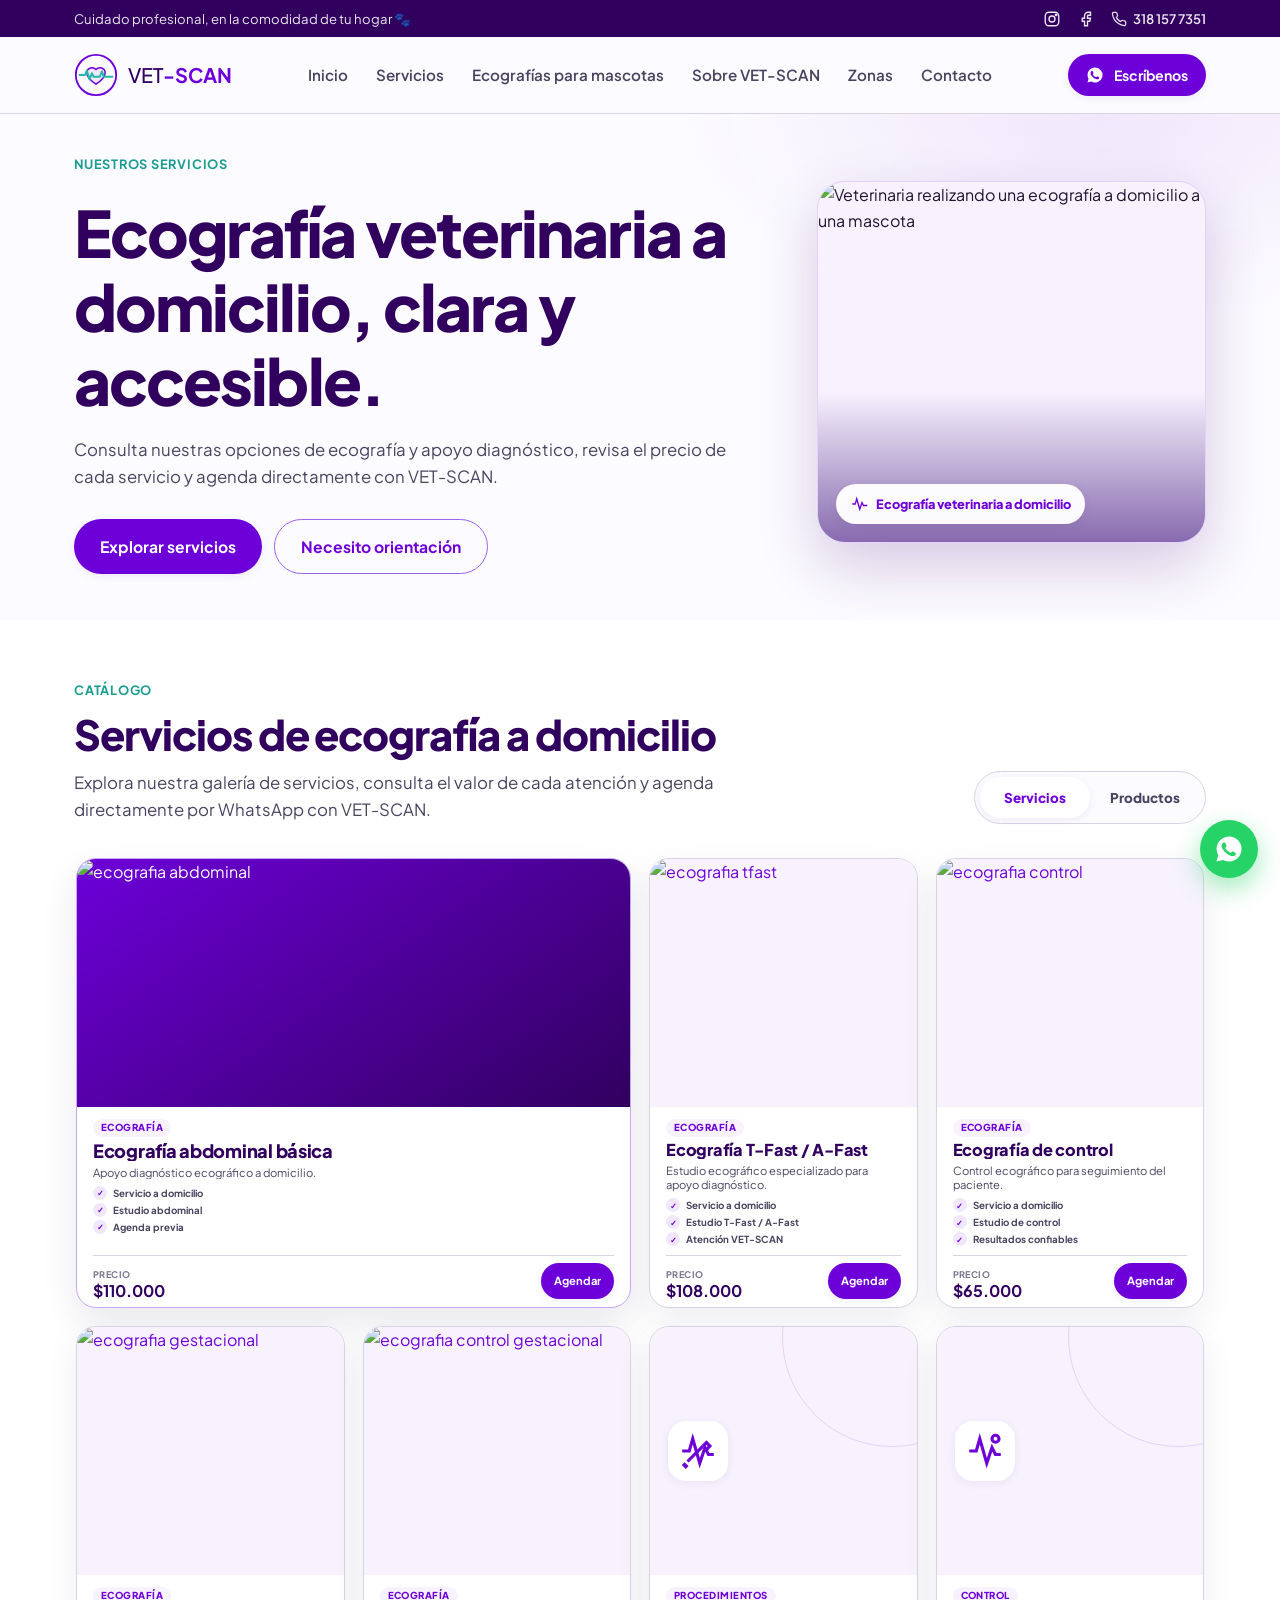
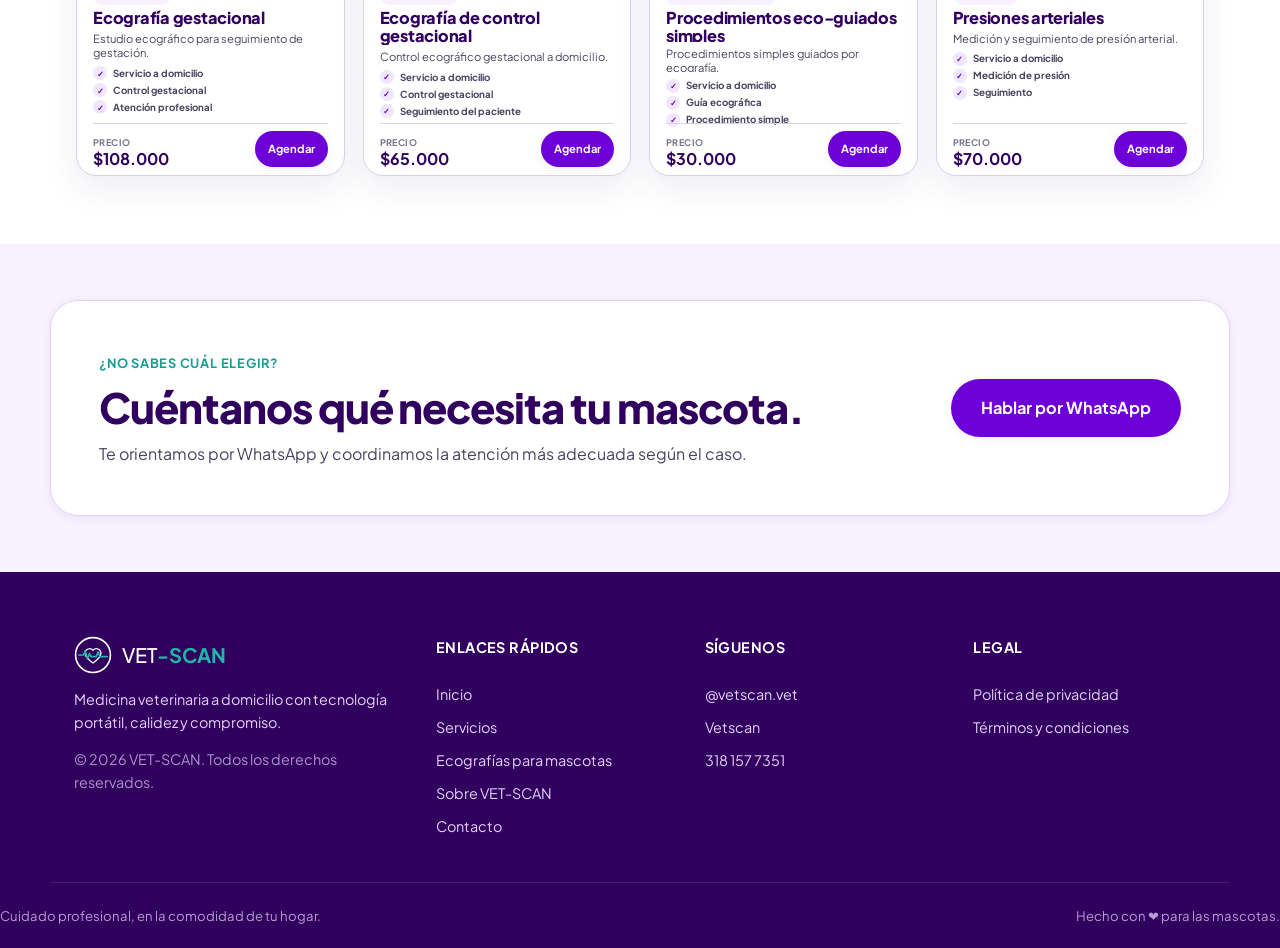
==== servicios.html @ c5f4c7d5 "Add files via upload" ====
<!DOCTYPE html>
<html lang="es">
<head>
<meta charset="UTF-8">
<meta name="viewport" content="width=device-width, initial-scale=1.0">
<title>Servicios | VET-SCAN</title>
<meta name="description" content="Conoce los servicios veterinarios a domicilio de VET-SCAN, con diagnóstico, prevención y seguimiento personalizado.">
<link rel="icon" href="data:image/svg+xml,%3Csvg xmlns='http://www.w3.org/2000/svg' viewBox='0 0 48 48'%3E%3Ccircle cx='24' cy='24' r='24' fill='%235B3E8E'/%3E%3Cpath d='M24 34c-6-4.2-10-7.9-10-12.3A5.7 5.7 0 0 1 24 18a5.7 5.7 0 0 1 10 3.7c0 4.4-4 8.1-10 12.3z' fill='none' stroke='%23fff' stroke-width='2'/%3E%3C/svg%3E">
<link rel="preconnect" href="https://fonts.googleapis.com">
<link rel="preconnect" href="https://fonts.gstatic.com" crossorigin>
<link href="https://fonts.googleapis.com/css2?family=Plus+Jakarta+Sans:wght@400;500;600;700;800&display=swap" rel="stylesheet">
<link href="https://fonts.googleapis.com/css2?family=Nunito+Sans:wght@600;700;800&display=swap" rel="stylesheet">
<link rel="stylesheet" href="styles.css">
</head>
<body class="services-page">

<div class="topbar">
  <div class="container topbar__inner">
    <p class="topbar__text">Cuidado profesional, en la comodidad de tu hogar 🐾</p>
    <div class="topbar__links">
      <a href="https://instagram.com/vetscan.vet" target="_blank" rel="noopener" aria-label="Instagram de VET-SCAN">
        <svg width="18" height="18" viewBox="0 0 24 24" fill="none" stroke="currentColor" stroke-width="1.8"><rect x="3" y="3" width="18" height="18" rx="5"/><circle cx="12" cy="12" r="4"/><circle cx="17.5" cy="6.5" r="1"/></svg>
      </a>
      <a href="https://facebook.com/vetscan" target="_blank" rel="noopener" aria-label="Facebook de VET-SCAN">
        <svg width="18" height="18" viewBox="0 0 24 24" fill="none" stroke="currentColor" stroke-width="1.8"><path d="M18 3h-3a5 5 0 0 0-5 5v3H7v4h3v6h4v-6h3l1-4h-4V8a1 1 0 0 1 1-1h3z"/></svg>
      </a>
      <a href="tel:+573181577351" class="topbar__phone">
        <svg width="16" height="16" viewBox="0 0 24 24" fill="none" stroke="currentColor" stroke-width="1.8"><path d="M22 16.92v3a2 2 0 0 1-2.18 2 19.8 19.8 0 0 1-8.63-3.07 19.5 19.5 0 0 1-6-6 19.8 19.8 0 0 1-3.07-8.67A2 2 0 0 1 4.11 2h3a2 2 0 0 1 2 1.72c.12.9.33 1.78.63 2.62a2 2 0 0 1-.45 2.11L8.09 9.91a16 16 0 0 0 6 6l1.46-1.2a2 2 0 0 1 2.11-.45c.84.3 1.72.51 2.62.63A2 2 0 0 1 22 16.92z"/></svg>
        318 157 7351
      </a>
    </div>
  </div>
</div>

<header class="header" id="header">
  <div class="container header__inner">
    <a href="index.html#inicio" class="logo" aria-label="VET-SCAN, ir a inicio">
      <svg class="logo__mark" width="44" height="44" viewBox="0 0 48 48" fill="none">
        <circle cx="24" cy="24" r="22" stroke="var(--violet-700)" stroke-width="2"/>
        <path d="M24 34c-6-4.2-10-7.9-10-12.3A5.7 5.7 0 0 1 24 18a5.7 5.7 0 0 1 10 3.7c0 4.4-4 8.1-10 12.3z" fill="var(--violet-100)" stroke="var(--violet-700)" stroke-width="1.6"/>
        <path d="M6 24h6l2-5 3 10 2.5-7 2 4h6.5l2.5-6 2 6H42" stroke="var(--teal-500)" stroke-width="2.1" stroke-linecap="round" stroke-linejoin="round" fill="none"/>
      </svg>
      <span class="logo__text">VET<b>-SCAN</b></span>
    </a>

    <nav class="nav" id="nav">
      <a href="index.html#inicio" class="nav__link">Inicio</a>
      <a href="servicios.html" class="nav__link active-link">Servicios</a>
      <a href="index.html#ecografias" class="nav__link">Ecografías para mascotas</a>
      <a href="index.html#nosotros" class="nav__link">Sobre VET-SCAN</a>
      <a href="index.html#zonas" class="nav__link">Zonas</a>
      <a href="index.html#contacto" class="nav__link">Contacto</a>
    </nav>

    <a href="https://wa.me/573181577351?text=Hola%20VET-SCAN%2C%20quiero%20agendar%20una%20cita%20para%20mi%20mascota"
       class="btn btn--primary btn--sm header__cta" target="_blank" rel="noopener">
      <svg width="18" height="18" viewBox="0 0 24 24" fill="currentColor"><path d="M12 2a10 10 0 0 0-8.6 15L2 22l5.1-1.3A10 10 0 1 0 12 2zm5.7 14.2c-.2.7-1.4 1.3-2 1.4-.5.1-1.1.1-1.8-.1-.4-.1-1-.3-1.6-.6-2.9-1.3-4.8-4.2-5-4.4-.1-.2-1.2-1.6-1.2-3s.7-2.1 1-2.4c.3-.3.6-.4.8-.4h.6c.2 0 .4 0 .6.5.2.5.8.7.8 2 .1.2.1.3 0 .5-.1.2-.1.3-.3.5l-.4.5c-.1.2-.3.3-.1.6.2.3.8 1.3 1.7 2.1 1.2 1 2.1 1.4 2.4 1.5.3.1.5.1.6-.1l.7-.8c.2-.3.4-.2.6-.1l1.8.9c.2.1.4.2.4.3.1.2.1.7-.1 1.3z"/></svg>
      Escríbenos
    </a>

    <button class="nav__toggle" id="navToggle" aria-label="Abrir menú" aria-expanded="false" aria-controls="nav">
      <span></span><span></span><span></span>
    </button>
  </div>
</header>

<main id="main-content">
  <section class="services-page__hero">
    <div class="container services-page__hero-inner">
      <div class="services-page__intro" data-reveal>
        <p class="eyebrow">Nuestros servicios</p>
        <h1>Ecografía veterinaria a domicilio, clara y accesible.</h1>
        <p class="section__lead">Consulta nuestras opciones de ecografía y apoyo diagnóstico, revisa el precio de cada servicio y agenda directamente con VET-SCAN.</p>
        <div class="services-page__hero-actions">
          <a class="btn btn--primary" href="#catalogo">Explorar servicios</a>
          <a class="btn btn--ghost" href="index.html#contacto">Necesito orientación</a>
        </div>
      </div>

      <div class="services-page__hero-media" data-reveal aria-label="Ecografía veterinaria a domicilio">
        <img src="assets/vetscan-generated-hero.jpg" alt="Veterinaria realizando una ecografía a domicilio a una mascota">
        <div class="services-page__hero-media-overlay"></div>
        <div class="services-page__hero-media-badge">
          <svg width="18" height="18" viewBox="0 0 24 24" fill="none" stroke="currentColor" stroke-width="1.8"><path d="M3 12h4l2-7 4 14 3-9 2 4h5"/></svg>
          Ecografía veterinaria a domicilio
        </div>
      </div>
    </div>
  </section>

  <section class="section services-catalog" id="catalogo">
    <div class="container">
      <div class="services-catalog__head" data-reveal>
        <div>
          <p class="eyebrow">Catálogo</p>
          <h2>Servicios de ecografía a domicilio</h2>
          <p class="section__lead">Explora nuestra galería de servicios, consulta el valor de cada atención y agenda directamente por WhatsApp con VET-SCAN.</p>
        </div>
        <div class="catalog-tabs" role="tablist" aria-label="Tipo de catálogo">
          <button class="catalog-tab is-active" type="button" role="tab" aria-selected="true" aria-controls="servicesPanel" data-catalog-tab="services">Servicios</button>
          <button class="catalog-tab" type="button" role="tab" aria-selected="false" aria-controls="productsPanel" data-catalog-tab="products">Productos</button>
        </div>
      </div>

      <div class="catalog-panel is-active" id="servicesPanel" role="tabpanel" data-catalog-panel="services">
        <div class="services-gallery" data-services-gallery>
          <div class="services-gallery__track" data-gallery-track>

          <article class="catalog-card catalog-card--featured" data-service-id="ecografia-abdominal" data-gallery-card data-reveal>
            <div class="catalog-card__visual catalog-card__visual--photo"><img class="catalog-card__image" src="assets/services/ecografia-abdominal.jpg" alt="ecografia abdominal" loading="lazy"></div>
            <div class="catalog-card__body">
              <span class="catalog-card__tag">Ecografía</span>
              <h3>Ecografía abdominal básica</h3>
              <p>Apoyo diagnóstico ecográfico a domicilio.</p>
              <ul class="catalog-card__features"><li>Servicio a domicilio</li><li>Estudio abdominal</li><li>Agenda previa</li></ul>
              <div class="catalog-card__bottom"><div><span class="catalog-card__price-label">Precio</span><strong>$110.000</strong></div><a class="btn btn--primary btn--sm catalog-card__action" href="https://wa.me/573181577351?text=Hola%20VET-SCAN%2C%20quiero%20agendar%20Ecograf%C3%ADa%20abdominal%20b%C3%A1sica" target="_blank" rel="noopener">Agendar</a></div>
            </div>
          </article>

          <article class="catalog-card" data-service-id="ecografia-tfast" data-gallery-card data-reveal>
            <div class="catalog-card__visual catalog-card__visual--photo"><img class="catalog-card__image" src="assets/services/ecografia-tfast.jpg" alt="ecografia tfast" loading="lazy"></div>
            <div class="catalog-card__body">
              <span class="catalog-card__tag">Ecografía</span>
              <h3>Ecografía T-Fast / A-Fast</h3>
              <p>Estudio ecográfico especializado para apoyo diagnóstico.</p>
              <ul class="catalog-card__features"><li>Servicio a domicilio</li><li>Estudio T-Fast / A-Fast</li><li>Atención VET-SCAN</li></ul>
              <div class="catalog-card__bottom"><div><span class="catalog-card__price-label">Precio</span><strong>$108.000</strong></div><a class="btn btn--primary btn--sm catalog-card__action" href="https://wa.me/573181577351?text=Hola%20VET-SCAN%2C%20quiero%20agendar%20Ecograf%C3%ADa%20T-Fast%20/%20A-Fast" target="_blank" rel="noopener">Agendar</a></div>
            </div>
          </article>

          <article class="catalog-card" data-service-id="ecografia-control" data-gallery-card data-reveal>
            <div class="catalog-card__visual catalog-card__visual--photo"><img class="catalog-card__image" src="assets/services/ecografia-control.jpg" alt="ecografia control" loading="lazy"></div>
            <div class="catalog-card__body">
              <span class="catalog-card__tag">Ecografía</span>
              <h3>Ecografía de control</h3>
              <p>Control ecográfico para seguimiento del paciente.</p>
              <ul class="catalog-card__features"><li>Servicio a domicilio</li><li>Estudio de control</li><li>Resultados confiables</li></ul>
              <div class="catalog-card__bottom"><div><span class="catalog-card__price-label">Precio</span><strong>$65.000</strong></div><a class="btn btn--primary btn--sm catalog-card__action" href="https://wa.me/573181577351?text=Hola%20VET-SCAN%2C%20quiero%20agendar%20Ecograf%C3%ADa%20de%20control" target="_blank" rel="noopener">Agendar</a></div>
            </div>
          </article>

          <article class="catalog-card" data-service-id="ecografia-gestacional" data-gallery-card data-reveal>
            <div class="catalog-card__visual catalog-card__visual--photo"><img class="catalog-card__image" src="assets/services/ecografia-gestacional.jpg" alt="ecografia gestacional" loading="lazy"></div>
            <div class="catalog-card__body">
              <span class="catalog-card__tag">Ecografía</span>
              <h3>Ecografía gestacional</h3>
              <p>Estudio ecográfico para seguimiento de gestación.</p>
              <ul class="catalog-card__features"><li>Servicio a domicilio</li><li>Control gestacional</li><li>Atención profesional</li></ul>
              <div class="catalog-card__bottom"><div><span class="catalog-card__price-label">Precio</span><strong>$108.000</strong></div><a class="btn btn--primary btn--sm catalog-card__action" href="https://wa.me/573181577351?text=Hola%20VET-SCAN%2C%20quiero%20agendar%20Ecograf%C3%ADa%20gestacional" target="_blank" rel="noopener">Agendar</a></div>
            </div>
          </article>

          <article class="catalog-card" data-service-id="ecografia-control-gestacional" data-gallery-card data-reveal>
            <div class="catalog-card__visual catalog-card__visual--photo"><img class="catalog-card__image" src="assets/services/ecografia-control-gestacional.jpg" alt="ecografia control gestacional" loading="lazy"></div>
            <div class="catalog-card__body">
              <span class="catalog-card__tag">Ecografía</span>
              <h3>Ecografía de control gestacional</h3>
              <p>Control ecográfico gestacional a domicilio.</p>
              <ul class="catalog-card__features"><li>Servicio a domicilio</li><li>Control gestacional</li><li>Seguimiento del paciente</li></ul>
              <div class="catalog-card__bottom"><div><span class="catalog-card__price-label">Precio</span><strong>$65.000</strong></div><a class="btn btn--primary btn--sm catalog-card__action" href="https://wa.me/573181577351?text=Hola%20VET-SCAN%2C%20quiero%20agendar%20Ecograf%C3%ADa%20de%20control%20gestacional" target="_blank" rel="noopener">Agendar</a></div>
            </div>
          </article>

          <article class="catalog-card" data-service-id="procedimientos-eco-guiados" data-gallery-card data-reveal>
            <div class="catalog-card__visual catalog-card__visual--soft"><span class="catalog-card__icon"><svg width="42" height="42" viewBox="0 0 24 24" fill="none" stroke="currentColor" stroke-width="1.8"><path d="M6 18l8.8-8.8"/><path d="M5 19l-1 1 1 1 1-1"/><path d="M14.8 9.2l2-2 2 2-2 2"/><path d="M3 12h4l2-7 4 14 3-9 2 4h3"/></svg></span></div>
            <div class="catalog-card__body">
              <span class="catalog-card__tag">Procedimientos</span>
              <h3>Procedimientos eco-guiados simples</h3>
              <p>Procedimientos simples guiados por ecografía.</p>
              <ul class="catalog-card__features"><li>Servicio a domicilio</li><li>Guía ecográfica</li><li>Procedimiento simple</li></ul>
              <div class="catalog-card__bottom"><div><span class="catalog-card__price-label">Precio</span><strong>$30.000</strong></div><a class="btn btn--primary btn--sm catalog-card__action" href="https://wa.me/573181577351?text=Hola%20VET-SCAN%2C%20quiero%20agendar%20Procedimientos%20eco-guiados%20simples" target="_blank" rel="noopener">Agendar</a></div>
            </div>
          </article>

          <article class="catalog-card" data-service-id="presiones" data-gallery-card data-reveal>
            <div class="catalog-card__visual catalog-card__visual--soft"><span class="catalog-card__icon"><svg width="42" height="42" viewBox="0 0 24 24" fill="none" stroke="currentColor" stroke-width="1.8"><path d="M3 12h4l2-7 4 14 3-9 2 4h3"/><circle cx="18" cy="5" r="2"/></svg></span></div>
            <div class="catalog-card__body">
              <span class="catalog-card__tag">Control</span>
              <h3>Presiones arteriales</h3>
              <p>Medición y seguimiento de presión arterial.</p>
              <ul class="catalog-card__features"><li>Servicio a domicilio</li><li>Medición de presión</li><li>Seguimiento</li></ul>
              <div class="catalog-card__bottom"><div><span class="catalog-card__price-label">Precio</span><strong>$70.000</strong></div><a class="btn btn--primary btn--sm catalog-card__action" href="https://wa.me/573181577351?text=Hola%20VET-SCAN%2C%20quiero%20agendar%20Presiones%20arteriales" target="_blank" rel="noopener">Agendar</a></div>
            </div>
          </article>

          </div>
        </div>
      </div>

      <div class="catalog-panel" id="productsPanel" role="tabpanel" data-catalog-panel="products" hidden>
        <div class="products-empty">
          <div class="products-empty__icon">
            <svg width="42" height="42" viewBox="0 0 24 24" fill="none" stroke="currentColor" stroke-width="1.5"><path d="M6 8h12l1 12H5L6 8z"/><path d="M9 8a3 3 0 0 1 6 0"/><path d="M9 13h6"/></svg>
          </div>
          <p class="eyebrow">Productos</p>
          <h3>Catálogo de productos en preparación</h3>
          <p>La información suministrada hasta ahora define los servicios, pero no incluye un inventario, nombres, precios o referencias de productos. Dejamos esta vista lista para incorporarlos sin cambiar el diseño.</p>
          <a class="btn btn--primary" href="https://wa.me/573181577351?text=Hola%20VET-SCAN%2C%20quiero%20consultar%20los%20productos%20disponibles" target="_blank" rel="noopener">Consultar productos</a>
        </div>
      </div>
    </div>
  </section>


  <!-- ======================================================
       VISOR DE SERVICIO · estilo galería / lightbox
  ====================================================== -->
  <div class="service-lightbox" id="serviceLightbox" aria-hidden="true">
    <div class="service-lightbox__backdrop" data-lightbox-close></div>
    <div class="service-lightbox__dialog" role="dialog" aria-modal="true" aria-labelledby="lightboxTitle">
      <button class="service-lightbox__close" type="button" data-lightbox-close aria-label="Cerrar servicio">
        <svg width="22" height="22" viewBox="0 0 24 24" fill="none" stroke="currentColor" stroke-width="2"><path d="M6 6l12 12M18 6L6 18"/></svg>
      </button>

      <button class="service-lightbox__arrow service-lightbox__arrow--prev" type="button" data-lightbox-prev aria-label="Servicio anterior">
        <svg width="24" height="24" viewBox="0 0 24 24" fill="none" stroke="currentColor" stroke-width="2.2"><path d="M15 18l-6-6 6-6"/></svg>
      </button>

      <div class="service-lightbox__grid">
        <div class="service-lightbox__visual" id="lightboxVisual" aria-hidden="true"></div>
        <div class="service-lightbox__content">
          <span class="catalog-card__tag" id="lightboxTag">Diagnóstico</span>
          <span class="service-lightbox__eyebrow">VET-SCAN · Servicio</span>
          <h2 id="lightboxTitle">Servicio</h2>
          <p id="lightboxDescription"></p>
          <ul class="service-lightbox__features" id="lightboxFeatures"></ul>
          <div class="service-lightbox__bottom">
            <div>
              <span class="catalog-card__price-label">Precio</span>
              <strong id="lightboxPrice">Por confirmar</strong>
            </div>
            <a class="btn btn--primary" id="lightboxAction" href="#" target="_blank" rel="noopener">Agendar</a>
          </div>
        </div>
      </div>

      <button class="service-lightbox__arrow service-lightbox__arrow--next" type="button" data-lightbox-next aria-label="Siguiente servicio">
        <svg width="24" height="24" viewBox="0 0 24 24" fill="none" stroke="currentColor" stroke-width="2.2"><path d="M9 18l6-6-6-6"/></svg>
      </button>

      <div class="service-lightbox__counter" aria-live="polite">
        <span id="lightboxIndex">1</span>
        <span>/</span>
        <span id="lightboxTotal">7</span>
      </div>
    </div>
  </div>

  <section class="section services-page__cta-section">
    <div class="container services-page__cta">
      <div data-reveal>
        <p class="eyebrow">¿No sabes cuál elegir?</p>
        <h2>Cuéntanos qué necesita tu mascota.</h2>
        <p>Te orientamos por WhatsApp y coordinamos la atención más adecuada según el caso.</p>
      </div>
      <a class="btn btn--primary btn--lg" href="https://wa.me/573181577351?text=Hola%20VET-SCAN%2C%20necesito%20orientaci%C3%B3n%20sobre%20qu%C3%A9%20servicio%20elegir" target="_blank" rel="noopener">Hablar por WhatsApp</a>
    </div>
  </section>
</main>

<footer class="footer">
  <div class="container footer__grid">
    <div class="footer__brand">
      <a href="index.html#inicio" class="logo logo--light">
        <svg class="logo__mark" width="38" height="38" viewBox="0 0 48 48" fill="none">
          <circle cx="24" cy="24" r="22" stroke="#fff" stroke-width="2"/>
          <path d="M24 34c-6-4.2-10-7.9-10-12.3A5.7 5.7 0 0 1 24 18a5.7 5.7 0 0 1 10 3.7c0 4.4-4 8.1-10 12.3z" fill="none" stroke="#fff" stroke-width="1.6"/>
          <path d="M6 24h6l2-5 3 10 2.5-7 2 4h6.5l2.5-6 2 6H42" stroke="var(--teal-500)" stroke-width="2.1" stroke-linecap="round" stroke-linejoin="round" fill="none"/>
        </svg>
        <span class="logo__text">VET<b>-SCAN</b></span>
      </a>
      <p>Medicina veterinaria a domicilio con tecnología portátil, calidez y compromiso.</p>
      <p class="footer__copy">© <span id="year"></span> VET-SCAN. Todos los derechos reservados.</p>
    </div>

    <div class="footer__col">
      <h5>Enlaces rápidos</h5>
      <a href="index.html#inicio">Inicio</a>
      <a href="servicios.html">Servicios</a>
      <a href="index.html#ecografias">Ecografías para mascotas</a>
      <a href="index.html#nosotros">Sobre VET-SCAN</a>
      <a href="index.html#contacto">Contacto</a>
    </div>

    <div class="footer__col">
      <h5>Síguenos</h5>
      <a href="https://instagram.com/vetscan.vet" target="_blank" rel="noopener">@vetscan.vet</a>
      <a href="https://facebook.com/vetscan" target="_blank" rel="noopener">Vetscan</a>
      <a href="https://wa.me/573181577351" target="_blank" rel="noopener">318 157 7351</a>
    </div>

    <div class="footer__col">
      <h5>Legal</h5>
      <a href="#">Política de privacidad</a>
      <a href="#">Términos y condiciones</a>
    </div>
  </div>
  <div class="footer__bottom">
    <p>Cuidado profesional, en la comodidad de tu hogar.</p>
    <p>Hecho con ❤ para las mascotas.</p>
  </div>
</footer>

<a href="https://wa.me/573181577351?text=Hola%20VET-SCAN%2C%20quiero%20m%C3%A1s%20informaci%C3%B3n" class="whatsapp-float" target="_blank" rel="noopener" aria-label="Escribir por WhatsApp">
  <svg width="30" height="30" viewBox="0 0 24 24" fill="currentColor"><path d="M12 2a10 10 0 0 0-8.6 15L2 22l5.1-1.3A10 10 0 1 0 12 2zm5.7 14.2c-.2.7-1.4 1.3-2 1.4-.5.1-1.1.1-1.8-.1-.4-.1-1-.3-1.6-.6-2.9-1.3-4.8-4.2-5-4.4-.1-.2-1.2-1.6-1.2-3s.7-2.1 1-2.4c.3-.3.6-.4.8-.4h.6c.2 0 .4 0 .6.5.2.5.8 1.9.8 2 .1.2.1.3 0 .5-.1.2-.1.3-.3.5l-.4.5c-.1.2-.3.2-.1.6.2.3.8 1.3 1.7 2.1 1.2 1 2.1 1.4 2.4 1.5.3.1.5 0 .6-.1l.7-.8c.2-.3.4-.2.6-.1l1.8.9c.2.1.4.2.4.3.1.2.1.7-.1 1.3z"/></svg>
</a>

<button class="back-to-top" id="backToTop" aria-label="Volver arriba">
  <svg width="20" height="20" viewBox="0 0 24 24" fill="none" stroke="currentColor" stroke-width="2"><path d="M12 19V5M5 12l7-7 7 7"/></svg>
</button>

<script src="main.js"></script>
</body>
</html>
---- styles.css ----
/* ==========================================================================
   VET-SCAN · Hoja de estilos principal
   Sistema de diseño:
   - Color: violeta (marca/confianza) + blanco + acento turquesa (tecnología/salud)
   - Tipografía: Fraunces (display, cálida) + Plus Jakarta Sans (texto, clara)
   - El elemento "firma" del sitio es el haz de escaneo animado del hero
     y del panel de la sección de ecografía, que representa literalmente
     el servicio diferencial del negocio.
   ========================================================================== */

/* ---------- 1. Tokens (variables de diseño) ---------- */
:root{
  /* Paleta violeta */
  --violet-900:#32105F;
  --violet-700:#6A2FD0;
  --violet-500:#8750DA;
  --violet-400:#A979E5;
  --violet-300:#CEB5F0;
  --violet-200:#E1D5F6;
  --violet-100:#F1E9FC;
  --violet-50:#F8F4FF;

  /* Neutros */
  --white:#FFFFFF;
  --ink-900:#221A34;
  --ink-700:#4A4360;
  --gray-500:#77708A;
  --gray-300:#D8D3E4;
  --bg:#FCFBFF;

  /* Acento (tecnología / escaneo) */
  --teal-500:#22B6A8;
  --teal-600:#1B9C90;

  /* Tipografía */
  --font-display:'Plus Jakarta Sans', -apple-system, BlinkMacSystemFont, 'Segoe UI', sans-serif;
  --font-body:'Plus Jakarta Sans', -apple-system, BlinkMacSystemFont, 'Segoe UI', sans-serif;

  /* Layout */
  --container-w:1180px;
  --radius-sm:10px;
  --radius-md:16px;
  --radius-lg:26px;
  --shadow-sm:0 2px 10px rgba(43,30,77,0.06);
  --shadow-md:0 12px 32px rgba(43,30,77,0.12);
  --shadow-lg:0 24px 60px rgba(43,30,77,0.18);

  --header-h:76px;
}

/* ---------- 2. Reset básico ---------- */
*,*::before,*::after{box-sizing:border-box;margin:0;padding:0;}
html{scroll-behavior:smooth;}
body{
  font-family:var(--font-body);
  color:var(--ink-900);
  background:var(--bg);
  line-height:1.6;
  -webkit-font-smoothing:antialiased;
  overflow-x:hidden;
}
img,svg{display:block;max-width:100%;}
a{color:inherit;text-decoration:none;}
ul{list-style:none;}
button{font:inherit;cursor:pointer;border:none;background:none;color:inherit;}
input,select,textarea{font:inherit;color:inherit;}

/* Accesibilidad: foco visible siempre */
a:focus-visible,
button:focus-visible,
input:focus-visible,
select:focus-visible,
textarea:focus-visible{
  outline:3px solid var(--teal-500);
  outline-offset:2px;
  border-radius:4px;
}

/* Respeta preferencia de movimiento reducido */
@media (prefers-reduced-motion: reduce){
  *{animation-duration:0.001ms !important;animation-iteration-count:1 !important;transition-duration:0.001ms !important;scroll-behavior:auto !important;}
}

.container{
  width:100%;
  max-width:var(--container-w);
  margin-inline:auto;
  padding-inline:24px;
}

/* ---------- 3. Tipografía ---------- */
h1,h2,h3,h4{
  font-family:var(--font-display);
  font-weight:600;
  color:var(--violet-900);
  line-height:1.15;
  letter-spacing:-0.01em;
}
h2{font-size:clamp(1.9rem,3.4vw,2.6rem);}
h3{font-size:1.25rem;}
h4{font-size:1.05rem;}

.eyebrow{
  display:inline-block;
  font-size:0.8rem;
  font-weight:700;
  letter-spacing:0.06em;
  text-transform:uppercase;
  color:var(--teal-600);
  margin-bottom:10px;
}

.section__lead{
  color:var(--ink-700);
  font-size:1.05rem;
  max-width:56ch;
}

/* ---------- 4. Botones ---------- */
.btn{
  display:inline-flex;
  align-items:center;
  justify-content:center;
  gap:10px;
  padding:14px 26px;
  border-radius:999px;
  font-weight:700;
  font-size:0.98rem;
  transition:transform .18s ease, box-shadow .18s ease, background .18s ease;
  white-space:nowrap;
}
.btn--primary{
  background:var(--violet-700);
  color:#fff;
  box-shadow:var(--shadow-sm);
}
.btn--primary:hover{background:var(--violet-900);transform:translateY(-2px);box-shadow:var(--shadow-md);}
.btn--ghost{
  background:transparent;
  color:var(--violet-700);
  border:1.6px solid var(--violet-400);
}
.btn--ghost:hover{background:var(--violet-100);transform:translateY(-2px);}
.btn--lg{padding:16px 30px;font-size:1.02rem;}
.btn--sm{padding:10px 18px;font-size:0.88rem;}
.btn--block{width:100%;}

/* ---------- 5. Barra superior ---------- */
.topbar{
  background:var(--violet-900);
  color:#fff;
  font-size:0.82rem;
}
.topbar__inner{
  display:flex;
  align-items:center;
  justify-content:space-between;
  padding-block:8px;
  gap:16px;
}
.topbar__text{opacity:.9;}
.topbar__links{display:flex;align-items:center;gap:16px;}
.topbar__links a{opacity:.9;transition:opacity .15s;}
.topbar__links a:hover{opacity:1;color:var(--teal-500);}
.topbar__phone{display:flex;align-items:center;gap:6px;font-weight:600;}

/* ---------- 6. Encabezado ---------- */
.header{
  position:sticky;
  top:0;
  z-index:100;
  background:rgba(252,251,255,0.9);
  backdrop-filter:blur(10px);
  border-bottom:1px solid var(--gray-300);
}
.header__inner{
  display:flex;
  align-items:center;
  gap:24px;
  height:var(--header-h);
}
.logo{display:flex;align-items:center;gap:10px;flex-shrink:0;}
.logo__text{
  font-family:var(--font-display);
  font-size:1.25rem;
  color:var(--violet-900);
  font-weight:500;
}
.logo__text b{font-weight:700;color:var(--violet-700);}
.logo--light .logo__text{color:#fff;}
.logo--light .logo__text b{color:var(--teal-500);}

.nav{
  display:flex;
  align-items:center;
  gap:28px;
  margin-inline:auto;
}
.nav__link{
  font-size:0.95rem;
  font-weight:600;
  color:var(--ink-700);
  position:relative;
  padding-block:6px;
  transition:color .15s;
}
.nav__link:hover,
.nav__link.active-link{color:var(--violet-700);}
.nav__link.active-link::after{
  content:'';
  position:absolute;
  left:0;right:0;bottom:-2px;
  height:2px;
  background:var(--teal-500);
  border-radius:2px;
}

.header__cta{flex-shrink:0;}

.nav__toggle{
  display:none;
  flex-direction:column;
  justify-content:center;
  gap:5px;
  width:38px;height:38px;
  flex-shrink:0;
}
.nav__toggle span{
  display:block;height:2px;width:100%;
  background:var(--violet-900);
  border-radius:2px;
  transition:transform .25s ease, opacity .25s ease;
}
.nav__toggle[aria-expanded="true"] span:nth-child(1){transform:translateY(7px) rotate(45deg);}
.nav__toggle[aria-expanded="true"] span:nth-child(2){opacity:0;}
.nav__toggle[aria-expanded="true"] span:nth-child(3){transform:translateY(-7px) rotate(-45deg);}

/* ---------- 7. Hero ---------- */
.hero{
  padding-block:64px 90px;
  background:
    radial-gradient(560px 380px at 88% 8%, var(--violet-100), transparent 60%),
    var(--bg);
  position:relative;
  overflow:hidden;
}
.hero__inner{
  display:grid;
  grid-template-columns:1.05fr 0.95fr;
  gap:56px;
  align-items:center;
}
.hero__title{
  font-size:clamp(2.2rem,4.4vw,3.4rem);
  margin-block:14px 20px;
}
.hero__title span{color:var(--violet-700);}
.hero__lead{
  color:var(--ink-700);
  font-size:1.08rem;
  max-width:52ch;
  margin-bottom:30px;
}
.hero__actions{display:flex;flex-wrap:wrap;align-items:stretch;gap:14px;margin-bottom:34px;}
.hero__actions .btn{min-height:54px;}

.hero__badges{
  display:flex;flex-wrap:wrap;gap:22px;
  color:var(--ink-700);
  font-size:0.92rem;
  font-weight:600;
}
.hero__badges li{display:flex;align-items:center;gap:8px;}
.hero__badges svg{color:var(--violet-500);flex-shrink:0;}

/* --- Visual del hero: tarjeta de escaneo (elemento firma) --- */
.hero__visual{position:relative;display:flex;justify-content:center;}
.scan-card{
  background:#fff;
  border-radius:var(--radius-lg);
  box-shadow:var(--shadow-lg);
  padding:20px;
  width:100%;
  max-width:400px;
  border:1px solid var(--violet-100);
}
.scan-card__frame{
  position:relative;
  background:var(--violet-50);
  border-radius:var(--radius-md);
  overflow:hidden;
  aspect-ratio:340/260;
}
.scan-card__pet{width:100%;height:100%;}
.scan-card__frame--photo{background:#eeeaf8;}
.scan-card__photo{width:100%;height:100%;object-fit:cover;object-position:center center;}
.scan-beam--photo{height:28%;background:linear-gradient(180deg, rgba(34,182,168,0) 0%, rgba(34,182,168,0.10) 45%, rgba(34,182,168,0.34) 100%);border-bottom:2px solid rgba(34,182,168,0.9);}

/* Haz de escaneo: barra turquesa que recorre la tarjeta verticalmente */
.scan-beam{
  position:absolute;
  left:0;right:0;top:0;
  height:34%;
  background:linear-gradient(180deg, rgba(34,182,168,0) 0%, rgba(34,182,168,0.22) 45%, rgba(34,182,168,0.55) 100%);
  border-bottom:2px solid var(--teal-500);
  animation:scanSweep 3.2s ease-in-out infinite;
}
@keyframes scanSweep{
  0%{transform:translateY(-10%);}
  50%{transform:translateY(190%);}
  100%{transform:translateY(-10%);}
}

.scan-card__readout{
  display:flex;
  align-items:center;
  gap:10px;
  margin-top:16px;
  font-size:0.85rem;
  font-weight:700;
  color:var(--violet-900);
}
.scan-card__wave{margin-left:auto;}
.dot{width:9px;height:9px;border-radius:50%;background:var(--gray-300);flex-shrink:0;}
.dot--live{background:var(--teal-500);box-shadow:0 0 0 4px rgba(34,182,168,0.2);animation:pulse 1.6s ease-in-out infinite;}
@keyframes pulse{
  0%,100%{box-shadow:0 0 0 4px rgba(34,182,168,0.2);}
  50%{box-shadow:0 0 0 8px rgba(34,182,168,0.08);}
}

.floating-chip{
  position:absolute;
  display:flex;
  align-items:center;
  gap:8px;
  background:#fff;
  padding:10px 16px;
  border-radius:999px;
  font-size:0.82rem;
  font-weight:700;
  color:var(--ink-900);
  box-shadow:var(--shadow-md);
}
.floating-chip--top{top:6%;left:-6%;}
.floating-chip--bottom{bottom:8%;right:-8%;}

/* ---------- 8. Secciones genéricas ---------- */
.section{padding-block:88px;}
.section--muted{background:var(--violet-50);}
.section__head{max-width:680px;margin-bottom:48px;}
.section__head h2{margin-bottom:14px;}

/* ---------- 9. Grid de servicios ---------- */
.services-grid{
  display:grid;
  grid-template-columns:repeat(auto-fit,minmax(240px,1fr));
  gap:22px;
}
.service-card{
  background:#fff;
  border:1px solid var(--gray-300);
  border-radius:var(--radius-md);
  padding:28px 24px;
  transition:transform .2s ease, box-shadow .2s ease, border-color .2s ease;
}
.service-card:hover{
  transform:translateY(-4px);
  box-shadow:var(--shadow-md);
  border-color:var(--violet-300);
}
.service-card--highlight{
  background:linear-gradient(160deg, var(--violet-700), var(--violet-900));
  border-color:transparent;
  color:#fff;
}
.service-card--highlight h3,
.service-card--highlight p{color:#fff;}
.service-card--highlight .service-card__icon{background:rgba(255,255,255,0.14);color:#fff;}
.service-card__icon{
  width:52px;height:52px;
  border-radius:14px;
  background:var(--violet-100);
  color:var(--violet-700);
  display:flex;align-items:center;justify-content:center;
  margin-bottom:16px;
}
.service-card h3{margin-bottom:8px;font-size:1.12rem;}
.service-card p{color:var(--ink-700);font-size:0.94rem;}
.service-card--highlight p{opacity:.9;}
.service-card__link{
  display:inline-block;
  margin-top:14px;
  font-weight:700;
  font-size:0.9rem;
  color:var(--teal-500);
}

/* ---------- 10. Sección de ecografía destacada ---------- */
.section--scan{
  background:var(--violet-900);
  color:#fff;
  position:relative;
  overflow:hidden;
}
.section--scan::before{
  content:'';
  position:absolute;
  inset:0;
  background:radial-gradient(700px 400px at 10% 90%, rgba(34,182,168,0.14), transparent 60%);
  pointer-events:none;
}
.scan-section__grid{
  display:grid;
  grid-template-columns:1fr 1fr;
  gap:60px;
  align-items:center;
  position:relative;
}
.section--scan h2{color:#fff;}
.section--scan .eyebrow{color:var(--teal-500);}
.section--scan .section__lead{color:var(--violet-200);}

.check-list{margin-block:26px;display:flex;flex-direction:column;gap:12px;}
.check-list li{display:flex;align-items:flex-start;gap:10px;font-size:0.98rem;color:var(--violet-100);}
.check-icon{
  flex-shrink:0;
  width:22px;height:22px;
  border-radius:50%;
  background:var(--teal-500);
  color:var(--violet-900);
  font-size:0.75rem;
  font-weight:900;
  display:flex;align-items:center;justify-content:center;
}

.scan-panel{
  background:#181129;
  border-radius:var(--radius-lg);
  padding:18px;
  border:1px solid rgba(255,255,255,0.08);
  box-shadow:var(--shadow-lg);
}
.scan-panel__header{
  display:flex;align-items:center;gap:8px;
  font-size:0.82rem;font-weight:700;
  color:var(--violet-200);
  margin-bottom:14px;
}
.scan-panel__body{border-radius:var(--radius-md);overflow:hidden;}
.scan-panel__img{width:100%;height:auto;}
.scan-panel__scanline{animation:scanline 2.6s linear infinite;}
@keyframes scanline{
  0%{transform:translateY(-70px);opacity:0;}
  15%{opacity:.9;}
  85%{opacity:.9;}
  100%{transform:translateY(70px);opacity:0;}
}
.scan-panel__footer{
  display:flex;justify-content:space-between;
  margin-top:14px;
  font-size:0.82rem;
  color:var(--violet-200);
}
.scan-panel__footer strong{color:#fff;}

/* ---------- 11. Sobre nosotros ---------- */
.about__grid{
  display:grid;
  grid-template-columns:1.2fr 0.8fr;
  gap:60px;
  align-items:start;
}
.reasons{margin-top:28px;display:flex;flex-direction:column;gap:17px;}
.reason{display:flex;gap:16px;}
.reason__num{
  font-family:var(--font-display);
  font-size:1.4rem;
  color:var(--violet-300);
  font-weight:700;
  flex-shrink:0;
  width:40px;
}
.reason h4{margin-bottom:4px;}
.reason p{color:var(--ink-700);font-size:0.94rem;}

.about__stats{
  display:grid;
  grid-template-columns:1fr 1fr;
  gap:18px;
  margin-top:148px;
  align-self:start;
}
.stat-card{
  background:var(--violet-50);
  border:1px solid var(--violet-200);
  border-radius:var(--radius-md);
  padding:26px 20px;
  text-align:center;
}
.stat-card__num{
  display:block;
  font-family:var(--font-body);
  font-size:2.15rem;
  color:var(--violet-700);
  font-weight:800;
  letter-spacing:-.03em;
  font-variant-numeric:tabular-nums;
}
.stat-card__label{font-size:0.86rem;color:var(--ink-700);font-weight:600;}

/* ---------- 12. Zonas de cobertura ---------- */
.zones__grid{
  display:grid;
  grid-template-columns:1fr 0.85fr;
  gap:56px;
  align-items:center;
}
.zones-list{
  display:grid;
  grid-template-columns:repeat(2,1fr);
  gap:12px 18px;
  margin-block:26px;
}
.zones-list li{
  padding:12px 16px;
  background:#fff;
  border:1px solid var(--gray-300);
  border-radius:10px;
  font-weight:600;
  font-size:0.92rem;
}
.zones__map{display:flex;justify-content:center;}
.zones__map-svg{width:100%;max-width:320px;}
.pin{animation:bob 2.4s ease-in-out infinite;transform-origin:160px 194px;}
@keyframes bob{
  0%,100%{transform:translateY(0);}
  50%{transform:translateY(-6px);}
}

/* ---------- 13. Booking / formulario ---------- */
.booking{
  background:linear-gradient(150deg, var(--violet-700), var(--violet-900));
  color:#fff;
}
.booking__grid{
  display:grid;
  grid-template-columns:0.9fr 1.1fr;
  gap:56px;
  align-items:center;
}
.booking__copy h2{color:#fff;margin-bottom:14px;}
.booking__copy p{color:var(--violet-200);max-width:44ch;}
.booking__phone{
  display:inline-flex;align-items:center;gap:12px;
  font-size:1.6rem;font-weight:800;
  color:#fff;
  margin-block:22px 10px;
}
.booking__phone svg{color:var(--teal-500);}
.booking__note{font-size:0.9rem;color:var(--violet-200);}

.booking-form{
  background:#fff;
  border-radius:var(--radius-lg);
  padding:32px;
  color:var(--ink-900);
  box-shadow:var(--shadow-lg);
}
.booking-form h3{margin-bottom:18px;}
.booking-form__row{
  display:grid;
  grid-template-columns:1fr 1fr;
  gap:16px;
}
.field{margin-bottom:16px;}
.field label{
  display:block;
  font-size:0.85rem;
  font-weight:700;
  margin-bottom:6px;
  color:var(--ink-700);
}
.field input,
.field select,
.field textarea{
  width:100%;
  padding:12px 14px;
  border:1.5px solid var(--gray-300);
  border-radius:10px;
  background:var(--bg);
  transition:border-color .15s;
}
.field input:focus,
.field select:focus,
.field textarea:focus{
  border-color:var(--violet-500);
  outline:none;
}
.field textarea{resize:vertical;min-height:80px;}
.booking-form__privacy{
  text-align:center;
  font-size:0.8rem;
  color:var(--gray-500);
  margin-top:12px;
}

/* ---------- 14. Footer ---------- */
.footer{background:var(--violet-900);color:var(--violet-200);padding-top:64px;}
.footer__grid{
  display:grid;
  grid-template-columns:1.4fr 1fr 1fr 1fr;
  gap:36px;
  padding-bottom:44px;
  border-bottom:1px solid rgba(255,255,255,0.1);
}
.footer__brand p{font-size:0.9rem;margin-top:14px;max-width:32ch;}
.footer__copy{margin-top:18px;font-size:0.8rem;opacity:.7;}
.footer__col h5{color:#fff;font-size:0.9rem;margin-bottom:14px;letter-spacing:.03em;text-transform:uppercase;}
.footer__col{display:flex;flex-direction:column;gap:10px;font-size:0.9rem;}
.footer__col a:hover{color:var(--teal-500);}
.footer__bottom{
  display:flex;
  justify-content:space-between;
  flex-wrap:wrap;
  gap:8px;
  padding-block:22px;
  font-size:0.82rem;
  opacity:.75;
}

/* ---------- 15. Flotantes ---------- */
.whatsapp-float{
  position:fixed;
  right:22px;bottom:22px;
  width:58px;height:58px;
  border-radius:50%;
  background:#25D366;
  color:#fff;
  display:flex;align-items:center;justify-content:center;
  box-shadow:0 10px 26px rgba(37,211,102,0.45);
  z-index:90;
  transition:transform .2s ease;
}
.whatsapp-float:hover{transform:scale(1.08);}

.back-to-top{
  position:fixed;
  right:22px;bottom:92px;
  width:44px;height:44px;
  border-radius:50%;
  background:#fff;
  color:var(--violet-700);
  display:flex;align-items:center;justify-content:center;
  box-shadow:var(--shadow-md);
  z-index:90;
  opacity:0;
  pointer-events:none;
  transform:translateY(10px);
  transition:opacity .25s ease, transform .25s ease;
}
.back-to-top.is-visible{opacity:1;pointer-events:auto;transform:translateY(0);}

/* ---------- 16. Animaciones de entrada (scroll reveal) ---------- */
[data-reveal]{
  opacity:0;
  transform:translateY(24px);
  transition:opacity .7s ease, transform .7s ease;
}
[data-reveal].is-visible{
  opacity:1;
  transform:translateY(0);
}

/* ==========================================================================
   17. RESPONSIVE
   ========================================================================== */

/* Tablets */
@media (max-width:1024px){
  .about__stats{margin-top:10px;}
  .hero__inner,
  .scan-section__grid,
  .about__grid,
  .zones__grid,
  .booking__grid{
    grid-template-columns:1fr;
  }
  .hero__visual{order:-1;max-width:440px;margin-inline:auto;}
  .about__stats{margin-top:10px;}
  .floating-chip--top{left:2%;}
  .floating-chip--bottom{right:2%;}
}

/* Menú móvil + ajustes generales */
@media (max-width:860px){
  .topbar__text{display:none;}

  .nav{
    position:fixed;
    top:var(--header-h);
    left:0;right:0;
    background:#fff;
    flex-direction:column;
    align-items:flex-start;
    gap:0;
    padding:10px 24px 20px;
    box-shadow:var(--shadow-md);
    transform:translateY(-12px);
    opacity:0;
    visibility:hidden;
    transition:opacity .2s ease, transform .2s ease, visibility .2s;
  }
  .nav.is-open{
    transform:translateY(0);
    opacity:1;
    visibility:visible;
  }
  .nav__link{width:100%;padding-block:12px;border-bottom:1px solid var(--gray-300);}

  .nav__toggle{display:flex;}
  .header__cta{display:none;}

  .hero{padding-block:44px 64px;}
  .hero__actions{width:100%;}
  .hero__actions .btn{width:100%;}
  .scan-card__photo{object-position:center center;}
  .section{padding-block:64px;}

  .booking-form__row{grid-template-columns:1fr;}
  .zones-list{grid-template-columns:1fr;}
  .footer__grid{grid-template-columns:1fr 1fr;}
}

/* Móviles */
@media (max-width:560px){
  .container{padding-inline:18px;}
  .hero__actions{flex-direction:column;align-items:stretch;}
  .hero__actions .btn{width:100%;}
  .hero__badges{flex-direction:column;gap:10px;}
  .footer__grid{grid-template-columns:1fr;}
  .booking-form{padding:22px;}
  .floating-chip{font-size:0.72rem;padding:8px 12px;}
  .floating-chip--top{top:-4%;}
  .floating-chip--bottom{bottom:-4%;}
  .whatsapp-float{width:52px;height:52px;right:16px;bottom:16px;}
  .back-to-top{right:16px;bottom:80px;width:40px;height:40px;}
}

/* ========================================================================== 
   18. CARRUSEL DE SERVICIOS — paso 1
   ========================================================================== */
.services-section{
  overflow:hidden;
}

.services-section__head{
  margin-bottom:34px;
}

.services-carousel{
  position:relative;
  width:100%;
}

.services-carousel__viewport{
  position:relative;
  overflow-x:auto;
  overflow-y:hidden;
  scroll-behavior:auto;
  scrollbar-width:none;
  -ms-overflow-style:none;
  cursor:grab;
  overscroll-behavior-x:contain;
  touch-action:pan-x;
  padding:4px 2px 18px;
}

.services-carousel__viewport::-webkit-scrollbar{
  display:none;
}

.services-carousel__viewport.is-dragging{
  cursor:grabbing;
  scroll-behavior:auto;
}

.services-carousel__track{
  display:flex;
  align-items:stretch;
  gap:18px;
  width:max-content;
  padding-right:2px;
}

.services-carousel .service-card{
  display:flex;
  flex:0 0 clamp(245px, 28vw, 315px);
  min-height:292px;
  flex-direction:column;
  align-items:flex-start;
  padding:22px 20px 20px;
  border-radius:20px;
  border:1px solid var(--gray-300);
  box-shadow:none;
  transform:none;
  position:relative;
  overflow:hidden;
}

.services-carousel .service-card::after{
  content:'';
  position:absolute;
  inset:auto 18px 0;
  height:2px;
  background:linear-gradient(90deg, var(--teal-500), transparent);
  opacity:.65;
}

.services-carousel .service-card:hover{
  transform:translateY(-3px);
  box-shadow:var(--shadow-md);
  border-color:var(--violet-300);
}

.services-carousel .service-card:focus-visible{
  outline:3px solid var(--teal-500);
  outline-offset:3px;
}

.services-carousel .service-card__icon{
  width:56px;
  height:56px;
  border-radius:16px;
  margin-bottom:14px;
  background:var(--violet-100);
  color:var(--violet-700);
}

.services-carousel .service-card__tag{
  display:inline-flex;
  align-items:center;
  min-height:24px;
  margin-bottom:8px;
  padding:4px 9px;
  border-radius:999px;
  background:var(--violet-50);
  color:var(--violet-700);
  font-size:.72rem;
  font-weight:800;
  letter-spacing:.04em;
  text-transform:uppercase;
}

.services-carousel .service-card h3{
  margin-bottom:8px;
  font-size:1.13rem;
}

.services-carousel .service-card p{
  color:var(--ink-700);
  font-size:.89rem;
  line-height:1.65;
}

.services-carousel .service-card__price{display:inline-flex;align-items:center;margin-top:12px;color:var(--violet-700);font-size:.98rem;font-weight:800;}

.services-carousel .service-card--highlight .service-card__price{color:#fff;}

.services-carousel .service-card__link{
  margin-top:auto;
  padding-top:16px;
  color:var(--teal-600);
  font-size:.86rem;
  font-weight:800;
}

.services-carousel .service-card__link span{
  display:inline-block;
  margin-left:5px;
  transition:transform .18s ease;
}

.services-carousel .service-card:hover .service-card__link span{
  transform:translateX(4px);
}

.services-carousel .service-card--highlight{
  background:linear-gradient(160deg, var(--violet-700), var(--violet-900));
  border-color:transparent;
}

.services-carousel .service-card--highlight::after{
  background:linear-gradient(90deg, var(--teal-500), rgba(255,255,255,.15), transparent);
}

.services-carousel .service-card--highlight .service-card__icon{
  background:rgba(255,255,255,.14);
  color:#fff;
}

.services-carousel .service-card--highlight .service-card__tag,
.services-carousel .service-card--highlight h3,
.services-carousel .service-card--highlight p{
  color:#fff;
}

.services-carousel .service-card--highlight .service-card__tag{
  background:rgba(255,255,255,.12);
}

.services-carousel .service-card--highlight p{
  opacity:.9;
}

.services-carousel .service-card--highlight .service-card__link{
  color:var(--teal-500);
}

.services-carousel__controls{
  display:flex;
  align-items:center;
  justify-content:space-between;
  gap:16px;
  margin-top:2px;
}

.services-carousel__hint{
  color:var(--gray-500);
  font-size:.78rem;
  font-weight:700;
  text-align:center;
  flex:1;
}

.services-carousel__button{
  width:42px;
  height:42px;
  flex:0 0 42px;
  display:flex;
  align-items:center;
  justify-content:center;
  border:1px solid var(--gray-300);
  border-radius:50%;
  background:#fff;
  color:var(--violet-700);
  box-shadow:var(--shadow-sm);
  transition:transform .18s ease, border-color .18s ease, background .18s ease;
}

.services-carousel__button:hover{
  transform:translateY(-2px);
  border-color:var(--violet-300);
  background:var(--violet-50);
}

@media (max-width:1024px){
  .services-carousel .service-card{
    flex-basis:280px;
  }
}

@media (max-width:860px){
  .services-carousel__viewport{
    padding-bottom:14px;
  }

  .services-carousel .service-card{
    flex-basis:min(78vw, 292px);
    min-height:278px;
  }

  .services-carousel__hint{
    font-size:.72rem;
  }
}

@media (max-width:560px){
  .services-carousel__track{
    gap:14px;
  }

  .services-carousel .service-card{
    flex-basis:82vw;
    min-height:270px;
    padding:20px 18px 18px;
  }

  .services-carousel__controls{
    gap:10px;
  }

  .services-carousel__button{
    width:40px;
    height:40px;
    flex-basis:40px;
  }

  .services-carousel__hint{
    padding-inline:4px;
  }
}


/* ========================================================================
   19. VISTA SERVICIOS — GALERÍA / CATÁLOGO
   ======================================================================== */
.services-page__hero{
  padding-block:36px 46px;
  background:
    radial-gradient(680px 340px at 86% 0%, var(--violet-100), transparent 62%),
    var(--bg);
}

.services-page__hero-inner{
  display:grid;
  grid-template-columns:minmax(0,1.15fr) minmax(300px,.65fr);
  gap:54px;
  align-items:center;
}

.services-page__intro h1{
  max-width:760px;
  font-size:clamp(2.35rem,5vw,4rem);
  margin-block:12px 20px;
}

.services-page__hero-actions{
  display:flex;
  flex-wrap:wrap;
  gap:12px;
  margin-top:28px;
}

.services-page__hero-media{
  position:relative;
  min-height:360px;
  border-radius:28px;
  overflow:hidden;
  border:1px solid var(--violet-200);
  box-shadow:var(--shadow-lg);
  background:var(--violet-50);
}

.services-page__hero-media img{
  display:block;
  width:100%;
  height:100%;
  min-height:360px;
  object-fit:cover;
  object-position:center;
}

.services-page__hero-media-overlay{
  position:absolute;
  inset:auto 0 0;
  height:42%;
  background:linear-gradient(180deg,transparent,rgba(48,0,112,.56));
  pointer-events:none;
}

.services-page__hero-media-badge{
  position:absolute;
  left:18px;
  bottom:18px;
  display:inline-flex;
  align-items:center;
  gap:8px;
  padding:10px 14px;
  border-radius:999px;
  background:rgba(255,255,255,.96);
  color:var(--violet-700);
  font-size:.8rem;
  font-weight:800;
  box-shadow:var(--shadow-sm);
}

.services-page__hero-card{
  background:#fff;
  border:1px solid var(--violet-200);
  border-radius:28px;
  padding:30px;
  box-shadow:var(--shadow-lg);
  position:relative;
  overflow:hidden;
}

.services-page__hero-card::after{
  content:'';
  position:absolute;
  width:180px;
  height:180px;
  border-radius:50%;
  right:-80px;
  bottom:-80px;
  background:var(--violet-50);
}

.services-page__hero-card-icon{
  width:68px;
  height:68px;
  border-radius:20px;
  display:flex;
  align-items:center;
  justify-content:center;
  margin-bottom:22px;
  background:var(--violet-100);
  color:var(--violet-700);
}

.services-page__hero-card-label{
  display:block;
  color:var(--teal-600);
  font-size:.75rem;
  font-weight:800;
  letter-spacing:.07em;
  text-transform:uppercase;
  margin-bottom:7px;
}

.services-page__hero-card strong{
  display:block;
  font-family:var(--font-display);
  font-size:1.75rem;
  line-height:1.18;
  color:var(--violet-900);
  max-width:13ch;
  position:relative;
  z-index:1;
}

.services-page__hero-card p{
  color:var(--ink-700);
  font-size:.95rem;
  margin-top:12px;
  max-width:34ch;
  position:relative;
  z-index:1;
}

.services-catalog{
  background:#fff;
  padding-top:46px;
}

.services-catalog__head{
  display:flex;
  align-items:flex-end;
  justify-content:space-between;
  gap:28px;
  margin-bottom:30px;
}

.services-catalog__head h2{margin-bottom:12px;}

.catalog-tabs{
  display:inline-flex;
  padding:5px;
  border:1px solid var(--gray-300);
  border-radius:999px;
  background:var(--bg);
  flex-shrink:0;
}

.catalog-tab{
  min-width:110px;
  padding:10px 16px;
  border-radius:999px;
  color:var(--ink-700);
  font-size:.84rem;
  font-weight:800;
  transition:background .18s ease,color .18s ease,box-shadow .18s ease;
}

.catalog-tab:hover{color:var(--violet-700);}

.catalog-tab.is-active{
  background:#fff;
  color:var(--violet-700);
  box-shadow:var(--shadow-sm);
}

.catalog-panel[hidden]{display:none;}

.services-gallery{
  display:grid;
  grid-template-columns:48px minmax(0,1fr) 48px;
  gap:16px;
  align-items:center;
}

.services-gallery__viewport{
  overflow-x:auto;
  overflow-y:hidden;
  scrollbar-width:none;
  -ms-overflow-style:none;
  scroll-behavior:smooth;
  overscroll-behavior-x:contain;
  scroll-snap-type:x mandatory;
  cursor:grab;
  touch-action:pan-x;
  border-radius:24px;
}

.services-gallery__viewport::-webkit-scrollbar{display:none;}
.services-gallery__viewport.is-dragging{cursor:grabbing;scroll-behavior:auto;}

.services-gallery__track{
  display:flex;
  gap:22px;
  width:max-content;
  padding:5px 2px 16px;
}

.catalog-card{
  width:min(390px,calc(85vw - 30px));
  min-height:500px;
  flex:0 0 min(390px,calc(85vw - 30px));
  display:flex;
  flex-direction:column;
  overflow:hidden;
  background:#fff;
  border:1px solid var(--gray-300);
  border-radius:24px;
  box-shadow:0 12px 34px rgba(43,30,77,.08);
  scroll-snap-align:start;
  transition:transform .22s ease,box-shadow .22s ease,border-color .22s ease;
}

.catalog-card:hover{
  transform:translateY(-5px);
  border-color:var(--violet-300);
  box-shadow:var(--shadow-md);
}

.catalog-card__visual{
  min-height:190px;
  display:flex;
  align-items:center;
  justify-content:space-between;
  gap:12px;
  padding:26px;
  position:relative;
  background:linear-gradient(145deg,var(--violet-700),var(--violet-900));
  color:#fff;
  overflow:hidden;
}

.catalog-card__visual::before{
  content:'';
  position:absolute;
  width:220px;
  height:220px;
  border-radius:50%;
  right:-85px;
  top:-100px;
  border:1px solid rgba(255,255,255,.14);
}

.catalog-card__visual--soft{
  background:var(--violet-50);
  color:var(--violet-700);
}

.catalog-card__visual--soft::before{border-color:var(--violet-200);}

.catalog-card__icon{
  width:80px;
  height:80px;
  display:flex;
  align-items:center;
  justify-content:center;
  border-radius:22px;
  background:rgba(255,255,255,.14);
  position:relative;
  z-index:1;
}

.catalog-card__visual--soft .catalog-card__icon{background:#fff;box-shadow:var(--shadow-sm);}

.catalog-card__badge{
  align-self:flex-start;
  padding:7px 11px;
  border-radius:999px;
  background:rgba(255,255,255,.12);
  font-size:.68rem;
  font-weight:800;
  letter-spacing:.04em;
  text-transform:uppercase;
  position:relative;
  z-index:1;
}

.catalog-card__body{
  display:flex;
  flex:1;
  flex-direction:column;
  padding:24px 24px 22px;
}

.catalog-card__tag{
  display:inline-flex;
  width:max-content;
  margin-bottom:9px;
  padding:5px 9px;
  border-radius:999px;
  background:var(--violet-50);
  color:var(--violet-700);
  font-size:.7rem;
  font-weight:800;
  text-transform:uppercase;
  letter-spacing:.05em;
}

.catalog-card h3{
  font-size:1.42rem;
  margin-bottom:10px;
}

.catalog-card p{
  color:var(--ink-700);
  font-size:.9rem;
  line-height:1.65;
}

.catalog-card__features{
  display:flex;
  flex-direction:column;
  gap:7px;
  margin-top:18px;
}

.catalog-card__features li{
  display:flex;
  align-items:center;
  gap:8px;
  color:var(--ink-700);
  font-size:.78rem;
  font-weight:700;
}

.catalog-card__features li::before{
  content:'✓';
  width:18px;
  height:18px;
  border-radius:50%;
  display:inline-flex;
  align-items:center;
  justify-content:center;
  flex:0 0 18px;
  background:var(--violet-100);
  color:var(--violet-700);
  font-size:.65rem;
  font-weight:900;
}

.catalog-card__bottom{
  display:flex;
  align-items:flex-end;
  justify-content:space-between;
  gap:16px;
  margin-top:auto;
  padding-top:22px;
  border-top:1px solid var(--gray-300);
}

.catalog-card__price-label{
  display:block;
  margin-bottom:2px;
  color:var(--gray-500);
  font-size:.72rem;
  font-weight:700;
  text-transform:uppercase;
  letter-spacing:.05em;
}

.catalog-card__bottom strong{
  display:block;
  color:var(--violet-900);
  font-family:var(--font-display);
  font-size:1.15rem;
}

.catalog-card__action{flex-shrink:0;}

.catalog-card--featured{
  border-color:var(--violet-300);
}

.services-gallery__arrow{
  width:48px;
  height:48px;
  display:flex;
  align-items:center;
  justify-content:center;
  border:1px solid var(--gray-300);
  border-radius:50%;
  background:#fff;
  color:var(--violet-700);
  box-shadow:var(--shadow-sm);
  transition:transform .18s ease,background .18s ease,border-color .18s ease,opacity .18s ease;
  z-index:2;
}

.services-gallery__arrow:hover:not(:disabled){
  transform:translateY(-2px);
  background:var(--violet-50);
  border-color:var(--violet-300);
}

.services-gallery__arrow:disabled{opacity:.38;cursor:not-allowed;}

.services-gallery__footer{
  display:flex;
  align-items:center;
  justify-content:space-between;
  gap:20px;
  margin-top:14px;
  padding-inline:66px;
}

.services-gallery__footer p{
  color:var(--gray-500);
  font-size:.76rem;
  font-weight:700;
  text-align:right;
}

.services-gallery__counter{
  display:flex;
  align-items:center;
  gap:10px;
  color:var(--violet-700);
  font-family:var(--font-display);
  font-weight:700;
  font-size:.96rem;
}

.services-gallery__counter-line{
  width:42px;
  height:1px;
  background:var(--violet-300);
}

.products-empty{
  min-height:420px;
  display:flex;
  flex-direction:column;
  align-items:center;
  justify-content:center;
  text-align:center;
  padding:70px 24px;
  border:1px dashed var(--violet-300);
  border-radius:28px;
  background:var(--violet-50);
}

.products-empty__icon{
  width:78px;
  height:78px;
  display:flex;
  align-items:center;
  justify-content:center;
  margin-bottom:20px;
  border-radius:24px;
  background:#fff;
  color:var(--violet-700);
  box-shadow:var(--shadow-sm);
}

.products-empty h3{font-size:1.65rem;margin-bottom:10px;}
.products-empty p:not(.eyebrow){max-width:620px;color:var(--ink-700);font-size:.92rem;}
.products-empty .btn{margin-top:22px;}

.services-page__cta-section{background:var(--violet-50);}

.services-page__cta{
  display:flex;
  align-items:center;
  justify-content:space-between;
  gap:30px;
  padding:48px;
  border:1px solid var(--violet-200);
  border-radius:28px;
  background:#fff;
  box-shadow:var(--shadow-sm);
}

.services-page__cta h2{margin-bottom:10px;}
.services-page__cta p:not(.eyebrow){color:var(--ink-700);max-width:55ch;}

@media (max-width:1024px){
  .services-page__hero-inner{grid-template-columns:1fr;}
  .services-page__hero-card{max-width:520px;}
  .services-catalog__head{align-items:flex-start;flex-direction:column;}
  .services-gallery__footer{padding-inline:4px;}
}

@media (max-width:860px){
  .services-page__hero{padding-block:54px 48px;}
  .services-page__hero-actions{flex-direction:column;align-items:stretch;}
  .services-page__hero-actions .btn{width:100%;}
  .services-gallery{grid-template-columns:42px minmax(0,1fr) 42px;gap:10px;}
  .services-gallery__arrow{width:42px;height:42px;}
  .catalog-card{min-height:540px;}
  .services-page__cta{flex-direction:column;align-items:flex-start;padding:34px 26px;}
}

@media (max-width:560px){
  .services-page__intro h1{font-size:clamp(2.15rem,10vw,3rem);}
  .services-page__hero-card{padding:24px;}
  .catalog-tabs{width:100%;}
  .catalog-tab{flex:1;min-width:0;}
  .services-gallery{grid-template-columns:36px minmax(0,1fr) 36px;gap:6px;}
  .services-gallery__arrow{width:36px;height:36px;}
  .catalog-card{width:calc(100vw - 92px);flex-basis:calc(100vw - 92px);min-height:525px;border-radius:20px;}
  .catalog-card__visual{min-height:164px;padding:20px;}
  .catalog-card__icon{width:68px;height:68px;border-radius:18px;}
  .catalog-card__body{padding:20px 18px 18px;}
  .catalog-card h3{font-size:1.25rem;}
  .catalog-card__bottom{align-items:stretch;flex-direction:column;}
  .catalog-card__action{width:100%;}
  .services-gallery__footer{align-items:flex-start;flex-direction:column;gap:9px;margin-top:10px;}
  .services-gallery__footer p{text-align:left;}
  .products-empty{padding:46px 18px;min-height:360px;}
  .services-page__cta{padding:28px 20px;}
}


/* ========================================================================
   20. GALERÍA DE SERVICIOS · COMPOSICIÓN 4 COLUMNAS / 7 TARJETAS
   - La ecografía funciona como pieza principal 2x2.
   - Dos tarjetas normales acompañan la primera fila.
   - Las cuatro restantes completan una segunda fila simétrica.
   ======================================================================== */
.services-gallery{
  display:block;
  width:100%;
}

.services-gallery__track{
  display:grid;
  grid-template-columns:repeat(4,minmax(0,1fr));
  grid-auto-rows:minmax(270px,auto);
  gap:22px;
  width:100%;
  padding:4px 2px 10px;
}

.catalog-card{
  width:auto;
  min-width:0;
  min-height:0;
  height:100%;
  flex:none;
  scroll-snap-align:none;
  border-radius:22px;
}

.catalog-card--featured{
  grid-column:span 2;
  grid-row:span 2;
}

.catalog-card--featured .catalog-card__visual{
  min-height:235px;
}

.catalog-card--featured .catalog-card__icon{
  width:92px;
  height:92px;
  border-radius:26px;
}

.catalog-card--featured .catalog-card__body{
  padding:26px 26px 24px;
}

.catalog-card--featured h3{
  font-size:1.65rem;
}

.catalog-card.is-selected{
  border-color:var(--teal-500);
  box-shadow:0 0 0 4px rgba(34,182,168,.12),var(--shadow-md);
}

@media (max-width:1024px){
  .services-gallery__track{
    grid-template-columns:repeat(2,minmax(0,1fr));
    grid-auto-rows:minmax(250px,auto);
  }

  .catalog-card--featured{
    grid-column:span 2;
    grid-row:span 1;
  }

  .catalog-card--featured .catalog-card__visual{
    min-height:205px;
  }
}

@media (max-width:560px){
  .services-gallery__track{
    grid-template-columns:1fr;
    grid-auto-rows:auto;
    gap:16px;
    padding-inline:0;
  }

  .catalog-card,
  .catalog-card--featured{
    grid-column:span 1;
    grid-row:span 1;
    width:100%;
    min-height:0;
  }

  .catalog-card--featured .catalog-card__visual{
    min-height:170px;
  }

  .catalog-card--featured .catalog-card__body{
    padding:20px 18px 18px;
  }

  .catalog-card--featured h3{
    font-size:1.3rem;
  }
}


/* ========================================================================
   21. GALERÍA FINAL · 4 COLUMNAS / ECÓGRAFIA DESTACADA SOLO EN ANCHO
   - La ecografía ocupa 2 columnas y conserva una sola altura de tarjeta.
   - Las tarjetas restantes completan la primera fila.
   - Las otras cuatro tarjetas completan la segunda fila.
   - Todas las tarjetas mantienen la misma altura en escritorio.
   ======================================================================== */
.services-gallery{
  display:block;
  width:100%;
}

.services-gallery__track{
  display:grid;
  grid-template-columns:repeat(4,minmax(0,1fr));
  grid-auto-rows:555px;
  gap:22px;
  width:100%;
  padding:4px 2px 10px;
}

.catalog-card,
.catalog-card--featured{
  width:auto;
  min-width:0;
  min-height:0;
  height:100%;
  flex:none;
  border-radius:22px;
}

.catalog-card--featured{
  grid-column:span 2;
  grid-row:span 1;
  border-color:var(--violet-300);
  box-shadow:0 16px 40px rgba(43,30,77,.14);
}

.catalog-card--featured .catalog-card__visual{
  min-height:190px;
  background:linear-gradient(145deg,var(--violet-700),var(--violet-900));
  color:#fff;
}

.catalog-card--featured .catalog-card__icon{
  width:80px;
  height:80px;
  border-radius:22px;
  background:rgba(255,255,255,.14);
  box-shadow:none;
}

.catalog-card--featured .catalog-card__body{
  padding:24px 24px 22px;
}

.catalog-card--featured .catalog-card__tag{
  background:var(--violet-50);
  color:var(--violet-700);
}

@media (max-width:1024px){
  .services-gallery__track{
    grid-template-columns:repeat(2,minmax(0,1fr));
    grid-auto-rows:minmax(540px,auto);
  }

  .catalog-card--featured{
    grid-column:span 2;
    grid-row:span 1;
  }
}

@media (max-width:560px){
  .services-gallery__track{
    grid-template-columns:1fr;
    grid-auto-rows:auto;
    gap:18px;
    padding-inline:0;
  }

  .catalog-card,
  .catalog-card--featured{
    width:100%;
    height:auto;
    min-height:525px;
  }

  .catalog-card--featured{
    grid-column:span 1;
  }
}

/* ========================================================================
   21. GALERÍA COMPACTA Y SIMÉTRICA · 7 TARJETAS
   - Ecografía: única tarjeta protagonista, doble ancho pero misma altura.
   - Primera fila: Ecografía (2 columnas) + 2 tarjetas normales.
   - Segunda fila: 4 tarjetas normales.
   - Todas las tarjetas comparten altura y estructura interna.
   ======================================================================== */
.services-page .services-gallery{
  display:block;
  width:100%;
}

.services-page .services-gallery__track{
  display:grid;
  grid-template-columns:repeat(4,minmax(0,1fr));
  grid-template-rows:390px 390px;
  grid-auto-rows:390px;
  gap:18px;
  width:100%;
  padding:4px 2px 12px;
}

.services-page .catalog-card{
  width:auto;
  min-width:0;
  min-height:0;
  height:390px;
  flex:none;
  display:flex;
  flex-direction:column;
  overflow:hidden;
  border-radius:20px;
}

.services-page .catalog-card--featured{
  grid-column:span 2;
  grid-row:auto;
  border-color:var(--violet-300);
  box-shadow:0 14px 34px rgba(43,30,77,.10);
}

.services-page .catalog-card__visual,
.services-page .catalog-card--featured .catalog-card__visual{
  height:112px;
  min-height:112px;
  flex:0 0 112px;
  padding:18px;
}

.services-page .catalog-card__icon,
.services-page .catalog-card--featured .catalog-card__icon{
  width:60px;
  height:60px;
  border-radius:18px;
}

.services-page .catalog-card--featured .catalog-card__icon{
  background:rgba(255,255,255,.14);
}

.services-page .catalog-card__badge{
  padding:6px 9px;
  font-size:.58rem;
  line-height:1.1;
}

.services-page .catalog-card__body,
.services-page .catalog-card--featured .catalog-card__body{
  min-height:0;
  height:278px;
  padding:16px 17px 15px;
}

.services-page .catalog-card__tag{
  margin-bottom:6px;
  padding:4px 8px;
  font-size:.61rem;
  line-height:1.1;
}

.services-page .catalog-card h3,
.services-page .catalog-card--featured h3{
  margin-bottom:6px;
  font-size:1.08rem;
  line-height:1.16;
  min-height:2.32em;
}

.services-page .catalog-card--featured h3{
  font-size:1.34rem;
}

.services-page .catalog-card p{
  font-size:.75rem;
  line-height:1.43;
  min-height:4.3em;
}

.services-page .catalog-card__features{
  gap:5px;
  margin-top:11px;
  min-height:60px;
}

.services-page .catalog-card__features li{
  gap:7px;
  font-size:.67rem;
  line-height:1.25;
}

.services-page .catalog-card__features li::before{
  width:16px;
  height:16px;
  flex-basis:16px;
  font-size:.58rem;
}

.services-page .catalog-card__bottom{
  min-height:48px;
  margin-top:auto;
  padding-top:11px;
  gap:10px;
}

.services-page .catalog-card__price-label{
  font-size:.60rem;
  line-height:1;
  margin-bottom:3px;
}

.services-page .catalog-card__bottom strong{
  font-size:.93rem;
  line-height:1.05;
}

.services-page .catalog-card__action{
  padding:9px 14px;
  min-height:38px;
  font-size:.75rem;
}

/* El protagonismo visual queda reservado a Ecografía. */
.services-page .catalog-card:not(.catalog-card--featured) .catalog-card__visual{
  background:var(--violet-50);
  color:var(--violet-700);
}

.services-page .catalog-card:not(.catalog-card--featured) .catalog-card__visual::before{
  border-color:var(--violet-200);
}

@media (max-width:1024px){
  .services-page .services-gallery__track{
    grid-template-columns:repeat(2,minmax(0,1fr));
    grid-template-rows:auto;
    grid-auto-rows:360px;
  }

  .services-page .catalog-card,
  .services-page .catalog-card--featured{
    height:360px;
  }

  .services-page .catalog-card--featured{
    grid-column:span 2;
  }

  .services-page .catalog-card__visual,
  .services-page .catalog-card--featured .catalog-card__visual{
    height:108px;
    min-height:108px;
    flex-basis:108px;
  }

  .services-page .catalog-card__body,
  .services-page .catalog-card--featured .catalog-card__body{
    height:252px;
  }
}

@media (max-width:640px){
  .services-page__hero{
    padding-block:46px 40px;
  }

  .services-page .services-gallery__track{
    grid-template-columns:1fr;
    gap:16px;
  }

  .services-page .catalog-card,
  .services-page .catalog-card--featured{
    grid-column:auto;
    height:350px;
  }

  .services-page .catalog-card__visual,
  .services-page .catalog-card--featured .catalog-card__visual{
    height:102px;
    min-height:102px;
    flex-basis:102px;
  }

  .services-page .catalog-card__body,
  .services-page .catalog-card--featured .catalog-card__body{
    height:248px;
    padding:15px 16px 14px;
  }

  .services-page .catalog-card h3,
  .services-page .catalog-card--featured h3{
    font-size:1.05rem;
  }

  .services-page .catalog-card--featured h3{
    font-size:1.22rem;
  }
}



/* ========================================================================
   22. PULIDO VISUAL · HERO, SOBRE VET-SCAN, MAPA INTERACTIVO Y AGENDA
   ======================================================================== */

/* --- Hero: halo difuminado detrás del contenido textual --- */
.hero{
  isolation:isolate;
  background:
    radial-gradient(620px 420px at 18% 48%, rgba(255,255,255,.96), rgba(255,255,255,.80) 45%, transparent 72%),
    radial-gradient(620px 420px at 88% 8%, var(--violet-100), transparent 62%),
    var(--bg);
}
.hero::before{
  content:'';
  position:absolute;
  left:-12%;
  top:8%;
  width:62%;
  height:84%;
  background:radial-gradient(ellipse at center, rgba(255,255,255,.94) 0%, rgba(255,255,255,.72) 48%, rgba(255,255,255,0) 76%);
  filter:blur(14px);
  pointer-events:none;
  z-index:-1;
}
.hero__copy{position:relative;z-index:1;}
.hero__actions--aligned .btn{
  width:clamp(210px, 22vw, 248px);
  min-width:210px;
  min-height:54px;
}
.hero__actions--aligned{align-items:stretch;}
.scan-card{
  position:relative;
  z-index:2;
}
.scan-beam--photo{
  animation-duration:3.2s;
}

/* --- Sobre VET-SCAN: indicadores alineados visualmente con los puntos --- */
.about__grid{
  grid-template-columns:minmax(0,1.24fr) minmax(340px,.76fr);
  align-items:start;
}
.about__stats{
  align-self:start;
  margin-top:clamp(108px, 8vw, 128px);
  gap:20px;
}
.stat-card{
  min-height:116px;
  display:flex;
  flex-direction:column;
  align-items:center;
  justify-content:center;
}
.reason{
  min-height:54px;
  align-items:flex-start;
}

/* --- Mapa interactivo de cobertura --- */
.zones-section .section__lead{max-width:62ch;}
.zones__grid--interactive{
  grid-template-columns:minmax(0,.87fr) minmax(0,1.13fr);
  gap:44px;
  align-items:center;
}
.zones__copy{min-width:0;}
.zones-legend{
  display:flex;
  flex-wrap:wrap;
  gap:10px 18px;
  margin:18px 0 16px;
  color:var(--ink-700);
  font-size:.78rem;
  font-weight:700;
}
.zones-legend span{display:inline-flex;align-items:center;gap:7px;}
.zones-legend__dot{
  width:10px;height:10px;border-radius:50%;display:inline-block;flex:none;
  border:1px solid var(--violet-300);
}
.zones-legend__dot--confirmed{background:var(--violet-500);}
.zones-legend__dot--consult{background:var(--violet-100);}
.zone-info{
  background:#fff;
  border:1px solid var(--violet-200);
  border-radius:18px;
  padding:18px 18px 16px;
  box-shadow:var(--shadow-sm);
  margin-bottom:14px;
}
.zone-info__eyebrow{
  display:block;
  text-transform:uppercase;
  letter-spacing:.06em;
  font-weight:800;
  font-size:.66rem;
  color:var(--teal-600);
  margin-bottom:5px;
}
.zone-info h3{
  font-size:1.32rem;
  margin-bottom:4px;
}
.zone-info p{
  font-size:.86rem;
  color:var(--ink-700);
  margin-bottom:12px;
}
.zone-info .btn{padding:10px 15px;font-size:.78rem;}
.zones__question{margin-top:2px;}
.zones__map--interactive{justify-content:stretch;}
.coverage-map{
  width:100%;
  border:1px solid var(--violet-200);
  border-radius:24px;
  padding:12px;
  background:rgba(255,255,255,.66);
  box-shadow:var(--shadow-md);
  backdrop-filter:blur(8px);
}
.coverage-map__header{
  display:flex;
  align-items:center;
  justify-content:space-between;
  gap:12px;
  padding:7px 8px 10px;
}
.coverage-map__header strong{
  display:block;
  font-size:.86rem;
  color:var(--violet-900);
}
.coverage-map__kicker{
  display:block;
  font-size:.63rem;
  text-transform:uppercase;
  letter-spacing:.08em;
  font-weight:800;
  color:var(--teal-600);
  margin-bottom:2px;
}
.coverage-map__pulse{
  display:inline-flex;
  align-items:center;
  gap:7px;
  font-size:.68rem;
  font-weight:800;
  color:var(--ink-700);
  white-space:nowrap;
}
.coverage-map__pulse i{
  width:7px;height:7px;border-radius:50%;background:var(--teal-500);
  box-shadow:0 0 0 5px rgba(34,182,168,.12);
  animation:pulse 1.6s ease-in-out infinite;
}
.coverage-map__svg{display:block;width:100%;height:auto;}
.coverage-map__region{cursor:pointer;outline:none;}
.coverage-map__region path{
  fill:url(#mapRegionConsult);
  stroke:#c7b9e9;
  stroke-width:1.7;
  transition:fill .18s ease, stroke .18s ease, transform .18s ease, filter .18s ease;
  transform-origin:center;
}
.coverage-map__region text{
  pointer-events:none;
  fill:var(--violet-900);
  text-anchor:middle;
  dominant-baseline:middle;
  font-family:var(--font-body);
  font-size:12px;
  font-weight:800;
}
.coverage-map__region--confirmed path{fill:url(#mapRegionConfirmed);stroke:#8467c7;}
.coverage-map__region--confirmed text{fill:#fff;}
.coverage-map__region--bogota path{stroke:#5b3e8e;stroke-width:2.4;}
.coverage-map__region--bogota text{font-size:13px;letter-spacing:.05em;}
.coverage-map__region:hover path,
.coverage-map__region:focus path,
.coverage-map__region.is-active path{
  stroke:var(--teal-500);
  filter:drop-shadow(0 6px 10px rgba(43,30,77,.16));
  transform:scale(1.035);
}
.coverage-map__region--confirmed:hover path,
.coverage-map__region--confirmed:focus path,
.coverage-map__region--confirmed.is-active path{fill:#6e4eab;}
.coverage-map__region--consult:hover path,
.coverage-map__region--consult:focus path,
.coverage-map__region--consult.is-active path{fill:#c9b8ec;}
.coverage-map__pulse-ring circle:first-child{animation:mapPulse 2.4s ease-out infinite;}
@keyframes mapPulse{
  0%{transform:scale(.82);opacity:.12;transform-origin:520px 387px;}
  50%{transform:scale(1.08);opacity:.44;}
  100%{transform:scale(1.28);opacity:0;}
}

/* --- Formulario más compacto --- */
.booking{padding-block:56px;}
.booking__grid{gap:42px;}
.booking-form{
  padding:23px 24px 19px;
  border-radius:22px;
}
.booking-form h3{margin-bottom:12px;}
.booking-form__row{gap:12px;}
.booking-form__row--compact{margin-bottom:0;}
.field{margin-bottom:10px;}
.field label{font-size:.76rem;margin-bottom:4px;}
.field input,
.field select,
.field textarea{padding:9px 11px;border-radius:9px;font-size:.84rem;}
.field textarea{min-height:60px;}
.booking-form__privacy{margin-top:8px;font-size:.72rem;}
.booking-form .btn{min-height:44px;padding-block:10px;}

@media (max-width:1024px){
  .about__stats{margin-top:16px;}
  .zones__grid--interactive{grid-template-columns:1fr;}
  .zones__map--interactive{max-width:760px;margin-inline:auto;width:100%;}
}

@media (max-width:860px){
  .hero__actions--aligned .btn{width:100%;min-width:0;}
  .hero::before{left:-28%;width:92%;height:74%;top:4%;}
  .about__stats{margin-top:18px;}
  .booking{padding-block:48px;}
  .booking-form{padding:21px 20px 17px;}
}

@media (max-width:560px){
  .hero__actions--aligned{gap:10px;}
  .hero__actions--aligned .btn{min-height:50px;}
  .coverage-map{padding:8px;border-radius:20px;}
  .coverage-map__header{padding-inline:6px;}
  .coverage-map__header strong{font-size:.78rem;}
  .coverage-map__svg{min-height:420px;}
  .coverage-map__region text{font-size:10px;}
  .coverage-map__region--bogota text{font-size:11px;}
  .booking{padding-block:42px;}
  .booking-form__row--compact{grid-template-columns:1fr 1fr;}
  .booking-form{padding:18px 16px 15px;}
}


/* ========================================================================
   23. VET-SCAN · PULIDO VISUAL AVANZADO
   - Morado más puro y profundo
   - Hero fotográfico detrás del contenido
   - Animación de escaneo conservada sobre la fotografía
   - Indicadores de Sobre VET-SCAN perfectamente alineados
   - Mapa real con Leaflet + límites municipales IGAC
   - Agenda compacta
   ======================================================================== */

:root{
  --violet-900:#2D145C;
  --violet-700:#6D00D9;
  --violet-500:#8A2BE2;
  --violet-400:#A95CFF;
  --violet-300:#CDB0FF;
  --violet-200:#E2D4FA;
  --violet-100:#F0E6FF;
  --violet-50:#FAF6FF;
}

/* --- Hero: fotografía protagonista, integrada al fondo --- */
.hero{
  min-height:clamp(500px, 62vw, 620px);
  padding-block:54px 74px;
  background:
    radial-gradient(600px 440px at 12% 50%, rgba(255,255,255,.99) 0%, rgba(255,255,255,.95) 44%, rgba(255,255,255,0) 78%),
    radial-gradient(500px 320px at 74% 0%, rgba(240,233,252,.92), transparent 72%),
    var(--bg);
  overflow:hidden;
}
.hero__inner{
  position:relative;
  min-height:clamp(370px, 49vw, 510px);
  display:block;
}
.hero__copy{
  position:relative;
  z-index:4;
  width:min(560px, 53%);
  padding-top:clamp(20px, 4vw, 52px);
}
.hero__title{max-width:13ch;}
.hero__lead{max-width:50ch;}
.hero__actions--aligned{gap:12px;}
.hero__actions--aligned .btn{
  width:auto;
  min-width:238px;
  min-height:52px;
  padding-inline:22px;
}
.hero__visual--background{
  position:absolute;
  inset:-16px -10vw -20px 38%;
  z-index:1;
  display:block;
  max-width:none;
  margin:0;
  pointer-events:none;
}
.hero-photo-stage{
  position:absolute;
  inset:0;
  overflow:hidden;
  border-radius:0;
}
.hero-photo{
  width:100%;
  height:100%;
  object-fit:cover;
  object-position:center 42%;
  filter:saturate(.94) contrast(1.02);
  -webkit-mask-image:linear-gradient(90deg, transparent 0%, rgba(0,0,0,.4) 7%, #000 24%, #000 100%);
  mask-image:linear-gradient(90deg, transparent 0%, rgba(0,0,0,.4) 7%, #000 24%, #000 100%);
}
.hero-photo-overlay{
  position:absolute;
  inset:0;
  background:
    linear-gradient(90deg, rgba(252,251,255,1) 0%, rgba(252,251,255,.95) 8%, rgba(252,251,255,.34) 31%, rgba(45,20,92,0) 58%),
    linear-gradient(0deg, rgba(45,20,92,.15), rgba(255,255,255,0) 34%, rgba(255,255,255,.08));
}
.hero-photo-stage::after{
  content:'';
  position:absolute;
  inset:auto 0 0 0;
  height:18%;
  background:linear-gradient(180deg, rgba(255,255,255,0), rgba(252,251,255,.78));
}
.scan-beam--photo{
  left:18%;
  right:0;
  height:26%;
  background:linear-gradient(180deg, rgba(34,182,168,0) 0%, rgba(34,182,168,.07) 38%, rgba(34,182,168,.26) 86%, rgba(34,182,168,.48) 100%);
  border-bottom:2px solid rgba(34,182,168,.88);
  animation-duration:3.4s;
}
.hero__visual--background .floating-chip{pointer-events:auto;}
.hero__visual--background .floating-chip--top{left:2%;top:10%;}
.hero__visual--background .floating-chip--bottom{right:4%;bottom:8%;}

/* --- Sobre VET-SCAN: indicadores a la altura visual de los motivos --- */
#nosotros .about__grid{
  grid-template-columns:minmax(0,1.2fr) minmax(360px,.8fr);
  column-gap:48px;
  align-items:start;
}
#nosotros .about__copy{min-width:0;}
#nosotros .reasons{margin-top:34px;gap:20px;}
#nosotros .reason{min-height:66px;align-items:flex-start;}
#nosotros .about__stats{
  align-self:start;
  margin-top:108px;
  gap:18px;
}
#nosotros .stat-card{
  min-height:122px;
  padding:22px 18px;
}

/* --- Mapa real --- */
.zones-section{overflow:hidden;}
.zones__grid--interactive{
  grid-template-columns:minmax(0,.82fr) minmax(520px,1.18fr);
  gap:38px;
  align-items:center;
}
.coverage-map--leaflet{
  padding:10px;
  border-radius:24px;
  background:rgba(255,255,255,.78);
}
.coverage-map__canvas{
  width:100%;
  height:560px;
  min-height:560px;
  border:1px solid var(--violet-200);
  border-radius:18px;
  overflow:hidden;
  background:#f6f3fa;
}
.coverage-map--leaflet .leaflet-container{
  width:100%;
  height:100%;
  background:#f4f0fa;
  font-family:var(--font-body);
}
.coverage-map--leaflet .leaflet-control-zoom{
  border:1px solid rgba(103,61,183,.22)!important;
  box-shadow:0 8px 18px rgba(45,20,92,.08)!important;
}
.coverage-map--leaflet .leaflet-control-zoom a{
  color:var(--violet-700)!important;
}
.coverage-map--leaflet .leaflet-popup-content-wrapper,
.coverage-map--leaflet .leaflet-popup-tip{
  border:1px solid var(--violet-200);
}
.coverage-map--leaflet .leaflet-popup-content-wrapper{
  border-radius:14px;
  box-shadow:0 12px 32px rgba(45,20,92,.12);
}
.coverage-map--leaflet .leaflet-popup-content{
  margin:14px 16px;
  font-size:.82rem;
  color:var(--ink-700);
}
.map-place-label{
  background:rgba(255,255,255,.88);
  border:0;
  box-shadow:0 2px 8px rgba(45,20,92,.08);
  border-radius:8px;
  padding:3px 6px;
  color:var(--violet-900);
  font-size:10px;
  font-weight:800;
  letter-spacing:.01em;
}
.map-place-label::before{display:none;}
.coverage-map__footer{
  display:flex;
  flex-wrap:wrap;
  align-items:center;
  gap:8px 16px;
  padding:10px 6px 2px;
  color:var(--ink-700);
  font-size:.68rem;
  font-weight:700;
}
.coverage-map__footer span{display:inline-flex;align-items:center;gap:6px;}
.coverage-map__footer small{margin-left:auto;font-size:.62rem;color:var(--gray-500);font-weight:600;}
.coverage-map__legend-dot{
  width:9px;height:9px;border-radius:50%;display:inline-block;
  border:1px solid var(--violet-300);
}
.coverage-map__legend-dot--confirmed{background:var(--violet-700);}
.coverage-map__legend-dot--consult{background:#ece7f7;}

/* --- Agenda: una tarjeta más compacta sin perder campos --- */
.booking{padding-block:62px;}
.booking__grid{gap:38px;}
.booking-form{padding:24px 26px 20px;}
.booking-form h3{margin-bottom:13px;}
.booking-form__row{gap:12px;}
.field{margin-bottom:10px;}
.field label{font-size:.79rem;margin-bottom:4px;}
.field input,.field select,.field textarea{padding:9px 12px;font-size:.84rem;}
.field textarea{min-height:56px;}
.booking-form__privacy{margin-top:8px;font-size:.72rem;}
.booking-form .btn{min-height:44px;padding-block:9px;}

@media (max-width:1100px){
  .hero__copy{width:min(560px,56%);}
  .hero__visual--background{inset:-16px -8vw -20px 34%;}
  .zones__grid--interactive{grid-template-columns:1fr 1fr;}
}

@media (max-width:1024px){
  #nosotros .about__stats{margin-top:22px;}
  .zones__grid--interactive{grid-template-columns:1fr;}
  .coverage-map__canvas{height:520px;min-height:520px;}
}

@media (max-width:860px){
  .hero{min-height:auto;padding-block:34px 54px;}
  .hero__inner{min-height:auto;display:grid;grid-template-columns:1fr;gap:24px;}
  .hero__copy{width:100%;padding-top:8px;max-width:660px;}
  .hero__title{max-width:none;}
  .hero__visual--background{
    position:relative;
    inset:auto;
    height:370px;
    order:-1;
    margin-inline:-24px;
    pointer-events:none;
  }
  .hero-photo{
    -webkit-mask-image:none;
    mask-image:none;
    object-position:center 42%;
  }
  .hero-photo-overlay{
    background:
      linear-gradient(180deg, rgba(252,251,255,.08) 0%, rgba(252,251,255,0) 46%, rgba(252,251,255,.95) 100%),
      linear-gradient(90deg, rgba(252,251,255,.2), rgba(252,251,255,0) 55%);
  }
  .hero__visual--background .floating-chip--top{left:14px;top:18px;}
  .hero__visual--background .floating-chip--bottom{right:14px;bottom:18px;}
  .hero__actions--aligned .btn{width:100%;min-width:0;}
  .coverage-map__canvas{height:450px;min-height:450px;}
}

@media (max-width:560px){
  .hero__visual--background{height:300px;margin-inline:-18px;}
  .floating-chip{padding:9px 12px;font-size:.72rem;}
  .hero__visual--background .floating-chip--top{top:14px;left:10px;}
  .hero__visual--background .floating-chip--bottom{right:10px;bottom:12px;}
  #nosotros .about__stats{grid-template-columns:1fr 1fr;}
  #nosotros .stat-card{min-height:102px;padding:18px 12px;}
  .coverage-map__canvas{height:390px;min-height:390px;}
  .coverage-map__footer small{width:100%;margin-left:0;}
  .booking{padding-block:46px;}
  .booking-form{padding:20px 17px 16px;}
}

.coverage-map__unavailable{position:absolute;inset:18px;display:flex;align-items:center;justify-content:center;z-index:700;background:rgba(248,245,254,.94);border:1px dashed var(--violet-300);border-radius:14px;color:var(--ink-700);font-size:.84rem;font-weight:700;text-align:center;padding:24px;}
.coverage-map__canvas{position:relative;}


/* Último ajuste: la fotografía también se percibe detrás del texto, pero muy suavizada. */
.hero-photo-overlay{
  background:
    linear-gradient(90deg, rgba(252,251,255,1) 0%, rgba(252,251,255,.98) 11%, rgba(252,251,255,.82) 24%, rgba(252,251,255,.30) 44%, rgba(252,251,255,0) 63%),
    linear-gradient(0deg, rgba(45,20,92,.18), rgba(255,255,255,0) 36%, rgba(255,255,255,.06));
}
.hero__visual--background::before{
  content:'';
  position:absolute;
  inset:0 38% 0 0;
  z-index:3;
  pointer-events:none;
  background:linear-gradient(90deg, rgba(252,251,255,.94), rgba(252,251,255,.76) 56%, rgba(252,251,255,0));
  filter:blur(10px);
}


/* ========================================================================
   24. AJUSTE FINAL · PÁGINA COMPACTA Y ZONAS VISIBLES
   - Reduce espacios verticales entre secciones
   - Hace el mapa visible desde el primer render
   - Reduce la altura del mapa sin perder usabilidad
   - Evita que las animaciones de reveal oculten la sección Zonas
   ======================================================================== */
.section{padding-block:62px;}

.hero{
  min-height:clamp(440px, 52vw, 570px);
  padding-block:42px 54px;
}
.hero__inner{min-height:clamp(330px, 43vw, 460px);}
.hero__copy{padding-top:clamp(16px, 3vw, 38px);}

#nosotros.section{padding-block:58px 60px;}
#nosotros .about__stats{margin-top:102px;}

.zones-section{
  padding-block:54px;
  overflow:hidden;
}
.zones-section [data-reveal]{
  opacity:1;
  transform:none;
}
.zones__grid--interactive{
  grid-template-columns:minmax(300px,.82fr) minmax(460px,1.18fr);
  gap:30px;
  align-items:center;
}
.zone-info{
  padding:15px 16px 14px;
  margin-bottom:12px;
}
.zone-info p{margin-bottom:9px;}
.coverage-map{
  padding:8px;
  border-radius:20px;
}
.coverage-map__canvas{
  height:430px;
  min-height:430px;
  border-radius:15px;
}
.coverage-map__header{padding:3px 4px 7px;}
.coverage-map__footer{padding:8px 4px 0;}

.booking{padding-block:50px;}
.booking-form{padding:21px 22px 17px;}

@media (max-width:1100px){
  .zones__grid--interactive{grid-template-columns:1fr 1fr;}
  .coverage-map__canvas{height:400px;min-height:400px;}
}

@media (max-width:1024px){
  .section{padding-block:54px;}
  .hero{min-height:auto;padding-block:38px 50px;}
  .hero__inner{min-height:auto;}
  .zones-section{padding-block:48px;}
  .zones__grid--interactive{grid-template-columns:1fr;gap:28px;}
  .zones__map--interactive{max-width:860px;margin-inline:auto;width:100%;}
  .coverage-map__canvas{height:400px;min-height:400px;}
  #nosotros .about__stats{margin-top:18px;}
  #nosotros.section{padding-block:52px;}
}

@media (max-width:860px){
  .section{padding-block:48px;}
  .hero{padding-block:30px 46px;}
  .hero__visual--background{height:330px;}
  .zones-section{padding-block:44px;}
  .coverage-map__canvas{height:380px;min-height:380px;}
  .booking{padding-block:42px;}
}

@media (max-width:560px){
  .section{padding-block:42px;}
  .hero__visual--background{height:285px;}
  .zones-section{padding-block:38px;}
  .coverage-map__canvas{height:340px;min-height:340px;}
  .coverage-map__header strong{font-size:.74rem;}
  .coverage-map__footer{font-size:.62rem;}
  .booking{padding-block:38px;}
}


/* ========================================================================
   25. AJUSTE MAPA · compacto, estable y compatible con el reset global
   ======================================================================== */
.zones-section{
  padding-block:44px 48px;
}
.zones__grid--interactive{
  grid-template-columns:minmax(0,.9fr) minmax(440px,1.1fr);
  gap:28px;
  align-items:center;
}
.coverage-map--leaflet{
  padding:8px;
  border-radius:20px;
  overflow:hidden;
}
.coverage-map__canvas{
  width:100%;
  height:390px;
  min-height:390px;
  position:relative;
  border-radius:14px;
  overflow:hidden;
  background:#f4effc;
}
/* Leaflet CSS esencial: evita que el reset global de img rompa las teselas. */
.coverage-map__canvas .leaflet-container{
  width:100%;
  height:100%;
  position:relative;
  overflow:hidden;
  font-family:var(--font-body);
  background:#f4effc;
}
.coverage-map__canvas .leaflet-pane,
.coverage-map__canvas .leaflet-tile,
.coverage-map__canvas .leaflet-marker-icon,
.coverage-map__canvas .leaflet-marker-shadow,
.coverage-map__canvas .leaflet-overlay-pane,
.coverage-map__canvas .leaflet-shadow-pane,
.coverage-map__canvas .leaflet-marker-pane,
.coverage-map__canvas .leaflet-tooltip-pane,
.coverage-map__canvas .leaflet-popup-pane{
  position:absolute;
  left:0;
  top:0;
}
.coverage-map__canvas .leaflet-map-pane{position:absolute;left:0;top:0;}
.coverage-map__canvas .leaflet-tile-pane,
.coverage-map__canvas .leaflet-tile-container{
  position:absolute;
  left:0;
  top:0;
}
.coverage-map__canvas .leaflet-tile{
  position:absolute;
  visibility:inherit;
  width:256px;
  height:256px;
  max-width:none !important;
  max-height:none !important;
  display:block;
}
.coverage-map__canvas .leaflet-container img,
.coverage-map__canvas .leaflet-container svg,
.coverage-map__canvas .leaflet-container canvas{
  max-width:none !important;
}
.coverage-map__canvas .leaflet-control-container{
  position:absolute;
  inset:0;
  pointer-events:none;
}
.coverage-map__canvas .leaflet-top,
.coverage-map__canvas .leaflet-bottom{
  position:absolute;
  z-index:1000;
  pointer-events:none;
}
.coverage-map__canvas .leaflet-top{top:0;}
.coverage-map__canvas .leaflet-bottom{bottom:0;}
.coverage-map__canvas .leaflet-left{left:0;}
.coverage-map__canvas .leaflet-right{right:0;}
.coverage-map__canvas .leaflet-control{float:left;clear:both;pointer-events:auto;}
.coverage-map__canvas .leaflet-right .leaflet-control{float:right;}
.coverage-map__canvas .leaflet-control-zoom a{
  width:30px !important;
  height:30px !important;
  line-height:30px !important;
  text-align:center;
  display:block;
}
.coverage-map__canvas .leaflet-control-attribution{
  font-size:9px;
  line-height:1.3;
  padding:2px 5px;
}
.coverage-map__footer{
  padding:7px 5px 1px;
  font-size:.64rem;
  gap:7px 13px;
}
.coverage-map__footer small{font-size:.58rem;}
.zone-info{
  padding:15px 16px 13px;
  margin-bottom:11px;
}
.zones-legend{margin:15px 0 13px;}

@media (max-width:1100px){
  .zones__grid--interactive{grid-template-columns:1fr 1fr;gap:22px;}
  .coverage-map__canvas{height:360px;min-height:360px;}
}
@media (max-width:1024px){
  .zones-section{padding-block:42px 44px;}
  .zones__grid--interactive{grid-template-columns:1fr;gap:24px;}
  .zones__map--interactive{max-width:800px;width:100%;margin-inline:auto;}
  .coverage-map__canvas{height:360px;min-height:360px;}
}
@media (max-width:860px){
  .zones-section{padding-block:38px 40px;}
  .coverage-map__canvas{height:350px;min-height:350px;}
}
@media (max-width:560px){
  .zones-section{padding-block:34px 36px;}
  .coverage-map__canvas{height:315px;min-height:315px;}
  .coverage-map{padding:6px;border-radius:18px;}
  .coverage-map__header{padding:2px 3px 6px;}
}


/* ========================================================================
   PASO 11 · ACABADO FINAL DE MARCA Y HERO
   - Morado más puro/violeta, menos azulado
   - Fotografía propia generada para VET-SCAN (sin recurso externo)
   - Chips del hero fuera del foco principal de la fotografía
   - Cabecera de mapa estable al hacer zoom / usar anclas
   - Bordes municipales uniformemente morados
   ======================================================================== */
:root{
  --violet-900:#3B0A75;
  --violet-700:#6D28D9;
  --violet-500:#8B5CF6;
  --violet-400:#A970F2;
  --violet-300:#D0B8FA;
  --violet-200:#E5D7FC;
  --violet-100:#F0E7FE;
  --violet-50:#F8F5FF;
  --ink-900:#201230;
  --shadow-sm:0 2px 10px rgba(59,10,117,.07);
  --shadow-md:0 12px 32px rgba(59,10,117,.14);
  --shadow-lg:0 24px 60px rgba(59,10,117,.20);
}

.hero-photo{
  object-position:center center;
  filter:saturate(1.02) contrast(1.02);
}
.hero-photo-overlay{
  background:
    linear-gradient(90deg,
      rgba(252,251,255,1) 0%,
      rgba(252,251,255,.985) 9%,
      rgba(252,251,255,.88) 21%,
      rgba(252,251,255,.46) 36%,
      rgba(252,251,255,.08) 56%,
      rgba(252,251,255,0) 70%),
    linear-gradient(0deg,
      rgba(59,10,117,.14),
      rgba(255,255,255,0) 38%,
      rgba(255,255,255,.05));
}
.hero__visual--background::before{
  inset:0 44% 0 0;
  background:linear-gradient(90deg, rgba(252,251,255,.97), rgba(252,251,255,.80) 62%, rgba(252,251,255,0));
  filter:blur(13px);
}
.hero__visual--background .floating-chip{
  background:rgba(255,255,255,.96);
  color:var(--violet-900);
  box-shadow:0 12px 30px rgba(59,10,117,.15);
  z-index:8;
}
.hero__visual--background .floating-chip--top{
  left:50%;
  top:10%;
  transform:translateX(-8%);
}
.hero__visual--background .floating-chip--bottom{
  right:4%;
  bottom:8%;
}
.hero__visual--background .floating-chip svg{color:var(--violet-700)!important;}

/* Evita que el ancla de Zonas quede debajo del header sticky al cambiar zoom. */
#zonas,
#nosotros,
#ecografias,
#servicios,
#contacto{scroll-margin-top:calc(var(--header-h) + 18px);}

/* Mapa compacto, con cabecera siempre visible y consistente. */
.coverage-map{
  display:flex;
  flex-direction:column;
  overflow:visible;
  border:1px solid var(--violet-200);
  background:rgba(255,255,255,.86);
}
.coverage-map__header{
  position:relative;
  z-index:5;
  min-height:44px;
  display:flex;
  align-items:center;
  justify-content:space-between;
  gap:14px;
  padding:5px 8px 9px;
  color:var(--violet-900);
  background:rgba(255,255,255,.96);
}
.coverage-map__header > div{min-width:0;}
.coverage-map__header strong{
  display:block;
  white-space:nowrap;
  overflow:hidden;
  text-overflow:ellipsis;
  color:var(--violet-700);
  font-size:clamp(.82rem,1vw,.98rem);
}
.coverage-map__kicker{color:var(--teal-600);}
.coverage-map__pulse{flex:0 0 auto;}
.coverage-map__canvas{
  flex:0 0 auto;
  height:410px;
  min-height:410px;
  width:100%;
  border:1px solid var(--violet-300);
}
.coverage-map__canvas .leaflet-container{font-size:inherit;}
.coverage-map__canvas .leaflet-tile{max-width:none!important;height:auto!important;display:block!important;}
.coverage-map__canvas .leaflet-container img{max-width:none!important;}

/* Todos los municipios tienen borde violeta, incluso los de consulta. */
.coverage-map--leaflet .leaflet-interactive{
  stroke:var(--violet-700)!important;
  stroke-opacity:1!important;
}
.map-place-label{
  color:var(--violet-900);
  border:1px solid rgba(109,40,217,.18);
}
.coverage-map__footer{color:var(--ink-700);}
.coverage-map__legend-dot--confirmed{background:var(--violet-700);border-color:var(--violet-700);}
.coverage-map__legend-dot--consult{background:var(--violet-100);border-color:var(--violet-400);}

/* Reduce un poco más la distancia visual entre bloques. */
.section{padding-block:56px;}
.zones-section{padding-block:52px;}

@media (max-width:1100px){
  .coverage-map__canvas{height:390px;min-height:390px;}
}
@media (max-width:860px){
  .hero__visual--background .floating-chip--top{
    left:16px;
    top:16px;
    transform:none;
  }
  .hero__visual--background .floating-chip--bottom{
    right:16px;
    bottom:14px;
  }
  .coverage-map__canvas{height:370px;min-height:370px;}
}
@media (max-width:560px){
  .coverage-map__header{align-items:flex-start;}
  .coverage-map__pulse{display:none;}
  .coverage-map__canvas{height:340px;min-height:340px;}
  .hero__visual--background .floating-chip--top{top:12px;left:10px;}
  .hero__visual--background .floating-chip--bottom{right:10px;bottom:10px;}
}


/* ========================================================================
   24. VET-SCAN · AJUSTE FINAL DE CONTRASTE, BADGES Y ZONAS
   ======================================================================== */
:root{
  --violet-900:#32005E;
  --violet-700:#6D00D9;
  --violet-500:#8A2BE2;
  --violet-400:#A95CFF;
  --violet-300:#CDB0FF;
  --violet-200:#E2D4FA;
  --violet-100:#F0E6FF;
  --violet-50:#FAF6FF;
}

.hero__top-notes{
  display:flex;
  flex-wrap:wrap;
  align-items:center;
  gap:10px;
  margin-bottom:14px;
}
.hero-note{
  display:inline-flex;
  align-items:center;
  gap:9px;
  min-height:38px;
  padding:8px 14px;
  border:1px solid rgba(109,0,217,.16);
  border-radius:999px;
  background:rgba(255,255,255,.88);
  box-shadow:0 8px 24px rgba(50,0,94,.08);
  color:var(--violet-900);
  font-size:.79rem;
  font-weight:800;
  backdrop-filter:blur(8px);
}
.hero-note svg{flex:none;}

.hero__visual--background .floating-chip{display:none!important;}

.coverage-map{
  display:flex;
  flex-direction:column;
  min-height:0;
}
.coverage-map__header{
  min-height:42px;
  padding:4px 8px 8px;
}
.coverage-map__header > div{
  flex:1 1 auto;
  display:flex;
  justify-content:center;
}
.coverage-map__header strong{
  width:100%;
  text-align:center;
  font-size:.92rem;
  color:var(--violet-700);
}
.coverage-map__kicker{display:none;}
.coverage-map__pulse{flex:0 0 auto;}
.coverage-map__canvas{
  height:clamp(340px, 49vh, 430px);
  min-height:0;
  flex:1 1 auto;
}
.coverage-map__footer{
  min-height:34px;
  padding-top:7px;
}

.zone-info__status{
  display:inline-flex;
  align-items:center;
  gap:6px;
  margin:1px 0 8px;
  padding:5px 9px;
  border-radius:999px;
  font-size:.67rem;
  font-weight:800;
  letter-spacing:.01em;
}
.zone-info__status::before{
  content:'';
  width:7px;
  height:7px;
  border-radius:50%;
  background:currentColor;
  flex:none;
}
.zone-info__status--confirmed{
  color:var(--violet-700);
  background:var(--violet-100);
}
.zone-info__status--consult{
  color:var(--gray-500);
  background:#F1EDF7;
}

.coverage-map--leaflet .leaflet-interactive{
  stroke:var(--violet-700)!important;
  stroke-width:2px!important;
  stroke-opacity:1!important;
}
.coverage-map--leaflet .leaflet-interactive:hover{
  stroke:var(--violet-500)!important;
  stroke-width:3px!important;
}

.zones-section{
  padding-block:30px 34px;
  min-height:calc(100vh - var(--header-h) - 34px);
  display:flex;
  align-items:center;
}
.zones-section > .container{width:100%;}
.zones__grid--interactive{
  align-items:center;
  gap:32px;
}
.zone-info{
  padding:15px 16px 14px;
  margin-bottom:10px;
}
.zones-legend{
  margin:14px 0 12px;
}
.zones__question{
  margin-top:0;
}

@media (max-width:1024px){
  .zones-section{min-height:auto;display:block;}
  .coverage-map__canvas{height:clamp(390px, 58vh, 500px);}
}

@media (max-width:860px){
  .hero__top-notes{margin-bottom:10px;}
  .hero-note{font-size:.74rem;padding:7px 11px;min-height:36px;}
  .zones-section{padding-block:42px 44px;}
}

@media (max-width:560px){
  .hero__top-notes{gap:8px;}
  .hero-note{width:100%;justify-content:center;}
  .coverage-map__header strong{font-size:.8rem;}
  .coverage-map__pulse{font-size:.6rem;}
  .coverage-map__canvas{height:390px;}
}


/* PASO 13 · Mapa resiliente: fallback local si el CDN de Leaflet no está disponible. */
.coverage-map__stage{position:relative;width:100%;height:clamp(330px,48vh,410px);min-height:330px;border:1px solid var(--violet-300);border-radius:14px;overflow:hidden;background:#f4effc;}
.coverage-map__canvas{position:absolute !important;inset:0;width:100% !important;height:100% !important;min-height:0 !important;border:0 !important;border-radius:0 !important;background:transparent;z-index:1;}
.coverage-map__fallback{position:absolute;inset:0;z-index:2;background:#f4effc;transition:opacity .25s ease;pointer-events:none;}
.coverage-map__fallback img{width:100% !important;height:100% !important;max-width:none !important;object-fit:cover;object-position:center 54%;display:block;filter:saturate(.82) contrast(.97);}
.coverage-map__fallback-badge{position:absolute;left:12px;bottom:12px;padding:6px 10px;border-radius:999px;background:rgba(255,255,255,.92);color:var(--violet-900);border:1px solid var(--violet-200);box-shadow:0 8px 20px rgba(50,0,94,.12);font-size:.68rem;font-weight:800;}
.coverage-map__stage.is-live .coverage-map__fallback{opacity:0;visibility:hidden;}
.coverage-map__stage.is-live .coverage-map__canvas{z-index:3;}
@media (max-width:860px){.coverage-map__stage{height:360px;min-height:360px;}}
@media (max-width:560px){.coverage-map__stage{height:315px;min-height:315px;}}


/* ========================================================================
   26. AJUSTE DE TIPOGRAFÍA + HERO COMPACTO + GALERÍA DE SERVICIOS
   ======================================================================== */
:root{
  /* La jerarquía serif se reemplaza por una sans moderna, más limpia y digital. */
  --font-display:var(--font-body);
}

h1,h2,h3,h4,
.logo__text,
.reason__num,
.stat-card__num,
.catalog-card__bottom strong,
.services-gallery__counter,
.services-page__hero-card strong{
  font-family:var(--font-body);
}

/* Elimina el espacio muerto entre header y portada y arranca el hero inmediatamente. */
.hero{
  padding-block:0 40px;
  min-height:0;
}
.hero__inner{
  min-height:clamp(430px,45vw,540px);
  align-items:start;
}
.hero__copy{
  padding-top:24px;
}
.hero__visual--background{
  inset:0 -10vw 0 38%;
}

/* Las tarjetas de servicios del inicio se sienten y responden como enlaces. */
.services-carousel .service-card{
  cursor:pointer;
  user-select:none;
}

/* ========================================================================
   LIGHTBOX / GALERÍA TIPO FOTO
   ======================================================================== */
body.lightbox-open{overflow:hidden;}

.service-lightbox{
  position:fixed;
  inset:0;
  z-index:1000;
  display:grid;
  place-items:center;
  padding:24px;
  opacity:0;
  visibility:hidden;
  pointer-events:none;
  transition:opacity .22s ease,visibility .22s ease;
}

.service-lightbox.is-open{
  opacity:1;
  visibility:visible;
  pointer-events:auto;
}

.service-lightbox__backdrop{
  position:absolute;
  inset:0;
  background:rgba(24,8,52,.76);
  backdrop-filter:blur(8px);
}

.service-lightbox__dialog{
  position:relative;
  z-index:1;
  width:min(980px,calc(100vw - 48px));
  max-height:min(760px,calc(100vh - 48px));
  display:grid;
  align-items:stretch;
  background:#fff;
  border:1px solid rgba(255,255,255,.2);
  border-radius:28px;
  box-shadow:0 30px 80px rgba(24,8,52,.35);
  outline:none;
  overflow:hidden;
}

.service-lightbox__grid{
  min-height:520px;
  display:grid;
  grid-template-columns:.88fr 1.12fr;
}

.service-lightbox__visual{
  min-height:100%;
  display:flex;
  align-items:center;
  justify-content:center;
  padding:44px;
  position:relative;
  overflow:hidden;
  background:linear-gradient(145deg,var(--violet-700),var(--violet-900));
  color:#fff;
}

.service-lightbox__visual::before{
  content:'';
  position:absolute;
  width:360px;
  height:360px;
  border-radius:50%;
  right:-170px;
  top:-170px;
  border:1px solid rgba(255,255,255,.18);
}

.service-lightbox__visual--soft{
  background:var(--violet-50);
  color:var(--violet-700);
}

.service-lightbox__visual--soft::before{border-color:var(--violet-200);}

.service-lightbox__visual .catalog-card__icon{
  width:120px;
  height:120px;
  border-radius:32px;
  position:relative;
  z-index:1;
  transform:scale(1.05);
}

.service-lightbox__visual--soft .catalog-card__icon{
  box-shadow:0 14px 30px rgba(45,20,92,.08);
}

.service-lightbox__visual .catalog-card__badge{
  position:absolute;
  top:34px;
  right:34px;
  z-index:2;
  font-size:.72rem;
  padding:8px 12px;
}

.service-lightbox__content{
  min-width:0;
  display:flex;
  flex-direction:column;
  padding:42px 48px 40px;
  overflow:auto;
}

.service-lightbox__eyebrow{
  margin-bottom:10px;
  color:var(--teal-600);
  font-size:.72rem;
  font-weight:800;
  text-transform:uppercase;
  letter-spacing:.08em;
}

.service-lightbox__content h2{
  margin-bottom:14px;
  font-size:clamp(1.9rem,3.4vw,3rem);
}

.service-lightbox__content > p{
  color:var(--ink-700);
  font-size:1rem;
  line-height:1.7;
  max-width:52ch;
}

.service-lightbox__features{
  display:flex;
  flex-direction:column;
  gap:9px;
  margin-top:22px;
}

.service-lightbox__features li{
  display:flex;
  align-items:center;
  gap:9px;
  color:var(--ink-700);
  font-size:.88rem;
  font-weight:700;
}

.service-lightbox__features li::before{
  content:'✓';
  width:20px;
  height:20px;
  flex:0 0 20px;
  display:inline-flex;
  align-items:center;
  justify-content:center;
  border-radius:50%;
  background:var(--violet-100);
  color:var(--violet-700);
  font-size:.7rem;
  font-weight:900;
}

.service-lightbox__bottom{
  display:flex;
  align-items:flex-end;
  justify-content:space-between;
  gap:20px;
  margin-top:auto;
  padding-top:24px;
  border-top:1px solid var(--gray-300);
}

.service-lightbox__bottom strong{
  display:block;
  color:var(--violet-900);
  font-size:1.35rem;
  font-weight:800;
}

.service-lightbox__close{
  position:absolute;
  top:16px;
  right:16px;
  z-index:4;
  width:42px;
  height:42px;
  display:flex;
  align-items:center;
  justify-content:center;
  border-radius:50%;
  background:rgba(255,255,255,.94);
  color:var(--violet-900);
  box-shadow:0 8px 24px rgba(24,8,52,.12);
}

.service-lightbox__close:hover{background:#fff;transform:translateY(-1px);}

.service-lightbox__arrow{
  position:absolute;
  top:50%;
  z-index:4;
  width:48px;
  height:48px;
  display:flex;
  align-items:center;
  justify-content:center;
  border-radius:50%;
  background:#fff;
  color:var(--violet-700);
  box-shadow:0 12px 28px rgba(24,8,52,.16);
  transform:translateY(-50%);
  transition:transform .18s ease,background .18s ease,opacity .18s ease;
}

.service-lightbox__arrow:hover:not(:disabled){
  transform:translateY(-50%) scale(1.04);
  background:var(--violet-50);
}

.service-lightbox__arrow:disabled{opacity:.35;cursor:not-allowed;}
.service-lightbox__arrow--prev{left:-24px;}
.service-lightbox__arrow--next{right:-24px;}

.service-lightbox__counter{
  position:absolute;
  left:50%;
  bottom:12px;
  z-index:4;
  transform:translateX(-50%);
  display:flex;
  align-items:center;
  gap:6px;
  padding:6px 11px;
  border-radius:999px;
  background:rgba(255,255,255,.93);
  color:var(--violet-900);
  font-size:.75rem;
  font-weight:800;
  box-shadow:0 8px 24px rgba(24,8,52,.1);
}

@media (max-width:860px){
  .hero{padding-bottom:28px;}
  .hero__inner{min-height:0;align-items:start;}
  .hero__copy{padding-top:12px;}
  .hero__visual--background{inset:auto;height:360px;margin-inline:-24px;}

  .service-lightbox{padding:12px;}
  .service-lightbox__dialog{width:100%;max-height:calc(100vh - 24px);border-radius:24px;}
  .service-lightbox__grid{grid-template-columns:1fr;min-height:0;}
  .service-lightbox__visual{min-height:220px;padding:34px;}
  .service-lightbox__visual .catalog-card__icon{width:88px;height:88px;border-radius:24px;}
  .service-lightbox__visual .catalog-card__badge{top:18px;right:56px;}
  .service-lightbox__content{padding:28px 24px 26px;max-height:58vh;}
  .service-lightbox__arrow--prev{left:10px;}
  .service-lightbox__arrow--next{right:10px;}
}

@media (max-width:560px){
  .hero{padding-bottom:18px;}
  .hero__visual--background{height:300px;margin-inline:-18px;}
  .service-lightbox__content h2{font-size:1.75rem;}
  .service-lightbox__content > p{font-size:.92rem;}
  .service-lightbox__bottom{align-items:stretch;flex-direction:column;gap:14px;}
  .service-lightbox__bottom .btn{width:100%;}
  .service-lightbox__visual{min-height:190px;}
}


/* ========================================================================
   PASO 15 · HERO MÁS COMPACTO · TIPOGRAFÍA MODERNA · NAVEGACIÓN DIRECTA
   ======================================================================== */
:root{
  /* Violeta más saturado y contemporáneo, manteniendo el contraste de marca. */
  --violet-700:#6D00D9;
  --violet-500:#8127EE;
  --violet-900:#31005F;
  --violet-400:#9C63F2;
  --violet-300:#C9A8F7;
  --violet-200:#E3D2FA;
  --violet-100:#F0E7FC;
  --violet-50:#F7F2FE;

  /* Plus Jakarta Sans para toda la interfaz: moderna, más gruesa y legible. */
  --font-display:var(--font-body);
}

h1,h2,h3,h4,
.logo__text,
.reason__num,
.stat-card__num,
.catalog-card__bottom strong,
.services-gallery__counter,
.services-page__hero-card strong{
  font-family:var(--font-body);
}

h1,h2,h3,h4{font-weight:800;}
h1{letter-spacing:-0.03em;}
h2{letter-spacing:-0.025em;}
h3,h4{letter-spacing:-0.015em;}

.hero{
  padding:0 0 30px;
  min-height:0;
}
.hero__inner{
  min-height:clamp(430px, 45vw, 520px);
  align-items:start;
}
.hero__copy{
  padding-top:18px;
}
.hero__title{
  font-size:clamp(2.55rem,4vw,3.15rem);
  line-height:1.04;
  margin-block:12px 17px;
  font-weight:800;
}
.hero__lead{
  font-size:1rem;
  line-height:1.58;
  margin-bottom:24px;
}
.hero__visual--background{
  inset:0 -10vw 0 38%;
}

/* Los indicadores del hero viven fuera de la fotografía. */
.hero__top-notes{
  display:flex;
  flex-wrap:wrap;
  gap:10px;
  margin-bottom:14px;
}
.hero-note{
  display:inline-flex;
  align-items:center;
  gap:8px;
  min-height:42px;
  padding:8px 13px;
  border:1px solid var(--violet-200);
  border-radius:999px;
  background:#fff;
  color:var(--violet-900);
  box-shadow:0 8px 22px rgba(49,0,95,.06);
  font-size:.78rem;
  font-weight:800;
}

/* La llamada "Ver servicio" siempre se percibe como acción y navega al catálogo. */
.services-carousel .service-card,
.services-carousel .service-card__link{
  cursor:pointer;
}
.services-carousel .service-card__link{
  user-select:none;
}

/* Sobre VET-SCAN: enumeraciones más juntas y alineadas. */
#nosotros .reasons{
  margin-top:26px;
  gap:12px;
}
#nosotros .reason{
  min-height:0;
  gap:14px;
  align-items:flex-start;
  padding-block:3px;
}
#nosotros .reason__num{
  line-height:1;
  padding-top:2px;
}
#nosotros .reason p{
  line-height:1.45;
}
#nosotros .about__stats{
  margin-top:92px;
}

/* Evita que el enlace interno del carousel sea tratado como un simple gesto. */
.services-carousel__viewport{
  -webkit-tap-highlight-color:transparent;
}

@media (max-width:1024px){
  .hero__inner{min-height:auto;}
  .hero__visual--background{inset:auto;}
  #nosotros .about__stats{margin-top:18px;}
}

@media (max-width:860px){
  .services-page__hero-media{min-height:290px;}
  .services-page__hero-media img{min-height:290px;}
}

@media (max-width:860px){
  .hero{padding:0 0 34px;}
  .hero__copy{padding-top:12px;}
  .hero__top-notes{margin-bottom:10px;}
  .hero__title{font-size:clamp(2.1rem,7vw,2.7rem);}
  #nosotros .reasons{gap:10px;}
}

@media (max-width:560px){
  .hero__top-notes{gap:8px;}
  .hero-note{width:auto;min-height:38px;padding:7px 11px;font-size:.72rem;}
  .hero__title{font-size:clamp(2rem,9vw,2.45rem);}
  #nosotros .reason{gap:11px;}
}


/* ========================================================================
   PASO 17 · SERVICIOS SIN PRECIO EN INICIO · INDICADORES · ZONAS SIMÉTRICAS
   ======================================================================== */

/* En el inicio el precio vive únicamente en servicios.html. */
.services-carousel .service-card__price{display:none !important;}

/* La tarjeta sigue siendo un enlace completo; el CTA es su acción visible. */
.services-carousel .service-card{
  text-decoration:none;
  -webkit-user-select:none;
  user-select:none;
}
.services-carousel .service-card__link{
  margin-top:auto;
}

/* Indicadores: un poco más abajo para alinearlos visualmente con el bloque 01. */
#nosotros .about__stats{
  margin-top:170px;
}

/* Mantiene el conteo numérico legible durante la animación. */
#nosotros .stat-card__num{
  min-width:5ch;
  font-variant-numeric:tabular-nums;
}

/* Botones de zona: misma dimensión, colores diferentes y siempre en una fila. */
.zones-actions{
  display:grid;
  grid-template-columns:repeat(2,minmax(0,1fr));
  gap:10px;
  width:100%;
  margin-top:2px;
}
.zones-actions .btn{
  width:100%;
  min-height:46px;
  padding:10px 12px;
  font-size:.78rem;
}
.zones__question{margin-top:0 !important;}

/* Mapa verdaderamente cuadrado para una composición visual simétrica. */
.zones__map--interactive{
  justify-content:flex-end;
  align-self:center;
}
.coverage-map{
  width:min(100%, 500px);
  margin-left:auto;
  margin-right:0;
}
.coverage-map__stage{
  width:100%;
  height:auto !important;
  min-height:0 !important;
  aspect-ratio:1 / 1;
}
.coverage-map__canvas{
  width:100% !important;
  height:100% !important;
  min-height:0 !important;
}
.coverage-map__footer{
  min-height:34px;
}

@media (max-width:1100px){
  #nosotros .about__stats{margin-top:150px;}
  .coverage-map{width:min(100%,460px);}
}

@media (max-width:1024px){
  #nosotros .about__stats{margin-top:20px;}
  .zones__map--interactive{justify-content:center;}
  .coverage-map{width:min(100%,500px);margin-inline:auto;}
}

@media (max-width:860px){
  .zones-actions{gap:8px;}
  .zones-actions .btn{min-height:44px;padding:9px 10px;font-size:.72rem;}
  .coverage-map{width:min(100%,460px);}
}

@media (max-width:560px){
  .zones-actions{grid-template-columns:repeat(2,minmax(0,1fr));}
  .zones-actions .btn{font-size:.68rem;padding-inline:8px;}
  .coverage-map{width:100%;}
}


/* ========================================================================
   31. IMÁGENES DE LOS SERVICIOS DE ECOGRAFÍA
   - Fotografías generadas para VET-SCAN en la vista de servicios.
   - La imagen ocupa todo el encabezado de la tarjeta sin perder proporción.
   ======================================================================== */
.catalog-card__visual--photo{
  padding:0 !important;
  background:#eeeaf8;
}
.catalog-card__visual--photo::before{
  display:none;
}
.catalog-card__image{
  display:block;
  width:100%;
  height:100%;
  object-fit:cover;
  object-position:center;
}
.services-page .catalog-card__visual--photo{
  min-height:112px;
  height:112px;
  flex:0 0 112px;
}

.service-lightbox__visual--photo{
  padding:0;
  background:#eeeaf8;
}
.service-lightbox__visual--photo::before{
  display:none;
}
.service-lightbox__visual--photo .catalog-card__image{
  width:100%;
  height:100%;
  min-height:100%;
  object-fit:cover;
  object-position:center;
}

/* La navegación del carrusel deja que los enlaces HTML funcionen de forma
   nativa en cada carga; solo se suprime el clic sintético posterior al drag. */
.services-carousel .service-card__link{
  pointer-events:none;
}


/* ========================================================================
   PASO 19 · TARJETAS DE SERVICIO, IMÁGENES Y TYPO REDONDEADA
   - CTA "Ver servicio" navegable con clic normal y sin depender del drag.
   - Imagen ocupa más de la mitad de la tarjeta en la galería.
   - Estadísticas con Nunito Sans para un acabado más redondeado.
   ======================================================================== */
:root{
  --font-rounded:'Nunito Sans',var(--font-body);
}

.services-carousel .service-card__link{
  pointer-events:auto !important;
  cursor:pointer;
  position:relative;
  z-index:4;
}

#nosotros .stat-card__num,
#nosotros .stat-card__label{
  font-family:var(--font-rounded);
  font-weight:800;
  letter-spacing:-0.02em;
}
#nosotros .stat-card__label{font-weight:700;letter-spacing:-0.01em;}

/* Galería de servicios: foto dominante, información compacta y siempre contenida. */
.services-page .services-gallery__track{
  align-items:stretch;
}
.services-page .catalog-card,
.services-page .catalog-card--featured{
  height:450px;
  min-height:450px;
}
.services-page .catalog-card__visual,
.services-page .catalog-card--featured .catalog-card__visual,
.services-page .catalog-card__visual--photo{
  height:240px;
  min-height:240px;
  flex:0 0 240px;
}
.services-page .catalog-card__body,
.services-page .catalog-card--featured .catalog-card__body{
  height:210px;
  min-height:210px;
  padding:13px 16px 12px;
}
.services-page .catalog-card__tag{
  margin-bottom:5px;
  padding:4px 8px;
  font-size:.60rem;
}
.services-page .catalog-card h3,
.services-page .catalog-card--featured h3{
  margin-bottom:4px;
  font-size:1.03rem;
  line-height:1.12;
  min-height:2.24em;
}
.services-page .catalog-card--featured h3{font-size:1.18rem;}
.services-page .catalog-card p{
  font-size:.70rem;
  line-height:1.32;
  min-height:2.64em;
}
.services-page .catalog-card__features{
  gap:3px;
  margin-top:7px;
  min-height:49px;
}
.services-page .catalog-card__features li{
  gap:6px;
  font-size:.62rem;
  line-height:1.18;
}
.services-page .catalog-card__features li::before{
  width:15px;
  height:15px;
  flex-basis:15px;
  font-size:.55rem;
}
.services-page .catalog-card__bottom{
  min-height:38px;
  padding-top:8px;
  gap:8px;
}
.services-page .catalog-card__price-label{
  font-size:.58rem;
  margin-bottom:2px;
}
.services-page .catalog-card__bottom strong{font-size:1.0rem;}
.services-page .catalog-card__action{
  padding:8px 13px;
  min-height:36px;
  font-size:.72rem;
}
.services-page .catalog-card__image{
  image-rendering:auto;
}

@media (max-width:1024px){
  .services-page .catalog-card,
  .services-page .catalog-card--featured{
    height:430px;
    min-height:430px;
  }
  .services-page .catalog-card__visual,
  .services-page .catalog-card--featured .catalog-card__visual,
  .services-page .catalog-card__visual--photo{
    height:225px;
    min-height:225px;
    flex-basis:225px;
  }
  .services-page .catalog-card__body,
  .services-page .catalog-card--featured .catalog-card__body{
    height:205px;
    min-height:205px;
  }
}

@media (max-width:640px){
  .services-page .catalog-card,
  .services-page .catalog-card--featured{
    height:395px;
    min-height:395px;
  }
  .services-page .catalog-card__visual,
  .services-page .catalog-card--featured .catalog-card__visual,
  .services-page .catalog-card__visual--photo{
    height:210px;
    min-height:210px;
    flex-basis:210px;
  }
  .services-page .catalog-card__body,
  .services-page .catalog-card--featured .catalog-card__body{
    height:185px;
    min-height:185px;
    padding:12px 14px 11px;
  }
  .services-page .catalog-card h3,
  .services-page .catalog-card--featured h3{font-size:1.0rem;}
  .services-page .catalog-card--featured h3{font-size:1.12rem;}
}

/* ========================================================================
   FIX GALERÍA SERVICIOS · FILAS SIN DESBORDES / TARJETAS SIMÉTRICAS
   - La altura real de las tarjetas coincide con la altura de cada fila.
   - La imagen ocupa ligeramente más de la mitad de la tarjeta.
   - Precio + Agendar quedan siempre contenidos en la parte inferior.
   ======================================================================== */
.services-page .services-gallery__track{
  grid-template-rows:450px 450px;
  grid-auto-rows:450px;
  align-items:stretch;
}

.services-page .catalog-card,
.services-page .catalog-card--featured{
  height:450px;
  min-height:450px;
  max-height:450px;
  overflow:hidden;
}

.services-page .catalog-card__visual,
.services-page .catalog-card--featured .catalog-card__visual,
.services-page .catalog-card__visual--photo{
  height:252px;
  min-height:252px;
  flex:0 0 252px;
}

.services-page .catalog-card__body,
.services-page .catalog-card--featured .catalog-card__body{
  height:198px;
  min-height:198px;
  max-height:198px;
  display:flex;
  flex-direction:column;
  overflow:hidden;
}

.services-page .catalog-card__bottom{
  margin-top:auto;
  flex-shrink:0;
}

@media (max-width:1024px){
  .services-page .services-gallery__track{
    grid-template-rows:430px 430px;
    grid-auto-rows:430px;
  }

  .services-page .catalog-card,
  .services-page .catalog-card--featured{
    height:430px;
    min-height:430px;
    max-height:430px;
  }

  .services-page .catalog-card__visual,
  .services-page .catalog-card--featured .catalog-card__visual,
  .services-page .catalog-card__visual--photo{
    height:238px;
    min-height:238px;
    flex-basis:238px;
  }

  .services-page .catalog-card__body,
  .services-page .catalog-card--featured .catalog-card__body{
    height:192px;
    min-height:192px;
    max-height:192px;
  }
}

@media (max-width:560px){
  .services-page .services-gallery__track{
    grid-template-rows:none;
    grid-auto-rows:auto;
  }

  .services-page .catalog-card,
  .services-page .catalog-card--featured{
    height:395px;
    min-height:395px;
    max-height:395px;
  }

  .services-page .catalog-card__visual,
  .services-page .catalog-card--featured .catalog-card__visual,
  .services-page .catalog-card__visual--photo{
    height:220px;
    min-height:220px;
    flex-basis:220px;
  }

  .services-page .catalog-card__body,
  .services-page .catalog-card--featured .catalog-card__body{
    height:175px;
    min-height:175px;
    max-height:175px;
  }
}

/* ========================================================================
   AJUSTE FINAL DE TARJETAS · INFORMACIÓN COMPACTA Y SIN SUPERPOSICIONES
   ======================================================================== */
.services-page .services-gallery__track{
  grid-template-rows:450px 450px;
  grid-auto-rows:450px;
}

.services-page .catalog-card,
.services-page .catalog-card--featured{
  height:450px;
  min-height:450px;
  max-height:450px;
  overflow:hidden;
  display:flex;
  flex-direction:column;
}

.services-page .catalog-card__visual,
.services-page .catalog-card--featured .catalog-card__visual,
.services-page .catalog-card__visual--photo{
  height:248px;
  min-height:248px;
  flex:0 0 248px;
  overflow:hidden;
}

.services-page .catalog-card__body,
.services-page .catalog-card--featured .catalog-card__body{
  height:202px;
  min-height:202px;
  max-height:202px;
  padding:12px 16px 10px;
  overflow:hidden;
}

.services-page .catalog-card__tag{
  margin-bottom:4px;
  padding:4px 8px;
  font-size:.60rem;
  line-height:1;
}

.services-page .catalog-card h3,
.services-page .catalog-card--featured h3{
  margin-bottom:4px;
  font-size:1.02rem;
  line-height:1.12;
  min-height:0;
  max-height:2.28em;
  overflow:hidden;
  display:-webkit-box;
  -webkit-box-orient:vertical;
  -webkit-line-clamp:2;
}

.services-page .catalog-card--featured h3{
  font-size:1.14rem;
}

.services-page .catalog-card p{
  font-size:.70rem;
  line-height:1.28;
  min-height:0;
  max-height:2.56em;
  overflow:hidden;
  display:-webkit-box;
  -webkit-box-orient:vertical;
  -webkit-line-clamp:2;
}

.services-page .catalog-card__features{
  gap:2px;
  margin-top:6px;
  min-height:0;
}

.services-page .catalog-card__features li{
  gap:6px;
  font-size:.61rem;
  line-height:1.12;
  min-height:15px;
}

.services-page .catalog-card__features li::before{
  width:14px;
  height:14px;
  flex-basis:14px;
  font-size:.52rem;
}

.services-page .catalog-card__bottom{
  margin-top:auto;
  min-height:36px;
  padding-top:7px;
  gap:8px;
}

.services-page .catalog-card__price-label{
  font-size:.57rem;
  line-height:1;
  margin-bottom:2px;
}

.services-page .catalog-card__bottom strong{
  font-size:1.0rem;
  line-height:1.1;
}

.services-page .catalog-card__action{
  padding:8px 13px;
  min-height:36px;
  font-size:.70rem;
}

@media (max-width:1024px){
  .services-page .services-gallery__track{
    grid-template-rows:430px 430px;
    grid-auto-rows:430px;
  }

  .services-page .catalog-card,
  .services-page .catalog-card--featured{
    height:430px;
    min-height:430px;
    max-height:430px;
  }

  .services-page .catalog-card__visual,
  .services-page .catalog-card--featured .catalog-card__visual,
  .services-page .catalog-card__visual--photo{
    height:235px;
    min-height:235px;
    flex-basis:235px;
  }

  .services-page .catalog-card__body,
  .services-page .catalog-card--featured .catalog-card__body{
    height:195px;
    min-height:195px;
    max-height:195px;
  }
}

@media (max-width:560px){
  .services-page .services-gallery__track{
    grid-template-rows:none;
    grid-auto-rows:auto;
  }

  .services-page .catalog-card,
  .services-page .catalog-card--featured{
    height:400px;
    min-height:400px;
    max-height:400px;
  }

  .services-page .catalog-card__visual,
  .services-page .catalog-card--featured .catalog-card__visual,
  .services-page .catalog-card__visual--photo{
    height:220px;
    min-height:220px;
    flex-basis:220px;
  }

  .services-page .catalog-card__body,
  .services-page .catalog-card--featured .catalog-card__body{
    height:180px;
    min-height:180px;
    max-height:180px;
    padding:11px 14px 10px;
  }

  .services-page .catalog-card--featured h3{font-size:1.06rem;}
}
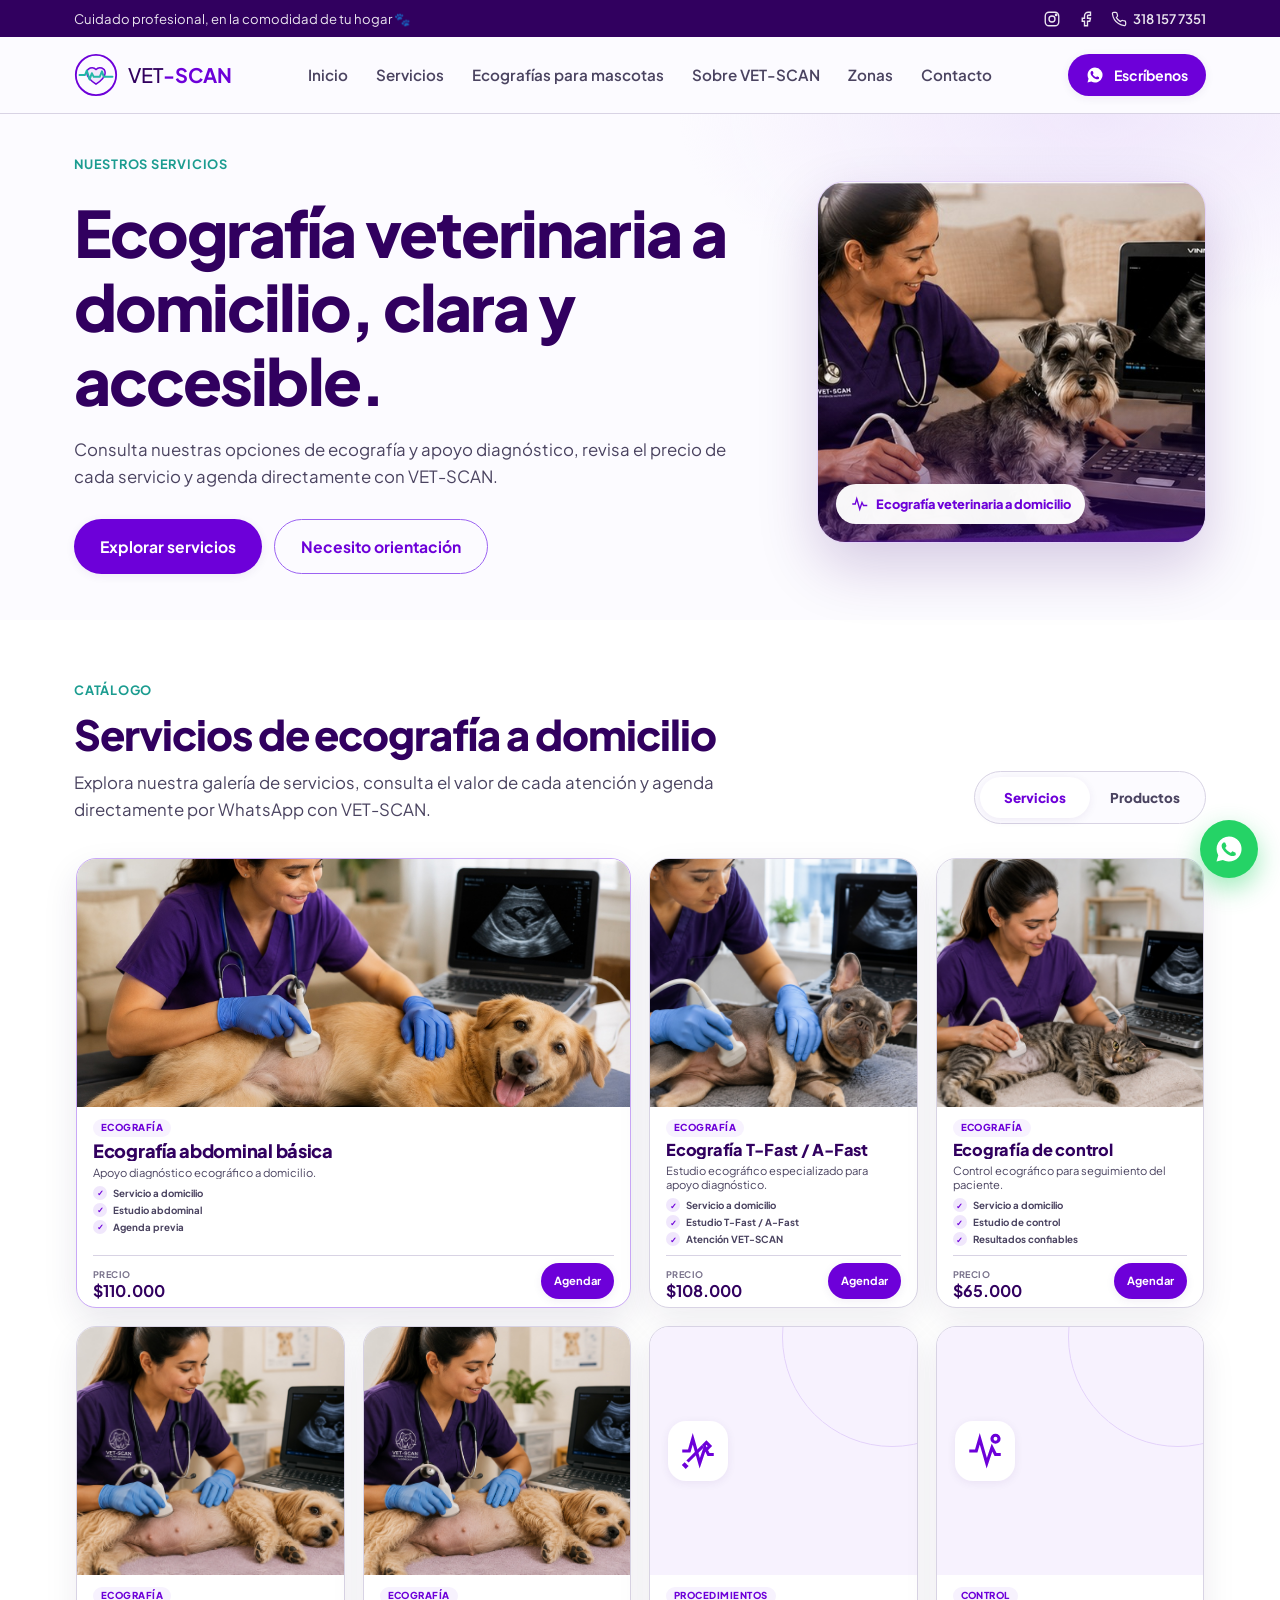
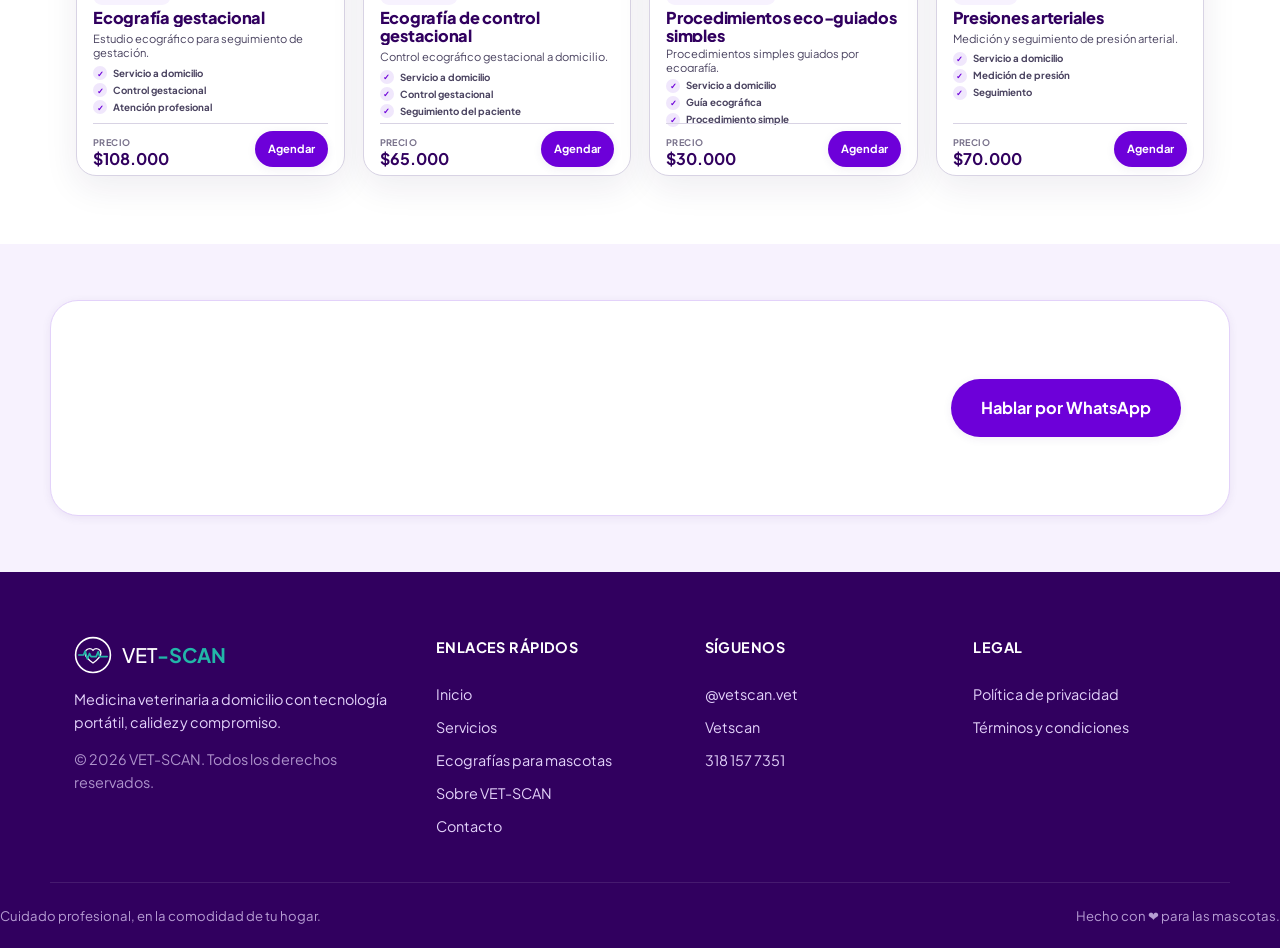
==== commit daf0019c: "Add files via upload" ====
--- a/servicios.html
+++ b/servicios.html
@@ -10,7 +10,7 @@
 <link rel="preconnect" href="https://fonts.gstatic.com" crossorigin>
 <link href="https://fonts.googleapis.com/css2?family=Plus+Jakarta+Sans:wght@400;500;600;700;800&display=swap" rel="stylesheet">
 <link href="https://fonts.googleapis.com/css2?family=Nunito+Sans:wght@600;700;800&display=swap" rel="stylesheet">
-<link rel="stylesheet" href="styles.css">
+<link rel="stylesheet" href="css/styles.css">
 </head>
 <body class="services-page">
 
@@ -309,6 +309,6 @@
   <svg width="20" height="20" viewBox="0 0 24 24" fill="none" stroke="currentColor" stroke-width="2"><path d="M12 19V5M5 12l7-7 7 7"/></svg>
 </button>
 
-<script src="main.js"></script>
+<script src="js/main.js"></script>
 </body>
 </html>
--- a/css/styles.css
+++ b/css/styles.css
@@ -0,0 +1,4032 @@
+/* ==========================================================================
+   VET-SCAN · Hoja de estilos principal
+   Sistema de diseño:
+   - Color: violeta (marca/confianza) + blanco + acento turquesa (tecnología/salud)
+   - Tipografía: Fraunces (display, cálida) + Plus Jakarta Sans (texto, clara)
+   - El elemento "firma" del sitio es el haz de escaneo animado del hero
+     y del panel de la sección de ecografía, que representa literalmente
+     el servicio diferencial del negocio.
+   ========================================================================== */
+
+/* ---------- 1. Tokens (variables de diseño) ---------- */
+:root{
+  /* Paleta violeta */
+  --violet-900:#32105F;
+  --violet-700:#6A2FD0;
+  --violet-500:#8750DA;
+  --violet-400:#A979E5;
+  --violet-300:#CEB5F0;
+  --violet-200:#E1D5F6;
+  --violet-100:#F1E9FC;
+  --violet-50:#F8F4FF;
+
+  /* Neutros */
+  --white:#FFFFFF;
+  --ink-900:#221A34;
+  --ink-700:#4A4360;
+  --gray-500:#77708A;
+  --gray-300:#D8D3E4;
+  --bg:#FCFBFF;
+
+  /* Acento (tecnología / escaneo) */
+  --teal-500:#22B6A8;
+  --teal-600:#1B9C90;
+
+  /* Tipografía */
+  --font-display:'Plus Jakarta Sans', -apple-system, BlinkMacSystemFont, 'Segoe UI', sans-serif;
+  --font-body:'Plus Jakarta Sans', -apple-system, BlinkMacSystemFont, 'Segoe UI', sans-serif;
+
+  /* Layout */
+  --container-w:1180px;
+  --radius-sm:10px;
+  --radius-md:16px;
+  --radius-lg:26px;
+  --shadow-sm:0 2px 10px rgba(43,30,77,0.06);
+  --shadow-md:0 12px 32px rgba(43,30,77,0.12);
+  --shadow-lg:0 24px 60px rgba(43,30,77,0.18);
+
+  --header-h:76px;
+}
+
+/* ---------- 2. Reset básico ---------- */
+*,*::before,*::after{box-sizing:border-box;margin:0;padding:0;}
+html{scroll-behavior:smooth;}
+body{
+  font-family:var(--font-body);
+  color:var(--ink-900);
+  background:var(--bg);
+  line-height:1.6;
+  -webkit-font-smoothing:antialiased;
+  overflow-x:hidden;
+}
+img,svg{display:block;max-width:100%;}
+a{color:inherit;text-decoration:none;}
+ul{list-style:none;}
+button{font:inherit;cursor:pointer;border:none;background:none;color:inherit;}
+input,select,textarea{font:inherit;color:inherit;}
+
+/* Accesibilidad: foco visible siempre */
+a:focus-visible,
+button:focus-visible,
+input:focus-visible,
+select:focus-visible,
+textarea:focus-visible{
+  outline:3px solid var(--teal-500);
+  outline-offset:2px;
+  border-radius:4px;
+}
+
+/* Respeta preferencia de movimiento reducido */
+@media (prefers-reduced-motion: reduce){
+  *{animation-duration:0.001ms !important;animation-iteration-count:1 !important;transition-duration:0.001ms !important;scroll-behavior:auto !important;}
+}
+
+.container{
+  width:100%;
+  max-width:var(--container-w);
+  margin-inline:auto;
+  padding-inline:24px;
+}
+
+/* ---------- 3. Tipografía ---------- */
+h1,h2,h3,h4{
+  font-family:var(--font-display);
+  font-weight:600;
+  color:var(--violet-900);
+  line-height:1.15;
+  letter-spacing:-0.01em;
+}
+h2{font-size:clamp(1.9rem,3.4vw,2.6rem);}
+h3{font-size:1.25rem;}
+h4{font-size:1.05rem;}
+
+.eyebrow{
+  display:inline-block;
+  font-size:0.8rem;
+  font-weight:700;
+  letter-spacing:0.06em;
+  text-transform:uppercase;
+  color:var(--teal-600);
+  margin-bottom:10px;
+}
+
+.section__lead{
+  color:var(--ink-700);
+  font-size:1.05rem;
+  max-width:56ch;
+}
+
+/* ---------- 4. Botones ---------- */
+.btn{
+  display:inline-flex;
+  align-items:center;
+  justify-content:center;
+  gap:10px;
+  padding:14px 26px;
+  border-radius:999px;
+  font-weight:700;
+  font-size:0.98rem;
+  transition:transform .18s ease, box-shadow .18s ease, background .18s ease;
+  white-space:nowrap;
+}
+.btn--primary{
+  background:var(--violet-700);
+  color:#fff;
+  box-shadow:var(--shadow-sm);
+}
+.btn--primary:hover{background:var(--violet-900);transform:translateY(-2px);box-shadow:var(--shadow-md);}
+.btn--ghost{
+  background:transparent;
+  color:var(--violet-700);
+  border:1.6px solid var(--violet-400);
+}
+.btn--ghost:hover{background:var(--violet-100);transform:translateY(-2px);}
+.btn--lg{padding:16px 30px;font-size:1.02rem;}
+.btn--sm{padding:10px 18px;font-size:0.88rem;}
+.btn--block{width:100%;}
+
+/* ---------- 5. Barra superior ---------- */
+.topbar{
+  background:var(--violet-900);
+  color:#fff;
+  font-size:0.82rem;
+}
+.topbar__inner{
+  display:flex;
+  align-items:center;
+  justify-content:space-between;
+  padding-block:8px;
+  gap:16px;
+}
+.topbar__text{opacity:.9;}
+.topbar__links{display:flex;align-items:center;gap:16px;}
+.topbar__links a{opacity:.9;transition:opacity .15s;}
+.topbar__links a:hover{opacity:1;color:var(--teal-500);}
+.topbar__phone{display:flex;align-items:center;gap:6px;font-weight:600;}
+
+/* ---------- 6. Encabezado ---------- */
+.header{
+  position:sticky;
+  top:0;
+  z-index:100;
+  background:rgba(252,251,255,0.9);
+  backdrop-filter:blur(10px);
+  border-bottom:1px solid var(--gray-300);
+}
+.header__inner{
+  display:flex;
+  align-items:center;
+  gap:24px;
+  height:var(--header-h);
+}
+.logo{display:flex;align-items:center;gap:10px;flex-shrink:0;}
+.logo__text{
+  font-family:var(--font-display);
+  font-size:1.25rem;
+  color:var(--violet-900);
+  font-weight:500;
+}
+.logo__text b{font-weight:700;color:var(--violet-700);}
+.logo--light .logo__text{color:#fff;}
+.logo--light .logo__text b{color:var(--teal-500);}
+
+.nav{
+  display:flex;
+  align-items:center;
+  gap:28px;
+  margin-inline:auto;
+}
+.nav__link{
+  font-size:0.95rem;
+  font-weight:600;
+  color:var(--ink-700);
+  position:relative;
+  padding-block:6px;
+  transition:color .15s;
+}
+.nav__link:hover,
+.nav__link.active-link{color:var(--violet-700);}
+.nav__link.active-link::after{
+  content:'';
+  position:absolute;
+  left:0;right:0;bottom:-2px;
+  height:2px;
+  background:var(--teal-500);
+  border-radius:2px;
+}
+
+.header__cta{flex-shrink:0;}
+
+.nav__toggle{
+  display:none;
+  flex-direction:column;
+  justify-content:center;
+  gap:5px;
+  width:38px;height:38px;
+  flex-shrink:0;
+}
+.nav__toggle span{
+  display:block;height:2px;width:100%;
+  background:var(--violet-900);
+  border-radius:2px;
+  transition:transform .25s ease, opacity .25s ease;
+}
+.nav__toggle[aria-expanded="true"] span:nth-child(1){transform:translateY(7px) rotate(45deg);}
+.nav__toggle[aria-expanded="true"] span:nth-child(2){opacity:0;}
+.nav__toggle[aria-expanded="true"] span:nth-child(3){transform:translateY(-7px) rotate(-45deg);}
+
+/* ---------- 7. Hero ---------- */
+.hero{
+  padding-block:64px 90px;
+  background:
+    radial-gradient(560px 380px at 88% 8%, var(--violet-100), transparent 60%),
+    var(--bg);
+  position:relative;
+  overflow:hidden;
+}
+.hero__inner{
+  display:grid;
+  grid-template-columns:1.05fr 0.95fr;
+  gap:56px;
+  align-items:center;
+}
+.hero__title{
+  font-size:clamp(2.2rem,4.4vw,3.4rem);
+  margin-block:14px 20px;
+}
+.hero__title span{color:var(--violet-700);}
+.hero__lead{
+  color:var(--ink-700);
+  font-size:1.08rem;
+  max-width:52ch;
+  margin-bottom:30px;
+}
+.hero__actions{display:flex;flex-wrap:wrap;align-items:stretch;gap:14px;margin-bottom:34px;}
+.hero__actions .btn{min-height:54px;}
+
+.hero__badges{
+  display:flex;flex-wrap:wrap;gap:22px;
+  color:var(--ink-700);
+  font-size:0.92rem;
+  font-weight:600;
+}
+.hero__badges li{display:flex;align-items:center;gap:8px;}
+.hero__badges svg{color:var(--violet-500);flex-shrink:0;}
+
+/* --- Visual del hero: tarjeta de escaneo (elemento firma) --- */
+.hero__visual{position:relative;display:flex;justify-content:center;}
+.scan-card{
+  background:#fff;
+  border-radius:var(--radius-lg);
+  box-shadow:var(--shadow-lg);
+  padding:20px;
+  width:100%;
+  max-width:400px;
+  border:1px solid var(--violet-100);
+}
+.scan-card__frame{
+  position:relative;
+  background:var(--violet-50);
+  border-radius:var(--radius-md);
+  overflow:hidden;
+  aspect-ratio:340/260;
+}
+.scan-card__pet{width:100%;height:100%;}
+.scan-card__frame--photo{background:#eeeaf8;}
+.scan-card__photo{width:100%;height:100%;object-fit:cover;object-position:center center;}
+.scan-beam--photo{height:28%;background:linear-gradient(180deg, rgba(34,182,168,0) 0%, rgba(34,182,168,0.10) 45%, rgba(34,182,168,0.34) 100%);border-bottom:2px solid rgba(34,182,168,0.9);}
+
+/* Haz de escaneo: barra turquesa que recorre la tarjeta verticalmente */
+.scan-beam{
+  position:absolute;
+  left:0;right:0;top:0;
+  height:34%;
+  background:linear-gradient(180deg, rgba(34,182,168,0) 0%, rgba(34,182,168,0.22) 45%, rgba(34,182,168,0.55) 100%);
+  border-bottom:2px solid var(--teal-500);
+  animation:scanSweep 3.2s ease-in-out infinite;
+}
+@keyframes scanSweep{
+  0%{transform:translateY(-10%);}
+  50%{transform:translateY(190%);}
+  100%{transform:translateY(-10%);}
+}
+
+.scan-card__readout{
+  display:flex;
+  align-items:center;
+  gap:10px;
+  margin-top:16px;
+  font-size:0.85rem;
+  font-weight:700;
+  color:var(--violet-900);
+}
+.scan-card__wave{margin-left:auto;}
+.dot{width:9px;height:9px;border-radius:50%;background:var(--gray-300);flex-shrink:0;}
+.dot--live{background:var(--teal-500);box-shadow:0 0 0 4px rgba(34,182,168,0.2);animation:pulse 1.6s ease-in-out infinite;}
+@keyframes pulse{
+  0%,100%{box-shadow:0 0 0 4px rgba(34,182,168,0.2);}
+  50%{box-shadow:0 0 0 8px rgba(34,182,168,0.08);}
+}
+
+.floating-chip{
+  position:absolute;
+  display:flex;
+  align-items:center;
+  gap:8px;
+  background:#fff;
+  padding:10px 16px;
+  border-radius:999px;
+  font-size:0.82rem;
+  font-weight:700;
+  color:var(--ink-900);
+  box-shadow:var(--shadow-md);
+}
+.floating-chip--top{top:6%;left:-6%;}
+.floating-chip--bottom{bottom:8%;right:-8%;}
+
+/* ---------- 8. Secciones genéricas ---------- */
+.section{padding-block:88px;}
+.section--muted{background:var(--violet-50);}
+.section__head{max-width:680px;margin-bottom:48px;}
+.section__head h2{margin-bottom:14px;}
+
+/* ---------- 9. Grid de servicios ---------- */
+.services-grid{
+  display:grid;
+  grid-template-columns:repeat(auto-fit,minmax(240px,1fr));
+  gap:22px;
+}
+.service-card{
+  background:#fff;
+  border:1px solid var(--gray-300);
+  border-radius:var(--radius-md);
+  padding:28px 24px;
+  transition:transform .2s ease, box-shadow .2s ease, border-color .2s ease;
+}
+.service-card:hover{
+  transform:translateY(-4px);
+  box-shadow:var(--shadow-md);
+  border-color:var(--violet-300);
+}
+.service-card--highlight{
+  background:linear-gradient(160deg, var(--violet-700), var(--violet-900));
+  border-color:transparent;
+  color:#fff;
+}
+.service-card--highlight h3,
+.service-card--highlight p{color:#fff;}
+.service-card--highlight .service-card__icon{background:rgba(255,255,255,0.14);color:#fff;}
+.service-card__icon{
+  width:52px;height:52px;
+  border-radius:14px;
+  background:var(--violet-100);
+  color:var(--violet-700);
+  display:flex;align-items:center;justify-content:center;
+  margin-bottom:16px;
+}
+.service-card h3{margin-bottom:8px;font-size:1.12rem;}
+.service-card p{color:var(--ink-700);font-size:0.94rem;}
+.service-card--highlight p{opacity:.9;}
+.service-card__link{
+  display:inline-block;
+  margin-top:14px;
+  font-weight:700;
+  font-size:0.9rem;
+  color:var(--teal-500);
+}
+
+/* ---------- 10. Sección de ecografía destacada ---------- */
+.section--scan{
+  background:var(--violet-900);
+  color:#fff;
+  position:relative;
+  overflow:hidden;
+}
+.section--scan::before{
+  content:'';
+  position:absolute;
+  inset:0;
+  background:radial-gradient(700px 400px at 10% 90%, rgba(34,182,168,0.14), transparent 60%);
+  pointer-events:none;
+}
+.scan-section__grid{
+  display:grid;
+  grid-template-columns:1fr 1fr;
+  gap:60px;
+  align-items:center;
+  position:relative;
+}
+.section--scan h2{color:#fff;}
+.section--scan .eyebrow{color:var(--teal-500);}
+.section--scan .section__lead{color:var(--violet-200);}
+
+.check-list{margin-block:26px;display:flex;flex-direction:column;gap:12px;}
+.check-list li{display:flex;align-items:flex-start;gap:10px;font-size:0.98rem;color:var(--violet-100);}
+.check-icon{
+  flex-shrink:0;
+  width:22px;height:22px;
+  border-radius:50%;
+  background:var(--teal-500);
+  color:var(--violet-900);
+  font-size:0.75rem;
+  font-weight:900;
+  display:flex;align-items:center;justify-content:center;
+}
+
+.scan-panel{
+  background:#181129;
+  border-radius:var(--radius-lg);
+  padding:18px;
+  border:1px solid rgba(255,255,255,0.08);
+  box-shadow:var(--shadow-lg);
+}
+.scan-panel__header{
+  display:flex;align-items:center;gap:8px;
+  font-size:0.82rem;font-weight:700;
+  color:var(--violet-200);
+  margin-bottom:14px;
+}
+.scan-panel__body{border-radius:var(--radius-md);overflow:hidden;}
+.scan-panel__img{width:100%;height:auto;}
+.scan-panel__scanline{animation:scanline 2.6s linear infinite;}
+@keyframes scanline{
+  0%{transform:translateY(-70px);opacity:0;}
+  15%{opacity:.9;}
+  85%{opacity:.9;}
+  100%{transform:translateY(70px);opacity:0;}
+}
+.scan-panel__footer{
+  display:flex;justify-content:space-between;
+  margin-top:14px;
+  font-size:0.82rem;
+  color:var(--violet-200);
+}
+.scan-panel__footer strong{color:#fff;}
+
+/* ---------- 11. Sobre nosotros ---------- */
+.about__grid{
+  display:grid;
+  grid-template-columns:1.2fr 0.8fr;
+  gap:60px;
+  align-items:start;
+}
+.reasons{margin-top:28px;display:flex;flex-direction:column;gap:17px;}
+.reason{display:flex;gap:16px;}
+.reason__num{
+  font-family:var(--font-display);
+  font-size:1.4rem;
+  color:var(--violet-300);
+  font-weight:700;
+  flex-shrink:0;
+  width:40px;
+}
+.reason h4{margin-bottom:4px;}
+.reason p{color:var(--ink-700);font-size:0.94rem;}
+
+.about__stats{
+  display:grid;
+  grid-template-columns:1fr 1fr;
+  gap:18px;
+  margin-top:148px;
+  align-self:start;
+}
+.stat-card{
+  background:var(--violet-50);
+  border:1px solid var(--violet-200);
+  border-radius:var(--radius-md);
+  padding:26px 20px;
+  text-align:center;
+}
+.stat-card__num{
+  display:block;
+  font-family:var(--font-body);
+  font-size:2.15rem;
+  color:var(--violet-700);
+  font-weight:800;
+  letter-spacing:-.03em;
+  font-variant-numeric:tabular-nums;
+}
+.stat-card__label{font-size:0.86rem;color:var(--ink-700);font-weight:600;}
+
+/* ---------- 12. Zonas de cobertura ---------- */
+.zones__grid{
+  display:grid;
+  grid-template-columns:1fr 0.85fr;
+  gap:56px;
+  align-items:center;
+}
+.zones-list{
+  display:grid;
+  grid-template-columns:repeat(2,1fr);
+  gap:12px 18px;
+  margin-block:26px;
+}
+.zones-list li{
+  padding:12px 16px;
+  background:#fff;
+  border:1px solid var(--gray-300);
+  border-radius:10px;
+  font-weight:600;
+  font-size:0.92rem;
+}
+.zones__map{display:flex;justify-content:center;}
+.zones__map-svg{width:100%;max-width:320px;}
+.pin{animation:bob 2.4s ease-in-out infinite;transform-origin:160px 194px;}
+@keyframes bob{
+  0%,100%{transform:translateY(0);}
+  50%{transform:translateY(-6px);}
+}
+
+/* ---------- 13. Booking / formulario ---------- */
+.booking{
+  background:linear-gradient(150deg, var(--violet-700), var(--violet-900));
+  color:#fff;
+}
+.booking__grid{
+  display:grid;
+  grid-template-columns:0.9fr 1.1fr;
+  gap:56px;
+  align-items:center;
+}
+.booking__copy h2{color:#fff;margin-bottom:14px;}
+.booking__copy p{color:var(--violet-200);max-width:44ch;}
+.booking__phone{
+  display:inline-flex;align-items:center;gap:12px;
+  font-size:1.6rem;font-weight:800;
+  color:#fff;
+  margin-block:22px 10px;
+}
+.booking__phone svg{color:var(--teal-500);}
+.booking__note{font-size:0.9rem;color:var(--violet-200);}
+
+.booking-form{
+  background:#fff;
+  border-radius:var(--radius-lg);
+  padding:32px;
+  color:var(--ink-900);
+  box-shadow:var(--shadow-lg);
+}
+.booking-form h3{margin-bottom:18px;}
+.booking-form__row{
+  display:grid;
+  grid-template-columns:1fr 1fr;
+  gap:16px;
+}
+.field{margin-bottom:16px;}
+.field label{
+  display:block;
+  font-size:0.85rem;
+  font-weight:700;
+  margin-bottom:6px;
+  color:var(--ink-700);
+}
+.field input,
+.field select,
+.field textarea{
+  width:100%;
+  padding:12px 14px;
+  border:1.5px solid var(--gray-300);
+  border-radius:10px;
+  background:var(--bg);
+  transition:border-color .15s;
+}
+.field input:focus,
+.field select:focus,
+.field textarea:focus{
+  border-color:var(--violet-500);
+  outline:none;
+}
+.field textarea{resize:vertical;min-height:80px;}
+.booking-form__privacy{
+  text-align:center;
+  font-size:0.8rem;
+  color:var(--gray-500);
+  margin-top:12px;
+}
+
+/* ---------- 14. Footer ---------- */
+.footer{background:var(--violet-900);color:var(--violet-200);padding-top:64px;}
+.footer__grid{
+  display:grid;
+  grid-template-columns:1.4fr 1fr 1fr 1fr;
+  gap:36px;
+  padding-bottom:44px;
+  border-bottom:1px solid rgba(255,255,255,0.1);
+}
+.footer__brand p{font-size:0.9rem;margin-top:14px;max-width:32ch;}
+.footer__copy{margin-top:18px;font-size:0.8rem;opacity:.7;}
+.footer__col h5{color:#fff;font-size:0.9rem;margin-bottom:14px;letter-spacing:.03em;text-transform:uppercase;}
+.footer__col{display:flex;flex-direction:column;gap:10px;font-size:0.9rem;}
+.footer__col a:hover{color:var(--teal-500);}
+.footer__bottom{
+  display:flex;
+  justify-content:space-between;
+  flex-wrap:wrap;
+  gap:8px;
+  padding-block:22px;
+  font-size:0.82rem;
+  opacity:.75;
+}
+
+/* ---------- 15. Flotantes ---------- */
+.whatsapp-float{
+  position:fixed;
+  right:22px;bottom:22px;
+  width:58px;height:58px;
+  border-radius:50%;
+  background:#25D366;
+  color:#fff;
+  display:flex;align-items:center;justify-content:center;
+  box-shadow:0 10px 26px rgba(37,211,102,0.45);
+  z-index:90;
+  transition:transform .2s ease;
+}
+.whatsapp-float:hover{transform:scale(1.08);}
+
+.back-to-top{
+  position:fixed;
+  right:22px;bottom:92px;
+  width:44px;height:44px;
+  border-radius:50%;
+  background:#fff;
+  color:var(--violet-700);
+  display:flex;align-items:center;justify-content:center;
+  box-shadow:var(--shadow-md);
+  z-index:90;
+  opacity:0;
+  pointer-events:none;
+  transform:translateY(10px);
+  transition:opacity .25s ease, transform .25s ease;
+}
+.back-to-top.is-visible{opacity:1;pointer-events:auto;transform:translateY(0);}
+
+/* ---------- 16. Animaciones de entrada (scroll reveal) ---------- */
+[data-reveal]{
+  opacity:0;
+  transform:translateY(24px);
+  transition:opacity .7s ease, transform .7s ease;
+}
+[data-reveal].is-visible{
+  opacity:1;
+  transform:translateY(0);
+}
+
+/* ==========================================================================
+   17. RESPONSIVE
+   ========================================================================== */
+
+/* Tablets */
+@media (max-width:1024px){
+  .about__stats{margin-top:10px;}
+  .hero__inner,
+  .scan-section__grid,
+  .about__grid,
+  .zones__grid,
+  .booking__grid{
+    grid-template-columns:1fr;
+  }
+  .hero__visual{order:-1;max-width:440px;margin-inline:auto;}
+  .about__stats{margin-top:10px;}
+  .floating-chip--top{left:2%;}
+  .floating-chip--bottom{right:2%;}
+}
+
+/* Menú móvil + ajustes generales */
+@media (max-width:860px){
+  .topbar__text{display:none;}
+
+  .nav{
+    position:fixed;
+    top:var(--header-h);
+    left:0;right:0;
+    background:#fff;
+    flex-direction:column;
+    align-items:flex-start;
+    gap:0;
+    padding:10px 24px 20px;
+    box-shadow:var(--shadow-md);
+    transform:translateY(-12px);
+    opacity:0;
+    visibility:hidden;
+    transition:opacity .2s ease, transform .2s ease, visibility .2s;
+  }
+  .nav.is-open{
+    transform:translateY(0);
+    opacity:1;
+    visibility:visible;
+  }
+  .nav__link{width:100%;padding-block:12px;border-bottom:1px solid var(--gray-300);}
+
+  .nav__toggle{display:flex;}
+  .header__cta{display:none;}
+
+  .hero{padding-block:44px 64px;}
+  .hero__actions{width:100%;}
+  .hero__actions .btn{width:100%;}
+  .scan-card__photo{object-position:center center;}
+  .section{padding-block:64px;}
+
+  .booking-form__row{grid-template-columns:1fr;}
+  .zones-list{grid-template-columns:1fr;}
+  .footer__grid{grid-template-columns:1fr 1fr;}
+}
+
+/* Móviles */
+@media (max-width:560px){
+  .container{padding-inline:18px;}
+  .hero__actions{flex-direction:column;align-items:stretch;}
+  .hero__actions .btn{width:100%;}
+  .hero__badges{flex-direction:column;gap:10px;}
+  .footer__grid{grid-template-columns:1fr;}
+  .booking-form{padding:22px;}
+  .floating-chip{font-size:0.72rem;padding:8px 12px;}
+  .floating-chip--top{top:-4%;}
+  .floating-chip--bottom{bottom:-4%;}
+  .whatsapp-float{width:52px;height:52px;right:16px;bottom:16px;}
+  .back-to-top{right:16px;bottom:80px;width:40px;height:40px;}
+}
+
+/* ========================================================================== 
+   18. CARRUSEL DE SERVICIOS — paso 1
+   ========================================================================== */
+.services-section{
+  overflow:hidden;
+}
+
+.services-section__head{
+  margin-bottom:34px;
+}
+
+.services-carousel{
+  position:relative;
+  width:100%;
+}
+
+.services-carousel__viewport{
+  position:relative;
+  overflow-x:auto;
+  overflow-y:hidden;
+  scroll-behavior:auto;
+  scrollbar-width:none;
+  -ms-overflow-style:none;
+  cursor:grab;
+  overscroll-behavior-x:contain;
+  touch-action:pan-x;
+  padding:4px 2px 18px;
+}
+
+.services-carousel__viewport::-webkit-scrollbar{
+  display:none;
+}
+
+.services-carousel__viewport.is-dragging{
+  cursor:grabbing;
+  scroll-behavior:auto;
+}
+
+.services-carousel__track{
+  display:flex;
+  align-items:stretch;
+  gap:18px;
+  width:max-content;
+  padding-right:2px;
+}
+
+.services-carousel .service-card{
+  display:flex;
+  flex:0 0 clamp(245px, 28vw, 315px);
+  min-height:292px;
+  flex-direction:column;
+  align-items:flex-start;
+  padding:22px 20px 20px;
+  border-radius:20px;
+  border:1px solid var(--gray-300);
+  box-shadow:none;
+  transform:none;
+  position:relative;
+  overflow:hidden;
+}
+
+.services-carousel .service-card::after{
+  content:'';
+  position:absolute;
+  inset:auto 18px 0;
+  height:2px;
+  background:linear-gradient(90deg, var(--teal-500), transparent);
+  opacity:.65;
+}
+
+.services-carousel .service-card:hover{
+  transform:translateY(-3px);
+  box-shadow:var(--shadow-md);
+  border-color:var(--violet-300);
+}
+
+.services-carousel .service-card:focus-visible{
+  outline:3px solid var(--teal-500);
+  outline-offset:3px;
+}
+
+.services-carousel .service-card__icon{
+  width:56px;
+  height:56px;
+  border-radius:16px;
+  margin-bottom:14px;
+  background:var(--violet-100);
+  color:var(--violet-700);
+}
+
+.services-carousel .service-card__tag{
+  display:inline-flex;
+  align-items:center;
+  min-height:24px;
+  margin-bottom:8px;
+  padding:4px 9px;
+  border-radius:999px;
+  background:var(--violet-50);
+  color:var(--violet-700);
+  font-size:.72rem;
+  font-weight:800;
+  letter-spacing:.04em;
+  text-transform:uppercase;
+}
+
+.services-carousel .service-card h3{
+  margin-bottom:8px;
+  font-size:1.13rem;
+}
+
+.services-carousel .service-card p{
+  color:var(--ink-700);
+  font-size:.89rem;
+  line-height:1.65;
+}
+
+.services-carousel .service-card__price{display:inline-flex;align-items:center;margin-top:12px;color:var(--violet-700);font-size:.98rem;font-weight:800;}
+
+.services-carousel .service-card--highlight .service-card__price{color:#fff;}
+
+.services-carousel .service-card__link{
+  margin-top:auto;
+  padding-top:16px;
+  color:var(--teal-600);
+  font-size:.86rem;
+  font-weight:800;
+}
+
+.services-carousel .service-card__link span{
+  display:inline-block;
+  margin-left:5px;
+  transition:transform .18s ease;
+}
+
+.services-carousel .service-card:hover .service-card__link span{
+  transform:translateX(4px);
+}
+
+.services-carousel .service-card--highlight{
+  background:linear-gradient(160deg, var(--violet-700), var(--violet-900));
+  border-color:transparent;
+}
+
+.services-carousel .service-card--highlight::after{
+  background:linear-gradient(90deg, var(--teal-500), rgba(255,255,255,.15), transparent);
+}
+
+.services-carousel .service-card--highlight .service-card__icon{
+  background:rgba(255,255,255,.14);
+  color:#fff;
+}
+
+.services-carousel .service-card--highlight .service-card__tag,
+.services-carousel .service-card--highlight h3,
+.services-carousel .service-card--highlight p{
+  color:#fff;
+}
+
+.services-carousel .service-card--highlight .service-card__tag{
+  background:rgba(255,255,255,.12);
+}
+
+.services-carousel .service-card--highlight p{
+  opacity:.9;
+}
+
+.services-carousel .service-card--highlight .service-card__link{
+  color:var(--teal-500);
+}
+
+.services-carousel__controls{
+  display:flex;
+  align-items:center;
+  justify-content:space-between;
+  gap:16px;
+  margin-top:2px;
+}
+
+.services-carousel__hint{
+  color:var(--gray-500);
+  font-size:.78rem;
+  font-weight:700;
+  text-align:center;
+  flex:1;
+}
+
+.services-carousel__button{
+  width:42px;
+  height:42px;
+  flex:0 0 42px;
+  display:flex;
+  align-items:center;
+  justify-content:center;
+  border:1px solid var(--gray-300);
+  border-radius:50%;
+  background:#fff;
+  color:var(--violet-700);
+  box-shadow:var(--shadow-sm);
+  transition:transform .18s ease, border-color .18s ease, background .18s ease;
+}
+
+.services-carousel__button:hover{
+  transform:translateY(-2px);
+  border-color:var(--violet-300);
+  background:var(--violet-50);
+}
+
+@media (max-width:1024px){
+  .services-carousel .service-card{
+    flex-basis:280px;
+  }
+}
+
+@media (max-width:860px){
+  .services-carousel__viewport{
+    padding-bottom:14px;
+  }
+
+  .services-carousel .service-card{
+    flex-basis:min(78vw, 292px);
+    min-height:278px;
+  }
+
+  .services-carousel__hint{
+    font-size:.72rem;
+  }
+}
+
+@media (max-width:560px){
+  .services-carousel__track{
+    gap:14px;
+  }
+
+  .services-carousel .service-card{
+    flex-basis:82vw;
+    min-height:270px;
+    padding:20px 18px 18px;
+  }
+
+  .services-carousel__controls{
+    gap:10px;
+  }
+
+  .services-carousel__button{
+    width:40px;
+    height:40px;
+    flex-basis:40px;
+  }
+
+  .services-carousel__hint{
+    padding-inline:4px;
+  }
+}
+
+
+/* ========================================================================
+   19. VISTA SERVICIOS — GALERÍA / CATÁLOGO
+   ======================================================================== */
+.services-page__hero{
+  padding-block:36px 46px;
+  background:
+    radial-gradient(680px 340px at 86% 0%, var(--violet-100), transparent 62%),
+    var(--bg);
+}
+
+.services-page__hero-inner{
+  display:grid;
+  grid-template-columns:minmax(0,1.15fr) minmax(300px,.65fr);
+  gap:54px;
+  align-items:center;
+}
+
+.services-page__intro h1{
+  max-width:760px;
+  font-size:clamp(2.35rem,5vw,4rem);
+  margin-block:12px 20px;
+}
+
+.services-page__hero-actions{
+  display:flex;
+  flex-wrap:wrap;
+  gap:12px;
+  margin-top:28px;
+}
+
+.services-page__hero-media{
+  position:relative;
+  min-height:360px;
+  border-radius:28px;
+  overflow:hidden;
+  border:1px solid var(--violet-200);
+  box-shadow:var(--shadow-lg);
+  background:var(--violet-50);
+}
+
+.services-page__hero-media img{
+  display:block;
+  width:100%;
+  height:100%;
+  min-height:360px;
+  object-fit:cover;
+  object-position:center;
+}
+
+.services-page__hero-media-overlay{
+  position:absolute;
+  inset:auto 0 0;
+  height:42%;
+  background:linear-gradient(180deg,transparent,rgba(48,0,112,.56));
+  pointer-events:none;
+}
+
+.services-page__hero-media-badge{
+  position:absolute;
+  left:18px;
+  bottom:18px;
+  display:inline-flex;
+  align-items:center;
+  gap:8px;
+  padding:10px 14px;
+  border-radius:999px;
+  background:rgba(255,255,255,.96);
+  color:var(--violet-700);
+  font-size:.8rem;
+  font-weight:800;
+  box-shadow:var(--shadow-sm);
+}
+
+.services-page__hero-card{
+  background:#fff;
+  border:1px solid var(--violet-200);
+  border-radius:28px;
+  padding:30px;
+  box-shadow:var(--shadow-lg);
+  position:relative;
+  overflow:hidden;
+}
+
+.services-page__hero-card::after{
+  content:'';
+  position:absolute;
+  width:180px;
+  height:180px;
+  border-radius:50%;
+  right:-80px;
+  bottom:-80px;
+  background:var(--violet-50);
+}
+
+.services-page__hero-card-icon{
+  width:68px;
+  height:68px;
+  border-radius:20px;
+  display:flex;
+  align-items:center;
+  justify-content:center;
+  margin-bottom:22px;
+  background:var(--violet-100);
+  color:var(--violet-700);
+}
+
+.services-page__hero-card-label{
+  display:block;
+  color:var(--teal-600);
+  font-size:.75rem;
+  font-weight:800;
+  letter-spacing:.07em;
+  text-transform:uppercase;
+  margin-bottom:7px;
+}
+
+.services-page__hero-card strong{
+  display:block;
+  font-family:var(--font-display);
+  font-size:1.75rem;
+  line-height:1.18;
+  color:var(--violet-900);
+  max-width:13ch;
+  position:relative;
+  z-index:1;
+}
+
+.services-page__hero-card p{
+  color:var(--ink-700);
+  font-size:.95rem;
+  margin-top:12px;
+  max-width:34ch;
+  position:relative;
+  z-index:1;
+}
+
+.services-catalog{
+  background:#fff;
+  padding-top:46px;
+}
+
+.services-catalog__head{
+  display:flex;
+  align-items:flex-end;
+  justify-content:space-between;
+  gap:28px;
+  margin-bottom:30px;
+}
+
+.services-catalog__head h2{margin-bottom:12px;}
+
+.catalog-tabs{
+  display:inline-flex;
+  padding:5px;
+  border:1px solid var(--gray-300);
+  border-radius:999px;
+  background:var(--bg);
+  flex-shrink:0;
+}
+
+.catalog-tab{
+  min-width:110px;
+  padding:10px 16px;
+  border-radius:999px;
+  color:var(--ink-700);
+  font-size:.84rem;
+  font-weight:800;
+  transition:background .18s ease,color .18s ease,box-shadow .18s ease;
+}
+
+.catalog-tab:hover{color:var(--violet-700);}
+
+.catalog-tab.is-active{
+  background:#fff;
+  color:var(--violet-700);
+  box-shadow:var(--shadow-sm);
+}
+
+.catalog-panel[hidden]{display:none;}
+
+.services-gallery{
+  display:grid;
+  grid-template-columns:48px minmax(0,1fr) 48px;
+  gap:16px;
+  align-items:center;
+}
+
+.services-gallery__viewport{
+  overflow-x:auto;
+  overflow-y:hidden;
+  scrollbar-width:none;
+  -ms-overflow-style:none;
+  scroll-behavior:smooth;
+  overscroll-behavior-x:contain;
+  scroll-snap-type:x mandatory;
+  cursor:grab;
+  touch-action:pan-x;
+  border-radius:24px;
+}
+
+.services-gallery__viewport::-webkit-scrollbar{display:none;}
+.services-gallery__viewport.is-dragging{cursor:grabbing;scroll-behavior:auto;}
+
+.services-gallery__track{
+  display:flex;
+  gap:22px;
+  width:max-content;
+  padding:5px 2px 16px;
+}
+
+.catalog-card{
+  width:min(390px,calc(85vw - 30px));
+  min-height:500px;
+  flex:0 0 min(390px,calc(85vw - 30px));
+  display:flex;
+  flex-direction:column;
+  overflow:hidden;
+  background:#fff;
+  border:1px solid var(--gray-300);
+  border-radius:24px;
+  box-shadow:0 12px 34px rgba(43,30,77,.08);
+  scroll-snap-align:start;
+  transition:transform .22s ease,box-shadow .22s ease,border-color .22s ease;
+}
+
+.catalog-card:hover{
+  transform:translateY(-5px);
+  border-color:var(--violet-300);
+  box-shadow:var(--shadow-md);
+}
+
+.catalog-card__visual{
+  min-height:190px;
+  display:flex;
+  align-items:center;
+  justify-content:space-between;
+  gap:12px;
+  padding:26px;
+  position:relative;
+  background:linear-gradient(145deg,var(--violet-700),var(--violet-900));
+  color:#fff;
+  overflow:hidden;
+}
+
+.catalog-card__visual::before{
+  content:'';
+  position:absolute;
+  width:220px;
+  height:220px;
+  border-radius:50%;
+  right:-85px;
+  top:-100px;
+  border:1px solid rgba(255,255,255,.14);
+}
+
+.catalog-card__visual--soft{
+  background:var(--violet-50);
+  color:var(--violet-700);
+}
+
+.catalog-card__visual--soft::before{border-color:var(--violet-200);}
+
+.catalog-card__icon{
+  width:80px;
+  height:80px;
+  display:flex;
+  align-items:center;
+  justify-content:center;
+  border-radius:22px;
+  background:rgba(255,255,255,.14);
+  position:relative;
+  z-index:1;
+}
+
+.catalog-card__visual--soft .catalog-card__icon{background:#fff;box-shadow:var(--shadow-sm);}
+
+.catalog-card__badge{
+  align-self:flex-start;
+  padding:7px 11px;
+  border-radius:999px;
+  background:rgba(255,255,255,.12);
+  font-size:.68rem;
+  font-weight:800;
+  letter-spacing:.04em;
+  text-transform:uppercase;
+  position:relative;
+  z-index:1;
+}
+
+.catalog-card__body{
+  display:flex;
+  flex:1;
+  flex-direction:column;
+  padding:24px 24px 22px;
+}
+
+.catalog-card__tag{
+  display:inline-flex;
+  width:max-content;
+  margin-bottom:9px;
+  padding:5px 9px;
+  border-radius:999px;
+  background:var(--violet-50);
+  color:var(--violet-700);
+  font-size:.7rem;
+  font-weight:800;
+  text-transform:uppercase;
+  letter-spacing:.05em;
+}
+
+.catalog-card h3{
+  font-size:1.42rem;
+  margin-bottom:10px;
+}
+
+.catalog-card p{
+  color:var(--ink-700);
+  font-size:.9rem;
+  line-height:1.65;
+}
+
+.catalog-card__features{
+  display:flex;
+  flex-direction:column;
+  gap:7px;
+  margin-top:18px;
+}
+
+.catalog-card__features li{
+  display:flex;
+  align-items:center;
+  gap:8px;
+  color:var(--ink-700);
+  font-size:.78rem;
+  font-weight:700;
+}
+
+.catalog-card__features li::before{
+  content:'✓';
+  width:18px;
+  height:18px;
+  border-radius:50%;
+  display:inline-flex;
+  align-items:center;
+  justify-content:center;
+  flex:0 0 18px;
+  background:var(--violet-100);
+  color:var(--violet-700);
+  font-size:.65rem;
+  font-weight:900;
+}
+
+.catalog-card__bottom{
+  display:flex;
+  align-items:flex-end;
+  justify-content:space-between;
+  gap:16px;
+  margin-top:auto;
+  padding-top:22px;
+  border-top:1px solid var(--gray-300);
+}
+
+.catalog-card__price-label{
+  display:block;
+  margin-bottom:2px;
+  color:var(--gray-500);
+  font-size:.72rem;
+  font-weight:700;
+  text-transform:uppercase;
+  letter-spacing:.05em;
+}
+
+.catalog-card__bottom strong{
+  display:block;
+  color:var(--violet-900);
+  font-family:var(--font-display);
+  font-size:1.15rem;
+}
+
+.catalog-card__action{flex-shrink:0;}
+
+.catalog-card--featured{
+  border-color:var(--violet-300);
+}
+
+.services-gallery__arrow{
+  width:48px;
+  height:48px;
+  display:flex;
+  align-items:center;
+  justify-content:center;
+  border:1px solid var(--gray-300);
+  border-radius:50%;
+  background:#fff;
+  color:var(--violet-700);
+  box-shadow:var(--shadow-sm);
+  transition:transform .18s ease,background .18s ease,border-color .18s ease,opacity .18s ease;
+  z-index:2;
+}
+
+.services-gallery__arrow:hover:not(:disabled){
+  transform:translateY(-2px);
+  background:var(--violet-50);
+  border-color:var(--violet-300);
+}
+
+.services-gallery__arrow:disabled{opacity:.38;cursor:not-allowed;}
+
+.services-gallery__footer{
+  display:flex;
+  align-items:center;
+  justify-content:space-between;
+  gap:20px;
+  margin-top:14px;
+  padding-inline:66px;
+}
+
+.services-gallery__footer p{
+  color:var(--gray-500);
+  font-size:.76rem;
+  font-weight:700;
+  text-align:right;
+}
+
+.services-gallery__counter{
+  display:flex;
+  align-items:center;
+  gap:10px;
+  color:var(--violet-700);
+  font-family:var(--font-display);
+  font-weight:700;
+  font-size:.96rem;
+}
+
+.services-gallery__counter-line{
+  width:42px;
+  height:1px;
+  background:var(--violet-300);
+}
+
+.products-empty{
+  min-height:420px;
+  display:flex;
+  flex-direction:column;
+  align-items:center;
+  justify-content:center;
+  text-align:center;
+  padding:70px 24px;
+  border:1px dashed var(--violet-300);
+  border-radius:28px;
+  background:var(--violet-50);
+}
+
+.products-empty__icon{
+  width:78px;
+  height:78px;
+  display:flex;
+  align-items:center;
+  justify-content:center;
+  margin-bottom:20px;
+  border-radius:24px;
+  background:#fff;
+  color:var(--violet-700);
+  box-shadow:var(--shadow-sm);
+}
+
+.products-empty h3{font-size:1.65rem;margin-bottom:10px;}
+.products-empty p:not(.eyebrow){max-width:620px;color:var(--ink-700);font-size:.92rem;}
+.products-empty .btn{margin-top:22px;}
+
+.services-page__cta-section{background:var(--violet-50);}
+
+.services-page__cta{
+  display:flex;
+  align-items:center;
+  justify-content:space-between;
+  gap:30px;
+  padding:48px;
+  border:1px solid var(--violet-200);
+  border-radius:28px;
+  background:#fff;
+  box-shadow:var(--shadow-sm);
+}
+
+.services-page__cta h2{margin-bottom:10px;}
+.services-page__cta p:not(.eyebrow){color:var(--ink-700);max-width:55ch;}
+
+@media (max-width:1024px){
+  .services-page__hero-inner{grid-template-columns:1fr;}
+  .services-page__hero-card{max-width:520px;}
+  .services-catalog__head{align-items:flex-start;flex-direction:column;}
+  .services-gallery__footer{padding-inline:4px;}
+}
+
+@media (max-width:860px){
+  .services-page__hero{padding-block:54px 48px;}
+  .services-page__hero-actions{flex-direction:column;align-items:stretch;}
+  .services-page__hero-actions .btn{width:100%;}
+  .services-gallery{grid-template-columns:42px minmax(0,1fr) 42px;gap:10px;}
+  .services-gallery__arrow{width:42px;height:42px;}
+  .catalog-card{min-height:540px;}
+  .services-page__cta{flex-direction:column;align-items:flex-start;padding:34px 26px;}
+}
+
+@media (max-width:560px){
+  .services-page__intro h1{font-size:clamp(2.15rem,10vw,3rem);}
+  .services-page__hero-card{padding:24px;}
+  .catalog-tabs{width:100%;}
+  .catalog-tab{flex:1;min-width:0;}
+  .services-gallery{grid-template-columns:36px minmax(0,1fr) 36px;gap:6px;}
+  .services-gallery__arrow{width:36px;height:36px;}
+  .catalog-card{width:calc(100vw - 92px);flex-basis:calc(100vw - 92px);min-height:525px;border-radius:20px;}
+  .catalog-card__visual{min-height:164px;padding:20px;}
+  .catalog-card__icon{width:68px;height:68px;border-radius:18px;}
+  .catalog-card__body{padding:20px 18px 18px;}
+  .catalog-card h3{font-size:1.25rem;}
+  .catalog-card__bottom{align-items:stretch;flex-direction:column;}
+  .catalog-card__action{width:100%;}
+  .services-gallery__footer{align-items:flex-start;flex-direction:column;gap:9px;margin-top:10px;}
+  .services-gallery__footer p{text-align:left;}
+  .products-empty{padding:46px 18px;min-height:360px;}
+  .services-page__cta{padding:28px 20px;}
+}
+
+
+/* ========================================================================
+   20. GALERÍA DE SERVICIOS · COMPOSICIÓN 4 COLUMNAS / 7 TARJETAS
+   - La ecografía funciona como pieza principal 2x2.
+   - Dos tarjetas normales acompañan la primera fila.
+   - Las cuatro restantes completan una segunda fila simétrica.
+   ======================================================================== */
+.services-gallery{
+  display:block;
+  width:100%;
+}
+
+.services-gallery__track{
+  display:grid;
+  grid-template-columns:repeat(4,minmax(0,1fr));
+  grid-auto-rows:minmax(270px,auto);
+  gap:22px;
+  width:100%;
+  padding:4px 2px 10px;
+}
+
+.catalog-card{
+  width:auto;
+  min-width:0;
+  min-height:0;
+  height:100%;
+  flex:none;
+  scroll-snap-align:none;
+  border-radius:22px;
+}
+
+.catalog-card--featured{
+  grid-column:span 2;
+  grid-row:span 2;
+}
+
+.catalog-card--featured .catalog-card__visual{
+  min-height:235px;
+}
+
+.catalog-card--featured .catalog-card__icon{
+  width:92px;
+  height:92px;
+  border-radius:26px;
+}
+
+.catalog-card--featured .catalog-card__body{
+  padding:26px 26px 24px;
+}
+
+.catalog-card--featured h3{
+  font-size:1.65rem;
+}
+
+.catalog-card.is-selected{
+  border-color:var(--teal-500);
+  box-shadow:0 0 0 4px rgba(34,182,168,.12),var(--shadow-md);
+}
+
+@media (max-width:1024px){
+  .services-gallery__track{
+    grid-template-columns:repeat(2,minmax(0,1fr));
+    grid-auto-rows:minmax(250px,auto);
+  }
+
+  .catalog-card--featured{
+    grid-column:span 2;
+    grid-row:span 1;
+  }
+
+  .catalog-card--featured .catalog-card__visual{
+    min-height:205px;
+  }
+}
+
+@media (max-width:560px){
+  .services-gallery__track{
+    grid-template-columns:1fr;
+    grid-auto-rows:auto;
+    gap:16px;
+    padding-inline:0;
+  }
+
+  .catalog-card,
+  .catalog-card--featured{
+    grid-column:span 1;
+    grid-row:span 1;
+    width:100%;
+    min-height:0;
+  }
+
+  .catalog-card--featured .catalog-card__visual{
+    min-height:170px;
+  }
+
+  .catalog-card--featured .catalog-card__body{
+    padding:20px 18px 18px;
+  }
+
+  .catalog-card--featured h3{
+    font-size:1.3rem;
+  }
+}
+
+
+/* ========================================================================
+   21. GALERÍA FINAL · 4 COLUMNAS / ECÓGRAFIA DESTACADA SOLO EN ANCHO
+   - La ecografía ocupa 2 columnas y conserva una sola altura de tarjeta.
+   - Las tarjetas restantes completan la primera fila.
+   - Las otras cuatro tarjetas completan la segunda fila.
+   - Todas las tarjetas mantienen la misma altura en escritorio.
+   ======================================================================== */
+.services-gallery{
+  display:block;
+  width:100%;
+}
+
+.services-gallery__track{
+  display:grid;
+  grid-template-columns:repeat(4,minmax(0,1fr));
+  grid-auto-rows:555px;
+  gap:22px;
+  width:100%;
+  padding:4px 2px 10px;
+}
+
+.catalog-card,
+.catalog-card--featured{
+  width:auto;
+  min-width:0;
+  min-height:0;
+  height:100%;
+  flex:none;
+  border-radius:22px;
+}
+
+.catalog-card--featured{
+  grid-column:span 2;
+  grid-row:span 1;
+  border-color:var(--violet-300);
+  box-shadow:0 16px 40px rgba(43,30,77,.14);
+}
+
+.catalog-card--featured .catalog-card__visual{
+  min-height:190px;
+  background:linear-gradient(145deg,var(--violet-700),var(--violet-900));
+  color:#fff;
+}
+
+.catalog-card--featured .catalog-card__icon{
+  width:80px;
+  height:80px;
+  border-radius:22px;
+  background:rgba(255,255,255,.14);
+  box-shadow:none;
+}
+
+.catalog-card--featured .catalog-card__body{
+  padding:24px 24px 22px;
+}
+
+.catalog-card--featured .catalog-card__tag{
+  background:var(--violet-50);
+  color:var(--violet-700);
+}
+
+@media (max-width:1024px){
+  .services-gallery__track{
+    grid-template-columns:repeat(2,minmax(0,1fr));
+    grid-auto-rows:minmax(540px,auto);
+  }
+
+  .catalog-card--featured{
+    grid-column:span 2;
+    grid-row:span 1;
+  }
+}
+
+@media (max-width:560px){
+  .services-gallery__track{
+    grid-template-columns:1fr;
+    grid-auto-rows:auto;
+    gap:18px;
+    padding-inline:0;
+  }
+
+  .catalog-card,
+  .catalog-card--featured{
+    width:100%;
+    height:auto;
+    min-height:525px;
+  }
+
+  .catalog-card--featured{
+    grid-column:span 1;
+  }
+}
+
+/* ========================================================================
+   21. GALERÍA COMPACTA Y SIMÉTRICA · 7 TARJETAS
+   - Ecografía: única tarjeta protagonista, doble ancho pero misma altura.
+   - Primera fila: Ecografía (2 columnas) + 2 tarjetas normales.
+   - Segunda fila: 4 tarjetas normales.
+   - Todas las tarjetas comparten altura y estructura interna.
+   ======================================================================== */
+.services-page .services-gallery{
+  display:block;
+  width:100%;
+}
+
+.services-page .services-gallery__track{
+  display:grid;
+  grid-template-columns:repeat(4,minmax(0,1fr));
+  grid-template-rows:390px 390px;
+  grid-auto-rows:390px;
+  gap:18px;
+  width:100%;
+  padding:4px 2px 12px;
+}
+
+.services-page .catalog-card{
+  width:auto;
+  min-width:0;
+  min-height:0;
+  height:390px;
+  flex:none;
+  display:flex;
+  flex-direction:column;
+  overflow:hidden;
+  border-radius:20px;
+}
+
+.services-page .catalog-card--featured{
+  grid-column:span 2;
+  grid-row:auto;
+  border-color:var(--violet-300);
+  box-shadow:0 14px 34px rgba(43,30,77,.10);
+}
+
+.services-page .catalog-card__visual,
+.services-page .catalog-card--featured .catalog-card__visual{
+  height:112px;
+  min-height:112px;
+  flex:0 0 112px;
+  padding:18px;
+}
+
+.services-page .catalog-card__icon,
+.services-page .catalog-card--featured .catalog-card__icon{
+  width:60px;
+  height:60px;
+  border-radius:18px;
+}
+
+.services-page .catalog-card--featured .catalog-card__icon{
+  background:rgba(255,255,255,.14);
+}
+
+.services-page .catalog-card__badge{
+  padding:6px 9px;
+  font-size:.58rem;
+  line-height:1.1;
+}
+
+.services-page .catalog-card__body,
+.services-page .catalog-card--featured .catalog-card__body{
+  min-height:0;
+  height:278px;
+  padding:16px 17px 15px;
+}
+
+.services-page .catalog-card__tag{
+  margin-bottom:6px;
+  padding:4px 8px;
+  font-size:.61rem;
+  line-height:1.1;
+}
+
+.services-page .catalog-card h3,
+.services-page .catalog-card--featured h3{
+  margin-bottom:6px;
+  font-size:1.08rem;
+  line-height:1.16;
+  min-height:2.32em;
+}
+
+.services-page .catalog-card--featured h3{
+  font-size:1.34rem;
+}
+
+.services-page .catalog-card p{
+  font-size:.75rem;
+  line-height:1.43;
+  min-height:4.3em;
+}
+
+.services-page .catalog-card__features{
+  gap:5px;
+  margin-top:11px;
+  min-height:60px;
+}
+
+.services-page .catalog-card__features li{
+  gap:7px;
+  font-size:.67rem;
+  line-height:1.25;
+}
+
+.services-page .catalog-card__features li::before{
+  width:16px;
+  height:16px;
+  flex-basis:16px;
+  font-size:.58rem;
+}
+
+.services-page .catalog-card__bottom{
+  min-height:48px;
+  margin-top:auto;
+  padding-top:11px;
+  gap:10px;
+}
+
+.services-page .catalog-card__price-label{
+  font-size:.60rem;
+  line-height:1;
+  margin-bottom:3px;
+}
+
+.services-page .catalog-card__bottom strong{
+  font-size:.93rem;
+  line-height:1.05;
+}
+
+.services-page .catalog-card__action{
+  padding:9px 14px;
+  min-height:38px;
+  font-size:.75rem;
+}
+
+/* El protagonismo visual queda reservado a Ecografía. */
+.services-page .catalog-card:not(.catalog-card--featured) .catalog-card__visual{
+  background:var(--violet-50);
+  color:var(--violet-700);
+}
+
+.services-page .catalog-card:not(.catalog-card--featured) .catalog-card__visual::before{
+  border-color:var(--violet-200);
+}
+
+@media (max-width:1024px){
+  .services-page .services-gallery__track{
+    grid-template-columns:repeat(2,minmax(0,1fr));
+    grid-template-rows:auto;
+    grid-auto-rows:360px;
+  }
+
+  .services-page .catalog-card,
+  .services-page .catalog-card--featured{
+    height:360px;
+  }
+
+  .services-page .catalog-card--featured{
+    grid-column:span 2;
+  }
+
+  .services-page .catalog-card__visual,
+  .services-page .catalog-card--featured .catalog-card__visual{
+    height:108px;
+    min-height:108px;
+    flex-basis:108px;
+  }
+
+  .services-page .catalog-card__body,
+  .services-page .catalog-card--featured .catalog-card__body{
+    height:252px;
+  }
+}
+
+@media (max-width:640px){
+  .services-page__hero{
+    padding-block:46px 40px;
+  }
+
+  .services-page .services-gallery__track{
+    grid-template-columns:1fr;
+    gap:16px;
+  }
+
+  .services-page .catalog-card,
+  .services-page .catalog-card--featured{
+    grid-column:auto;
+    height:350px;
+  }
+
+  .services-page .catalog-card__visual,
+  .services-page .catalog-card--featured .catalog-card__visual{
+    height:102px;
+    min-height:102px;
+    flex-basis:102px;
+  }
+
+  .services-page .catalog-card__body,
+  .services-page .catalog-card--featured .catalog-card__body{
+    height:248px;
+    padding:15px 16px 14px;
+  }
+
+  .services-page .catalog-card h3,
+  .services-page .catalog-card--featured h3{
+    font-size:1.05rem;
+  }
+
+  .services-page .catalog-card--featured h3{
+    font-size:1.22rem;
+  }
+}
+
+
+
+/* ========================================================================
+   22. PULIDO VISUAL · HERO, SOBRE VET-SCAN, MAPA INTERACTIVO Y AGENDA
+   ======================================================================== */
+
+/* --- Hero: halo difuminado detrás del contenido textual --- */
+.hero{
+  isolation:isolate;
+  background:
+    radial-gradient(620px 420px at 18% 48%, rgba(255,255,255,.96), rgba(255,255,255,.80) 45%, transparent 72%),
+    radial-gradient(620px 420px at 88% 8%, var(--violet-100), transparent 62%),
+    var(--bg);
+}
+.hero::before{
+  content:'';
+  position:absolute;
+  left:-12%;
+  top:8%;
+  width:62%;
+  height:84%;
+  background:radial-gradient(ellipse at center, rgba(255,255,255,.94) 0%, rgba(255,255,255,.72) 48%, rgba(255,255,255,0) 76%);
+  filter:blur(14px);
+  pointer-events:none;
+  z-index:-1;
+}
+.hero__copy{position:relative;z-index:1;}
+.hero__actions--aligned .btn{
+  width:clamp(210px, 22vw, 248px);
+  min-width:210px;
+  min-height:54px;
+}
+.hero__actions--aligned{align-items:stretch;}
+.scan-card{
+  position:relative;
+  z-index:2;
+}
+.scan-beam--photo{
+  animation-duration:3.2s;
+}
+
+/* --- Sobre VET-SCAN: indicadores alineados visualmente con los puntos --- */
+.about__grid{
+  grid-template-columns:minmax(0,1.24fr) minmax(340px,.76fr);
+  align-items:start;
+}
+.about__stats{
+  align-self:start;
+  margin-top:clamp(108px, 8vw, 128px);
+  gap:20px;
+}
+.stat-card{
+  min-height:116px;
+  display:flex;
+  flex-direction:column;
+  align-items:center;
+  justify-content:center;
+}
+.reason{
+  min-height:54px;
+  align-items:flex-start;
+}
+
+/* --- Mapa interactivo de cobertura --- */
+.zones-section .section__lead{max-width:62ch;}
+.zones__grid--interactive{
+  grid-template-columns:minmax(0,.87fr) minmax(0,1.13fr);
+  gap:44px;
+  align-items:center;
+}
+.zones__copy{min-width:0;}
+.zones-legend{
+  display:flex;
+  flex-wrap:wrap;
+  gap:10px 18px;
+  margin:18px 0 16px;
+  color:var(--ink-700);
+  font-size:.78rem;
+  font-weight:700;
+}
+.zones-legend span{display:inline-flex;align-items:center;gap:7px;}
+.zones-legend__dot{
+  width:10px;height:10px;border-radius:50%;display:inline-block;flex:none;
+  border:1px solid var(--violet-300);
+}
+.zones-legend__dot--confirmed{background:var(--violet-500);}
+.zones-legend__dot--consult{background:var(--violet-100);}
+.zone-info{
+  background:#fff;
+  border:1px solid var(--violet-200);
+  border-radius:18px;
+  padding:18px 18px 16px;
+  box-shadow:var(--shadow-sm);
+  margin-bottom:14px;
+}
+.zone-info__eyebrow{
+  display:block;
+  text-transform:uppercase;
+  letter-spacing:.06em;
+  font-weight:800;
+  font-size:.66rem;
+  color:var(--teal-600);
+  margin-bottom:5px;
+}
+.zone-info h3{
+  font-size:1.32rem;
+  margin-bottom:4px;
+}
+.zone-info p{
+  font-size:.86rem;
+  color:var(--ink-700);
+  margin-bottom:12px;
+}
+.zone-info .btn{padding:10px 15px;font-size:.78rem;}
+.zones__question{margin-top:2px;}
+.zones__map--interactive{justify-content:stretch;}
+.coverage-map{
+  width:100%;
+  border:1px solid var(--violet-200);
+  border-radius:24px;
+  padding:12px;
+  background:rgba(255,255,255,.66);
+  box-shadow:var(--shadow-md);
+  backdrop-filter:blur(8px);
+}
+.coverage-map__header{
+  display:flex;
+  align-items:center;
+  justify-content:space-between;
+  gap:12px;
+  padding:7px 8px 10px;
+}
+.coverage-map__header strong{
+  display:block;
+  font-size:.86rem;
+  color:var(--violet-900);
+}
+.coverage-map__kicker{
+  display:block;
+  font-size:.63rem;
+  text-transform:uppercase;
+  letter-spacing:.08em;
+  font-weight:800;
+  color:var(--teal-600);
+  margin-bottom:2px;
+}
+.coverage-map__pulse{
+  display:inline-flex;
+  align-items:center;
+  gap:7px;
+  font-size:.68rem;
+  font-weight:800;
+  color:var(--ink-700);
+  white-space:nowrap;
+}
+.coverage-map__pulse i{
+  width:7px;height:7px;border-radius:50%;background:var(--teal-500);
+  box-shadow:0 0 0 5px rgba(34,182,168,.12);
+  animation:pulse 1.6s ease-in-out infinite;
+}
+.coverage-map__svg{display:block;width:100%;height:auto;}
+.coverage-map__region{cursor:pointer;outline:none;}
+.coverage-map__region path{
+  fill:url(#mapRegionConsult);
+  stroke:#c7b9e9;
+  stroke-width:1.7;
+  transition:fill .18s ease, stroke .18s ease, transform .18s ease, filter .18s ease;
+  transform-origin:center;
+}
+.coverage-map__region text{
+  pointer-events:none;
+  fill:var(--violet-900);
+  text-anchor:middle;
+  dominant-baseline:middle;
+  font-family:var(--font-body);
+  font-size:12px;
+  font-weight:800;
+}
+.coverage-map__region--confirmed path{fill:url(#mapRegionConfirmed);stroke:#8467c7;}
+.coverage-map__region--confirmed text{fill:#fff;}
+.coverage-map__region--bogota path{stroke:#5b3e8e;stroke-width:2.4;}
+.coverage-map__region--bogota text{font-size:13px;letter-spacing:.05em;}
+.coverage-map__region:hover path,
+.coverage-map__region:focus path,
+.coverage-map__region.is-active path{
+  stroke:var(--teal-500);
+  filter:drop-shadow(0 6px 10px rgba(43,30,77,.16));
+  transform:scale(1.035);
+}
+.coverage-map__region--confirmed:hover path,
+.coverage-map__region--confirmed:focus path,
+.coverage-map__region--confirmed.is-active path{fill:#6e4eab;}
+.coverage-map__region--consult:hover path,
+.coverage-map__region--consult:focus path,
+.coverage-map__region--consult.is-active path{fill:#c9b8ec;}
+.coverage-map__pulse-ring circle:first-child{animation:mapPulse 2.4s ease-out infinite;}
+@keyframes mapPulse{
+  0%{transform:scale(.82);opacity:.12;transform-origin:520px 387px;}
+  50%{transform:scale(1.08);opacity:.44;}
+  100%{transform:scale(1.28);opacity:0;}
+}
+
+/* --- Formulario más compacto --- */
+.booking{padding-block:56px;}
+.booking__grid{gap:42px;}
+.booking-form{
+  padding:23px 24px 19px;
+  border-radius:22px;
+}
+.booking-form h3{margin-bottom:12px;}
+.booking-form__row{gap:12px;}
+.booking-form__row--compact{margin-bottom:0;}
+.field{margin-bottom:10px;}
+.field label{font-size:.76rem;margin-bottom:4px;}
+.field input,
+.field select,
+.field textarea{padding:9px 11px;border-radius:9px;font-size:.84rem;}
+.field textarea{min-height:60px;}
+.booking-form__privacy{margin-top:8px;font-size:.72rem;}
+.booking-form .btn{min-height:44px;padding-block:10px;}
+
+@media (max-width:1024px){
+  .about__stats{margin-top:16px;}
+  .zones__grid--interactive{grid-template-columns:1fr;}
+  .zones__map--interactive{max-width:760px;margin-inline:auto;width:100%;}
+}
+
+@media (max-width:860px){
+  .hero__actions--aligned .btn{width:100%;min-width:0;}
+  .hero::before{left:-28%;width:92%;height:74%;top:4%;}
+  .about__stats{margin-top:18px;}
+  .booking{padding-block:48px;}
+  .booking-form{padding:21px 20px 17px;}
+}
+
+@media (max-width:560px){
+  .hero__actions--aligned{gap:10px;}
+  .hero__actions--aligned .btn{min-height:50px;}
+  .coverage-map{padding:8px;border-radius:20px;}
+  .coverage-map__header{padding-inline:6px;}
+  .coverage-map__header strong{font-size:.78rem;}
+  .coverage-map__svg{min-height:420px;}
+  .coverage-map__region text{font-size:10px;}
+  .coverage-map__region--bogota text{font-size:11px;}
+  .booking{padding-block:42px;}
+  .booking-form__row--compact{grid-template-columns:1fr 1fr;}
+  .booking-form{padding:18px 16px 15px;}
+}
+
+
+/* ========================================================================
+   23. VET-SCAN · PULIDO VISUAL AVANZADO
+   - Morado más puro y profundo
+   - Hero fotográfico detrás del contenido
+   - Animación de escaneo conservada sobre la fotografía
+   - Indicadores de Sobre VET-SCAN perfectamente alineados
+   - Mapa real con Leaflet + límites municipales IGAC
+   - Agenda compacta
+   ======================================================================== */
+
+:root{
+  --violet-900:#2D145C;
+  --violet-700:#6D00D9;
+  --violet-500:#8A2BE2;
+  --violet-400:#A95CFF;
+  --violet-300:#CDB0FF;
+  --violet-200:#E2D4FA;
+  --violet-100:#F0E6FF;
+  --violet-50:#FAF6FF;
+}
+
+/* --- Hero: fotografía protagonista, integrada al fondo --- */
+.hero{
+  min-height:clamp(500px, 62vw, 620px);
+  padding-block:54px 74px;
+  background:
+    radial-gradient(600px 440px at 12% 50%, rgba(255,255,255,.99) 0%, rgba(255,255,255,.95) 44%, rgba(255,255,255,0) 78%),
+    radial-gradient(500px 320px at 74% 0%, rgba(240,233,252,.92), transparent 72%),
+    var(--bg);
+  overflow:hidden;
+}
+.hero__inner{
+  position:relative;
+  min-height:clamp(370px, 49vw, 510px);
+  display:block;
+}
+.hero__copy{
+  position:relative;
+  z-index:4;
+  width:min(560px, 53%);
+  padding-top:clamp(20px, 4vw, 52px);
+}
+.hero__title{max-width:13ch;}
+.hero__lead{max-width:50ch;}
+.hero__actions--aligned{gap:12px;}
+.hero__actions--aligned .btn{
+  width:auto;
+  min-width:238px;
+  min-height:52px;
+  padding-inline:22px;
+}
+.hero__visual--background{
+  position:absolute;
+  inset:-16px -10vw -20px 38%;
+  z-index:1;
+  display:block;
+  max-width:none;
+  margin:0;
+  pointer-events:none;
+}
+.hero-photo-stage{
+  position:absolute;
+  inset:0;
+  overflow:hidden;
+  border-radius:0;
+}
+.hero-photo{
+  width:100%;
+  height:100%;
+  object-fit:cover;
+  object-position:center 42%;
+  filter:saturate(.94) contrast(1.02);
+  -webkit-mask-image:linear-gradient(90deg, transparent 0%, rgba(0,0,0,.4) 7%, #000 24%, #000 100%);
+  mask-image:linear-gradient(90deg, transparent 0%, rgba(0,0,0,.4) 7%, #000 24%, #000 100%);
+}
+.hero-photo-overlay{
+  position:absolute;
+  inset:0;
+  background:
+    linear-gradient(90deg, rgba(252,251,255,1) 0%, rgba(252,251,255,.95) 8%, rgba(252,251,255,.34) 31%, rgba(45,20,92,0) 58%),
+    linear-gradient(0deg, rgba(45,20,92,.15), rgba(255,255,255,0) 34%, rgba(255,255,255,.08));
+}
+.hero-photo-stage::after{
+  content:'';
+  position:absolute;
+  inset:auto 0 0 0;
+  height:18%;
+  background:linear-gradient(180deg, rgba(255,255,255,0), rgba(252,251,255,.78));
+}
+.scan-beam--photo{
+  left:18%;
+  right:0;
+  height:26%;
+  background:linear-gradient(180deg, rgba(34,182,168,0) 0%, rgba(34,182,168,.07) 38%, rgba(34,182,168,.26) 86%, rgba(34,182,168,.48) 100%);
+  border-bottom:2px solid rgba(34,182,168,.88);
+  animation-duration:3.4s;
+}
+.hero__visual--background .floating-chip{pointer-events:auto;}
+.hero__visual--background .floating-chip--top{left:2%;top:10%;}
+.hero__visual--background .floating-chip--bottom{right:4%;bottom:8%;}
+
+/* --- Sobre VET-SCAN: indicadores a la altura visual de los motivos --- */
+#nosotros .about__grid{
+  grid-template-columns:minmax(0,1.2fr) minmax(360px,.8fr);
+  column-gap:48px;
+  align-items:start;
+}
+#nosotros .about__copy{min-width:0;}
+#nosotros .reasons{margin-top:34px;gap:20px;}
+#nosotros .reason{min-height:66px;align-items:flex-start;}
+#nosotros .about__stats{
+  align-self:start;
+  margin-top:108px;
+  gap:18px;
+}
+#nosotros .stat-card{
+  min-height:122px;
+  padding:22px 18px;
+}
+
+/* --- Mapa real --- */
+.zones-section{overflow:hidden;}
+.zones__grid--interactive{
+  grid-template-columns:minmax(0,.82fr) minmax(520px,1.18fr);
+  gap:38px;
+  align-items:center;
+}
+.coverage-map--leaflet{
+  padding:10px;
+  border-radius:24px;
+  background:rgba(255,255,255,.78);
+}
+.coverage-map__canvas{
+  width:100%;
+  height:560px;
+  min-height:560px;
+  border:1px solid var(--violet-200);
+  border-radius:18px;
+  overflow:hidden;
+  background:#f6f3fa;
+}
+.coverage-map--leaflet .leaflet-container{
+  width:100%;
+  height:100%;
+  background:#f4f0fa;
+  font-family:var(--font-body);
+}
+.coverage-map--leaflet .leaflet-control-zoom{
+  border:1px solid rgba(103,61,183,.22)!important;
+  box-shadow:0 8px 18px rgba(45,20,92,.08)!important;
+}
+.coverage-map--leaflet .leaflet-control-zoom a{
+  color:var(--violet-700)!important;
+}
+.coverage-map--leaflet .leaflet-popup-content-wrapper,
+.coverage-map--leaflet .leaflet-popup-tip{
+  border:1px solid var(--violet-200);
+}
+.coverage-map--leaflet .leaflet-popup-content-wrapper{
+  border-radius:14px;
+  box-shadow:0 12px 32px rgba(45,20,92,.12);
+}
+.coverage-map--leaflet .leaflet-popup-content{
+  margin:14px 16px;
+  font-size:.82rem;
+  color:var(--ink-700);
+}
+.map-place-label{
+  background:rgba(255,255,255,.88);
+  border:0;
+  box-shadow:0 2px 8px rgba(45,20,92,.08);
+  border-radius:8px;
+  padding:3px 6px;
+  color:var(--violet-900);
+  font-size:10px;
+  font-weight:800;
+  letter-spacing:.01em;
+}
+.map-place-label::before{display:none;}
+.coverage-map__footer{
+  display:flex;
+  flex-wrap:wrap;
+  align-items:center;
+  gap:8px 16px;
+  padding:10px 6px 2px;
+  color:var(--ink-700);
+  font-size:.68rem;
+  font-weight:700;
+}
+.coverage-map__footer span{display:inline-flex;align-items:center;gap:6px;}
+.coverage-map__footer small{margin-left:auto;font-size:.62rem;color:var(--gray-500);font-weight:600;}
+.coverage-map__legend-dot{
+  width:9px;height:9px;border-radius:50%;display:inline-block;
+  border:1px solid var(--violet-300);
+}
+.coverage-map__legend-dot--confirmed{background:var(--violet-700);}
+.coverage-map__legend-dot--consult{background:#ece7f7;}
+
+/* --- Agenda: una tarjeta más compacta sin perder campos --- */
+.booking{padding-block:62px;}
+.booking__grid{gap:38px;}
+.booking-form{padding:24px 26px 20px;}
+.booking-form h3{margin-bottom:13px;}
+.booking-form__row{gap:12px;}
+.field{margin-bottom:10px;}
+.field label{font-size:.79rem;margin-bottom:4px;}
+.field input,.field select,.field textarea{padding:9px 12px;font-size:.84rem;}
+.field textarea{min-height:56px;}
+.booking-form__privacy{margin-top:8px;font-size:.72rem;}
+.booking-form .btn{min-height:44px;padding-block:9px;}
+
+@media (max-width:1100px){
+  .hero__copy{width:min(560px,56%);}
+  .hero__visual--background{inset:-16px -8vw -20px 34%;}
+  .zones__grid--interactive{grid-template-columns:1fr 1fr;}
+}
+
+@media (max-width:1024px){
+  #nosotros .about__stats{margin-top:22px;}
+  .zones__grid--interactive{grid-template-columns:1fr;}
+  .coverage-map__canvas{height:520px;min-height:520px;}
+}
+
+@media (max-width:860px){
+  .hero{min-height:auto;padding-block:34px 54px;}
+  .hero__inner{min-height:auto;display:grid;grid-template-columns:1fr;gap:24px;}
+  .hero__copy{width:100%;padding-top:8px;max-width:660px;}
+  .hero__title{max-width:none;}
+  .hero__visual--background{
+    position:relative;
+    inset:auto;
+    height:370px;
+    order:-1;
+    margin-inline:-24px;
+    pointer-events:none;
+  }
+  .hero-photo{
+    -webkit-mask-image:none;
+    mask-image:none;
+    object-position:center 42%;
+  }
+  .hero-photo-overlay{
+    background:
+      linear-gradient(180deg, rgba(252,251,255,.08) 0%, rgba(252,251,255,0) 46%, rgba(252,251,255,.95) 100%),
+      linear-gradient(90deg, rgba(252,251,255,.2), rgba(252,251,255,0) 55%);
+  }
+  .hero__visual--background .floating-chip--top{left:14px;top:18px;}
+  .hero__visual--background .floating-chip--bottom{right:14px;bottom:18px;}
+  .hero__actions--aligned .btn{width:100%;min-width:0;}
+  .coverage-map__canvas{height:450px;min-height:450px;}
+}
+
+@media (max-width:560px){
+  .hero__visual--background{height:300px;margin-inline:-18px;}
+  .floating-chip{padding:9px 12px;font-size:.72rem;}
+  .hero__visual--background .floating-chip--top{top:14px;left:10px;}
+  .hero__visual--background .floating-chip--bottom{right:10px;bottom:12px;}
+  #nosotros .about__stats{grid-template-columns:1fr 1fr;}
+  #nosotros .stat-card{min-height:102px;padding:18px 12px;}
+  .coverage-map__canvas{height:390px;min-height:390px;}
+  .coverage-map__footer small{width:100%;margin-left:0;}
+  .booking{padding-block:46px;}
+  .booking-form{padding:20px 17px 16px;}
+}
+
+.coverage-map__unavailable{position:absolute;inset:18px;display:flex;align-items:center;justify-content:center;z-index:700;background:rgba(248,245,254,.94);border:1px dashed var(--violet-300);border-radius:14px;color:var(--ink-700);font-size:.84rem;font-weight:700;text-align:center;padding:24px;}
+.coverage-map__canvas{position:relative;}
+
+
+/* Último ajuste: la fotografía también se percibe detrás del texto, pero muy suavizada. */
+.hero-photo-overlay{
+  background:
+    linear-gradient(90deg, rgba(252,251,255,1) 0%, rgba(252,251,255,.98) 11%, rgba(252,251,255,.82) 24%, rgba(252,251,255,.30) 44%, rgba(252,251,255,0) 63%),
+    linear-gradient(0deg, rgba(45,20,92,.18), rgba(255,255,255,0) 36%, rgba(255,255,255,.06));
+}
+.hero__visual--background::before{
+  content:'';
+  position:absolute;
+  inset:0 38% 0 0;
+  z-index:3;
+  pointer-events:none;
+  background:linear-gradient(90deg, rgba(252,251,255,.94), rgba(252,251,255,.76) 56%, rgba(252,251,255,0));
+  filter:blur(10px);
+}
+
+
+/* ========================================================================
+   24. AJUSTE FINAL · PÁGINA COMPACTA Y ZONAS VISIBLES
+   - Reduce espacios verticales entre secciones
+   - Hace el mapa visible desde el primer render
+   - Reduce la altura del mapa sin perder usabilidad
+   - Evita que las animaciones de reveal oculten la sección Zonas
+   ======================================================================== */
+.section{padding-block:62px;}
+
+.hero{
+  min-height:clamp(440px, 52vw, 570px);
+  padding-block:42px 54px;
+}
+.hero__inner{min-height:clamp(330px, 43vw, 460px);}
+.hero__copy{padding-top:clamp(16px, 3vw, 38px);}
+
+#nosotros.section{padding-block:58px 60px;}
+#nosotros .about__stats{margin-top:102px;}
+
+.zones-section{
+  padding-block:54px;
+  overflow:hidden;
+}
+.zones-section [data-reveal]{
+  opacity:1;
+  transform:none;
+}
+.zones__grid--interactive{
+  grid-template-columns:minmax(300px,.82fr) minmax(460px,1.18fr);
+  gap:30px;
+  align-items:center;
+}
+.zone-info{
+  padding:15px 16px 14px;
+  margin-bottom:12px;
+}
+.zone-info p{margin-bottom:9px;}
+.coverage-map{
+  padding:8px;
+  border-radius:20px;
+}
+.coverage-map__canvas{
+  height:430px;
+  min-height:430px;
+  border-radius:15px;
+}
+.coverage-map__header{padding:3px 4px 7px;}
+.coverage-map__footer{padding:8px 4px 0;}
+
+.booking{padding-block:50px;}
+.booking-form{padding:21px 22px 17px;}
+
+@media (max-width:1100px){
+  .zones__grid--interactive{grid-template-columns:1fr 1fr;}
+  .coverage-map__canvas{height:400px;min-height:400px;}
+}
+
+@media (max-width:1024px){
+  .section{padding-block:54px;}
+  .hero{min-height:auto;padding-block:38px 50px;}
+  .hero__inner{min-height:auto;}
+  .zones-section{padding-block:48px;}
+  .zones__grid--interactive{grid-template-columns:1fr;gap:28px;}
+  .zones__map--interactive{max-width:860px;margin-inline:auto;width:100%;}
+  .coverage-map__canvas{height:400px;min-height:400px;}
+  #nosotros .about__stats{margin-top:18px;}
+  #nosotros.section{padding-block:52px;}
+}
+
+@media (max-width:860px){
+  .section{padding-block:48px;}
+  .hero{padding-block:30px 46px;}
+  .hero__visual--background{height:330px;}
+  .zones-section{padding-block:44px;}
+  .coverage-map__canvas{height:380px;min-height:380px;}
+  .booking{padding-block:42px;}
+}
+
+@media (max-width:560px){
+  .section{padding-block:42px;}
+  .hero__visual--background{height:285px;}
+  .zones-section{padding-block:38px;}
+  .coverage-map__canvas{height:340px;min-height:340px;}
+  .coverage-map__header strong{font-size:.74rem;}
+  .coverage-map__footer{font-size:.62rem;}
+  .booking{padding-block:38px;}
+}
+
+
+/* ========================================================================
+   25. AJUSTE MAPA · compacto, estable y compatible con el reset global
+   ======================================================================== */
+.zones-section{
+  padding-block:44px 48px;
+}
+.zones__grid--interactive{
+  grid-template-columns:minmax(0,.9fr) minmax(440px,1.1fr);
+  gap:28px;
+  align-items:center;
+}
+.coverage-map--leaflet{
+  padding:8px;
+  border-radius:20px;
+  overflow:hidden;
+}
+.coverage-map__canvas{
+  width:100%;
+  height:390px;
+  min-height:390px;
+  position:relative;
+  border-radius:14px;
+  overflow:hidden;
+  background:#f4effc;
+}
+/* Leaflet CSS esencial: evita que el reset global de img rompa las teselas. */
+.coverage-map__canvas .leaflet-container{
+  width:100%;
+  height:100%;
+  position:relative;
+  overflow:hidden;
+  font-family:var(--font-body);
+  background:#f4effc;
+}
+.coverage-map__canvas .leaflet-pane,
+.coverage-map__canvas .leaflet-tile,
+.coverage-map__canvas .leaflet-marker-icon,
+.coverage-map__canvas .leaflet-marker-shadow,
+.coverage-map__canvas .leaflet-overlay-pane,
+.coverage-map__canvas .leaflet-shadow-pane,
+.coverage-map__canvas .leaflet-marker-pane,
+.coverage-map__canvas .leaflet-tooltip-pane,
+.coverage-map__canvas .leaflet-popup-pane{
+  position:absolute;
+  left:0;
+  top:0;
+}
+.coverage-map__canvas .leaflet-map-pane{position:absolute;left:0;top:0;}
+.coverage-map__canvas .leaflet-tile-pane,
+.coverage-map__canvas .leaflet-tile-container{
+  position:absolute;
+  left:0;
+  top:0;
+}
+.coverage-map__canvas .leaflet-tile{
+  position:absolute;
+  visibility:inherit;
+  width:256px;
+  height:256px;
+  max-width:none !important;
+  max-height:none !important;
+  display:block;
+}
+.coverage-map__canvas .leaflet-container img,
+.coverage-map__canvas .leaflet-container svg,
+.coverage-map__canvas .leaflet-container canvas{
+  max-width:none !important;
+}
+.coverage-map__canvas .leaflet-control-container{
+  position:absolute;
+  inset:0;
+  pointer-events:none;
+}
+.coverage-map__canvas .leaflet-top,
+.coverage-map__canvas .leaflet-bottom{
+  position:absolute;
+  z-index:1000;
+  pointer-events:none;
+}
+.coverage-map__canvas .leaflet-top{top:0;}
+.coverage-map__canvas .leaflet-bottom{bottom:0;}
+.coverage-map__canvas .leaflet-left{left:0;}
+.coverage-map__canvas .leaflet-right{right:0;}
+.coverage-map__canvas .leaflet-control{float:left;clear:both;pointer-events:auto;}
+.coverage-map__canvas .leaflet-right .leaflet-control{float:right;}
+.coverage-map__canvas .leaflet-control-zoom a{
+  width:30px !important;
+  height:30px !important;
+  line-height:30px !important;
+  text-align:center;
+  display:block;
+}
+.coverage-map__canvas .leaflet-control-attribution{
+  font-size:9px;
+  line-height:1.3;
+  padding:2px 5px;
+}
+.coverage-map__footer{
+  padding:7px 5px 1px;
+  font-size:.64rem;
+  gap:7px 13px;
+}
+.coverage-map__footer small{font-size:.58rem;}
+.zone-info{
+  padding:15px 16px 13px;
+  margin-bottom:11px;
+}
+.zones-legend{margin:15px 0 13px;}
+
+@media (max-width:1100px){
+  .zones__grid--interactive{grid-template-columns:1fr 1fr;gap:22px;}
+  .coverage-map__canvas{height:360px;min-height:360px;}
+}
+@media (max-width:1024px){
+  .zones-section{padding-block:42px 44px;}
+  .zones__grid--interactive{grid-template-columns:1fr;gap:24px;}
+  .zones__map--interactive{max-width:800px;width:100%;margin-inline:auto;}
+  .coverage-map__canvas{height:360px;min-height:360px;}
+}
+@media (max-width:860px){
+  .zones-section{padding-block:38px 40px;}
+  .coverage-map__canvas{height:350px;min-height:350px;}
+}
+@media (max-width:560px){
+  .zones-section{padding-block:34px 36px;}
+  .coverage-map__canvas{height:315px;min-height:315px;}
+  .coverage-map{padding:6px;border-radius:18px;}
+  .coverage-map__header{padding:2px 3px 6px;}
+}
+
+
+/* ========================================================================
+   PASO 11 · ACABADO FINAL DE MARCA Y HERO
+   - Morado más puro/violeta, menos azulado
+   - Fotografía propia generada para VET-SCAN (sin recurso externo)
+   - Chips del hero fuera del foco principal de la fotografía
+   - Cabecera de mapa estable al hacer zoom / usar anclas
+   - Bordes municipales uniformemente morados
+   ======================================================================== */
+:root{
+  --violet-900:#3B0A75;
+  --violet-700:#6D28D9;
+  --violet-500:#8B5CF6;
+  --violet-400:#A970F2;
+  --violet-300:#D0B8FA;
+  --violet-200:#E5D7FC;
+  --violet-100:#F0E7FE;
+  --violet-50:#F8F5FF;
+  --ink-900:#201230;
+  --shadow-sm:0 2px 10px rgba(59,10,117,.07);
+  --shadow-md:0 12px 32px rgba(59,10,117,.14);
+  --shadow-lg:0 24px 60px rgba(59,10,117,.20);
+}
+
+.hero-photo{
+  object-position:center center;
+  filter:saturate(1.02) contrast(1.02);
+}
+.hero-photo-overlay{
+  background:
+    linear-gradient(90deg,
+      rgba(252,251,255,1) 0%,
+      rgba(252,251,255,.985) 9%,
+      rgba(252,251,255,.88) 21%,
+      rgba(252,251,255,.46) 36%,
+      rgba(252,251,255,.08) 56%,
+      rgba(252,251,255,0) 70%),
+    linear-gradient(0deg,
+      rgba(59,10,117,.14),
+      rgba(255,255,255,0) 38%,
+      rgba(255,255,255,.05));
+}
+.hero__visual--background::before{
+  inset:0 44% 0 0;
+  background:linear-gradient(90deg, rgba(252,251,255,.97), rgba(252,251,255,.80) 62%, rgba(252,251,255,0));
+  filter:blur(13px);
+}
+.hero__visual--background .floating-chip{
+  background:rgba(255,255,255,.96);
+  color:var(--violet-900);
+  box-shadow:0 12px 30px rgba(59,10,117,.15);
+  z-index:8;
+}
+.hero__visual--background .floating-chip--top{
+  left:50%;
+  top:10%;
+  transform:translateX(-8%);
+}
+.hero__visual--background .floating-chip--bottom{
+  right:4%;
+  bottom:8%;
+}
+.hero__visual--background .floating-chip svg{color:var(--violet-700)!important;}
+
+/* Evita que el ancla de Zonas quede debajo del header sticky al cambiar zoom. */
+#zonas,
+#nosotros,
+#ecografias,
+#servicios,
+#contacto{scroll-margin-top:calc(var(--header-h) + 18px);}
+
+/* Mapa compacto, con cabecera siempre visible y consistente. */
+.coverage-map{
+  display:flex;
+  flex-direction:column;
+  overflow:visible;
+  border:1px solid var(--violet-200);
+  background:rgba(255,255,255,.86);
+}
+.coverage-map__header{
+  position:relative;
+  z-index:5;
+  min-height:44px;
+  display:flex;
+  align-items:center;
+  justify-content:space-between;
+  gap:14px;
+  padding:5px 8px 9px;
+  color:var(--violet-900);
+  background:rgba(255,255,255,.96);
+}
+.coverage-map__header > div{min-width:0;}
+.coverage-map__header strong{
+  display:block;
+  white-space:nowrap;
+  overflow:hidden;
+  text-overflow:ellipsis;
+  color:var(--violet-700);
+  font-size:clamp(.82rem,1vw,.98rem);
+}
+.coverage-map__kicker{color:var(--teal-600);}
+.coverage-map__pulse{flex:0 0 auto;}
+.coverage-map__canvas{
+  flex:0 0 auto;
+  height:410px;
+  min-height:410px;
+  width:100%;
+  border:1px solid var(--violet-300);
+}
+.coverage-map__canvas .leaflet-container{font-size:inherit;}
+.coverage-map__canvas .leaflet-tile{max-width:none!important;height:auto!important;display:block!important;}
+.coverage-map__canvas .leaflet-container img{max-width:none!important;}
+
+/* Todos los municipios tienen borde violeta, incluso los de consulta. */
+.coverage-map--leaflet .leaflet-interactive{
+  stroke:var(--violet-700)!important;
+  stroke-opacity:1!important;
+}
+.map-place-label{
+  color:var(--violet-900);
+  border:1px solid rgba(109,40,217,.18);
+}
+.coverage-map__footer{color:var(--ink-700);}
+.coverage-map__legend-dot--confirmed{background:var(--violet-700);border-color:var(--violet-700);}
+.coverage-map__legend-dot--consult{background:var(--violet-100);border-color:var(--violet-400);}
+
+/* Reduce un poco más la distancia visual entre bloques. */
+.section{padding-block:56px;}
+.zones-section{padding-block:52px;}
+
+@media (max-width:1100px){
+  .coverage-map__canvas{height:390px;min-height:390px;}
+}
+@media (max-width:860px){
+  .hero__visual--background .floating-chip--top{
+    left:16px;
+    top:16px;
+    transform:none;
+  }
+  .hero__visual--background .floating-chip--bottom{
+    right:16px;
+    bottom:14px;
+  }
+  .coverage-map__canvas{height:370px;min-height:370px;}
+}
+@media (max-width:560px){
+  .coverage-map__header{align-items:flex-start;}
+  .coverage-map__pulse{display:none;}
+  .coverage-map__canvas{height:340px;min-height:340px;}
+  .hero__visual--background .floating-chip--top{top:12px;left:10px;}
+  .hero__visual--background .floating-chip--bottom{right:10px;bottom:10px;}
+}
+
+
+/* ========================================================================
+   24. VET-SCAN · AJUSTE FINAL DE CONTRASTE, BADGES Y ZONAS
+   ======================================================================== */
+:root{
+  --violet-900:#32005E;
+  --violet-700:#6D00D9;
+  --violet-500:#8A2BE2;
+  --violet-400:#A95CFF;
+  --violet-300:#CDB0FF;
+  --violet-200:#E2D4FA;
+  --violet-100:#F0E6FF;
+  --violet-50:#FAF6FF;
+}
+
+.hero__top-notes{
+  display:flex;
+  flex-wrap:wrap;
+  align-items:center;
+  gap:10px;
+  margin-bottom:14px;
+}
+.hero-note{
+  display:inline-flex;
+  align-items:center;
+  gap:9px;
+  min-height:38px;
+  padding:8px 14px;
+  border:1px solid rgba(109,0,217,.16);
+  border-radius:999px;
+  background:rgba(255,255,255,.88);
+  box-shadow:0 8px 24px rgba(50,0,94,.08);
+  color:var(--violet-900);
+  font-size:.79rem;
+  font-weight:800;
+  backdrop-filter:blur(8px);
+}
+.hero-note svg{flex:none;}
+
+.hero__visual--background .floating-chip{display:none!important;}
+
+.coverage-map{
+  display:flex;
+  flex-direction:column;
+  min-height:0;
+}
+.coverage-map__header{
+  min-height:42px;
+  padding:4px 8px 8px;
+}
+.coverage-map__header > div{
+  flex:1 1 auto;
+  display:flex;
+  justify-content:center;
+}
+.coverage-map__header strong{
+  width:100%;
+  text-align:center;
+  font-size:.92rem;
+  color:var(--violet-700);
+}
+.coverage-map__kicker{display:none;}
+.coverage-map__pulse{flex:0 0 auto;}
+.coverage-map__canvas{
+  height:clamp(340px, 49vh, 430px);
+  min-height:0;
+  flex:1 1 auto;
+}
+.coverage-map__footer{
+  min-height:34px;
+  padding-top:7px;
+}
+
+.zone-info__status{
+  display:inline-flex;
+  align-items:center;
+  gap:6px;
+  margin:1px 0 8px;
+  padding:5px 9px;
+  border-radius:999px;
+  font-size:.67rem;
+  font-weight:800;
+  letter-spacing:.01em;
+}
+.zone-info__status::before{
+  content:'';
+  width:7px;
+  height:7px;
+  border-radius:50%;
+  background:currentColor;
+  flex:none;
+}
+.zone-info__status--confirmed{
+  color:var(--violet-700);
+  background:var(--violet-100);
+}
+.zone-info__status--consult{
+  color:var(--gray-500);
+  background:#F1EDF7;
+}
+
+.coverage-map--leaflet .leaflet-interactive{
+  stroke:var(--violet-700)!important;
+  stroke-width:2px!important;
+  stroke-opacity:1!important;
+}
+.coverage-map--leaflet .leaflet-interactive:hover{
+  stroke:var(--violet-500)!important;
+  stroke-width:3px!important;
+}
+
+.zones-section{
+  padding-block:30px 34px;
+  min-height:calc(100vh - var(--header-h) - 34px);
+  display:flex;
+  align-items:center;
+}
+.zones-section > .container{width:100%;}
+.zones__grid--interactive{
+  align-items:center;
+  gap:32px;
+}
+.zone-info{
+  padding:15px 16px 14px;
+  margin-bottom:10px;
+}
+.zones-legend{
+  margin:14px 0 12px;
+}
+.zones__question{
+  margin-top:0;
+}
+
+@media (max-width:1024px){
+  .zones-section{min-height:auto;display:block;}
+  .coverage-map__canvas{height:clamp(390px, 58vh, 500px);}
+}
+
+@media (max-width:860px){
+  .hero__top-notes{margin-bottom:10px;}
+  .hero-note{font-size:.74rem;padding:7px 11px;min-height:36px;}
+  .zones-section{padding-block:42px 44px;}
+}
+
+@media (max-width:560px){
+  .hero__top-notes{gap:8px;}
+  .hero-note{width:100%;justify-content:center;}
+  .coverage-map__header strong{font-size:.8rem;}
+  .coverage-map__pulse{font-size:.6rem;}
+  .coverage-map__canvas{height:390px;}
+}
+
+
+/* PASO 13 · Mapa resiliente: fallback local si el CDN de Leaflet no está disponible. */
+.coverage-map__stage{position:relative;width:100%;height:clamp(330px,48vh,410px);min-height:330px;border:1px solid var(--violet-300);border-radius:14px;overflow:hidden;background:#f4effc;}
+.coverage-map__canvas{position:absolute !important;inset:0;width:100% !important;height:100% !important;min-height:0 !important;border:0 !important;border-radius:0 !important;background:transparent;z-index:1;}
+.coverage-map__fallback{position:absolute;inset:0;z-index:2;background:#f4effc;transition:opacity .25s ease;pointer-events:none;}
+.coverage-map__fallback img{width:100% !important;height:100% !important;max-width:none !important;object-fit:cover;object-position:center 54%;display:block;filter:saturate(.82) contrast(.97);}
+.coverage-map__fallback-badge{position:absolute;left:12px;bottom:12px;padding:6px 10px;border-radius:999px;background:rgba(255,255,255,.92);color:var(--violet-900);border:1px solid var(--violet-200);box-shadow:0 8px 20px rgba(50,0,94,.12);font-size:.68rem;font-weight:800;}
+.coverage-map__stage.is-live .coverage-map__fallback{opacity:0;visibility:hidden;}
+.coverage-map__stage.is-live .coverage-map__canvas{z-index:3;}
+@media (max-width:860px){.coverage-map__stage{height:360px;min-height:360px;}}
+@media (max-width:560px){.coverage-map__stage{height:315px;min-height:315px;}}
+
+
+/* ========================================================================
+   26. AJUSTE DE TIPOGRAFÍA + HERO COMPACTO + GALERÍA DE SERVICIOS
+   ======================================================================== */
+:root{
+  /* La jerarquía serif se reemplaza por una sans moderna, más limpia y digital. */
+  --font-display:var(--font-body);
+}
+
+h1,h2,h3,h4,
+.logo__text,
+.reason__num,
+.stat-card__num,
+.catalog-card__bottom strong,
+.services-gallery__counter,
+.services-page__hero-card strong{
+  font-family:var(--font-body);
+}
+
+/* Elimina el espacio muerto entre header y portada y arranca el hero inmediatamente. */
+.hero{
+  padding-block:0 40px;
+  min-height:0;
+}
+.hero__inner{
+  min-height:clamp(430px,45vw,540px);
+  align-items:start;
+}
+.hero__copy{
+  padding-top:24px;
+}
+.hero__visual--background{
+  inset:0 -10vw 0 38%;
+}
+
+/* Las tarjetas de servicios del inicio se sienten y responden como enlaces. */
+.services-carousel .service-card{
+  cursor:pointer;
+  user-select:none;
+}
+
+/* ========================================================================
+   LIGHTBOX / GALERÍA TIPO FOTO
+   ======================================================================== */
+body.lightbox-open{overflow:hidden;}
+
+.service-lightbox{
+  position:fixed;
+  inset:0;
+  z-index:1000;
+  display:grid;
+  place-items:center;
+  padding:24px;
+  opacity:0;
+  visibility:hidden;
+  pointer-events:none;
+  transition:opacity .22s ease,visibility .22s ease;
+}
+
+.service-lightbox.is-open{
+  opacity:1;
+  visibility:visible;
+  pointer-events:auto;
+}
+
+.service-lightbox__backdrop{
+  position:absolute;
+  inset:0;
+  background:rgba(24,8,52,.76);
+  backdrop-filter:blur(8px);
+}
+
+.service-lightbox__dialog{
+  position:relative;
+  z-index:1;
+  width:min(980px,calc(100vw - 48px));
+  max-height:min(760px,calc(100vh - 48px));
+  display:grid;
+  align-items:stretch;
+  background:#fff;
+  border:1px solid rgba(255,255,255,.2);
+  border-radius:28px;
+  box-shadow:0 30px 80px rgba(24,8,52,.35);
+  outline:none;
+  overflow:hidden;
+}
+
+.service-lightbox__grid{
+  min-height:520px;
+  display:grid;
+  grid-template-columns:.88fr 1.12fr;
+}
+
+.service-lightbox__visual{
+  min-height:100%;
+  display:flex;
+  align-items:center;
+  justify-content:center;
+  padding:44px;
+  position:relative;
+  overflow:hidden;
+  background:linear-gradient(145deg,var(--violet-700),var(--violet-900));
+  color:#fff;
+}
+
+.service-lightbox__visual::before{
+  content:'';
+  position:absolute;
+  width:360px;
+  height:360px;
+  border-radius:50%;
+  right:-170px;
+  top:-170px;
+  border:1px solid rgba(255,255,255,.18);
+}
+
+.service-lightbox__visual--soft{
+  background:var(--violet-50);
+  color:var(--violet-700);
+}
+
+.service-lightbox__visual--soft::before{border-color:var(--violet-200);}
+
+.service-lightbox__visual .catalog-card__icon{
+  width:120px;
+  height:120px;
+  border-radius:32px;
+  position:relative;
+  z-index:1;
+  transform:scale(1.05);
+}
+
+.service-lightbox__visual--soft .catalog-card__icon{
+  box-shadow:0 14px 30px rgba(45,20,92,.08);
+}
+
+.service-lightbox__visual .catalog-card__badge{
+  position:absolute;
+  top:34px;
+  right:34px;
+  z-index:2;
+  font-size:.72rem;
+  padding:8px 12px;
+}
+
+.service-lightbox__content{
+  min-width:0;
+  display:flex;
+  flex-direction:column;
+  padding:42px 48px 40px;
+  overflow:auto;
+}
+
+.service-lightbox__eyebrow{
+  margin-bottom:10px;
+  color:var(--teal-600);
+  font-size:.72rem;
+  font-weight:800;
+  text-transform:uppercase;
+  letter-spacing:.08em;
+}
+
+.service-lightbox__content h2{
+  margin-bottom:14px;
+  font-size:clamp(1.9rem,3.4vw,3rem);
+}
+
+.service-lightbox__content > p{
+  color:var(--ink-700);
+  font-size:1rem;
+  line-height:1.7;
+  max-width:52ch;
+}
+
+.service-lightbox__features{
+  display:flex;
+  flex-direction:column;
+  gap:9px;
+  margin-top:22px;
+}
+
+.service-lightbox__features li{
+  display:flex;
+  align-items:center;
+  gap:9px;
+  color:var(--ink-700);
+  font-size:.88rem;
+  font-weight:700;
+}
+
+.service-lightbox__features li::before{
+  content:'✓';
+  width:20px;
+  height:20px;
+  flex:0 0 20px;
+  display:inline-flex;
+  align-items:center;
+  justify-content:center;
+  border-radius:50%;
+  background:var(--violet-100);
+  color:var(--violet-700);
+  font-size:.7rem;
+  font-weight:900;
+}
+
+.service-lightbox__bottom{
+  display:flex;
+  align-items:flex-end;
+  justify-content:space-between;
+  gap:20px;
+  margin-top:auto;
+  padding-top:24px;
+  border-top:1px solid var(--gray-300);
+}
+
+.service-lightbox__bottom strong{
+  display:block;
+  color:var(--violet-900);
+  font-size:1.35rem;
+  font-weight:800;
+}
+
+.service-lightbox__close{
+  position:absolute;
+  top:16px;
+  right:16px;
+  z-index:4;
+  width:42px;
+  height:42px;
+  display:flex;
+  align-items:center;
+  justify-content:center;
+  border-radius:50%;
+  background:rgba(255,255,255,.94);
+  color:var(--violet-900);
+  box-shadow:0 8px 24px rgba(24,8,52,.12);
+}
+
+.service-lightbox__close:hover{background:#fff;transform:translateY(-1px);}
+
+.service-lightbox__arrow{
+  position:absolute;
+  top:50%;
+  z-index:4;
+  width:48px;
+  height:48px;
+  display:flex;
+  align-items:center;
+  justify-content:center;
+  border-radius:50%;
+  background:#fff;
+  color:var(--violet-700);
+  box-shadow:0 12px 28px rgba(24,8,52,.16);
+  transform:translateY(-50%);
+  transition:transform .18s ease,background .18s ease,opacity .18s ease;
+}
+
+.service-lightbox__arrow:hover:not(:disabled){
+  transform:translateY(-50%) scale(1.04);
+  background:var(--violet-50);
+}
+
+.service-lightbox__arrow:disabled{opacity:.35;cursor:not-allowed;}
+.service-lightbox__arrow--prev{left:-24px;}
+.service-lightbox__arrow--next{right:-24px;}
+
+.service-lightbox__counter{
+  position:absolute;
+  left:50%;
+  bottom:12px;
+  z-index:4;
+  transform:translateX(-50%);
+  display:flex;
+  align-items:center;
+  gap:6px;
+  padding:6px 11px;
+  border-radius:999px;
+  background:rgba(255,255,255,.93);
+  color:var(--violet-900);
+  font-size:.75rem;
+  font-weight:800;
+  box-shadow:0 8px 24px rgba(24,8,52,.1);
+}
+
+@media (max-width:860px){
+  .hero{padding-bottom:28px;}
+  .hero__inner{min-height:0;align-items:start;}
+  .hero__copy{padding-top:12px;}
+  .hero__visual--background{inset:auto;height:360px;margin-inline:-24px;}
+
+  .service-lightbox{padding:12px;}
+  .service-lightbox__dialog{width:100%;max-height:calc(100vh - 24px);border-radius:24px;}
+  .service-lightbox__grid{grid-template-columns:1fr;min-height:0;}
+  .service-lightbox__visual{min-height:220px;padding:34px;}
+  .service-lightbox__visual .catalog-card__icon{width:88px;height:88px;border-radius:24px;}
+  .service-lightbox__visual .catalog-card__badge{top:18px;right:56px;}
+  .service-lightbox__content{padding:28px 24px 26px;max-height:58vh;}
+  .service-lightbox__arrow--prev{left:10px;}
+  .service-lightbox__arrow--next{right:10px;}
+}
+
+@media (max-width:560px){
+  .hero{padding-bottom:18px;}
+  .hero__visual--background{height:300px;margin-inline:-18px;}
+  .service-lightbox__content h2{font-size:1.75rem;}
+  .service-lightbox__content > p{font-size:.92rem;}
+  .service-lightbox__bottom{align-items:stretch;flex-direction:column;gap:14px;}
+  .service-lightbox__bottom .btn{width:100%;}
+  .service-lightbox__visual{min-height:190px;}
+}
+
+
+/* ========================================================================
+   PASO 15 · HERO MÁS COMPACTO · TIPOGRAFÍA MODERNA · NAVEGACIÓN DIRECTA
+   ======================================================================== */
+:root{
+  /* Violeta más saturado y contemporáneo, manteniendo el contraste de marca. */
+  --violet-700:#6D00D9;
+  --violet-500:#8127EE;
+  --violet-900:#31005F;
+  --violet-400:#9C63F2;
+  --violet-300:#C9A8F7;
+  --violet-200:#E3D2FA;
+  --violet-100:#F0E7FC;
+  --violet-50:#F7F2FE;
+
+  /* Plus Jakarta Sans para toda la interfaz: moderna, más gruesa y legible. */
+  --font-display:var(--font-body);
+}
+
+h1,h2,h3,h4,
+.logo__text,
+.reason__num,
+.stat-card__num,
+.catalog-card__bottom strong,
+.services-gallery__counter,
+.services-page__hero-card strong{
+  font-family:var(--font-body);
+}
+
+h1,h2,h3,h4{font-weight:800;}
+h1{letter-spacing:-0.03em;}
+h2{letter-spacing:-0.025em;}
+h3,h4{letter-spacing:-0.015em;}
+
+.hero{
+  padding:0 0 30px;
+  min-height:0;
+}
+.hero__inner{
+  min-height:clamp(430px, 45vw, 520px);
+  align-items:start;
+}
+.hero__copy{
+  padding-top:18px;
+}
+.hero__title{
+  font-size:clamp(2.55rem,4vw,3.15rem);
+  line-height:1.04;
+  margin-block:12px 17px;
+  font-weight:800;
+}
+.hero__lead{
+  font-size:1rem;
+  line-height:1.58;
+  margin-bottom:24px;
+}
+.hero__visual--background{
+  inset:0 -10vw 0 38%;
+}
+
+/* Los indicadores del hero viven fuera de la fotografía. */
+.hero__top-notes{
+  display:flex;
+  flex-wrap:wrap;
+  gap:10px;
+  margin-bottom:14px;
+}
+.hero-note{
+  display:inline-flex;
+  align-items:center;
+  gap:8px;
+  min-height:42px;
+  padding:8px 13px;
+  border:1px solid var(--violet-200);
+  border-radius:999px;
+  background:#fff;
+  color:var(--violet-900);
+  box-shadow:0 8px 22px rgba(49,0,95,.06);
+  font-size:.78rem;
+  font-weight:800;
+}
+
+/* La llamada "Ver servicio" siempre se percibe como acción y navega al catálogo. */
+.services-carousel .service-card,
+.services-carousel .service-card__link{
+  cursor:pointer;
+}
+.services-carousel .service-card__link{
+  user-select:none;
+}
+
+/* Sobre VET-SCAN: enumeraciones más juntas y alineadas. */
+#nosotros .reasons{
+  margin-top:26px;
+  gap:12px;
+}
+#nosotros .reason{
+  min-height:0;
+  gap:14px;
+  align-items:flex-start;
+  padding-block:3px;
+}
+#nosotros .reason__num{
+  line-height:1;
+  padding-top:2px;
+}
+#nosotros .reason p{
+  line-height:1.45;
+}
+#nosotros .about__stats{
+  margin-top:92px;
+}
+
+/* Evita que el enlace interno del carousel sea tratado como un simple gesto. */
+.services-carousel__viewport{
+  -webkit-tap-highlight-color:transparent;
+}
+
+@media (max-width:1024px){
+  .hero__inner{min-height:auto;}
+  .hero__visual--background{inset:auto;}
+  #nosotros .about__stats{margin-top:18px;}
+}
+
+@media (max-width:860px){
+  .services-page__hero-media{min-height:290px;}
+  .services-page__hero-media img{min-height:290px;}
+}
+
+@media (max-width:860px){
+  .hero{padding:0 0 34px;}
+  .hero__copy{padding-top:12px;}
+  .hero__top-notes{margin-bottom:10px;}
+  .hero__title{font-size:clamp(2.1rem,7vw,2.7rem);}
+  #nosotros .reasons{gap:10px;}
+}
+
+@media (max-width:560px){
+  .hero__top-notes{gap:8px;}
+  .hero-note{width:auto;min-height:38px;padding:7px 11px;font-size:.72rem;}
+  .hero__title{font-size:clamp(2rem,9vw,2.45rem);}
+  #nosotros .reason{gap:11px;}
+}
+
+
+/* ========================================================================
+   PASO 17 · SERVICIOS SIN PRECIO EN INICIO · INDICADORES · ZONAS SIMÉTRICAS
+   ======================================================================== */
+
+/* En el inicio el precio vive únicamente en servicios.html. */
+.services-carousel .service-card__price{display:none !important;}
+
+/* La tarjeta sigue siendo un enlace completo; el CTA es su acción visible. */
+.services-carousel .service-card{
+  text-decoration:none;
+  -webkit-user-select:none;
+  user-select:none;
+}
+.services-carousel .service-card__link{
+  margin-top:auto;
+}
+
+/* Indicadores: un poco más abajo para alinearlos visualmente con el bloque 01. */
+#nosotros .about__stats{
+  margin-top:170px;
+}
+
+/* Mantiene el conteo numérico legible durante la animación. */
+#nosotros .stat-card__num{
+  min-width:5ch;
+  font-variant-numeric:tabular-nums;
+}
+
+/* Botones de zona: misma dimensión, colores diferentes y siempre en una fila. */
+.zones-actions{
+  display:grid;
+  grid-template-columns:repeat(2,minmax(0,1fr));
+  gap:10px;
+  width:100%;
+  margin-top:2px;
+}
+.zones-actions .btn{
+  width:100%;
+  min-height:46px;
+  padding:10px 12px;
+  font-size:.78rem;
+}
+.zones__question{margin-top:0 !important;}
+
+/* Mapa verdaderamente cuadrado para una composición visual simétrica. */
+.zones__map--interactive{
+  justify-content:flex-end;
+  align-self:center;
+}
+.coverage-map{
+  width:min(100%, 500px);
+  margin-left:auto;
+  margin-right:0;
+}
+.coverage-map__stage{
+  width:100%;
+  height:auto !important;
+  min-height:0 !important;
+  aspect-ratio:1 / 1;
+}
+.coverage-map__canvas{
+  width:100% !important;
+  height:100% !important;
+  min-height:0 !important;
+}
+.coverage-map__footer{
+  min-height:34px;
+}
+
+@media (max-width:1100px){
+  #nosotros .about__stats{margin-top:150px;}
+  .coverage-map{width:min(100%,460px);}
+}
+
+@media (max-width:1024px){
+  #nosotros .about__stats{margin-top:20px;}
+  .zones__map--interactive{justify-content:center;}
+  .coverage-map{width:min(100%,500px);margin-inline:auto;}
+}
+
+@media (max-width:860px){
+  .zones-actions{gap:8px;}
+  .zones-actions .btn{min-height:44px;padding:9px 10px;font-size:.72rem;}
+  .coverage-map{width:min(100%,460px);}
+}
+
+@media (max-width:560px){
+  .zones-actions{grid-template-columns:repeat(2,minmax(0,1fr));}
+  .zones-actions .btn{font-size:.68rem;padding-inline:8px;}
+  .coverage-map{width:100%;}
+}
+
+
+/* ========================================================================
+   31. IMÁGENES DE LOS SERVICIOS DE ECOGRAFÍA
+   - Fotografías generadas para VET-SCAN en la vista de servicios.
+   - La imagen ocupa todo el encabezado de la tarjeta sin perder proporción.
+   ======================================================================== */
+.catalog-card__visual--photo{
+  padding:0 !important;
+  background:#eeeaf8;
+}
+.catalog-card__visual--photo::before{
+  display:none;
+}
+.catalog-card__image{
+  display:block;
+  width:100%;
+  height:100%;
+  object-fit:cover;
+  object-position:center;
+}
+.services-page .catalog-card__visual--photo{
+  min-height:112px;
+  height:112px;
+  flex:0 0 112px;
+}
+
+.service-lightbox__visual--photo{
+  padding:0;
+  background:#eeeaf8;
+}
+.service-lightbox__visual--photo::before{
+  display:none;
+}
+.service-lightbox__visual--photo .catalog-card__image{
+  width:100%;
+  height:100%;
+  min-height:100%;
+  object-fit:cover;
+  object-position:center;
+}
+
+/* La navegación del carrusel deja que los enlaces HTML funcionen de forma
+   nativa en cada carga; solo se suprime el clic sintético posterior al drag. */
+.services-carousel .service-card__link{
+  pointer-events:none;
+}
+
+
+/* ========================================================================
+   PASO 19 · TARJETAS DE SERVICIO, IMÁGENES Y TYPO REDONDEADA
+   - CTA "Ver servicio" navegable con clic normal y sin depender del drag.
+   - Imagen ocupa más de la mitad de la tarjeta en la galería.
+   - Estadísticas con Nunito Sans para un acabado más redondeado.
+   ======================================================================== */
+:root{
+  --font-rounded:'Nunito Sans',var(--font-body);
+}
+
+.services-carousel .service-card__link{
+  pointer-events:auto !important;
+  cursor:pointer;
+  position:relative;
+  z-index:4;
+}
+
+#nosotros .stat-card__num,
+#nosotros .stat-card__label{
+  font-family:var(--font-rounded);
+  font-weight:800;
+  letter-spacing:-0.02em;
+}
+#nosotros .stat-card__label{font-weight:700;letter-spacing:-0.01em;}
+
+/* Galería de servicios: foto dominante, información compacta y siempre contenida. */
+.services-page .services-gallery__track{
+  align-items:stretch;
+}
+.services-page .catalog-card,
+.services-page .catalog-card--featured{
+  height:450px;
+  min-height:450px;
+}
+.services-page .catalog-card__visual,
+.services-page .catalog-card--featured .catalog-card__visual,
+.services-page .catalog-card__visual--photo{
+  height:240px;
+  min-height:240px;
+  flex:0 0 240px;
+}
+.services-page .catalog-card__body,
+.services-page .catalog-card--featured .catalog-card__body{
+  height:210px;
+  min-height:210px;
+  padding:13px 16px 12px;
+}
+.services-page .catalog-card__tag{
+  margin-bottom:5px;
+  padding:4px 8px;
+  font-size:.60rem;
+}
+.services-page .catalog-card h3,
+.services-page .catalog-card--featured h3{
+  margin-bottom:4px;
+  font-size:1.03rem;
+  line-height:1.12;
+  min-height:2.24em;
+}
+.services-page .catalog-card--featured h3{font-size:1.18rem;}
+.services-page .catalog-card p{
+  font-size:.70rem;
+  line-height:1.32;
+  min-height:2.64em;
+}
+.services-page .catalog-card__features{
+  gap:3px;
+  margin-top:7px;
+  min-height:49px;
+}
+.services-page .catalog-card__features li{
+  gap:6px;
+  font-size:.62rem;
+  line-height:1.18;
+}
+.services-page .catalog-card__features li::before{
+  width:15px;
+  height:15px;
+  flex-basis:15px;
+  font-size:.55rem;
+}
+.services-page .catalog-card__bottom{
+  min-height:38px;
+  padding-top:8px;
+  gap:8px;
+}
+.services-page .catalog-card__price-label{
+  font-size:.58rem;
+  margin-bottom:2px;
+}
+.services-page .catalog-card__bottom strong{font-size:1.0rem;}
+.services-page .catalog-card__action{
+  padding:8px 13px;
+  min-height:36px;
+  font-size:.72rem;
+}
+.services-page .catalog-card__image{
+  image-rendering:auto;
+}
+
+@media (max-width:1024px){
+  .services-page .catalog-card,
+  .services-page .catalog-card--featured{
+    height:430px;
+    min-height:430px;
+  }
+  .services-page .catalog-card__visual,
+  .services-page .catalog-card--featured .catalog-card__visual,
+  .services-page .catalog-card__visual--photo{
+    height:225px;
+    min-height:225px;
+    flex-basis:225px;
+  }
+  .services-page .catalog-card__body,
+  .services-page .catalog-card--featured .catalog-card__body{
+    height:205px;
+    min-height:205px;
+  }
+}
+
+@media (max-width:640px){
+  .services-page .catalog-card,
+  .services-page .catalog-card--featured{
+    height:395px;
+    min-height:395px;
+  }
+  .services-page .catalog-card__visual,
+  .services-page .catalog-card--featured .catalog-card__visual,
+  .services-page .catalog-card__visual--photo{
+    height:210px;
+    min-height:210px;
+    flex-basis:210px;
+  }
+  .services-page .catalog-card__body,
+  .services-page .catalog-card--featured .catalog-card__body{
+    height:185px;
+    min-height:185px;
+    padding:12px 14px 11px;
+  }
+  .services-page .catalog-card h3,
+  .services-page .catalog-card--featured h3{font-size:1.0rem;}
+  .services-page .catalog-card--featured h3{font-size:1.12rem;}
+}
+
+/* ========================================================================
+   FIX GALERÍA SERVICIOS · FILAS SIN DESBORDES / TARJETAS SIMÉTRICAS
+   - La altura real de las tarjetas coincide con la altura de cada fila.
+   - La imagen ocupa ligeramente más de la mitad de la tarjeta.
+   - Precio + Agendar quedan siempre contenidos en la parte inferior.
+   ======================================================================== */
+.services-page .services-gallery__track{
+  grid-template-rows:450px 450px;
+  grid-auto-rows:450px;
+  align-items:stretch;
+}
+
+.services-page .catalog-card,
+.services-page .catalog-card--featured{
+  height:450px;
+  min-height:450px;
+  max-height:450px;
+  overflow:hidden;
+}
+
+.services-page .catalog-card__visual,
+.services-page .catalog-card--featured .catalog-card__visual,
+.services-page .catalog-card__visual--photo{
+  height:252px;
+  min-height:252px;
+  flex:0 0 252px;
+}
+
+.services-page .catalog-card__body,
+.services-page .catalog-card--featured .catalog-card__body{
+  height:198px;
+  min-height:198px;
+  max-height:198px;
+  display:flex;
+  flex-direction:column;
+  overflow:hidden;
+}
+
+.services-page .catalog-card__bottom{
+  margin-top:auto;
+  flex-shrink:0;
+}
+
+@media (max-width:1024px){
+  .services-page .services-gallery__track{
+    grid-template-rows:430px 430px;
+    grid-auto-rows:430px;
+  }
+
+  .services-page .catalog-card,
+  .services-page .catalog-card--featured{
+    height:430px;
+    min-height:430px;
+    max-height:430px;
+  }
+
+  .services-page .catalog-card__visual,
+  .services-page .catalog-card--featured .catalog-card__visual,
+  .services-page .catalog-card__visual--photo{
+    height:238px;
+    min-height:238px;
+    flex-basis:238px;
+  }
+
+  .services-page .catalog-card__body,
+  .services-page .catalog-card--featured .catalog-card__body{
+    height:192px;
+    min-height:192px;
+    max-height:192px;
+  }
+}
+
+@media (max-width:560px){
+  .services-page .services-gallery__track{
+    grid-template-rows:none;
+    grid-auto-rows:auto;
+  }
+
+  .services-page .catalog-card,
+  .services-page .catalog-card--featured{
+    height:395px;
+    min-height:395px;
+    max-height:395px;
+  }
+
+  .services-page .catalog-card__visual,
+  .services-page .catalog-card--featured .catalog-card__visual,
+  .services-page .catalog-card__visual--photo{
+    height:220px;
+    min-height:220px;
+    flex-basis:220px;
+  }
+
+  .services-page .catalog-card__body,
+  .services-page .catalog-card--featured .catalog-card__body{
+    height:175px;
+    min-height:175px;
+    max-height:175px;
+  }
+}
+
+/* ========================================================================
+   AJUSTE FINAL DE TARJETAS · INFORMACIÓN COMPACTA Y SIN SUPERPOSICIONES
+   ======================================================================== */
+.services-page .services-gallery__track{
+  grid-template-rows:450px 450px;
+  grid-auto-rows:450px;
+}
+
+.services-page .catalog-card,
+.services-page .catalog-card--featured{
+  height:450px;
+  min-height:450px;
+  max-height:450px;
+  overflow:hidden;
+  display:flex;
+  flex-direction:column;
+}
+
+.services-page .catalog-card__visual,
+.services-page .catalog-card--featured .catalog-card__visual,
+.services-page .catalog-card__visual--photo{
+  height:248px;
+  min-height:248px;
+  flex:0 0 248px;
+  overflow:hidden;
+}
+
+.services-page .catalog-card__body,
+.services-page .catalog-card--featured .catalog-card__body{
+  height:202px;
+  min-height:202px;
+  max-height:202px;
+  padding:12px 16px 10px;
+  overflow:hidden;
+}
+
+.services-page .catalog-card__tag{
+  margin-bottom:4px;
+  padding:4px 8px;
+  font-size:.60rem;
+  line-height:1;
+}
+
+.services-page .catalog-card h3,
+.services-page .catalog-card--featured h3{
+  margin-bottom:4px;
+  font-size:1.02rem;
+  line-height:1.12;
+  min-height:0;
+  max-height:2.28em;
+  overflow:hidden;
+  display:-webkit-box;
+  -webkit-box-orient:vertical;
+  -webkit-line-clamp:2;
+}
+
+.services-page .catalog-card--featured h3{
+  font-size:1.14rem;
+}
+
+.services-page .catalog-card p{
+  font-size:.70rem;
+  line-height:1.28;
+  min-height:0;
+  max-height:2.56em;
+  overflow:hidden;
+  display:-webkit-box;
+  -webkit-box-orient:vertical;
+  -webkit-line-clamp:2;
+}
+
+.services-page .catalog-card__features{
+  gap:2px;
+  margin-top:6px;
+  min-height:0;
+}
+
+.services-page .catalog-card__features li{
+  gap:6px;
+  font-size:.61rem;
+  line-height:1.12;
+  min-height:15px;
+}
+
+.services-page .catalog-card__features li::before{
+  width:14px;
+  height:14px;
+  flex-basis:14px;
+  font-size:.52rem;
+}
+
+.services-page .catalog-card__bottom{
+  margin-top:auto;
+  min-height:36px;
+  padding-top:7px;
+  gap:8px;
+}
+
+.services-page .catalog-card__price-label{
+  font-size:.57rem;
+  line-height:1;
+  margin-bottom:2px;
+}
+
+.services-page .catalog-card__bottom strong{
+  font-size:1.0rem;
+  line-height:1.1;
+}
+
+.services-page .catalog-card__action{
+  padding:8px 13px;
+  min-height:36px;
+  font-size:.70rem;
+}
+
+@media (max-width:1024px){
+  .services-page .services-gallery__track{
+    grid-template-rows:430px 430px;
+    grid-auto-rows:430px;
+  }
+
+  .services-page .catalog-card,
+  .services-page .catalog-card--featured{
+    height:430px;
+    min-height:430px;
+    max-height:430px;
+  }
+
+  .services-page .catalog-card__visual,
+  .services-page .catalog-card--featured .catalog-card__visual,
+  .services-page .catalog-card__visual--photo{
+    height:235px;
+    min-height:235px;
+    flex-basis:235px;
+  }
+
+  .services-page .catalog-card__body,
+  .services-page .catalog-card--featured .catalog-card__body{
+    height:195px;
+    min-height:195px;
+    max-height:195px;
+  }
+}
+
+@media (max-width:560px){
+  .services-page .services-gallery__track{
+    grid-template-rows:none;
+    grid-auto-rows:auto;
+  }
+
+  .services-page .catalog-card,
+  .services-page .catalog-card--featured{
+    height:400px;
+    min-height:400px;
+    max-height:400px;
+  }
+
+  .services-page .catalog-card__visual,
+  .services-page .catalog-card--featured .catalog-card__visual,
+  .services-page .catalog-card__visual--photo{
+    height:220px;
+    min-height:220px;
+    flex-basis:220px;
+  }
+
+  .services-page .catalog-card__body,
+  .services-page .catalog-card--featured .catalog-card__body{
+    height:180px;
+    min-height:180px;
+    max-height:180px;
+    padding:11px 14px 10px;
+  }
+
+  .services-page .catalog-card--featured h3{font-size:1.06rem;}
+}
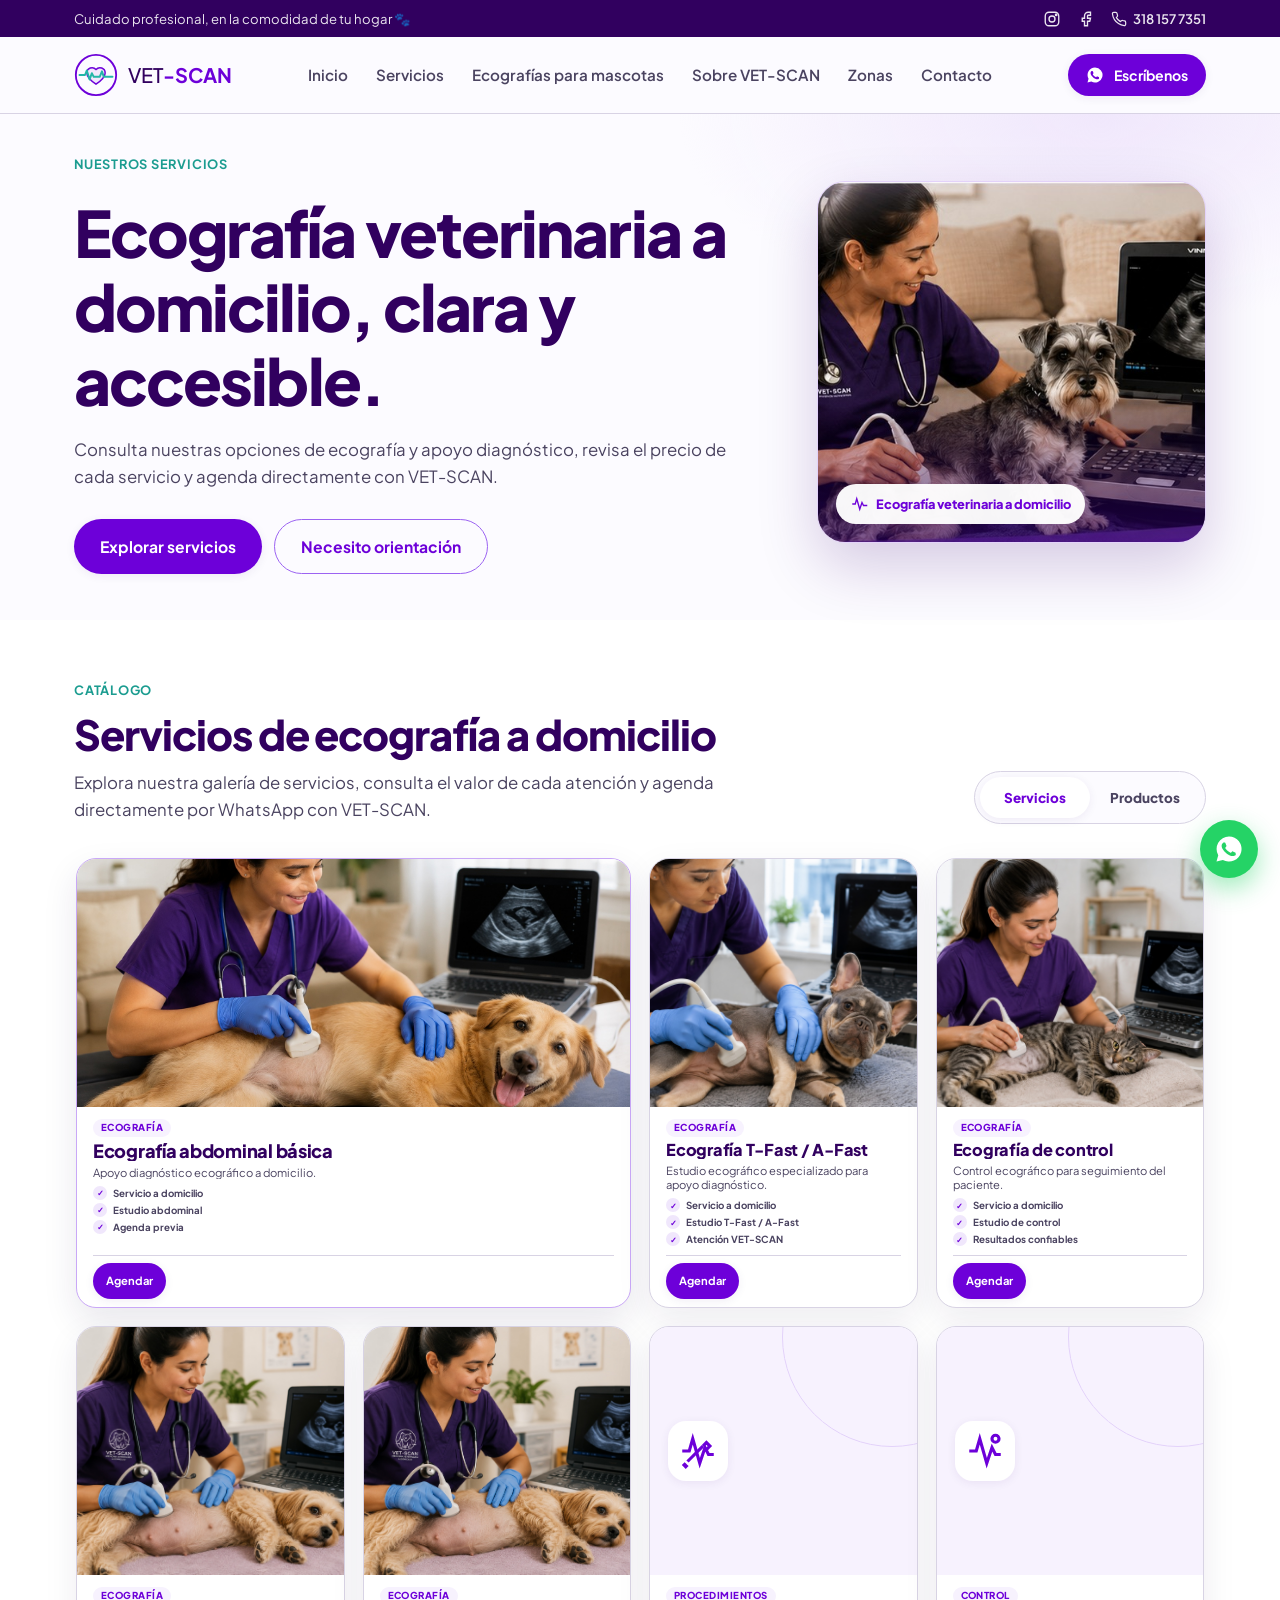
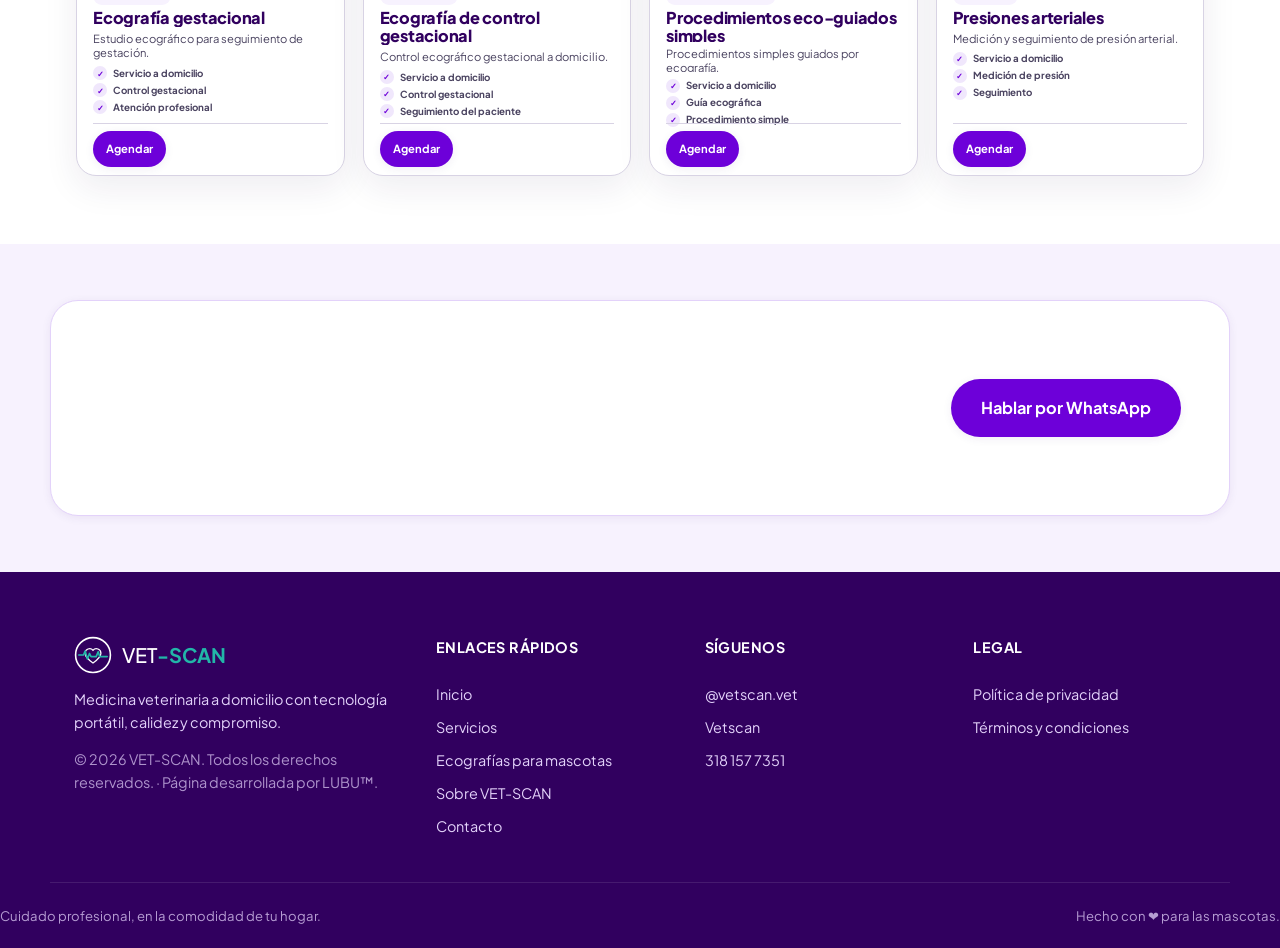
==== commit 43ec458b: "Add files via upload" ====
--- a/servicios.html
+++ b/servicios.html
@@ -10,7 +10,7 @@
 <link rel="preconnect" href="https://fonts.gstatic.com" crossorigin>
 <link href="https://fonts.googleapis.com/css2?family=Plus+Jakarta+Sans:wght@400;500;600;700;800&display=swap" rel="stylesheet">
 <link href="https://fonts.googleapis.com/css2?family=Nunito+Sans:wght@600;700;800&display=swap" rel="stylesheet">
-<link rel="stylesheet" href="css/styles.css">
+<link rel="stylesheet" href="styles.css">
 </head>
 <body class="services-page">
 
@@ -113,7 +113,7 @@
               <h3>Ecografía abdominal básica</h3>
               <p>Apoyo diagnóstico ecográfico a domicilio.</p>
               <ul class="catalog-card__features"><li>Servicio a domicilio</li><li>Estudio abdominal</li><li>Agenda previa</li></ul>
-              <div class="catalog-card__bottom"><div><span class="catalog-card__price-label">Precio</span><strong>$110.000</strong></div><a class="btn btn--primary btn--sm catalog-card__action" href="https://wa.me/573181577351?text=Hola%20VET-SCAN%2C%20quiero%20agendar%20Ecograf%C3%ADa%20abdominal%20b%C3%A1sica" target="_blank" rel="noopener">Agendar</a></div>
+              <div class="catalog-card__bottom"><a class="btn btn--primary btn--sm catalog-card__action" href="https://wa.me/573181577351?text=Hola%20VET-SCAN%2C%20quiero%20agendar%20Ecograf%C3%ADa%20abdominal%20b%C3%A1sica" target="_blank" rel="noopener">Agendar</a></div>
             </div>
           </article>
 
@@ -124,7 +124,7 @@
               <h3>Ecografía T-Fast / A-Fast</h3>
               <p>Estudio ecográfico especializado para apoyo diagnóstico.</p>
               <ul class="catalog-card__features"><li>Servicio a domicilio</li><li>Estudio T-Fast / A-Fast</li><li>Atención VET-SCAN</li></ul>
-              <div class="catalog-card__bottom"><div><span class="catalog-card__price-label">Precio</span><strong>$108.000</strong></div><a class="btn btn--primary btn--sm catalog-card__action" href="https://wa.me/573181577351?text=Hola%20VET-SCAN%2C%20quiero%20agendar%20Ecograf%C3%ADa%20T-Fast%20/%20A-Fast" target="_blank" rel="noopener">Agendar</a></div>
+              <div class="catalog-card__bottom"><a class="btn btn--primary btn--sm catalog-card__action" href="https://wa.me/573181577351?text=Hola%20VET-SCAN%2C%20quiero%20agendar%20Ecograf%C3%ADa%20T-Fast%20/%20A-Fast" target="_blank" rel="noopener">Agendar</a></div>
             </div>
           </article>
 
@@ -135,7 +135,7 @@
               <h3>Ecografía de control</h3>
               <p>Control ecográfico para seguimiento del paciente.</p>
               <ul class="catalog-card__features"><li>Servicio a domicilio</li><li>Estudio de control</li><li>Resultados confiables</li></ul>
-              <div class="catalog-card__bottom"><div><span class="catalog-card__price-label">Precio</span><strong>$65.000</strong></div><a class="btn btn--primary btn--sm catalog-card__action" href="https://wa.me/573181577351?text=Hola%20VET-SCAN%2C%20quiero%20agendar%20Ecograf%C3%ADa%20de%20control" target="_blank" rel="noopener">Agendar</a></div>
+              <div class="catalog-card__bottom"><a class="btn btn--primary btn--sm catalog-card__action" href="https://wa.me/573181577351?text=Hola%20VET-SCAN%2C%20quiero%20agendar%20Ecograf%C3%ADa%20de%20control" target="_blank" rel="noopener">Agendar</a></div>
             </div>
           </article>
 
@@ -146,7 +146,7 @@
               <h3>Ecografía gestacional</h3>
               <p>Estudio ecográfico para seguimiento de gestación.</p>
               <ul class="catalog-card__features"><li>Servicio a domicilio</li><li>Control gestacional</li><li>Atención profesional</li></ul>
-              <div class="catalog-card__bottom"><div><span class="catalog-card__price-label">Precio</span><strong>$108.000</strong></div><a class="btn btn--primary btn--sm catalog-card__action" href="https://wa.me/573181577351?text=Hola%20VET-SCAN%2C%20quiero%20agendar%20Ecograf%C3%ADa%20gestacional" target="_blank" rel="noopener">Agendar</a></div>
+              <div class="catalog-card__bottom"><a class="btn btn--primary btn--sm catalog-card__action" href="https://wa.me/573181577351?text=Hola%20VET-SCAN%2C%20quiero%20agendar%20Ecograf%C3%ADa%20gestacional" target="_blank" rel="noopener">Agendar</a></div>
             </div>
           </article>
 
@@ -157,7 +157,7 @@
               <h3>Ecografía de control gestacional</h3>
               <p>Control ecográfico gestacional a domicilio.</p>
               <ul class="catalog-card__features"><li>Servicio a domicilio</li><li>Control gestacional</li><li>Seguimiento del paciente</li></ul>
-              <div class="catalog-card__bottom"><div><span class="catalog-card__price-label">Precio</span><strong>$65.000</strong></div><a class="btn btn--primary btn--sm catalog-card__action" href="https://wa.me/573181577351?text=Hola%20VET-SCAN%2C%20quiero%20agendar%20Ecograf%C3%ADa%20de%20control%20gestacional" target="_blank" rel="noopener">Agendar</a></div>
+              <div class="catalog-card__bottom"><a class="btn btn--primary btn--sm catalog-card__action" href="https://wa.me/573181577351?text=Hola%20VET-SCAN%2C%20quiero%20agendar%20Ecograf%C3%ADa%20de%20control%20gestacional" target="_blank" rel="noopener">Agendar</a></div>
             </div>
           </article>
 
@@ -168,7 +168,7 @@
               <h3>Procedimientos eco-guiados simples</h3>
               <p>Procedimientos simples guiados por ecografía.</p>
               <ul class="catalog-card__features"><li>Servicio a domicilio</li><li>Guía ecográfica</li><li>Procedimiento simple</li></ul>
-              <div class="catalog-card__bottom"><div><span class="catalog-card__price-label">Precio</span><strong>$30.000</strong></div><a class="btn btn--primary btn--sm catalog-card__action" href="https://wa.me/573181577351?text=Hola%20VET-SCAN%2C%20quiero%20agendar%20Procedimientos%20eco-guiados%20simples" target="_blank" rel="noopener">Agendar</a></div>
+              <div class="catalog-card__bottom"><a class="btn btn--primary btn--sm catalog-card__action" href="https://wa.me/573181577351?text=Hola%20VET-SCAN%2C%20quiero%20agendar%20Procedimientos%20eco-guiados%20simples" target="_blank" rel="noopener">Agendar</a></div>
             </div>
           </article>
 
@@ -179,7 +179,7 @@
               <h3>Presiones arteriales</h3>
               <p>Medición y seguimiento de presión arterial.</p>
               <ul class="catalog-card__features"><li>Servicio a domicilio</li><li>Medición de presión</li><li>Seguimiento</li></ul>
-              <div class="catalog-card__bottom"><div><span class="catalog-card__price-label">Precio</span><strong>$70.000</strong></div><a class="btn btn--primary btn--sm catalog-card__action" href="https://wa.me/573181577351?text=Hola%20VET-SCAN%2C%20quiero%20agendar%20Presiones%20arteriales" target="_blank" rel="noopener">Agendar</a></div>
+              <div class="catalog-card__bottom"><a class="btn btn--primary btn--sm catalog-card__action" href="https://wa.me/573181577351?text=Hola%20VET-SCAN%2C%20quiero%20agendar%20Presiones%20arteriales" target="_blank" rel="noopener">Agendar</a></div>
             </div>
           </article>
 
@@ -211,12 +211,13 @@
       <button class="service-lightbox__close" type="button" data-lightbox-close aria-label="Cerrar servicio">
         <svg width="22" height="22" viewBox="0 0 24 24" fill="none" stroke="currentColor" stroke-width="2"><path d="M6 6l12 12M18 6L6 18"/></svg>
       </button>
-
-      <button class="service-lightbox__arrow service-lightbox__arrow--prev" type="button" data-lightbox-prev aria-label="Servicio anterior">
+<button class="service-lightbox__arrow service-lightbox__arrow--prev" type="button" data-lightbox-prev aria-label="Servicio anterior">
         <svg width="24" height="24" viewBox="0 0 24 24" fill="none" stroke="currentColor" stroke-width="2.2"><path d="M15 18l-6-6 6-6"/></svg>
       </button>
-
-      <div class="service-lightbox__grid">
+<button class="service-lightbox__arrow service-lightbox__arrow--next" type="button" data-lightbox-next aria-label="Siguiente servicio">
+        <svg width="24" height="24" viewBox="0 0 24 24" fill="none" stroke="currentColor" stroke-width="2.2"><path d="M9 18l6-6-6-6"/></svg>
+      </button>
+<div class="service-lightbox__grid">
         <div class="service-lightbox__visual" id="lightboxVisual" aria-hidden="true"></div>
         <div class="service-lightbox__content">
           <span class="catalog-card__tag" id="lightboxTag">Diagnóstico</span>
@@ -232,13 +233,7 @@
             <a class="btn btn--primary" id="lightboxAction" href="#" target="_blank" rel="noopener">Agendar</a>
           </div>
         </div>
-      </div>
-
-      <button class="service-lightbox__arrow service-lightbox__arrow--next" type="button" data-lightbox-next aria-label="Siguiente servicio">
-        <svg width="24" height="24" viewBox="0 0 24 24" fill="none" stroke="currentColor" stroke-width="2.2"><path d="M9 18l6-6-6-6"/></svg>
-      </button>
-
-      <div class="service-lightbox__counter" aria-live="polite">
+      </div><div class="service-lightbox__counter" aria-live="polite">
         <span id="lightboxIndex">1</span>
         <span>/</span>
         <span id="lightboxTotal">7</span>
@@ -270,7 +265,7 @@
         <span class="logo__text">VET<b>-SCAN</b></span>
       </a>
       <p>Medicina veterinaria a domicilio con tecnología portátil, calidez y compromiso.</p>
-      <p class="footer__copy">© <span id="year"></span> VET-SCAN. Todos los derechos reservados.</p>
+      <p class="footer__copy">© <span id="year"></span> VET-SCAN. Todos los derechos reservados. · Página desarrollada por LUBU™.</p>
     </div>
 
     <div class="footer__col">
@@ -309,6 +304,6 @@
   <svg width="20" height="20" viewBox="0 0 24 24" fill="none" stroke="currentColor" stroke-width="2"><path d="M12 19V5M5 12l7-7 7 7"/></svg>
 </button>
 
-<script src="js/main.js"></script>
+<script src="main.js"></script>
 </body>
 </html>
--- a/styles.css
+++ b/styles.css
@@ -0,0 +1,4282 @@
+/* ==========================================================================
+   VET-SCAN · Hoja de estilos principal
+   Sistema de diseño:
+   - Color: violeta (marca/confianza) + blanco + acento turquesa (tecnología/salud)
+   - Tipografía: Fraunces (display, cálida) + Plus Jakarta Sans (texto, clara)
+   - El elemento "firma" del sitio es el haz de escaneo animado del hero
+     y del panel de la sección de ecografía, que representa literalmente
+     el servicio diferencial del negocio.
+   ========================================================================== */
+
+/* ---------- 1. Tokens (variables de diseño) ---------- */
+:root{
+  /* Paleta violeta */
+  --violet-900:#32105F;
+  --violet-700:#6A2FD0;
+  --violet-500:#8750DA;
+  --violet-400:#A979E5;
+  --violet-300:#CEB5F0;
+  --violet-200:#E1D5F6;
+  --violet-100:#F1E9FC;
+  --violet-50:#F8F4FF;
+
+  /* Neutros */
+  --white:#FFFFFF;
+  --ink-900:#221A34;
+  --ink-700:#4A4360;
+  --gray-500:#77708A;
+  --gray-300:#D8D3E4;
+  --bg:#FCFBFF;
+
+  /* Acento (tecnología / escaneo) */
+  --teal-500:#22B6A8;
+  --teal-600:#1B9C90;
+
+  /* Tipografía */
+  --font-display:'Plus Jakarta Sans', -apple-system, BlinkMacSystemFont, 'Segoe UI', sans-serif;
+  --font-body:'Plus Jakarta Sans', -apple-system, BlinkMacSystemFont, 'Segoe UI', sans-serif;
+
+  /* Layout */
+  --container-w:1180px;
+  --radius-sm:10px;
+  --radius-md:16px;
+  --radius-lg:26px;
+  --shadow-sm:0 2px 10px rgba(43,30,77,0.06);
+  --shadow-md:0 12px 32px rgba(43,30,77,0.12);
+  --shadow-lg:0 24px 60px rgba(43,30,77,0.18);
+
+  --header-h:76px;
+}
+
+/* ---------- 2. Reset básico ---------- */
+*,*::before,*::after{box-sizing:border-box;margin:0;padding:0;}
+html{scroll-behavior:smooth;}
+body{
+  font-family:var(--font-body);
+  color:var(--ink-900);
+  background:var(--bg);
+  line-height:1.6;
+  -webkit-font-smoothing:antialiased;
+  overflow-x:hidden;
+}
+img,svg{display:block;max-width:100%;}
+a{color:inherit;text-decoration:none;}
+ul{list-style:none;}
+button{font:inherit;cursor:pointer;border:none;background:none;color:inherit;}
+input,select,textarea{font:inherit;color:inherit;}
+
+/* Accesibilidad: foco visible siempre */
+a:focus-visible,
+button:focus-visible,
+input:focus-visible,
+select:focus-visible,
+textarea:focus-visible{
+  outline:3px solid var(--teal-500);
+  outline-offset:2px;
+  border-radius:4px;
+}
+
+/* Respeta preferencia de movimiento reducido */
+@media (prefers-reduced-motion: reduce){
+  *{animation-duration:0.001ms !important;animation-iteration-count:1 !important;transition-duration:0.001ms !important;scroll-behavior:auto !important;}
+}
+
+.container{
+  width:100%;
+  max-width:var(--container-w);
+  margin-inline:auto;
+  padding-inline:24px;
+}
+
+/* ---------- 3. Tipografía ---------- */
+h1,h2,h3,h4{
+  font-family:var(--font-display);
+  font-weight:600;
+  color:var(--violet-900);
+  line-height:1.15;
+  letter-spacing:-0.01em;
+}
+h2{font-size:clamp(1.9rem,3.4vw,2.6rem);}
+h3{font-size:1.25rem;}
+h4{font-size:1.05rem;}
+
+.eyebrow{
+  display:inline-block;
+  font-size:0.8rem;
+  font-weight:700;
+  letter-spacing:0.06em;
+  text-transform:uppercase;
+  color:var(--teal-600);
+  margin-bottom:10px;
+}
+
+.section__lead{
+  color:var(--ink-700);
+  font-size:1.05rem;
+  max-width:56ch;
+}
+
+/* ---------- 4. Botones ---------- */
+.btn{
+  display:inline-flex;
+  align-items:center;
+  justify-content:center;
+  gap:10px;
+  padding:14px 26px;
+  border-radius:999px;
+  font-weight:700;
+  font-size:0.98rem;
+  transition:transform .18s ease, box-shadow .18s ease, background .18s ease;
+  white-space:nowrap;
+}
+.btn--primary{
+  background:var(--violet-700);
+  color:#fff;
+  box-shadow:var(--shadow-sm);
+}
+.btn--primary:hover{background:var(--violet-900);transform:translateY(-2px);box-shadow:var(--shadow-md);}
+.btn--ghost{
+  background:transparent;
+  color:var(--violet-700);
+  border:1.6px solid var(--violet-400);
+}
+.btn--ghost:hover{background:var(--violet-100);transform:translateY(-2px);}
+.btn--lg{padding:16px 30px;font-size:1.02rem;}
+.btn--sm{padding:10px 18px;font-size:0.88rem;}
+.btn--block{width:100%;}
+
+/* ---------- 5. Barra superior ---------- */
+.topbar{
+  background:var(--violet-900);
+  color:#fff;
+  font-size:0.82rem;
+}
+.topbar__inner{
+  display:flex;
+  align-items:center;
+  justify-content:space-between;
+  padding-block:8px;
+  gap:16px;
+}
+.topbar__text{opacity:.9;}
+.topbar__links{display:flex;align-items:center;gap:16px;}
+.topbar__links a{opacity:.9;transition:opacity .15s;}
+.topbar__links a:hover{opacity:1;color:var(--teal-500);}
+.topbar__phone{display:flex;align-items:center;gap:6px;font-weight:600;}
+
+/* ---------- 6. Encabezado ---------- */
+.header{
+  position:sticky;
+  top:0;
+  z-index:100;
+  background:rgba(252,251,255,0.9);
+  backdrop-filter:blur(10px);
+  border-bottom:1px solid var(--gray-300);
+}
+.header__inner{
+  display:flex;
+  align-items:center;
+  gap:24px;
+  height:var(--header-h);
+}
+.logo{display:flex;align-items:center;gap:10px;flex-shrink:0;}
+.logo__text{
+  font-family:var(--font-display);
+  font-size:1.25rem;
+  color:var(--violet-900);
+  font-weight:500;
+}
+.logo__text b{font-weight:700;color:var(--violet-700);}
+.logo--light .logo__text{color:#fff;}
+.logo--light .logo__text b{color:var(--teal-500);}
+
+.nav{
+  display:flex;
+  align-items:center;
+  gap:28px;
+  margin-inline:auto;
+}
+.nav__link{
+  font-size:0.95rem;
+  font-weight:600;
+  color:var(--ink-700);
+  position:relative;
+  padding-block:6px;
+  transition:color .15s;
+}
+.nav__link:hover,
+.nav__link.active-link{color:var(--violet-700);}
+.nav__link.active-link::after{
+  content:'';
+  position:absolute;
+  left:0;right:0;bottom:-2px;
+  height:2px;
+  background:var(--teal-500);
+  border-radius:2px;
+}
+
+.header__cta{flex-shrink:0;}
+
+.nav__toggle{
+  display:none;
+  flex-direction:column;
+  justify-content:center;
+  gap:5px;
+  width:38px;height:38px;
+  flex-shrink:0;
+}
+.nav__toggle span{
+  display:block;height:2px;width:100%;
+  background:var(--violet-900);
+  border-radius:2px;
+  transition:transform .25s ease, opacity .25s ease;
+}
+.nav__toggle[aria-expanded="true"] span:nth-child(1){transform:translateY(7px) rotate(45deg);}
+.nav__toggle[aria-expanded="true"] span:nth-child(2){opacity:0;}
+.nav__toggle[aria-expanded="true"] span:nth-child(3){transform:translateY(-7px) rotate(-45deg);}
+
+/* ---------- 7. Hero ---------- */
+.hero{
+  padding-block:64px 90px;
+  background:
+    radial-gradient(560px 380px at 88% 8%, var(--violet-100), transparent 60%),
+    var(--bg);
+  position:relative;
+  overflow:hidden;
+}
+.hero__inner{
+  display:grid;
+  grid-template-columns:1.05fr 0.95fr;
+  gap:56px;
+  align-items:center;
+}
+.hero__title{
+  font-size:clamp(2.2rem,4.4vw,3.4rem);
+  margin-block:14px 20px;
+}
+.hero__title span{color:var(--violet-700);}
+.hero__lead{
+  color:var(--ink-700);
+  font-size:1.08rem;
+  max-width:52ch;
+  margin-bottom:30px;
+}
+.hero__actions{display:flex;flex-wrap:wrap;align-items:stretch;gap:14px;margin-bottom:34px;}
+.hero__actions .btn{min-height:54px;}
+
+.hero__badges{
+  display:flex;flex-wrap:wrap;gap:22px;
+  color:var(--ink-700);
+  font-size:0.92rem;
+  font-weight:600;
+}
+.hero__badges li{display:flex;align-items:center;gap:8px;}
+.hero__badges svg{color:var(--violet-500);flex-shrink:0;}
+
+/* --- Visual del hero: tarjeta de escaneo (elemento firma) --- */
+.hero__visual{position:relative;display:flex;justify-content:center;}
+.scan-card{
+  background:#fff;
+  border-radius:var(--radius-lg);
+  box-shadow:var(--shadow-lg);
+  padding:20px;
+  width:100%;
+  max-width:400px;
+  border:1px solid var(--violet-100);
+}
+.scan-card__frame{
+  position:relative;
+  background:var(--violet-50);
+  border-radius:var(--radius-md);
+  overflow:hidden;
+  aspect-ratio:340/260;
+}
+.scan-card__pet{width:100%;height:100%;}
+.scan-card__frame--photo{background:#eeeaf8;}
+.scan-card__photo{width:100%;height:100%;object-fit:cover;object-position:center center;}
+.scan-beam--photo{height:28%;background:linear-gradient(180deg, rgba(34,182,168,0) 0%, rgba(34,182,168,0.10) 45%, rgba(34,182,168,0.34) 100%);border-bottom:2px solid rgba(34,182,168,0.9);}
+
+/* Haz de escaneo: barra turquesa que recorre la tarjeta verticalmente */
+.scan-beam{
+  position:absolute;
+  left:0;right:0;top:0;
+  height:34%;
+  background:linear-gradient(180deg, rgba(34,182,168,0) 0%, rgba(34,182,168,0.22) 45%, rgba(34,182,168,0.55) 100%);
+  border-bottom:2px solid var(--teal-500);
+  animation:scanSweep 3.2s ease-in-out infinite;
+}
+@keyframes scanSweep{
+  0%{transform:translateY(-10%);}
+  50%{transform:translateY(190%);}
+  100%{transform:translateY(-10%);}
+}
+
+.scan-card__readout{
+  display:flex;
+  align-items:center;
+  gap:10px;
+  margin-top:16px;
+  font-size:0.85rem;
+  font-weight:700;
+  color:var(--violet-900);
+}
+.scan-card__wave{margin-left:auto;}
+.dot{width:9px;height:9px;border-radius:50%;background:var(--gray-300);flex-shrink:0;}
+.dot--live{background:var(--teal-500);box-shadow:0 0 0 4px rgba(34,182,168,0.2);animation:pulse 1.6s ease-in-out infinite;}
+@keyframes pulse{
+  0%,100%{box-shadow:0 0 0 4px rgba(34,182,168,0.2);}
+  50%{box-shadow:0 0 0 8px rgba(34,182,168,0.08);}
+}
+
+.floating-chip{
+  position:absolute;
+  display:flex;
+  align-items:center;
+  gap:8px;
+  background:#fff;
+  padding:10px 16px;
+  border-radius:999px;
+  font-size:0.82rem;
+  font-weight:700;
+  color:var(--ink-900);
+  box-shadow:var(--shadow-md);
+}
+.floating-chip--top{top:6%;left:-6%;}
+.floating-chip--bottom{bottom:8%;right:-8%;}
+
+/* ---------- 8. Secciones genéricas ---------- */
+.section{padding-block:88px;}
+.section--muted{background:var(--violet-50);}
+.section__head{max-width:680px;margin-bottom:48px;}
+.section__head h2{margin-bottom:14px;}
+
+/* ---------- 9. Grid de servicios ---------- */
+.services-grid{
+  display:grid;
+  grid-template-columns:repeat(auto-fit,minmax(240px,1fr));
+  gap:22px;
+}
+.service-card{
+  background:#fff;
+  border:1px solid var(--gray-300);
+  border-radius:var(--radius-md);
+  padding:28px 24px;
+  transition:transform .2s ease, box-shadow .2s ease, border-color .2s ease;
+}
+.service-card:hover{
+  transform:translateY(-4px);
+  box-shadow:var(--shadow-md);
+  border-color:var(--violet-300);
+}
+.service-card--highlight{
+  background:linear-gradient(160deg, var(--violet-700), var(--violet-900));
+  border-color:transparent;
+  color:#fff;
+}
+.service-card--highlight h3,
+.service-card--highlight p{color:#fff;}
+.service-card--highlight .service-card__icon{background:rgba(255,255,255,0.14);color:#fff;}
+.service-card__icon{
+  width:52px;height:52px;
+  border-radius:14px;
+  background:var(--violet-100);
+  color:var(--violet-700);
+  display:flex;align-items:center;justify-content:center;
+  margin-bottom:16px;
+}
+.service-card h3{margin-bottom:8px;font-size:1.12rem;}
+.service-card p{color:var(--ink-700);font-size:0.94rem;}
+.service-card--highlight p{opacity:.9;}
+.service-card__link{
+  display:inline-block;
+  margin-top:14px;
+  font-weight:700;
+  font-size:0.9rem;
+  color:var(--teal-500);
+}
+
+/* ---------- 10. Sección de ecografía destacada ---------- */
+.section--scan{
+  background:var(--violet-900);
+  color:#fff;
+  position:relative;
+  overflow:hidden;
+}
+.section--scan::before{
+  content:'';
+  position:absolute;
+  inset:0;
+  background:radial-gradient(700px 400px at 10% 90%, rgba(34,182,168,0.14), transparent 60%);
+  pointer-events:none;
+}
+.scan-section__grid{
+  display:grid;
+  grid-template-columns:1fr 1fr;
+  gap:60px;
+  align-items:center;
+  position:relative;
+}
+.section--scan h2{color:#fff;}
+.section--scan .eyebrow{color:var(--teal-500);}
+.section--scan .section__lead{color:var(--violet-200);}
+
+.check-list{margin-block:26px;display:flex;flex-direction:column;gap:12px;}
+.check-list li{display:flex;align-items:flex-start;gap:10px;font-size:0.98rem;color:var(--violet-100);}
+.check-icon{
+  flex-shrink:0;
+  width:22px;height:22px;
+  border-radius:50%;
+  background:var(--teal-500);
+  color:var(--violet-900);
+  font-size:0.75rem;
+  font-weight:900;
+  display:flex;align-items:center;justify-content:center;
+}
+
+.scan-panel{
+  background:#181129;
+  border-radius:var(--radius-lg);
+  padding:18px;
+  border:1px solid rgba(255,255,255,0.08);
+  box-shadow:var(--shadow-lg);
+}
+.scan-panel__header{
+  display:flex;align-items:center;gap:8px;
+  font-size:0.82rem;font-weight:700;
+  color:var(--violet-200);
+  margin-bottom:14px;
+}
+.scan-panel__body{border-radius:var(--radius-md);overflow:hidden;}
+.scan-panel__img{width:100%;height:auto;}
+.scan-panel__scanline{animation:scanline 2.6s linear infinite;}
+@keyframes scanline{
+  0%{transform:translateY(-70px);opacity:0;}
+  15%{opacity:.9;}
+  85%{opacity:.9;}
+  100%{transform:translateY(70px);opacity:0;}
+}
+.scan-panel__footer{
+  display:flex;justify-content:space-between;
+  margin-top:14px;
+  font-size:0.82rem;
+  color:var(--violet-200);
+}
+.scan-panel__footer strong{color:#fff;}
+
+/* ---------- 11. Sobre nosotros ---------- */
+.about__grid{
+  display:grid;
+  grid-template-columns:1.2fr 0.8fr;
+  gap:60px;
+  align-items:start;
+}
+.reasons{margin-top:28px;display:flex;flex-direction:column;gap:17px;}
+.reason{display:flex;gap:16px;}
+.reason__num{
+  font-family:var(--font-display);
+  font-size:1.4rem;
+  color:var(--violet-300);
+  font-weight:700;
+  flex-shrink:0;
+  width:40px;
+}
+.reason h4{margin-bottom:4px;}
+.reason p{color:var(--ink-700);font-size:0.94rem;}
+
+.about__stats{
+  display:grid;
+  grid-template-columns:1fr 1fr;
+  gap:18px;
+  margin-top:148px;
+  align-self:start;
+}
+.stat-card{
+  background:var(--violet-50);
+  border:1px solid var(--violet-200);
+  border-radius:var(--radius-md);
+  padding:26px 20px;
+  text-align:center;
+}
+.stat-card__num{
+  display:block;
+  font-family:var(--font-body);
+  font-size:2.15rem;
+  color:var(--violet-700);
+  font-weight:800;
+  letter-spacing:-.03em;
+  font-variant-numeric:tabular-nums;
+}
+.stat-card__label{font-size:0.86rem;color:var(--ink-700);font-weight:600;}
+
+/* ---------- 12. Zonas de cobertura ---------- */
+.zones__grid{
+  display:grid;
+  grid-template-columns:1fr 0.85fr;
+  gap:56px;
+  align-items:center;
+}
+.zones-list{
+  display:grid;
+  grid-template-columns:repeat(2,1fr);
+  gap:12px 18px;
+  margin-block:26px;
+}
+.zones-list li{
+  padding:12px 16px;
+  background:#fff;
+  border:1px solid var(--gray-300);
+  border-radius:10px;
+  font-weight:600;
+  font-size:0.92rem;
+}
+.zones__map{display:flex;justify-content:center;}
+.zones__map-svg{width:100%;max-width:320px;}
+.pin{animation:bob 2.4s ease-in-out infinite;transform-origin:160px 194px;}
+@keyframes bob{
+  0%,100%{transform:translateY(0);}
+  50%{transform:translateY(-6px);}
+}
+
+/* ---------- 13. Booking / formulario ---------- */
+.booking{
+  background:linear-gradient(150deg, var(--violet-700), var(--violet-900));
+  color:#fff;
+}
+.booking__grid{
+  display:grid;
+  grid-template-columns:0.9fr 1.1fr;
+  gap:56px;
+  align-items:center;
+}
+.booking__copy h2{color:#fff;margin-bottom:14px;}
+.booking__copy p{color:var(--violet-200);max-width:44ch;}
+.booking__phone{
+  display:inline-flex;align-items:center;gap:12px;
+  font-size:1.6rem;font-weight:800;
+  color:#fff;
+  margin-block:22px 10px;
+}
+.booking__phone svg{color:var(--teal-500);}
+.booking__note{font-size:0.9rem;color:var(--violet-200);}
+
+.booking-form{
+  background:#fff;
+  border-radius:var(--radius-lg);
+  padding:32px;
+  color:var(--ink-900);
+  box-shadow:var(--shadow-lg);
+}
+.booking-form h3{margin-bottom:18px;}
+.booking-form__row{
+  display:grid;
+  grid-template-columns:1fr 1fr;
+  gap:16px;
+}
+.field{margin-bottom:16px;}
+.field label{
+  display:block;
+  font-size:0.85rem;
+  font-weight:700;
+  margin-bottom:6px;
+  color:var(--ink-700);
+}
+.field input,
+.field select,
+.field textarea{
+  width:100%;
+  padding:12px 14px;
+  border:1.5px solid var(--gray-300);
+  border-radius:10px;
+  background:var(--bg);
+  transition:border-color .15s;
+}
+.field input:focus,
+.field select:focus,
+.field textarea:focus{
+  border-color:var(--violet-500);
+  outline:none;
+}
+.field textarea{resize:vertical;min-height:80px;}
+.booking-form__privacy{
+  text-align:center;
+  font-size:0.8rem;
+  color:var(--gray-500);
+  margin-top:12px;
+}
+
+/* ---------- 14. Footer ---------- */
+.footer{background:var(--violet-900);color:var(--violet-200);padding-top:64px;}
+.footer__grid{
+  display:grid;
+  grid-template-columns:1.4fr 1fr 1fr 1fr;
+  gap:36px;
+  padding-bottom:44px;
+  border-bottom:1px solid rgba(255,255,255,0.1);
+}
+.footer__brand p{font-size:0.9rem;margin-top:14px;max-width:32ch;}
+.footer__copy{margin-top:18px;font-size:0.8rem;opacity:.7;}
+.footer__col h5{color:#fff;font-size:0.9rem;margin-bottom:14px;letter-spacing:.03em;text-transform:uppercase;}
+.footer__col{display:flex;flex-direction:column;gap:10px;font-size:0.9rem;}
+.footer__col a:hover{color:var(--teal-500);}
+.footer__bottom{
+  display:flex;
+  justify-content:space-between;
+  flex-wrap:wrap;
+  gap:8px;
+  padding-block:22px;
+  font-size:0.82rem;
+  opacity:.75;
+}
+
+/* ---------- 15. Flotantes ---------- */
+.whatsapp-float{
+  position:fixed;
+  right:22px;bottom:22px;
+  width:58px;height:58px;
+  border-radius:50%;
+  background:#25D366;
+  color:#fff;
+  display:flex;align-items:center;justify-content:center;
+  box-shadow:0 10px 26px rgba(37,211,102,0.45);
+  z-index:90;
+  transition:transform .2s ease;
+}
+.whatsapp-float:hover{transform:scale(1.08);}
+
+.back-to-top{
+  position:fixed;
+  right:22px;bottom:92px;
+  width:44px;height:44px;
+  border-radius:50%;
+  background:#fff;
+  color:var(--violet-700);
+  display:flex;align-items:center;justify-content:center;
+  box-shadow:var(--shadow-md);
+  z-index:90;
+  opacity:0;
+  pointer-events:none;
+  transform:translateY(10px);
+  transition:opacity .25s ease, transform .25s ease;
+}
+.back-to-top.is-visible{opacity:1;pointer-events:auto;transform:translateY(0);}
+
+/* ---------- 16. Animaciones de entrada (scroll reveal) ---------- */
+[data-reveal]{
+  opacity:0;
+  transform:translateY(24px);
+  transition:opacity .7s ease, transform .7s ease;
+}
+[data-reveal].is-visible{
+  opacity:1;
+  transform:translateY(0);
+}
+
+/* ==========================================================================
+   17. RESPONSIVE
+   ========================================================================== */
+
+/* Tablets */
+@media (max-width:1024px){
+  .about__stats{margin-top:10px;}
+  .hero__inner,
+  .scan-section__grid,
+  .about__grid,
+  .zones__grid,
+  .booking__grid{
+    grid-template-columns:1fr;
+  }
+  .hero__visual{order:-1;max-width:440px;margin-inline:auto;}
+  .about__stats{margin-top:10px;}
+  .floating-chip--top{left:2%;}
+  .floating-chip--bottom{right:2%;}
+}
+
+/* Menú móvil + ajustes generales */
+@media (max-width:860px){
+  .topbar__text{display:none;}
+
+  .nav{
+    position:fixed;
+    top:var(--header-h);
+    left:0;right:0;
+    background:#fff;
+    flex-direction:column;
+    align-items:flex-start;
+    gap:0;
+    padding:10px 24px 20px;
+    box-shadow:var(--shadow-md);
+    transform:translateY(-12px);
+    opacity:0;
+    visibility:hidden;
+    transition:opacity .2s ease, transform .2s ease, visibility .2s;
+  }
+  .nav.is-open{
+    transform:translateY(0);
+    opacity:1;
+    visibility:visible;
+  }
+  .nav__link{width:100%;padding-block:12px;border-bottom:1px solid var(--gray-300);}
+
+  .nav__toggle{display:flex;}
+  .header__cta{display:none;}
+
+  .hero{padding-block:44px 64px;}
+  .hero__actions{width:100%;}
+  .hero__actions .btn{width:100%;}
+  .scan-card__photo{object-position:center center;}
+  .section{padding-block:64px;}
+
+  .booking-form__row{grid-template-columns:1fr;}
+  .zones-list{grid-template-columns:1fr;}
+  .footer__grid{grid-template-columns:1fr 1fr;}
+}
+
+/* Móviles */
+@media (max-width:560px){
+  .container{padding-inline:18px;}
+  .hero__actions{flex-direction:column;align-items:stretch;}
+  .hero__actions .btn{width:100%;}
+  .hero__badges{flex-direction:column;gap:10px;}
+  .footer__grid{grid-template-columns:1fr;}
+  .booking-form{padding:22px;}
+  .floating-chip{font-size:0.72rem;padding:8px 12px;}
+  .floating-chip--top{top:-4%;}
+  .floating-chip--bottom{bottom:-4%;}
+  .whatsapp-float{width:52px;height:52px;right:16px;bottom:16px;}
+  .back-to-top{right:16px;bottom:80px;width:40px;height:40px;}
+}
+
+/* ========================================================================== 
+   18. CARRUSEL DE SERVICIOS — paso 1
+   ========================================================================== */
+.services-section{
+  overflow:hidden;
+}
+
+.services-section__head{
+  margin-bottom:34px;
+}
+
+.services-carousel{
+  position:relative;
+  width:100%;
+}
+
+.services-carousel__viewport{
+  position:relative;
+  overflow-x:auto;
+  overflow-y:hidden;
+  scroll-behavior:auto;
+  scrollbar-width:none;
+  -ms-overflow-style:none;
+  cursor:grab;
+  overscroll-behavior-x:contain;
+  touch-action:pan-x;
+  padding:4px 2px 18px;
+}
+
+.services-carousel__viewport::-webkit-scrollbar{
+  display:none;
+}
+
+.services-carousel__viewport.is-dragging{
+  cursor:grabbing;
+  scroll-behavior:auto;
+}
+
+.services-carousel__track{
+  display:flex;
+  align-items:stretch;
+  gap:18px;
+  width:max-content;
+  padding-right:2px;
+}
+
+.services-carousel .service-card{
+  display:flex;
+  flex:0 0 clamp(245px, 28vw, 315px);
+  min-height:292px;
+  flex-direction:column;
+  align-items:flex-start;
+  padding:22px 20px 20px;
+  border-radius:20px;
+  border:1px solid var(--gray-300);
+  box-shadow:none;
+  transform:none;
+  position:relative;
+  overflow:hidden;
+}
+
+.services-carousel .service-card::after{
+  content:'';
+  position:absolute;
+  inset:auto 18px 0;
+  height:2px;
+  background:linear-gradient(90deg, var(--teal-500), transparent);
+  opacity:.65;
+}
+
+.services-carousel .service-card:hover{
+  transform:translateY(-3px);
+  box-shadow:var(--shadow-md);
+  border-color:var(--violet-300);
+}
+
+.services-carousel .service-card:focus-visible{
+  outline:3px solid var(--teal-500);
+  outline-offset:3px;
+}
+
+.services-carousel .service-card__icon{
+  width:56px;
+  height:56px;
+  border-radius:16px;
+  margin-bottom:14px;
+  background:var(--violet-100);
+  color:var(--violet-700);
+}
+
+.services-carousel .service-card__tag{
+  display:inline-flex;
+  align-items:center;
+  min-height:24px;
+  margin-bottom:8px;
+  padding:4px 9px;
+  border-radius:999px;
+  background:var(--violet-50);
+  color:var(--violet-700);
+  font-size:.72rem;
+  font-weight:800;
+  letter-spacing:.04em;
+  text-transform:uppercase;
+}
+
+.services-carousel .service-card h3{
+  margin-bottom:8px;
+  font-size:1.13rem;
+}
+
+.services-carousel .service-card p{
+  color:var(--ink-700);
+  font-size:.89rem;
+  line-height:1.65;
+}
+
+.services-carousel .service-card__price{display:inline-flex;align-items:center;margin-top:12px;color:var(--violet-700);font-size:.98rem;font-weight:800;}
+
+.services-carousel .service-card--highlight .service-card__price{color:#fff;}
+
+.services-carousel .service-card__link{
+  margin-top:auto;
+  padding-top:16px;
+  color:var(--teal-600);
+  font-size:.86rem;
+  font-weight:800;
+}
+
+.services-carousel .service-card__link span{
+  display:inline-block;
+  margin-left:5px;
+  transition:transform .18s ease;
+}
+
+.services-carousel .service-card:hover .service-card__link span{
+  transform:translateX(4px);
+}
+
+.services-carousel .service-card--highlight{
+  background:linear-gradient(160deg, var(--violet-700), var(--violet-900));
+  border-color:transparent;
+}
+
+.services-carousel .service-card--highlight::after{
+  background:linear-gradient(90deg, var(--teal-500), rgba(255,255,255,.15), transparent);
+}
+
+.services-carousel .service-card--highlight .service-card__icon{
+  background:rgba(255,255,255,.14);
+  color:#fff;
+}
+
+.services-carousel .service-card--highlight .service-card__tag,
+.services-carousel .service-card--highlight h3,
+.services-carousel .service-card--highlight p{
+  color:#fff;
+}
+
+.services-carousel .service-card--highlight .service-card__tag{
+  background:rgba(255,255,255,.12);
+}
+
+.services-carousel .service-card--highlight p{
+  opacity:.9;
+}
+
+.services-carousel .service-card--highlight .service-card__link{
+  color:var(--teal-500);
+}
+
+.services-carousel__controls{
+  display:flex;
+  align-items:center;
+  justify-content:space-between;
+  gap:16px;
+  margin-top:2px;
+}
+
+.services-carousel__hint{
+  color:var(--gray-500);
+  font-size:.78rem;
+  font-weight:700;
+  text-align:center;
+  flex:1;
+}
+
+.services-carousel__button{
+  width:42px;
+  height:42px;
+  flex:0 0 42px;
+  display:flex;
+  align-items:center;
+  justify-content:center;
+  border:1px solid var(--gray-300);
+  border-radius:50%;
+  background:#fff;
+  color:var(--violet-700);
+  box-shadow:var(--shadow-sm);
+  transition:transform .18s ease, border-color .18s ease, background .18s ease;
+}
+
+.services-carousel__button:hover{
+  transform:translateY(-2px);
+  border-color:var(--violet-300);
+  background:var(--violet-50);
+}
+
+@media (max-width:1024px){
+  .services-carousel .service-card{
+    flex-basis:280px;
+  }
+}
+
+@media (max-width:860px){
+  .services-carousel__viewport{
+    padding-bottom:14px;
+  }
+
+  .services-carousel .service-card{
+    flex-basis:min(78vw, 292px);
+    min-height:278px;
+  }
+
+  .services-carousel__hint{
+    font-size:.72rem;
+  }
+}
+
+@media (max-width:560px){
+  .services-carousel__track{
+    gap:14px;
+  }
+
+  .services-carousel .service-card{
+    flex-basis:82vw;
+    min-height:270px;
+    padding:20px 18px 18px;
+  }
+
+  .services-carousel__controls{
+    gap:10px;
+  }
+
+  .services-carousel__button{
+    width:40px;
+    height:40px;
+    flex-basis:40px;
+  }
+
+  .services-carousel__hint{
+    padding-inline:4px;
+  }
+}
+
+
+/* ========================================================================
+   19. VISTA SERVICIOS — GALERÍA / CATÁLOGO
+   ======================================================================== */
+.services-page__hero{
+  padding-block:36px 46px;
+  background:
+    radial-gradient(680px 340px at 86% 0%, var(--violet-100), transparent 62%),
+    var(--bg);
+}
+
+.services-page__hero-inner{
+  display:grid;
+  grid-template-columns:minmax(0,1.15fr) minmax(300px,.65fr);
+  gap:54px;
+  align-items:center;
+}
+
+.services-page__intro h1{
+  max-width:760px;
+  font-size:clamp(2.35rem,5vw,4rem);
+  margin-block:12px 20px;
+}
+
+.services-page__hero-actions{
+  display:flex;
+  flex-wrap:wrap;
+  gap:12px;
+  margin-top:28px;
+}
+
+.services-page__hero-media{
+  position:relative;
+  min-height:360px;
+  border-radius:28px;
+  overflow:hidden;
+  border:1px solid var(--violet-200);
+  box-shadow:var(--shadow-lg);
+  background:var(--violet-50);
+}
+
+.services-page__hero-media img{
+  display:block;
+  width:100%;
+  height:100%;
+  min-height:360px;
+  object-fit:cover;
+  object-position:center;
+}
+
+.services-page__hero-media-overlay{
+  position:absolute;
+  inset:auto 0 0;
+  height:42%;
+  background:linear-gradient(180deg,transparent,rgba(48,0,112,.56));
+  pointer-events:none;
+}
+
+.services-page__hero-media-badge{
+  position:absolute;
+  left:18px;
+  bottom:18px;
+  display:inline-flex;
+  align-items:center;
+  gap:8px;
+  padding:10px 14px;
+  border-radius:999px;
+  background:rgba(255,255,255,.96);
+  color:var(--violet-700);
+  font-size:.8rem;
+  font-weight:800;
+  box-shadow:var(--shadow-sm);
+}
+
+.services-page__hero-card{
+  background:#fff;
+  border:1px solid var(--violet-200);
+  border-radius:28px;
+  padding:30px;
+  box-shadow:var(--shadow-lg);
+  position:relative;
+  overflow:hidden;
+}
+
+.services-page__hero-card::after{
+  content:'';
+  position:absolute;
+  width:180px;
+  height:180px;
+  border-radius:50%;
+  right:-80px;
+  bottom:-80px;
+  background:var(--violet-50);
+}
+
+.services-page__hero-card-icon{
+  width:68px;
+  height:68px;
+  border-radius:20px;
+  display:flex;
+  align-items:center;
+  justify-content:center;
+  margin-bottom:22px;
+  background:var(--violet-100);
+  color:var(--violet-700);
+}
+
+.services-page__hero-card-label{
+  display:block;
+  color:var(--teal-600);
+  font-size:.75rem;
+  font-weight:800;
+  letter-spacing:.07em;
+  text-transform:uppercase;
+  margin-bottom:7px;
+}
+
+.services-page__hero-card strong{
+  display:block;
+  font-family:var(--font-display);
+  font-size:1.75rem;
+  line-height:1.18;
+  color:var(--violet-900);
+  max-width:13ch;
+  position:relative;
+  z-index:1;
+}
+
+.services-page__hero-card p{
+  color:var(--ink-700);
+  font-size:.95rem;
+  margin-top:12px;
+  max-width:34ch;
+  position:relative;
+  z-index:1;
+}
+
+.services-catalog{
+  background:#fff;
+  padding-top:46px;
+}
+
+.services-catalog__head{
+  display:flex;
+  align-items:flex-end;
+  justify-content:space-between;
+  gap:28px;
+  margin-bottom:30px;
+}
+
+.services-catalog__head h2{margin-bottom:12px;}
+
+.catalog-tabs{
+  display:inline-flex;
+  padding:5px;
+  border:1px solid var(--gray-300);
+  border-radius:999px;
+  background:var(--bg);
+  flex-shrink:0;
+}
+
+.catalog-tab{
+  min-width:110px;
+  padding:10px 16px;
+  border-radius:999px;
+  color:var(--ink-700);
+  font-size:.84rem;
+  font-weight:800;
+  transition:background .18s ease,color .18s ease,box-shadow .18s ease;
+}
+
+.catalog-tab:hover{color:var(--violet-700);}
+
+.catalog-tab.is-active{
+  background:#fff;
+  color:var(--violet-700);
+  box-shadow:var(--shadow-sm);
+}
+
+.catalog-panel[hidden]{display:none;}
+
+.services-gallery{
+  display:grid;
+  grid-template-columns:48px minmax(0,1fr) 48px;
+  gap:16px;
+  align-items:center;
+}
+
+.services-gallery__viewport{
+  overflow-x:auto;
+  overflow-y:hidden;
+  scrollbar-width:none;
+  -ms-overflow-style:none;
+  scroll-behavior:smooth;
+  overscroll-behavior-x:contain;
+  scroll-snap-type:x mandatory;
+  cursor:grab;
+  touch-action:pan-x;
+  border-radius:24px;
+}
+
+.services-gallery__viewport::-webkit-scrollbar{display:none;}
+.services-gallery__viewport.is-dragging{cursor:grabbing;scroll-behavior:auto;}
+
+.services-gallery__track{
+  display:flex;
+  gap:22px;
+  width:max-content;
+  padding:5px 2px 16px;
+}
+
+.catalog-card{
+  width:min(390px,calc(85vw - 30px));
+  min-height:500px;
+  flex:0 0 min(390px,calc(85vw - 30px));
+  display:flex;
+  flex-direction:column;
+  overflow:hidden;
+  background:#fff;
+  border:1px solid var(--gray-300);
+  border-radius:24px;
+  box-shadow:0 12px 34px rgba(43,30,77,.08);
+  scroll-snap-align:start;
+  transition:transform .22s ease,box-shadow .22s ease,border-color .22s ease;
+}
+
+.catalog-card:hover{
+  transform:translateY(-5px);
+  border-color:var(--violet-300);
+  box-shadow:var(--shadow-md);
+}
+
+.catalog-card__visual{
+  min-height:190px;
+  display:flex;
+  align-items:center;
+  justify-content:space-between;
+  gap:12px;
+  padding:26px;
+  position:relative;
+  background:linear-gradient(145deg,var(--violet-700),var(--violet-900));
+  color:#fff;
+  overflow:hidden;
+}
+
+.catalog-card__visual::before{
+  content:'';
+  position:absolute;
+  width:220px;
+  height:220px;
+  border-radius:50%;
+  right:-85px;
+  top:-100px;
+  border:1px solid rgba(255,255,255,.14);
+}
+
+.catalog-card__visual--soft{
+  background:var(--violet-50);
+  color:var(--violet-700);
+}
+
+.catalog-card__visual--soft::before{border-color:var(--violet-200);}
+
+.catalog-card__icon{
+  width:80px;
+  height:80px;
+  display:flex;
+  align-items:center;
+  justify-content:center;
+  border-radius:22px;
+  background:rgba(255,255,255,.14);
+  position:relative;
+  z-index:1;
+}
+
+.catalog-card__visual--soft .catalog-card__icon{background:#fff;box-shadow:var(--shadow-sm);}
+
+.catalog-card__badge{
+  align-self:flex-start;
+  padding:7px 11px;
+  border-radius:999px;
+  background:rgba(255,255,255,.12);
+  font-size:.68rem;
+  font-weight:800;
+  letter-spacing:.04em;
+  text-transform:uppercase;
+  position:relative;
+  z-index:1;
+}
+
+.catalog-card__body{
+  display:flex;
+  flex:1;
+  flex-direction:column;
+  padding:24px 24px 22px;
+}
+
+.catalog-card__tag{
+  display:inline-flex;
+  width:max-content;
+  margin-bottom:9px;
+  padding:5px 9px;
+  border-radius:999px;
+  background:var(--violet-50);
+  color:var(--violet-700);
+  font-size:.7rem;
+  font-weight:800;
+  text-transform:uppercase;
+  letter-spacing:.05em;
+}
+
+.catalog-card h3{
+  font-size:1.42rem;
+  margin-bottom:10px;
+}
+
+.catalog-card p{
+  color:var(--ink-700);
+  font-size:.9rem;
+  line-height:1.65;
+}
+
+.catalog-card__features{
+  display:flex;
+  flex-direction:column;
+  gap:7px;
+  margin-top:18px;
+}
+
+.catalog-card__features li{
+  display:flex;
+  align-items:center;
+  gap:8px;
+  color:var(--ink-700);
+  font-size:.78rem;
+  font-weight:700;
+}
+
+.catalog-card__features li::before{
+  content:'✓';
+  width:18px;
+  height:18px;
+  border-radius:50%;
+  display:inline-flex;
+  align-items:center;
+  justify-content:center;
+  flex:0 0 18px;
+  background:var(--violet-100);
+  color:var(--violet-700);
+  font-size:.65rem;
+  font-weight:900;
+}
+
+.catalog-card__bottom{
+  display:flex;
+  align-items:flex-end;
+  justify-content:space-between;
+  gap:16px;
+  margin-top:auto;
+  padding-top:22px;
+  border-top:1px solid var(--gray-300);
+}
+
+.catalog-card__price-label{
+  display:block;
+  margin-bottom:2px;
+  color:var(--gray-500);
+  font-size:.72rem;
+  font-weight:700;
+  text-transform:uppercase;
+  letter-spacing:.05em;
+}
+
+.catalog-card__bottom strong{
+  display:block;
+  color:var(--violet-900);
+  font-family:var(--font-display);
+  font-size:1.15rem;
+}
+
+.catalog-card__action{flex-shrink:0;}
+
+.catalog-card--featured{
+  border-color:var(--violet-300);
+}
+
+.services-gallery__arrow{
+  width:48px;
+  height:48px;
+  display:flex;
+  align-items:center;
+  justify-content:center;
+  border:1px solid var(--gray-300);
+  border-radius:50%;
+  background:#fff;
+  color:var(--violet-700);
+  box-shadow:var(--shadow-sm);
+  transition:transform .18s ease,background .18s ease,border-color .18s ease,opacity .18s ease;
+  z-index:2;
+}
+
+.services-gallery__arrow:hover:not(:disabled){
+  transform:translateY(-2px);
+  background:var(--violet-50);
+  border-color:var(--violet-300);
+}
+
+.services-gallery__arrow:disabled{opacity:.38;cursor:not-allowed;}
+
+.services-gallery__footer{
+  display:flex;
+  align-items:center;
+  justify-content:space-between;
+  gap:20px;
+  margin-top:14px;
+  padding-inline:66px;
+}
+
+.services-gallery__footer p{
+  color:var(--gray-500);
+  font-size:.76rem;
+  font-weight:700;
+  text-align:right;
+}
+
+.services-gallery__counter{
+  display:flex;
+  align-items:center;
+  gap:10px;
+  color:var(--violet-700);
+  font-family:var(--font-display);
+  font-weight:700;
+  font-size:.96rem;
+}
+
+.services-gallery__counter-line{
+  width:42px;
+  height:1px;
+  background:var(--violet-300);
+}
+
+.products-empty{
+  min-height:420px;
+  display:flex;
+  flex-direction:column;
+  align-items:center;
+  justify-content:center;
+  text-align:center;
+  padding:70px 24px;
+  border:1px dashed var(--violet-300);
+  border-radius:28px;
+  background:var(--violet-50);
+}
+
+.products-empty__icon{
+  width:78px;
+  height:78px;
+  display:flex;
+  align-items:center;
+  justify-content:center;
+  margin-bottom:20px;
+  border-radius:24px;
+  background:#fff;
+  color:var(--violet-700);
+  box-shadow:var(--shadow-sm);
+}
+
+.products-empty h3{font-size:1.65rem;margin-bottom:10px;}
+.products-empty p:not(.eyebrow){max-width:620px;color:var(--ink-700);font-size:.92rem;}
+.products-empty .btn{margin-top:22px;}
+
+.services-page__cta-section{background:var(--violet-50);}
+
+.services-page__cta{
+  display:flex;
+  align-items:center;
+  justify-content:space-between;
+  gap:30px;
+  padding:48px;
+  border:1px solid var(--violet-200);
+  border-radius:28px;
+  background:#fff;
+  box-shadow:var(--shadow-sm);
+}
+
+.services-page__cta h2{margin-bottom:10px;}
+.services-page__cta p:not(.eyebrow){color:var(--ink-700);max-width:55ch;}
+
+@media (max-width:1024px){
+  .services-page__hero-inner{grid-template-columns:1fr;}
+  .services-page__hero-card{max-width:520px;}
+  .services-catalog__head{align-items:flex-start;flex-direction:column;}
+  .services-gallery__footer{padding-inline:4px;}
+}
+
+@media (max-width:860px){
+  .services-page__hero{padding-block:54px 48px;}
+  .services-page__hero-actions{flex-direction:column;align-items:stretch;}
+  .services-page__hero-actions .btn{width:100%;}
+  .services-gallery{grid-template-columns:42px minmax(0,1fr) 42px;gap:10px;}
+  .services-gallery__arrow{width:42px;height:42px;}
+  .catalog-card{min-height:540px;}
+  .services-page__cta{flex-direction:column;align-items:flex-start;padding:34px 26px;}
+}
+
+@media (max-width:560px){
+  .services-page__intro h1{font-size:clamp(2.15rem,10vw,3rem);}
+  .services-page__hero-card{padding:24px;}
+  .catalog-tabs{width:100%;}
+  .catalog-tab{flex:1;min-width:0;}
+  .services-gallery{grid-template-columns:36px minmax(0,1fr) 36px;gap:6px;}
+  .services-gallery__arrow{width:36px;height:36px;}
+  .catalog-card{width:calc(100vw - 92px);flex-basis:calc(100vw - 92px);min-height:525px;border-radius:20px;}
+  .catalog-card__visual{min-height:164px;padding:20px;}
+  .catalog-card__icon{width:68px;height:68px;border-radius:18px;}
+  .catalog-card__body{padding:20px 18px 18px;}
+  .catalog-card h3{font-size:1.25rem;}
+  .catalog-card__bottom{align-items:stretch;flex-direction:column;}
+  .catalog-card__action{width:100%;}
+  .services-gallery__footer{align-items:flex-start;flex-direction:column;gap:9px;margin-top:10px;}
+  .services-gallery__footer p{text-align:left;}
+  .products-empty{padding:46px 18px;min-height:360px;}
+  .services-page__cta{padding:28px 20px;}
+}
+
+
+/* ========================================================================
+   20. GALERÍA DE SERVICIOS · COMPOSICIÓN 4 COLUMNAS / 7 TARJETAS
+   - La ecografía funciona como pieza principal 2x2.
+   - Dos tarjetas normales acompañan la primera fila.
+   - Las cuatro restantes completan una segunda fila simétrica.
+   ======================================================================== */
+.services-gallery{
+  display:block;
+  width:100%;
+}
+
+.services-gallery__track{
+  display:grid;
+  grid-template-columns:repeat(4,minmax(0,1fr));
+  grid-auto-rows:minmax(270px,auto);
+  gap:22px;
+  width:100%;
+  padding:4px 2px 10px;
+}
+
+.catalog-card{
+  width:auto;
+  min-width:0;
+  min-height:0;
+  height:100%;
+  flex:none;
+  scroll-snap-align:none;
+  border-radius:22px;
+}
+
+.catalog-card--featured{
+  grid-column:span 2;
+  grid-row:span 2;
+}
+
+.catalog-card--featured .catalog-card__visual{
+  min-height:235px;
+}
+
+.catalog-card--featured .catalog-card__icon{
+  width:92px;
+  height:92px;
+  border-radius:26px;
+}
+
+.catalog-card--featured .catalog-card__body{
+  padding:26px 26px 24px;
+}
+
+.catalog-card--featured h3{
+  font-size:1.65rem;
+}
+
+.catalog-card.is-selected{
+  border-color:var(--teal-500);
+  box-shadow:0 0 0 4px rgba(34,182,168,.12),var(--shadow-md);
+}
+
+@media (max-width:1024px){
+  .services-gallery__track{
+    grid-template-columns:repeat(2,minmax(0,1fr));
+    grid-auto-rows:minmax(250px,auto);
+  }
+
+  .catalog-card--featured{
+    grid-column:span 2;
+    grid-row:span 1;
+  }
+
+  .catalog-card--featured .catalog-card__visual{
+    min-height:205px;
+  }
+}
+
+@media (max-width:560px){
+  .services-gallery__track{
+    grid-template-columns:1fr;
+    grid-auto-rows:auto;
+    gap:16px;
+    padding-inline:0;
+  }
+
+  .catalog-card,
+  .catalog-card--featured{
+    grid-column:span 1;
+    grid-row:span 1;
+    width:100%;
+    min-height:0;
+  }
+
+  .catalog-card--featured .catalog-card__visual{
+    min-height:170px;
+  }
+
+  .catalog-card--featured .catalog-card__body{
+    padding:20px 18px 18px;
+  }
+
+  .catalog-card--featured h3{
+    font-size:1.3rem;
+  }
+}
+
+
+/* ========================================================================
+   21. GALERÍA FINAL · 4 COLUMNAS / ECÓGRAFIA DESTACADA SOLO EN ANCHO
+   - La ecografía ocupa 2 columnas y conserva una sola altura de tarjeta.
+   - Las tarjetas restantes completan la primera fila.
+   - Las otras cuatro tarjetas completan la segunda fila.
+   - Todas las tarjetas mantienen la misma altura en escritorio.
+   ======================================================================== */
+.services-gallery{
+  display:block;
+  width:100%;
+}
+
+.services-gallery__track{
+  display:grid;
+  grid-template-columns:repeat(4,minmax(0,1fr));
+  grid-auto-rows:555px;
+  gap:22px;
+  width:100%;
+  padding:4px 2px 10px;
+}
+
+.catalog-card,
+.catalog-card--featured{
+  width:auto;
+  min-width:0;
+  min-height:0;
+  height:100%;
+  flex:none;
+  border-radius:22px;
+}
+
+.catalog-card--featured{
+  grid-column:span 2;
+  grid-row:span 1;
+  border-color:var(--violet-300);
+  box-shadow:0 16px 40px rgba(43,30,77,.14);
+}
+
+.catalog-card--featured .catalog-card__visual{
+  min-height:190px;
+  background:linear-gradient(145deg,var(--violet-700),var(--violet-900));
+  color:#fff;
+}
+
+.catalog-card--featured .catalog-card__icon{
+  width:80px;
+  height:80px;
+  border-radius:22px;
+  background:rgba(255,255,255,.14);
+  box-shadow:none;
+}
+
+.catalog-card--featured .catalog-card__body{
+  padding:24px 24px 22px;
+}
+
+.catalog-card--featured .catalog-card__tag{
+  background:var(--violet-50);
+  color:var(--violet-700);
+}
+
+@media (max-width:1024px){
+  .services-gallery__track{
+    grid-template-columns:repeat(2,minmax(0,1fr));
+    grid-auto-rows:minmax(540px,auto);
+  }
+
+  .catalog-card--featured{
+    grid-column:span 2;
+    grid-row:span 1;
+  }
+}
+
+@media (max-width:560px){
+  .services-gallery__track{
+    grid-template-columns:1fr;
+    grid-auto-rows:auto;
+    gap:18px;
+    padding-inline:0;
+  }
+
+  .catalog-card,
+  .catalog-card--featured{
+    width:100%;
+    height:auto;
+    min-height:525px;
+  }
+
+  .catalog-card--featured{
+    grid-column:span 1;
+  }
+}
+
+/* ========================================================================
+   21. GALERÍA COMPACTA Y SIMÉTRICA · 7 TARJETAS
+   - Ecografía: única tarjeta protagonista, doble ancho pero misma altura.
+   - Primera fila: Ecografía (2 columnas) + 2 tarjetas normales.
+   - Segunda fila: 4 tarjetas normales.
+   - Todas las tarjetas comparten altura y estructura interna.
+   ======================================================================== */
+.services-page .services-gallery{
+  display:block;
+  width:100%;
+}
+
+.services-page .services-gallery__track{
+  display:grid;
+  grid-template-columns:repeat(4,minmax(0,1fr));
+  grid-template-rows:390px 390px;
+  grid-auto-rows:390px;
+  gap:18px;
+  width:100%;
+  padding:4px 2px 12px;
+}
+
+.services-page .catalog-card{
+  width:auto;
+  min-width:0;
+  min-height:0;
+  height:390px;
+  flex:none;
+  display:flex;
+  flex-direction:column;
+  overflow:hidden;
+  border-radius:20px;
+}
+
+.services-page .catalog-card--featured{
+  grid-column:span 2;
+  grid-row:auto;
+  border-color:var(--violet-300);
+  box-shadow:0 14px 34px rgba(43,30,77,.10);
+}
+
+.services-page .catalog-card__visual,
+.services-page .catalog-card--featured .catalog-card__visual{
+  height:112px;
+  min-height:112px;
+  flex:0 0 112px;
+  padding:18px;
+}
+
+.services-page .catalog-card__icon,
+.services-page .catalog-card--featured .catalog-card__icon{
+  width:60px;
+  height:60px;
+  border-radius:18px;
+}
+
+.services-page .catalog-card--featured .catalog-card__icon{
+  background:rgba(255,255,255,.14);
+}
+
+.services-page .catalog-card__badge{
+  padding:6px 9px;
+  font-size:.58rem;
+  line-height:1.1;
+}
+
+.services-page .catalog-card__body,
+.services-page .catalog-card--featured .catalog-card__body{
+  min-height:0;
+  height:278px;
+  padding:16px 17px 15px;
+}
+
+.services-page .catalog-card__tag{
+  margin-bottom:6px;
+  padding:4px 8px;
+  font-size:.61rem;
+  line-height:1.1;
+}
+
+.services-page .catalog-card h3,
+.services-page .catalog-card--featured h3{
+  margin-bottom:6px;
+  font-size:1.08rem;
+  line-height:1.16;
+  min-height:2.32em;
+}
+
+.services-page .catalog-card--featured h3{
+  font-size:1.34rem;
+}
+
+.services-page .catalog-card p{
+  font-size:.75rem;
+  line-height:1.43;
+  min-height:4.3em;
+}
+
+.services-page .catalog-card__features{
+  gap:5px;
+  margin-top:11px;
+  min-height:60px;
+}
+
+.services-page .catalog-card__features li{
+  gap:7px;
+  font-size:.67rem;
+  line-height:1.25;
+}
+
+.services-page .catalog-card__features li::before{
+  width:16px;
+  height:16px;
+  flex-basis:16px;
+  font-size:.58rem;
+}
+
+.services-page .catalog-card__bottom{
+  min-height:48px;
+  margin-top:auto;
+  padding-top:11px;
+  gap:10px;
+}
+
+.services-page .catalog-card__price-label{
+  font-size:.60rem;
+  line-height:1;
+  margin-bottom:3px;
+}
+
+.services-page .catalog-card__bottom strong{
+  font-size:.93rem;
+  line-height:1.05;
+}
+
+.services-page .catalog-card__action{
+  padding:9px 14px;
+  min-height:38px;
+  font-size:.75rem;
+}
+
+/* El protagonismo visual queda reservado a Ecografía. */
+.services-page .catalog-card:not(.catalog-card--featured) .catalog-card__visual{
+  background:var(--violet-50);
+  color:var(--violet-700);
+}
+
+.services-page .catalog-card:not(.catalog-card--featured) .catalog-card__visual::before{
+  border-color:var(--violet-200);
+}
+
+@media (max-width:1024px){
+  .services-page .services-gallery__track{
+    grid-template-columns:repeat(2,minmax(0,1fr));
+    grid-template-rows:auto;
+    grid-auto-rows:360px;
+  }
+
+  .services-page .catalog-card,
+  .services-page .catalog-card--featured{
+    height:360px;
+  }
+
+  .services-page .catalog-card--featured{
+    grid-column:span 2;
+  }
+
+  .services-page .catalog-card__visual,
+  .services-page .catalog-card--featured .catalog-card__visual{
+    height:108px;
+    min-height:108px;
+    flex-basis:108px;
+  }
+
+  .services-page .catalog-card__body,
+  .services-page .catalog-card--featured .catalog-card__body{
+    height:252px;
+  }
+}
+
+@media (max-width:640px){
+  .services-page__hero{
+    padding-block:46px 40px;
+  }
+
+  .services-page .services-gallery__track{
+    grid-template-columns:1fr;
+    gap:16px;
+  }
+
+  .services-page .catalog-card,
+  .services-page .catalog-card--featured{
+    grid-column:auto;
+    height:350px;
+  }
+
+  .services-page .catalog-card__visual,
+  .services-page .catalog-card--featured .catalog-card__visual{
+    height:102px;
+    min-height:102px;
+    flex-basis:102px;
+  }
+
+  .services-page .catalog-card__body,
+  .services-page .catalog-card--featured .catalog-card__body{
+    height:248px;
+    padding:15px 16px 14px;
+  }
+
+  .services-page .catalog-card h3,
+  .services-page .catalog-card--featured h3{
+    font-size:1.05rem;
+  }
+
+  .services-page .catalog-card--featured h3{
+    font-size:1.22rem;
+  }
+}
+
+
+
+/* ========================================================================
+   22. PULIDO VISUAL · HERO, SOBRE VET-SCAN, MAPA INTERACTIVO Y AGENDA
+   ======================================================================== */
+
+/* --- Hero: halo difuminado detrás del contenido textual --- */
+.hero{
+  isolation:isolate;
+  background:
+    radial-gradient(620px 420px at 18% 48%, rgba(255,255,255,.96), rgba(255,255,255,.80) 45%, transparent 72%),
+    radial-gradient(620px 420px at 88% 8%, var(--violet-100), transparent 62%),
+    var(--bg);
+}
+.hero::before{
+  content:'';
+  position:absolute;
+  left:-12%;
+  top:8%;
+  width:62%;
+  height:84%;
+  background:radial-gradient(ellipse at center, rgba(255,255,255,.94) 0%, rgba(255,255,255,.72) 48%, rgba(255,255,255,0) 76%);
+  filter:blur(14px);
+  pointer-events:none;
+  z-index:-1;
+}
+.hero__copy{position:relative;z-index:1;}
+.hero__actions--aligned .btn{
+  width:clamp(210px, 22vw, 248px);
+  min-width:210px;
+  min-height:54px;
+}
+.hero__actions--aligned{align-items:stretch;}
+.scan-card{
+  position:relative;
+  z-index:2;
+}
+.scan-beam--photo{
+  animation-duration:3.2s;
+}
+
+/* --- Sobre VET-SCAN: indicadores alineados visualmente con los puntos --- */
+.about__grid{
+  grid-template-columns:minmax(0,1.24fr) minmax(340px,.76fr);
+  align-items:start;
+}
+.about__stats{
+  align-self:start;
+  margin-top:clamp(108px, 8vw, 128px);
+  gap:20px;
+}
+.stat-card{
+  min-height:116px;
+  display:flex;
+  flex-direction:column;
+  align-items:center;
+  justify-content:center;
+}
+.reason{
+  min-height:54px;
+  align-items:flex-start;
+}
+
+/* --- Mapa interactivo de cobertura --- */
+.zones-section .section__lead{max-width:62ch;}
+.zones__grid--interactive{
+  grid-template-columns:minmax(0,.87fr) minmax(0,1.13fr);
+  gap:44px;
+  align-items:center;
+}
+.zones__copy{min-width:0;}
+.zones-legend{
+  display:flex;
+  flex-wrap:wrap;
+  gap:10px 18px;
+  margin:18px 0 16px;
+  color:var(--ink-700);
+  font-size:.78rem;
+  font-weight:700;
+}
+.zones-legend span{display:inline-flex;align-items:center;gap:7px;}
+.zones-legend__dot{
+  width:10px;height:10px;border-radius:50%;display:inline-block;flex:none;
+  border:1px solid var(--violet-300);
+}
+.zones-legend__dot--confirmed{background:var(--violet-500);}
+.zones-legend__dot--consult{background:var(--violet-100);}
+.zone-info{
+  background:#fff;
+  border:1px solid var(--violet-200);
+  border-radius:18px;
+  padding:18px 18px 16px;
+  box-shadow:var(--shadow-sm);
+  margin-bottom:14px;
+}
+.zone-info__eyebrow{
+  display:block;
+  text-transform:uppercase;
+  letter-spacing:.06em;
+  font-weight:800;
+  font-size:.66rem;
+  color:var(--teal-600);
+  margin-bottom:5px;
+}
+.zone-info h3{
+  font-size:1.32rem;
+  margin-bottom:4px;
+}
+.zone-info p{
+  font-size:.86rem;
+  color:var(--ink-700);
+  margin-bottom:12px;
+}
+.zone-info .btn{padding:10px 15px;font-size:.78rem;}
+.zones__question{margin-top:2px;}
+.zones__map--interactive{justify-content:stretch;}
+.coverage-map{
+  width:100%;
+  border:1px solid var(--violet-200);
+  border-radius:24px;
+  padding:12px;
+  background:rgba(255,255,255,.66);
+  box-shadow:var(--shadow-md);
+  backdrop-filter:blur(8px);
+}
+.coverage-map__header{
+  display:flex;
+  align-items:center;
+  justify-content:space-between;
+  gap:12px;
+  padding:7px 8px 10px;
+}
+.coverage-map__header strong{
+  display:block;
+  font-size:.86rem;
+  color:var(--violet-900);
+}
+.coverage-map__kicker{
+  display:block;
+  font-size:.63rem;
+  text-transform:uppercase;
+  letter-spacing:.08em;
+  font-weight:800;
+  color:var(--teal-600);
+  margin-bottom:2px;
+}
+.coverage-map__pulse{
+  display:inline-flex;
+  align-items:center;
+  gap:7px;
+  font-size:.68rem;
+  font-weight:800;
+  color:var(--ink-700);
+  white-space:nowrap;
+}
+.coverage-map__pulse i{
+  width:7px;height:7px;border-radius:50%;background:var(--teal-500);
+  box-shadow:0 0 0 5px rgba(34,182,168,.12);
+  animation:pulse 1.6s ease-in-out infinite;
+}
+.coverage-map__svg{display:block;width:100%;height:auto;}
+.coverage-map__region{cursor:pointer;outline:none;}
+.coverage-map__region path{
+  fill:url(#mapRegionConsult);
+  stroke:#c7b9e9;
+  stroke-width:1.7;
+  transition:fill .18s ease, stroke .18s ease, transform .18s ease, filter .18s ease;
+  transform-origin:center;
+}
+.coverage-map__region text{
+  pointer-events:none;
+  fill:var(--violet-900);
+  text-anchor:middle;
+  dominant-baseline:middle;
+  font-family:var(--font-body);
+  font-size:12px;
+  font-weight:800;
+}
+.coverage-map__region--confirmed path{fill:url(#mapRegionConfirmed);stroke:#8467c7;}
+.coverage-map__region--confirmed text{fill:#fff;}
+.coverage-map__region--bogota path{stroke:#5b3e8e;stroke-width:2.4;}
+.coverage-map__region--bogota text{font-size:13px;letter-spacing:.05em;}
+.coverage-map__region:hover path,
+.coverage-map__region:focus path,
+.coverage-map__region.is-active path{
+  stroke:var(--teal-500);
+  filter:drop-shadow(0 6px 10px rgba(43,30,77,.16));
+  transform:scale(1.035);
+}
+.coverage-map__region--confirmed:hover path,
+.coverage-map__region--confirmed:focus path,
+.coverage-map__region--confirmed.is-active path{fill:#6e4eab;}
+.coverage-map__region--consult:hover path,
+.coverage-map__region--consult:focus path,
+.coverage-map__region--consult.is-active path{fill:#c9b8ec;}
+.coverage-map__pulse-ring circle:first-child{animation:mapPulse 2.4s ease-out infinite;}
+@keyframes mapPulse{
+  0%{transform:scale(.82);opacity:.12;transform-origin:520px 387px;}
+  50%{transform:scale(1.08);opacity:.44;}
+  100%{transform:scale(1.28);opacity:0;}
+}
+
+/* --- Formulario más compacto --- */
+.booking{padding-block:56px;}
+.booking__grid{gap:42px;}
+.booking-form{
+  padding:23px 24px 19px;
+  border-radius:22px;
+}
+.booking-form h3{margin-bottom:12px;}
+.booking-form__row{gap:12px;}
+.booking-form__row--compact{margin-bottom:0;}
+.field{margin-bottom:10px;}
+.field label{font-size:.76rem;margin-bottom:4px;}
+.field input,
+.field select,
+.field textarea{padding:9px 11px;border-radius:9px;font-size:.84rem;}
+.field textarea{min-height:60px;}
+.booking-form__privacy{margin-top:8px;font-size:.72rem;}
+.booking-form .btn{min-height:44px;padding-block:10px;}
+
+@media (max-width:1024px){
+  .about__stats{margin-top:16px;}
+  .zones__grid--interactive{grid-template-columns:1fr;}
+  .zones__map--interactive{max-width:760px;margin-inline:auto;width:100%;}
+}
+
+@media (max-width:860px){
+  .hero__actions--aligned .btn{width:100%;min-width:0;}
+  .hero::before{left:-28%;width:92%;height:74%;top:4%;}
+  .about__stats{margin-top:18px;}
+  .booking{padding-block:48px;}
+  .booking-form{padding:21px 20px 17px;}
+}
+
+@media (max-width:560px){
+  .hero__actions--aligned{gap:10px;}
+  .hero__actions--aligned .btn{min-height:50px;}
+  .coverage-map{padding:8px;border-radius:20px;}
+  .coverage-map__header{padding-inline:6px;}
+  .coverage-map__header strong{font-size:.78rem;}
+  .coverage-map__svg{min-height:420px;}
+  .coverage-map__region text{font-size:10px;}
+  .coverage-map__region--bogota text{font-size:11px;}
+  .booking{padding-block:42px;}
+  .booking-form__row--compact{grid-template-columns:1fr 1fr;}
+  .booking-form{padding:18px 16px 15px;}
+}
+
+
+/* ========================================================================
+   23. VET-SCAN · PULIDO VISUAL AVANZADO
+   - Morado más puro y profundo
+   - Hero fotográfico detrás del contenido
+   - Animación de escaneo conservada sobre la fotografía
+   - Indicadores de Sobre VET-SCAN perfectamente alineados
+   - Mapa real con Leaflet + límites municipales IGAC
+   - Agenda compacta
+   ======================================================================== */
+
+:root{
+  --violet-900:#2D145C;
+  --violet-700:#6D00D9;
+  --violet-500:#8A2BE2;
+  --violet-400:#A95CFF;
+  --violet-300:#CDB0FF;
+  --violet-200:#E2D4FA;
+  --violet-100:#F0E6FF;
+  --violet-50:#FAF6FF;
+}
+
+/* --- Hero: fotografía protagonista, integrada al fondo --- */
+.hero{
+  min-height:clamp(500px, 62vw, 620px);
+  padding-block:54px 74px;
+  background:
+    radial-gradient(600px 440px at 12% 50%, rgba(255,255,255,.99) 0%, rgba(255,255,255,.95) 44%, rgba(255,255,255,0) 78%),
+    radial-gradient(500px 320px at 74% 0%, rgba(240,233,252,.92), transparent 72%),
+    var(--bg);
+  overflow:hidden;
+}
+.hero__inner{
+  position:relative;
+  min-height:clamp(370px, 49vw, 510px);
+  display:block;
+}
+.hero__copy{
+  position:relative;
+  z-index:4;
+  width:min(560px, 53%);
+  padding-top:clamp(20px, 4vw, 52px);
+}
+.hero__title{max-width:13ch;}
+.hero__lead{max-width:50ch;}
+.hero__actions--aligned{gap:12px;}
+.hero__actions--aligned .btn{
+  width:auto;
+  min-width:238px;
+  min-height:52px;
+  padding-inline:22px;
+}
+.hero__visual--background{
+  position:absolute;
+  inset:-16px -10vw -20px 38%;
+  z-index:1;
+  display:block;
+  max-width:none;
+  margin:0;
+  pointer-events:none;
+}
+.hero-photo-stage{
+  position:absolute;
+  inset:0;
+  overflow:hidden;
+  border-radius:0;
+}
+.hero-photo{
+  width:100%;
+  height:100%;
+  object-fit:cover;
+  object-position:center 42%;
+  filter:saturate(.94) contrast(1.02);
+  -webkit-mask-image:linear-gradient(90deg, transparent 0%, rgba(0,0,0,.4) 7%, #000 24%, #000 100%);
+  mask-image:linear-gradient(90deg, transparent 0%, rgba(0,0,0,.4) 7%, #000 24%, #000 100%);
+}
+.hero-photo-overlay{
+  position:absolute;
+  inset:0;
+  background:
+    linear-gradient(90deg, rgba(252,251,255,1) 0%, rgba(252,251,255,.95) 8%, rgba(252,251,255,.34) 31%, rgba(45,20,92,0) 58%),
+    linear-gradient(0deg, rgba(45,20,92,.15), rgba(255,255,255,0) 34%, rgba(255,255,255,.08));
+}
+.hero-photo-stage::after{
+  content:'';
+  position:absolute;
+  inset:auto 0 0 0;
+  height:18%;
+  background:linear-gradient(180deg, rgba(255,255,255,0), rgba(252,251,255,.78));
+}
+.scan-beam--photo{
+  left:18%;
+  right:0;
+  height:26%;
+  background:linear-gradient(180deg, rgba(34,182,168,0) 0%, rgba(34,182,168,.07) 38%, rgba(34,182,168,.26) 86%, rgba(34,182,168,.48) 100%);
+  border-bottom:2px solid rgba(34,182,168,.88);
+  animation-duration:3.4s;
+}
+.hero__visual--background .floating-chip{pointer-events:auto;}
+.hero__visual--background .floating-chip--top{left:2%;top:10%;}
+.hero__visual--background .floating-chip--bottom{right:4%;bottom:8%;}
+
+/* --- Sobre VET-SCAN: indicadores a la altura visual de los motivos --- */
+#nosotros .about__grid{
+  grid-template-columns:minmax(0,1.2fr) minmax(360px,.8fr);
+  column-gap:48px;
+  align-items:start;
+}
+#nosotros .about__copy{min-width:0;}
+#nosotros .reasons{margin-top:34px;gap:20px;}
+#nosotros .reason{min-height:66px;align-items:flex-start;}
+#nosotros .about__stats{
+  align-self:start;
+  margin-top:108px;
+  gap:18px;
+}
+#nosotros .stat-card{
+  min-height:122px;
+  padding:22px 18px;
+}
+
+/* --- Mapa real --- */
+.zones-section{overflow:hidden;}
+.zones__grid--interactive{
+  grid-template-columns:minmax(0,.82fr) minmax(520px,1.18fr);
+  gap:38px;
+  align-items:center;
+}
+.coverage-map--leaflet{
+  padding:10px;
+  border-radius:24px;
+  background:rgba(255,255,255,.78);
+}
+.coverage-map__canvas{
+  width:100%;
+  height:560px;
+  min-height:560px;
+  border:1px solid var(--violet-200);
+  border-radius:18px;
+  overflow:hidden;
+  background:#f6f3fa;
+}
+.coverage-map--leaflet .leaflet-container{
+  width:100%;
+  height:100%;
+  background:#f4f0fa;
+  font-family:var(--font-body);
+}
+.coverage-map--leaflet .leaflet-control-zoom{
+  border:1px solid rgba(103,61,183,.22)!important;
+  box-shadow:0 8px 18px rgba(45,20,92,.08)!important;
+}
+.coverage-map--leaflet .leaflet-control-zoom a{
+  color:var(--violet-700)!important;
+}
+.coverage-map--leaflet .leaflet-popup-content-wrapper,
+.coverage-map--leaflet .leaflet-popup-tip{
+  border:1px solid var(--violet-200);
+}
+.coverage-map--leaflet .leaflet-popup-content-wrapper{
+  border-radius:14px;
+  box-shadow:0 12px 32px rgba(45,20,92,.12);
+}
+.coverage-map--leaflet .leaflet-popup-content{
+  margin:14px 16px;
+  font-size:.82rem;
+  color:var(--ink-700);
+}
+.map-place-label{
+  background:rgba(255,255,255,.88);
+  border:0;
+  box-shadow:0 2px 8px rgba(45,20,92,.08);
+  border-radius:8px;
+  padding:3px 6px;
+  color:var(--violet-900);
+  font-size:10px;
+  font-weight:800;
+  letter-spacing:.01em;
+}
+.map-place-label::before{display:none;}
+.coverage-map__footer{
+  display:flex;
+  flex-wrap:wrap;
+  align-items:center;
+  gap:8px 16px;
+  padding:10px 6px 2px;
+  color:var(--ink-700);
+  font-size:.68rem;
+  font-weight:700;
+}
+.coverage-map__footer span{display:inline-flex;align-items:center;gap:6px;}
+.coverage-map__footer small{margin-left:auto;font-size:.62rem;color:var(--gray-500);font-weight:600;}
+.coverage-map__legend-dot{
+  width:9px;height:9px;border-radius:50%;display:inline-block;
+  border:1px solid var(--violet-300);
+}
+.coverage-map__legend-dot--confirmed{background:var(--violet-700);}
+.coverage-map__legend-dot--consult{background:#ece7f7;}
+
+/* --- Agenda: una tarjeta más compacta sin perder campos --- */
+.booking{padding-block:62px;}
+.booking__grid{gap:38px;}
+.booking-form{padding:24px 26px 20px;}
+.booking-form h3{margin-bottom:13px;}
+.booking-form__row{gap:12px;}
+.field{margin-bottom:10px;}
+.field label{font-size:.79rem;margin-bottom:4px;}
+.field input,.field select,.field textarea{padding:9px 12px;font-size:.84rem;}
+.field textarea{min-height:56px;}
+.booking-form__privacy{margin-top:8px;font-size:.72rem;}
+.booking-form .btn{min-height:44px;padding-block:9px;}
+
+@media (max-width:1100px){
+  .hero__copy{width:min(560px,56%);}
+  .hero__visual--background{inset:-16px -8vw -20px 34%;}
+  .zones__grid--interactive{grid-template-columns:1fr 1fr;}
+}
+
+@media (max-width:1024px){
+  #nosotros .about__stats{margin-top:22px;}
+  .zones__grid--interactive{grid-template-columns:1fr;}
+  .coverage-map__canvas{height:520px;min-height:520px;}
+}
+
+@media (max-width:860px){
+  .hero{min-height:auto;padding-block:34px 54px;}
+  .hero__inner{min-height:auto;display:grid;grid-template-columns:1fr;gap:24px;}
+  .hero__copy{width:100%;padding-top:8px;max-width:660px;}
+  .hero__title{max-width:none;}
+  .hero__visual--background{
+    position:relative;
+    inset:auto;
+    height:370px;
+    order:-1;
+    margin-inline:-24px;
+    pointer-events:none;
+  }
+  .hero-photo{
+    -webkit-mask-image:none;
+    mask-image:none;
+    object-position:center 42%;
+  }
+  .hero-photo-overlay{
+    background:
+      linear-gradient(180deg, rgba(252,251,255,.08) 0%, rgba(252,251,255,0) 46%, rgba(252,251,255,.95) 100%),
+      linear-gradient(90deg, rgba(252,251,255,.2), rgba(252,251,255,0) 55%);
+  }
+  .hero__visual--background .floating-chip--top{left:14px;top:18px;}
+  .hero__visual--background .floating-chip--bottom{right:14px;bottom:18px;}
+  .hero__actions--aligned .btn{width:100%;min-width:0;}
+  .coverage-map__canvas{height:450px;min-height:450px;}
+}
+
+@media (max-width:560px){
+  .hero__visual--background{height:300px;margin-inline:-18px;}
+  .floating-chip{padding:9px 12px;font-size:.72rem;}
+  .hero__visual--background .floating-chip--top{top:14px;left:10px;}
+  .hero__visual--background .floating-chip--bottom{right:10px;bottom:12px;}
+  #nosotros .about__stats{grid-template-columns:1fr 1fr;}
+  #nosotros .stat-card{min-height:102px;padding:18px 12px;}
+  .coverage-map__canvas{height:390px;min-height:390px;}
+  .coverage-map__footer small{width:100%;margin-left:0;}
+  .booking{padding-block:46px;}
+  .booking-form{padding:20px 17px 16px;}
+}
+
+.coverage-map__unavailable{position:absolute;inset:18px;display:flex;align-items:center;justify-content:center;z-index:700;background:rgba(248,245,254,.94);border:1px dashed var(--violet-300);border-radius:14px;color:var(--ink-700);font-size:.84rem;font-weight:700;text-align:center;padding:24px;}
+.coverage-map__canvas{position:relative;}
+
+
+/* Último ajuste: la fotografía también se percibe detrás del texto, pero muy suavizada. */
+.hero-photo-overlay{
+  background:
+    linear-gradient(90deg, rgba(252,251,255,1) 0%, rgba(252,251,255,.98) 11%, rgba(252,251,255,.82) 24%, rgba(252,251,255,.30) 44%, rgba(252,251,255,0) 63%),
+    linear-gradient(0deg, rgba(45,20,92,.18), rgba(255,255,255,0) 36%, rgba(255,255,255,.06));
+}
+.hero__visual--background::before{
+  content:'';
+  position:absolute;
+  inset:0 38% 0 0;
+  z-index:3;
+  pointer-events:none;
+  background:linear-gradient(90deg, rgba(252,251,255,.94), rgba(252,251,255,.76) 56%, rgba(252,251,255,0));
+  filter:blur(10px);
+}
+
+
+/* ========================================================================
+   24. AJUSTE FINAL · PÁGINA COMPACTA Y ZONAS VISIBLES
+   - Reduce espacios verticales entre secciones
+   - Hace el mapa visible desde el primer render
+   - Reduce la altura del mapa sin perder usabilidad
+   - Evita que las animaciones de reveal oculten la sección Zonas
+   ======================================================================== */
+.section{padding-block:62px;}
+
+.hero{
+  min-height:clamp(440px, 52vw, 570px);
+  padding-block:42px 54px;
+}
+.hero__inner{min-height:clamp(330px, 43vw, 460px);}
+.hero__copy{padding-top:clamp(16px, 3vw, 38px);}
+
+#nosotros.section{padding-block:58px 60px;}
+#nosotros .about__stats{margin-top:102px;}
+
+.zones-section{
+  padding-block:54px;
+  overflow:hidden;
+}
+.zones-section [data-reveal]{
+  opacity:1;
+  transform:none;
+}
+.zones__grid--interactive{
+  grid-template-columns:minmax(300px,.82fr) minmax(460px,1.18fr);
+  gap:30px;
+  align-items:center;
+}
+.zone-info{
+  padding:15px 16px 14px;
+  margin-bottom:12px;
+}
+.zone-info p{margin-bottom:9px;}
+.coverage-map{
+  padding:8px;
+  border-radius:20px;
+}
+.coverage-map__canvas{
+  height:430px;
+  min-height:430px;
+  border-radius:15px;
+}
+.coverage-map__header{padding:3px 4px 7px;}
+.coverage-map__footer{padding:8px 4px 0;}
+
+.booking{padding-block:50px;}
+.booking-form{padding:21px 22px 17px;}
+
+@media (max-width:1100px){
+  .zones__grid--interactive{grid-template-columns:1fr 1fr;}
+  .coverage-map__canvas{height:400px;min-height:400px;}
+}
+
+@media (max-width:1024px){
+  .section{padding-block:54px;}
+  .hero{min-height:auto;padding-block:38px 50px;}
+  .hero__inner{min-height:auto;}
+  .zones-section{padding-block:48px;}
+  .zones__grid--interactive{grid-template-columns:1fr;gap:28px;}
+  .zones__map--interactive{max-width:860px;margin-inline:auto;width:100%;}
+  .coverage-map__canvas{height:400px;min-height:400px;}
+  #nosotros .about__stats{margin-top:18px;}
+  #nosotros.section{padding-block:52px;}
+}
+
+@media (max-width:860px){
+  .section{padding-block:48px;}
+  .hero{padding-block:30px 46px;}
+  .hero__visual--background{height:330px;}
+  .zones-section{padding-block:44px;}
+  .coverage-map__canvas{height:380px;min-height:380px;}
+  .booking{padding-block:42px;}
+}
+
+@media (max-width:560px){
+  .section{padding-block:42px;}
+  .hero__visual--background{height:285px;}
+  .zones-section{padding-block:38px;}
+  .coverage-map__canvas{height:340px;min-height:340px;}
+  .coverage-map__header strong{font-size:.74rem;}
+  .coverage-map__footer{font-size:.62rem;}
+  .booking{padding-block:38px;}
+}
+
+
+/* ========================================================================
+   25. AJUSTE MAPA · compacto, estable y compatible con el reset global
+   ======================================================================== */
+.zones-section{
+  padding-block:44px 48px;
+}
+.zones__grid--interactive{
+  grid-template-columns:minmax(0,.9fr) minmax(440px,1.1fr);
+  gap:28px;
+  align-items:center;
+}
+.coverage-map--leaflet{
+  padding:8px;
+  border-radius:20px;
+  overflow:hidden;
+}
+.coverage-map__canvas{
+  width:100%;
+  height:390px;
+  min-height:390px;
+  position:relative;
+  border-radius:14px;
+  overflow:hidden;
+  background:#f4effc;
+}
+/* Leaflet CSS esencial: evita que el reset global de img rompa las teselas. */
+.coverage-map__canvas .leaflet-container{
+  width:100%;
+  height:100%;
+  position:relative;
+  overflow:hidden;
+  font-family:var(--font-body);
+  background:#f4effc;
+}
+.coverage-map__canvas .leaflet-pane,
+.coverage-map__canvas .leaflet-tile,
+.coverage-map__canvas .leaflet-marker-icon,
+.coverage-map__canvas .leaflet-marker-shadow,
+.coverage-map__canvas .leaflet-overlay-pane,
+.coverage-map__canvas .leaflet-shadow-pane,
+.coverage-map__canvas .leaflet-marker-pane,
+.coverage-map__canvas .leaflet-tooltip-pane,
+.coverage-map__canvas .leaflet-popup-pane{
+  position:absolute;
+  left:0;
+  top:0;
+}
+.coverage-map__canvas .leaflet-map-pane{position:absolute;left:0;top:0;}
+.coverage-map__canvas .leaflet-tile-pane,
+.coverage-map__canvas .leaflet-tile-container{
+  position:absolute;
+  left:0;
+  top:0;
+}
+.coverage-map__canvas .leaflet-tile{
+  position:absolute;
+  visibility:inherit;
+  width:256px;
+  height:256px;
+  max-width:none !important;
+  max-height:none !important;
+  display:block;
+}
+.coverage-map__canvas .leaflet-container img,
+.coverage-map__canvas .leaflet-container svg,
+.coverage-map__canvas .leaflet-container canvas{
+  max-width:none !important;
+}
+.coverage-map__canvas .leaflet-control-container{
+  position:absolute;
+  inset:0;
+  pointer-events:none;
+}
+.coverage-map__canvas .leaflet-top,
+.coverage-map__canvas .leaflet-bottom{
+  position:absolute;
+  z-index:1000;
+  pointer-events:none;
+}
+.coverage-map__canvas .leaflet-top{top:0;}
+.coverage-map__canvas .leaflet-bottom{bottom:0;}
+.coverage-map__canvas .leaflet-left{left:0;}
+.coverage-map__canvas .leaflet-right{right:0;}
+.coverage-map__canvas .leaflet-control{float:left;clear:both;pointer-events:auto;}
+.coverage-map__canvas .leaflet-right .leaflet-control{float:right;}
+.coverage-map__canvas .leaflet-control-zoom a{
+  width:30px !important;
+  height:30px !important;
+  line-height:30px !important;
+  text-align:center;
+  display:block;
+}
+.coverage-map__canvas .leaflet-control-attribution{
+  font-size:9px;
+  line-height:1.3;
+  padding:2px 5px;
+}
+.coverage-map__footer{
+  padding:7px 5px 1px;
+  font-size:.64rem;
+  gap:7px 13px;
+}
+.coverage-map__footer small{font-size:.58rem;}
+.zone-info{
+  padding:15px 16px 13px;
+  margin-bottom:11px;
+}
+.zones-legend{margin:15px 0 13px;}
+
+@media (max-width:1100px){
+  .zones__grid--interactive{grid-template-columns:1fr 1fr;gap:22px;}
+  .coverage-map__canvas{height:360px;min-height:360px;}
+}
+@media (max-width:1024px){
+  .zones-section{padding-block:42px 44px;}
+  .zones__grid--interactive{grid-template-columns:1fr;gap:24px;}
+  .zones__map--interactive{max-width:800px;width:100%;margin-inline:auto;}
+  .coverage-map__canvas{height:360px;min-height:360px;}
+}
+@media (max-width:860px){
+  .zones-section{padding-block:38px 40px;}
+  .coverage-map__canvas{height:350px;min-height:350px;}
+}
+@media (max-width:560px){
+  .zones-section{padding-block:34px 36px;}
+  .coverage-map__canvas{height:315px;min-height:315px;}
+  .coverage-map{padding:6px;border-radius:18px;}
+  .coverage-map__header{padding:2px 3px 6px;}
+}
+
+
+/* ========================================================================
+   PASO 11 · ACABADO FINAL DE MARCA Y HERO
+   - Morado más puro/violeta, menos azulado
+   - Fotografía propia generada para VET-SCAN (sin recurso externo)
+   - Chips del hero fuera del foco principal de la fotografía
+   - Cabecera de mapa estable al hacer zoom / usar anclas
+   - Bordes municipales uniformemente morados
+   ======================================================================== */
+:root{
+  --violet-900:#3B0A75;
+  --violet-700:#6D28D9;
+  --violet-500:#8B5CF6;
+  --violet-400:#A970F2;
+  --violet-300:#D0B8FA;
+  --violet-200:#E5D7FC;
+  --violet-100:#F0E7FE;
+  --violet-50:#F8F5FF;
+  --ink-900:#201230;
+  --shadow-sm:0 2px 10px rgba(59,10,117,.07);
+  --shadow-md:0 12px 32px rgba(59,10,117,.14);
+  --shadow-lg:0 24px 60px rgba(59,10,117,.20);
+}
+
+.hero-photo{
+  object-position:center center;
+  filter:saturate(1.02) contrast(1.02);
+}
+.hero-photo-overlay{
+  background:
+    linear-gradient(90deg,
+      rgba(252,251,255,1) 0%,
+      rgba(252,251,255,.985) 9%,
+      rgba(252,251,255,.88) 21%,
+      rgba(252,251,255,.46) 36%,
+      rgba(252,251,255,.08) 56%,
+      rgba(252,251,255,0) 70%),
+    linear-gradient(0deg,
+      rgba(59,10,117,.14),
+      rgba(255,255,255,0) 38%,
+      rgba(255,255,255,.05));
+}
+.hero__visual--background::before{
+  inset:0 44% 0 0;
+  background:linear-gradient(90deg, rgba(252,251,255,.97), rgba(252,251,255,.80) 62%, rgba(252,251,255,0));
+  filter:blur(13px);
+}
+.hero__visual--background .floating-chip{
+  background:rgba(255,255,255,.96);
+  color:var(--violet-900);
+  box-shadow:0 12px 30px rgba(59,10,117,.15);
+  z-index:8;
+}
+.hero__visual--background .floating-chip--top{
+  left:50%;
+  top:10%;
+  transform:translateX(-8%);
+}
+.hero__visual--background .floating-chip--bottom{
+  right:4%;
+  bottom:8%;
+}
+.hero__visual--background .floating-chip svg{color:var(--violet-700)!important;}
+
+/* Evita que el ancla de Zonas quede debajo del header sticky al cambiar zoom. */
+#zonas,
+#nosotros,
+#ecografias,
+#servicios,
+#contacto{scroll-margin-top:calc(var(--header-h) + 18px);}
+
+/* Mapa compacto, con cabecera siempre visible y consistente. */
+.coverage-map{
+  display:flex;
+  flex-direction:column;
+  overflow:visible;
+  border:1px solid var(--violet-200);
+  background:rgba(255,255,255,.86);
+}
+.coverage-map__header{
+  position:relative;
+  z-index:5;
+  min-height:44px;
+  display:flex;
+  align-items:center;
+  justify-content:space-between;
+  gap:14px;
+  padding:5px 8px 9px;
+  color:var(--violet-900);
+  background:rgba(255,255,255,.96);
+}
+.coverage-map__header > div{min-width:0;}
+.coverage-map__header strong{
+  display:block;
+  white-space:nowrap;
+  overflow:hidden;
+  text-overflow:ellipsis;
+  color:var(--violet-700);
+  font-size:clamp(.82rem,1vw,.98rem);
+}
+.coverage-map__kicker{color:var(--teal-600);}
+.coverage-map__pulse{flex:0 0 auto;}
+.coverage-map__canvas{
+  flex:0 0 auto;
+  height:410px;
+  min-height:410px;
+  width:100%;
+  border:1px solid var(--violet-300);
+}
+.coverage-map__canvas .leaflet-container{font-size:inherit;}
+.coverage-map__canvas .leaflet-tile{max-width:none!important;height:auto!important;display:block!important;}
+.coverage-map__canvas .leaflet-container img{max-width:none!important;}
+
+/* Todos los municipios tienen borde violeta, incluso los de consulta. */
+.coverage-map--leaflet .leaflet-interactive{
+  stroke:var(--violet-700)!important;
+  stroke-opacity:1!important;
+}
+.map-place-label{
+  color:var(--violet-900);
+  border:1px solid rgba(109,40,217,.18);
+}
+.coverage-map__footer{color:var(--ink-700);}
+.coverage-map__legend-dot--confirmed{background:var(--violet-700);border-color:var(--violet-700);}
+.coverage-map__legend-dot--consult{background:var(--violet-100);border-color:var(--violet-400);}
+
+/* Reduce un poco más la distancia visual entre bloques. */
+.section{padding-block:56px;}
+.zones-section{padding-block:52px;}
+
+@media (max-width:1100px){
+  .coverage-map__canvas{height:390px;min-height:390px;}
+}
+@media (max-width:860px){
+  .hero__visual--background .floating-chip--top{
+    left:16px;
+    top:16px;
+    transform:none;
+  }
+  .hero__visual--background .floating-chip--bottom{
+    right:16px;
+    bottom:14px;
+  }
+  .coverage-map__canvas{height:370px;min-height:370px;}
+}
+@media (max-width:560px){
+  .coverage-map__header{align-items:flex-start;}
+  .coverage-map__pulse{display:none;}
+  .coverage-map__canvas{height:340px;min-height:340px;}
+  .hero__visual--background .floating-chip--top{top:12px;left:10px;}
+  .hero__visual--background .floating-chip--bottom{right:10px;bottom:10px;}
+}
+
+
+/* ========================================================================
+   24. VET-SCAN · AJUSTE FINAL DE CONTRASTE, BADGES Y ZONAS
+   ======================================================================== */
+:root{
+  --violet-900:#32005E;
+  --violet-700:#6D00D9;
+  --violet-500:#8A2BE2;
+  --violet-400:#A95CFF;
+  --violet-300:#CDB0FF;
+  --violet-200:#E2D4FA;
+  --violet-100:#F0E6FF;
+  --violet-50:#FAF6FF;
+}
+
+.hero__top-notes{
+  display:flex;
+  flex-wrap:wrap;
+  align-items:center;
+  gap:10px;
+  margin-bottom:14px;
+}
+.hero-note{
+  display:inline-flex;
+  align-items:center;
+  gap:9px;
+  min-height:38px;
+  padding:8px 14px;
+  border:1px solid rgba(109,0,217,.16);
+  border-radius:999px;
+  background:rgba(255,255,255,.88);
+  box-shadow:0 8px 24px rgba(50,0,94,.08);
+  color:var(--violet-900);
+  font-size:.79rem;
+  font-weight:800;
+  backdrop-filter:blur(8px);
+}
+.hero-note svg{flex:none;}
+
+.hero__visual--background .floating-chip{display:none!important;}
+
+.coverage-map{
+  display:flex;
+  flex-direction:column;
+  min-height:0;
+}
+.coverage-map__header{
+  min-height:42px;
+  padding:4px 8px 8px;
+}
+.coverage-map__header > div{
+  flex:1 1 auto;
+  display:flex;
+  justify-content:center;
+}
+.coverage-map__header strong{
+  width:100%;
+  text-align:center;
+  font-size:.92rem;
+  color:var(--violet-700);
+}
+.coverage-map__kicker{display:none;}
+.coverage-map__pulse{flex:0 0 auto;}
+.coverage-map__canvas{
+  height:clamp(340px, 49vh, 430px);
+  min-height:0;
+  flex:1 1 auto;
+}
+.coverage-map__footer{
+  min-height:34px;
+  padding-top:7px;
+}
+
+.zone-info__status{
+  display:inline-flex;
+  align-items:center;
+  gap:6px;
+  margin:1px 0 8px;
+  padding:5px 9px;
+  border-radius:999px;
+  font-size:.67rem;
+  font-weight:800;
+  letter-spacing:.01em;
+}
+.zone-info__status::before{
+  content:'';
+  width:7px;
+  height:7px;
+  border-radius:50%;
+  background:currentColor;
+  flex:none;
+}
+.zone-info__status--confirmed{
+  color:var(--violet-700);
+  background:var(--violet-100);
+}
+.zone-info__status--consult{
+  color:var(--gray-500);
+  background:#F1EDF7;
+}
+
+.coverage-map--leaflet .leaflet-interactive{
+  stroke:var(--violet-700)!important;
+  stroke-width:2px!important;
+  stroke-opacity:1!important;
+}
+.coverage-map--leaflet .leaflet-interactive:hover{
+  stroke:var(--violet-500)!important;
+  stroke-width:3px!important;
+}
+
+.zones-section{
+  padding-block:30px 34px;
+  min-height:calc(100vh - var(--header-h) - 34px);
+  display:flex;
+  align-items:center;
+}
+.zones-section > .container{width:100%;}
+.zones__grid--interactive{
+  align-items:center;
+  gap:32px;
+}
+.zone-info{
+  padding:15px 16px 14px;
+  margin-bottom:10px;
+}
+.zones-legend{
+  margin:14px 0 12px;
+}
+.zones__question{
+  margin-top:0;
+}
+
+@media (max-width:1024px){
+  .zones-section{min-height:auto;display:block;}
+  .coverage-map__canvas{height:clamp(390px, 58vh, 500px);}
+}
+
+@media (max-width:860px){
+  .hero__top-notes{margin-bottom:10px;}
+  .hero-note{font-size:.74rem;padding:7px 11px;min-height:36px;}
+  .zones-section{padding-block:42px 44px;}
+}
+
+@media (max-width:560px){
+  .hero__top-notes{gap:8px;}
+  .hero-note{width:100%;justify-content:center;}
+  .coverage-map__header strong{font-size:.8rem;}
+  .coverage-map__pulse{font-size:.6rem;}
+  .coverage-map__canvas{height:390px;}
+}
+
+
+/* PASO 13 · Mapa resiliente: fallback local si el CDN de Leaflet no está disponible. */
+.coverage-map__stage{position:relative;width:100%;height:clamp(330px,48vh,410px);min-height:330px;border:1px solid var(--violet-300);border-radius:14px;overflow:hidden;background:#f4effc;}
+.coverage-map__canvas{position:absolute !important;inset:0;width:100% !important;height:100% !important;min-height:0 !important;border:0 !important;border-radius:0 !important;background:transparent;z-index:1;}
+.coverage-map__fallback{position:absolute;inset:0;z-index:2;background:#f4effc;transition:opacity .25s ease;pointer-events:none;}
+.coverage-map__fallback img{width:100% !important;height:100% !important;max-width:none !important;object-fit:cover;object-position:center 54%;display:block;filter:saturate(.82) contrast(.97);}
+.coverage-map__fallback-badge{position:absolute;left:12px;bottom:12px;padding:6px 10px;border-radius:999px;background:rgba(255,255,255,.92);color:var(--violet-900);border:1px solid var(--violet-200);box-shadow:0 8px 20px rgba(50,0,94,.12);font-size:.68rem;font-weight:800;}
+.coverage-map__stage.is-live .coverage-map__fallback{opacity:0;visibility:hidden;}
+.coverage-map__stage.is-live .coverage-map__canvas{z-index:3;}
+@media (max-width:860px){.coverage-map__stage{height:360px;min-height:360px;}}
+@media (max-width:560px){.coverage-map__stage{height:315px;min-height:315px;}}
+
+
+/* ========================================================================
+   26. AJUSTE DE TIPOGRAFÍA + HERO COMPACTO + GALERÍA DE SERVICIOS
+   ======================================================================== */
+:root{
+  /* La jerarquía serif se reemplaza por una sans moderna, más limpia y digital. */
+  --font-display:var(--font-body);
+}
+
+h1,h2,h3,h4,
+.logo__text,
+.reason__num,
+.stat-card__num,
+.catalog-card__bottom strong,
+.services-gallery__counter,
+.services-page__hero-card strong{
+  font-family:var(--font-body);
+}
+
+/* Elimina el espacio muerto entre header y portada y arranca el hero inmediatamente. */
+.hero{
+  padding-block:0 40px;
+  min-height:0;
+}
+.hero__inner{
+  min-height:clamp(430px,45vw,540px);
+  align-items:start;
+}
+.hero__copy{
+  padding-top:24px;
+}
+.hero__visual--background{
+  inset:0 -10vw 0 38%;
+}
+
+/* Las tarjetas de servicios del inicio se sienten y responden como enlaces. */
+.services-carousel .service-card{
+  cursor:pointer;
+  user-select:none;
+}
+
+/* ========================================================================
+   LIGHTBOX / GALERÍA TIPO FOTO
+   ======================================================================== */
+body.lightbox-open{overflow:hidden;}
+
+.service-lightbox{
+  position:fixed;
+  inset:0;
+  z-index:1000;
+  display:grid;
+  place-items:center;
+  padding:24px;
+  opacity:0;
+  visibility:hidden;
+  pointer-events:none;
+  transition:opacity .22s ease,visibility .22s ease;
+}
+
+.service-lightbox.is-open{
+  opacity:1;
+  visibility:visible;
+  pointer-events:auto;
+}
+
+.service-lightbox__backdrop{
+  position:absolute;
+  inset:0;
+  background:rgba(24,8,52,.76);
+  backdrop-filter:blur(8px);
+}
+
+.service-lightbox__dialog{
+  position:relative;
+  z-index:1;
+  width:min(980px,calc(100vw - 48px));
+  max-height:min(760px,calc(100vh - 48px));
+  display:grid;
+  align-items:stretch;
+  background:#fff;
+  border:1px solid rgba(255,255,255,.2);
+  border-radius:28px;
+  box-shadow:0 30px 80px rgba(24,8,52,.35);
+  outline:none;
+  overflow:hidden;
+}
+
+.service-lightbox__grid{
+  min-height:520px;
+  display:grid;
+  grid-template-columns:.88fr 1.12fr;
+}
+
+.service-lightbox__visual{
+  min-height:100%;
+  display:flex;
+  align-items:center;
+  justify-content:center;
+  padding:44px;
+  position:relative;
+  overflow:hidden;
+  background:linear-gradient(145deg,var(--violet-700),var(--violet-900));
+  color:#fff;
+}
+
+.service-lightbox__visual::before{
+  content:'';
+  position:absolute;
+  width:360px;
+  height:360px;
+  border-radius:50%;
+  right:-170px;
+  top:-170px;
+  border:1px solid rgba(255,255,255,.18);
+}
+
+.service-lightbox__visual--soft{
+  background:var(--violet-50);
+  color:var(--violet-700);
+}
+
+.service-lightbox__visual--soft::before{border-color:var(--violet-200);}
+
+.service-lightbox__visual .catalog-card__icon{
+  width:120px;
+  height:120px;
+  border-radius:32px;
+  position:relative;
+  z-index:1;
+  transform:scale(1.05);
+}
+
+.service-lightbox__visual--soft .catalog-card__icon{
+  box-shadow:0 14px 30px rgba(45,20,92,.08);
+}
+
+.service-lightbox__visual .catalog-card__badge{
+  position:absolute;
+  top:34px;
+  right:34px;
+  z-index:2;
+  font-size:.72rem;
+  padding:8px 12px;
+}
+
+.service-lightbox__content{
+  min-width:0;
+  display:flex;
+  flex-direction:column;
+  padding:42px 48px 40px;
+  overflow:auto;
+}
+
+.service-lightbox__eyebrow{
+  margin-bottom:10px;
+  color:var(--teal-600);
+  font-size:.72rem;
+  font-weight:800;
+  text-transform:uppercase;
+  letter-spacing:.08em;
+}
+
+.service-lightbox__content h2{
+  margin-bottom:14px;
+  font-size:clamp(1.9rem,3.4vw,3rem);
+}
+
+.service-lightbox__content > p{
+  color:var(--ink-700);
+  font-size:1rem;
+  line-height:1.7;
+  max-width:52ch;
+}
+
+.service-lightbox__features{
+  display:flex;
+  flex-direction:column;
+  gap:9px;
+  margin-top:22px;
+}
+
+.service-lightbox__features li{
+  display:flex;
+  align-items:center;
+  gap:9px;
+  color:var(--ink-700);
+  font-size:.88rem;
+  font-weight:700;
+}
+
+.service-lightbox__features li::before{
+  content:'✓';
+  width:20px;
+  height:20px;
+  flex:0 0 20px;
+  display:inline-flex;
+  align-items:center;
+  justify-content:center;
+  border-radius:50%;
+  background:var(--violet-100);
+  color:var(--violet-700);
+  font-size:.7rem;
+  font-weight:900;
+}
+
+.service-lightbox__bottom{
+  display:flex;
+  align-items:flex-end;
+  justify-content:space-between;
+  gap:20px;
+  margin-top:auto;
+  padding-top:24px;
+  border-top:1px solid var(--gray-300);
+}
+
+.service-lightbox__bottom strong{
+  display:block;
+  color:var(--violet-900);
+  font-size:1.35rem;
+  font-weight:800;
+}
+
+.service-lightbox__close{
+  position:absolute;
+  top:16px;
+  right:16px;
+  z-index:4;
+  width:42px;
+  height:42px;
+  display:flex;
+  align-items:center;
+  justify-content:center;
+  border-radius:50%;
+  background:rgba(255,255,255,.94);
+  color:var(--violet-900);
+  box-shadow:0 8px 24px rgba(24,8,52,.12);
+}
+
+.service-lightbox__close:hover{background:#fff;transform:translateY(-1px);}
+
+.service-lightbox__arrow{
+  position:absolute;
+  top:50%;
+  z-index:4;
+  width:48px;
+  height:48px;
+  display:flex;
+  align-items:center;
+  justify-content:center;
+  border-radius:50%;
+  background:#fff;
+  color:var(--violet-700);
+  box-shadow:0 12px 28px rgba(24,8,52,.16);
+  transform:translateY(-50%);
+  transition:transform .18s ease,background .18s ease,opacity .18s ease;
+}
+
+.service-lightbox__arrow:hover:not(:disabled){
+  transform:translateY(-50%) scale(1.04);
+  background:var(--violet-50);
+}
+
+.service-lightbox__arrow:disabled{opacity:.35;cursor:not-allowed;}
+.service-lightbox__arrow--prev{left:-24px;}
+.service-lightbox__arrow--next{right:-24px;}
+
+.service-lightbox__counter{
+  position:absolute;
+  left:50%;
+  bottom:12px;
+  z-index:4;
+  transform:translateX(-50%);
+  display:flex;
+  align-items:center;
+  gap:6px;
+  padding:6px 11px;
+  border-radius:999px;
+  background:rgba(255,255,255,.93);
+  color:var(--violet-900);
+  font-size:.75rem;
+  font-weight:800;
+  box-shadow:0 8px 24px rgba(24,8,52,.1);
+}
+
+@media (max-width:860px){
+  .hero{padding-bottom:28px;}
+  .hero__inner{min-height:0;align-items:start;}
+  .hero__copy{padding-top:12px;}
+  .hero__visual--background{inset:auto;height:360px;margin-inline:-24px;}
+
+  .service-lightbox{padding:12px;}
+  .service-lightbox__dialog{width:100%;max-height:calc(100vh - 24px);border-radius:24px;}
+  .service-lightbox__grid{grid-template-columns:1fr;min-height:0;}
+  .service-lightbox__visual{min-height:220px;padding:34px;}
+  .service-lightbox__visual .catalog-card__icon{width:88px;height:88px;border-radius:24px;}
+  .service-lightbox__visual .catalog-card__badge{top:18px;right:56px;}
+  .service-lightbox__content{padding:28px 24px 26px;max-height:58vh;}
+  .service-lightbox__arrow--prev{left:10px;}
+  .service-lightbox__arrow--next{right:10px;}
+}
+
+@media (max-width:560px){
+  .hero{padding-bottom:18px;}
+  .hero__visual--background{height:300px;margin-inline:-18px;}
+  .service-lightbox__content h2{font-size:1.75rem;}
+  .service-lightbox__content > p{font-size:.92rem;}
+  .service-lightbox__bottom{align-items:stretch;flex-direction:column;gap:14px;}
+  .service-lightbox__bottom .btn{width:100%;}
+  .service-lightbox__visual{min-height:190px;}
+}
+
+
+/* ========================================================================
+   PASO 15 · HERO MÁS COMPACTO · TIPOGRAFÍA MODERNA · NAVEGACIÓN DIRECTA
+   ======================================================================== */
+:root{
+  /* Violeta más saturado y contemporáneo, manteniendo el contraste de marca. */
+  --violet-700:#6D00D9;
+  --violet-500:#8127EE;
+  --violet-900:#31005F;
+  --violet-400:#9C63F2;
+  --violet-300:#C9A8F7;
+  --violet-200:#E3D2FA;
+  --violet-100:#F0E7FC;
+  --violet-50:#F7F2FE;
+
+  /* Plus Jakarta Sans para toda la interfaz: moderna, más gruesa y legible. */
+  --font-display:var(--font-body);
+}
+
+h1,h2,h3,h4,
+.logo__text,
+.reason__num,
+.stat-card__num,
+.catalog-card__bottom strong,
+.services-gallery__counter,
+.services-page__hero-card strong{
+  font-family:var(--font-body);
+}
+
+h1,h2,h3,h4{font-weight:800;}
+h1{letter-spacing:-0.03em;}
+h2{letter-spacing:-0.025em;}
+h3,h4{letter-spacing:-0.015em;}
+
+.hero{
+  padding:0 0 30px;
+  min-height:0;
+}
+.hero__inner{
+  min-height:clamp(430px, 45vw, 520px);
+  align-items:start;
+}
+.hero__copy{
+  padding-top:18px;
+}
+.hero__title{
+  font-size:clamp(2.55rem,4vw,3.15rem);
+  line-height:1.04;
+  margin-block:12px 17px;
+  font-weight:800;
+}
+.hero__lead{
+  font-size:1rem;
+  line-height:1.58;
+  margin-bottom:24px;
+}
+.hero__visual--background{
+  inset:0 -10vw 0 38%;
+}
+
+/* Los indicadores del hero viven fuera de la fotografía. */
+.hero__top-notes{
+  display:flex;
+  flex-wrap:wrap;
+  gap:10px;
+  margin-bottom:14px;
+}
+.hero-note{
+  display:inline-flex;
+  align-items:center;
+  gap:8px;
+  min-height:42px;
+  padding:8px 13px;
+  border:1px solid var(--violet-200);
+  border-radius:999px;
+  background:#fff;
+  color:var(--violet-900);
+  box-shadow:0 8px 22px rgba(49,0,95,.06);
+  font-size:.78rem;
+  font-weight:800;
+}
+
+/* La llamada "Ver servicio" siempre se percibe como acción y navega al catálogo. */
+.services-carousel .service-card,
+.services-carousel .service-card__link{
+  cursor:pointer;
+}
+.services-carousel .service-card__link{
+  user-select:none;
+}
+
+/* Sobre VET-SCAN: enumeraciones más juntas y alineadas. */
+#nosotros .reasons{
+  margin-top:26px;
+  gap:12px;
+}
+#nosotros .reason{
+  min-height:0;
+  gap:14px;
+  align-items:flex-start;
+  padding-block:3px;
+}
+#nosotros .reason__num{
+  line-height:1;
+  padding-top:2px;
+}
+#nosotros .reason p{
+  line-height:1.45;
+}
+#nosotros .about__stats{
+  margin-top:92px;
+}
+
+/* Evita que el enlace interno del carousel sea tratado como un simple gesto. */
+.services-carousel__viewport{
+  -webkit-tap-highlight-color:transparent;
+}
+
+@media (max-width:1024px){
+  .hero__inner{min-height:auto;}
+  .hero__visual--background{inset:auto;}
+  #nosotros .about__stats{margin-top:18px;}
+}
+
+@media (max-width:860px){
+  .services-page__hero-media{min-height:290px;}
+  .services-page__hero-media img{min-height:290px;}
+}
+
+@media (max-width:860px){
+  .hero{padding:0 0 34px;}
+  .hero__copy{padding-top:12px;}
+  .hero__top-notes{margin-bottom:10px;}
+  .hero__title{font-size:clamp(2.1rem,7vw,2.7rem);}
+  #nosotros .reasons{gap:10px;}
+}
+
+@media (max-width:560px){
+  .hero__top-notes{gap:8px;}
+  .hero-note{width:auto;min-height:38px;padding:7px 11px;font-size:.72rem;}
+  .hero__title{font-size:clamp(2rem,9vw,2.45rem);}
+  #nosotros .reason{gap:11px;}
+}
+
+
+/* ========================================================================
+   PASO 17 · SERVICIOS SIN PRECIO EN INICIO · INDICADORES · ZONAS SIMÉTRICAS
+   ======================================================================== */
+
+/* En el inicio el precio vive únicamente en servicios.html. */
+.services-carousel .service-card__price{display:none !important;}
+
+/* La tarjeta sigue siendo un enlace completo; el CTA es su acción visible. */
+.services-carousel .service-card{
+  text-decoration:none;
+  -webkit-user-select:none;
+  user-select:none;
+}
+.services-carousel .service-card__link{
+  margin-top:auto;
+}
+
+/* Indicadores: un poco más abajo para alinearlos visualmente con el bloque 01. */
+#nosotros .about__stats{
+  margin-top:170px;
+}
+
+/* Mantiene el conteo numérico legible durante la animación. */
+#nosotros .stat-card__num{
+  min-width:5ch;
+  font-variant-numeric:tabular-nums;
+}
+
+/* Botones de zona: misma dimensión, colores diferentes y siempre en una fila. */
+.zones-actions{
+  display:grid;
+  grid-template-columns:repeat(2,minmax(0,1fr));
+  gap:10px;
+  width:100%;
+  margin-top:2px;
+}
+.zones-actions .btn{
+  width:100%;
+  min-height:46px;
+  padding:10px 12px;
+  font-size:.78rem;
+}
+.zones__question{margin-top:0 !important;}
+
+/* Mapa verdaderamente cuadrado para una composición visual simétrica. */
+.zones__map--interactive{
+  justify-content:flex-end;
+  align-self:center;
+}
+.coverage-map{
+  width:min(100%, 500px);
+  margin-left:auto;
+  margin-right:0;
+}
+.coverage-map__stage{
+  width:100%;
+  height:auto !important;
+  min-height:0 !important;
+  aspect-ratio:1 / 1;
+}
+.coverage-map__canvas{
+  width:100% !important;
+  height:100% !important;
+  min-height:0 !important;
+}
+.coverage-map__footer{
+  min-height:34px;
+}
+
+@media (max-width:1100px){
+  #nosotros .about__stats{margin-top:150px;}
+  .coverage-map{width:min(100%,460px);}
+}
+
+@media (max-width:1024px){
+  #nosotros .about__stats{margin-top:20px;}
+  .zones__map--interactive{justify-content:center;}
+  .coverage-map{width:min(100%,500px);margin-inline:auto;}
+}
+
+@media (max-width:860px){
+  .zones-actions{gap:8px;}
+  .zones-actions .btn{min-height:44px;padding:9px 10px;font-size:.72rem;}
+  .coverage-map{width:min(100%,460px);}
+}
+
+@media (max-width:560px){
+  .zones-actions{grid-template-columns:repeat(2,minmax(0,1fr));}
+  .zones-actions .btn{font-size:.68rem;padding-inline:8px;}
+  .coverage-map{width:100%;}
+}
+
+
+/* ========================================================================
+   31. IMÁGENES DE LOS SERVICIOS DE ECOGRAFÍA
+   - Fotografías generadas para VET-SCAN en la vista de servicios.
+   - La imagen ocupa todo el encabezado de la tarjeta sin perder proporción.
+   ======================================================================== */
+.catalog-card__visual--photo{
+  padding:0 !important;
+  background:#eeeaf8;
+}
+.catalog-card__visual--photo::before{
+  display:none;
+}
+.catalog-card__image{
+  display:block;
+  width:100%;
+  height:100%;
+  object-fit:cover;
+  object-position:center;
+}
+.services-page .catalog-card__visual--photo{
+  min-height:112px;
+  height:112px;
+  flex:0 0 112px;
+}
+
+.service-lightbox__visual--photo{
+  padding:0;
+  background:#eeeaf8;
+}
+.service-lightbox__visual--photo::before{
+  display:none;
+}
+.service-lightbox__visual--photo .catalog-card__image{
+  width:100%;
+  height:100%;
+  min-height:100%;
+  object-fit:cover;
+  object-position:center;
+}
+
+/* La navegación del carrusel deja que los enlaces HTML funcionen de forma
+   nativa en cada carga; solo se suprime el clic sintético posterior al drag. */
+.services-carousel .service-card__link{
+  pointer-events:none;
+}
+
+
+/* ========================================================================
+   PASO 19 · TARJETAS DE SERVICIO, IMÁGENES Y TYPO REDONDEADA
+   - CTA "Ver servicio" navegable con clic normal y sin depender del drag.
+   - Imagen ocupa más de la mitad de la tarjeta en la galería.
+   - Estadísticas con Nunito Sans para un acabado más redondeado.
+   ======================================================================== */
+:root{
+  --font-rounded:'Nunito Sans',var(--font-body);
+}
+
+.services-carousel .service-card__link{
+  pointer-events:auto !important;
+  cursor:pointer;
+  position:relative;
+  z-index:4;
+}
+
+#nosotros .stat-card__num,
+#nosotros .stat-card__label{
+  font-family:var(--font-rounded);
+  font-weight:800;
+  letter-spacing:-0.02em;
+}
+#nosotros .stat-card__label{font-weight:700;letter-spacing:-0.01em;}
+
+/* Galería de servicios: foto dominante, información compacta y siempre contenida. */
+.services-page .services-gallery__track{
+  align-items:stretch;
+}
+.services-page .catalog-card,
+.services-page .catalog-card--featured{
+  height:450px;
+  min-height:450px;
+}
+.services-page .catalog-card__visual,
+.services-page .catalog-card--featured .catalog-card__visual,
+.services-page .catalog-card__visual--photo{
+  height:240px;
+  min-height:240px;
+  flex:0 0 240px;
+}
+.services-page .catalog-card__body,
+.services-page .catalog-card--featured .catalog-card__body{
+  height:210px;
+  min-height:210px;
+  padding:13px 16px 12px;
+}
+.services-page .catalog-card__tag{
+  margin-bottom:5px;
+  padding:4px 8px;
+  font-size:.60rem;
+}
+.services-page .catalog-card h3,
+.services-page .catalog-card--featured h3{
+  margin-bottom:4px;
+  font-size:1.03rem;
+  line-height:1.12;
+  min-height:2.24em;
+}
+.services-page .catalog-card--featured h3{font-size:1.18rem;}
+.services-page .catalog-card p{
+  font-size:.70rem;
+  line-height:1.32;
+  min-height:2.64em;
+}
+.services-page .catalog-card__features{
+  gap:3px;
+  margin-top:7px;
+  min-height:49px;
+}
+.services-page .catalog-card__features li{
+  gap:6px;
+  font-size:.62rem;
+  line-height:1.18;
+}
+.services-page .catalog-card__features li::before{
+  width:15px;
+  height:15px;
+  flex-basis:15px;
+  font-size:.55rem;
+}
+.services-page .catalog-card__bottom{
+  min-height:38px;
+  padding-top:8px;
+  gap:8px;
+}
+.services-page .catalog-card__price-label{
+  font-size:.58rem;
+  margin-bottom:2px;
+}
+.services-page .catalog-card__bottom strong{font-size:1.0rem;}
+.services-page .catalog-card__action{
+  padding:8px 13px;
+  min-height:36px;
+  font-size:.72rem;
+}
+.services-page .catalog-card__image{
+  image-rendering:auto;
+}
+
+@media (max-width:1024px){
+  .services-page .catalog-card,
+  .services-page .catalog-card--featured{
+    height:430px;
+    min-height:430px;
+  }
+  .services-page .catalog-card__visual,
+  .services-page .catalog-card--featured .catalog-card__visual,
+  .services-page .catalog-card__visual--photo{
+    height:225px;
+    min-height:225px;
+    flex-basis:225px;
+  }
+  .services-page .catalog-card__body,
+  .services-page .catalog-card--featured .catalog-card__body{
+    height:205px;
+    min-height:205px;
+  }
+}
+
+@media (max-width:640px){
+  .services-page .catalog-card,
+  .services-page .catalog-card--featured{
+    height:395px;
+    min-height:395px;
+  }
+  .services-page .catalog-card__visual,
+  .services-page .catalog-card--featured .catalog-card__visual,
+  .services-page .catalog-card__visual--photo{
+    height:210px;
+    min-height:210px;
+    flex-basis:210px;
+  }
+  .services-page .catalog-card__body,
+  .services-page .catalog-card--featured .catalog-card__body{
+    height:185px;
+    min-height:185px;
+    padding:12px 14px 11px;
+  }
+  .services-page .catalog-card h3,
+  .services-page .catalog-card--featured h3{font-size:1.0rem;}
+  .services-page .catalog-card--featured h3{font-size:1.12rem;}
+}
+
+/* ========================================================================
+   FIX GALERÍA SERVICIOS · FILAS SIN DESBORDES / TARJETAS SIMÉTRICAS
+   - La altura real de las tarjetas coincide con la altura de cada fila.
+   - La imagen ocupa ligeramente más de la mitad de la tarjeta.
+   - Precio + Agendar quedan siempre contenidos en la parte inferior.
+   ======================================================================== */
+.services-page .services-gallery__track{
+  grid-template-rows:450px 450px;
+  grid-auto-rows:450px;
+  align-items:stretch;
+}
+
+.services-page .catalog-card,
+.services-page .catalog-card--featured{
+  height:450px;
+  min-height:450px;
+  max-height:450px;
+  overflow:hidden;
+}
+
+.services-page .catalog-card__visual,
+.services-page .catalog-card--featured .catalog-card__visual,
+.services-page .catalog-card__visual--photo{
+  height:252px;
+  min-height:252px;
+  flex:0 0 252px;
+}
+
+.services-page .catalog-card__body,
+.services-page .catalog-card--featured .catalog-card__body{
+  height:198px;
+  min-height:198px;
+  max-height:198px;
+  display:flex;
+  flex-direction:column;
+  overflow:hidden;
+}
+
+.services-page .catalog-card__bottom{
+  margin-top:auto;
+  flex-shrink:0;
+}
+
+@media (max-width:1024px){
+  .services-page .services-gallery__track{
+    grid-template-rows:430px 430px;
+    grid-auto-rows:430px;
+  }
+
+  .services-page .catalog-card,
+  .services-page .catalog-card--featured{
+    height:430px;
+    min-height:430px;
+    max-height:430px;
+  }
+
+  .services-page .catalog-card__visual,
+  .services-page .catalog-card--featured .catalog-card__visual,
+  .services-page .catalog-card__visual--photo{
+    height:238px;
+    min-height:238px;
+    flex-basis:238px;
+  }
+
+  .services-page .catalog-card__body,
+  .services-page .catalog-card--featured .catalog-card__body{
+    height:192px;
+    min-height:192px;
+    max-height:192px;
+  }
+}
+
+@media (max-width:560px){
+  .services-page .services-gallery__track{
+    grid-template-rows:none;
+    grid-auto-rows:auto;
+  }
+
+  .services-page .catalog-card,
+  .services-page .catalog-card--featured{
+    height:395px;
+    min-height:395px;
+    max-height:395px;
+  }
+
+  .services-page .catalog-card__visual,
+  .services-page .catalog-card--featured .catalog-card__visual,
+  .services-page .catalog-card__visual--photo{
+    height:220px;
+    min-height:220px;
+    flex-basis:220px;
+  }
+
+  .services-page .catalog-card__body,
+  .services-page .catalog-card--featured .catalog-card__body{
+    height:175px;
+    min-height:175px;
+    max-height:175px;
+  }
+}
+
+/* ========================================================================
+   AJUSTE FINAL DE TARJETAS · INFORMACIÓN COMPACTA Y SIN SUPERPOSICIONES
+   ======================================================================== */
+.services-page .services-gallery__track{
+  grid-template-rows:450px 450px;
+  grid-auto-rows:450px;
+}
+
+.services-page .catalog-card,
+.services-page .catalog-card--featured{
+  height:450px;
+  min-height:450px;
+  max-height:450px;
+  overflow:hidden;
+  display:flex;
+  flex-direction:column;
+}
+
+.services-page .catalog-card__visual,
+.services-page .catalog-card--featured .catalog-card__visual,
+.services-page .catalog-card__visual--photo{
+  height:248px;
+  min-height:248px;
+  flex:0 0 248px;
+  overflow:hidden;
+}
+
+.services-page .catalog-card__body,
+.services-page .catalog-card--featured .catalog-card__body{
+  height:202px;
+  min-height:202px;
+  max-height:202px;
+  padding:12px 16px 10px;
+  overflow:hidden;
+}
+
+.services-page .catalog-card__tag{
+  margin-bottom:4px;
+  padding:4px 8px;
+  font-size:.60rem;
+  line-height:1;
+}
+
+.services-page .catalog-card h3,
+.services-page .catalog-card--featured h3{
+  margin-bottom:4px;
+  font-size:1.02rem;
+  line-height:1.12;
+  min-height:0;
+  max-height:2.28em;
+  overflow:hidden;
+  display:-webkit-box;
+  -webkit-box-orient:vertical;
+  -webkit-line-clamp:2;
+}
+
+.services-page .catalog-card--featured h3{
+  font-size:1.14rem;
+}
+
+.services-page .catalog-card p{
+  font-size:.70rem;
+  line-height:1.28;
+  min-height:0;
+  max-height:2.56em;
+  overflow:hidden;
+  display:-webkit-box;
+  -webkit-box-orient:vertical;
+  -webkit-line-clamp:2;
+}
+
+.services-page .catalog-card__features{
+  gap:2px;
+  margin-top:6px;
+  min-height:0;
+}
+
+.services-page .catalog-card__features li{
+  gap:6px;
+  font-size:.61rem;
+  line-height:1.12;
+  min-height:15px;
+}
+
+.services-page .catalog-card__features li::before{
+  width:14px;
+  height:14px;
+  flex-basis:14px;
+  font-size:.52rem;
+}
+
+.services-page .catalog-card__bottom{
+  margin-top:auto;
+  min-height:36px;
+  padding-top:7px;
+  gap:8px;
+}
+
+.services-page .catalog-card__price-label{
+  font-size:.57rem;
+  line-height:1;
+  margin-bottom:2px;
+}
+
+.services-page .catalog-card__bottom strong{
+  font-size:1.0rem;
+  line-height:1.1;
+}
+
+.services-page .catalog-card__action{
+  padding:8px 13px;
+  min-height:36px;
+  font-size:.70rem;
+}
+
+@media (max-width:1024px){
+  .services-page .services-gallery__track{
+    grid-template-rows:430px 430px;
+    grid-auto-rows:430px;
+  }
+
+  .services-page .catalog-card,
+  .services-page .catalog-card--featured{
+    height:430px;
+    min-height:430px;
+    max-height:430px;
+  }
+
+  .services-page .catalog-card__visual,
+  .services-page .catalog-card--featured .catalog-card__visual,
+  .services-page .catalog-card__visual--photo{
+    height:235px;
+    min-height:235px;
+    flex-basis:235px;
+  }
+
+  .services-page .catalog-card__body,
+  .services-page .catalog-card--featured .catalog-card__body{
+    height:195px;
+    min-height:195px;
+    max-height:195px;
+  }
+}
+
+@media (max-width:560px){
+  .services-page .services-gallery__track{
+    grid-template-rows:none;
+    grid-auto-rows:auto;
+  }
+
+  .services-page .catalog-card,
+  .services-page .catalog-card--featured{
+    height:400px;
+    min-height:400px;
+    max-height:400px;
+  }
+
+  .services-page .catalog-card__visual,
+  .services-page .catalog-card--featured .catalog-card__visual,
+  .services-page .catalog-card__visual--photo{
+    height:220px;
+    min-height:220px;
+    flex-basis:220px;
+  }
+
+  .services-page .catalog-card__body,
+  .services-page .catalog-card--featured .catalog-card__body{
+    height:180px;
+    min-height:180px;
+    max-height:180px;
+    padding:11px 14px 10px;
+  }
+
+  .services-page .catalog-card--featured h3{font-size:1.06rem;}
+}
+
+/* ========================================================================
+   PASO 21 · CORRECCIONES FINALES DE RESPONSIVE
+   ======================================================================== */
+@media (max-width: 860px){
+  /* Barra móvil: marca centrada y hamburguesa a la derecha */
+  .header__inner{
+    position:relative;
+    justify-content:center;
+    height:var(--header-h);
+    padding-inline:18px;
+  }
+  .header__inner > .logo{
+    position:absolute;
+    left:50%;
+    top:50%;
+    transform:translate(-50%,-50%);
+    z-index:3;
+  }
+  .header__inner > .logo .logo__text{font-size:1.06rem;}
+  .header__inner > .logo .logo__mark{width:42px;height:42px;}
+  .header__cta{display:none !important;}
+  .nav__toggle{
+    display:flex;
+    position:absolute;
+    right:17px;
+    top:50%;
+    transform:translateY(-50%);
+    width:42px;
+    height:42px;
+    padding:7px;
+    z-index:5;
+  }
+  .nav__toggle span{height:2.5px;}
+
+  /* Hero: primero el mensaje, después la fotografía */
+  .hero__inner{
+    display:flex;
+    flex-direction:column;
+    align-items:stretch;
+    min-height:0;
+  }
+  .hero__copy{
+    order:1;
+    width:100%;
+    max-width:none;
+    padding-top:14px;
+  }
+  .hero__visual--background{
+    order:2;
+    position:relative;
+    inset:auto;
+    width:calc(100% + 36px);
+    height:270px;
+    margin:28px -18px 0;
+    max-width:none;
+    z-index:1;
+  }
+  .hero-photo-stage{
+    position:relative;
+    inset:auto;
+    width:100%;
+    height:100%;
+    border-radius:20px 20px 0 0;
+  }
+  .hero-photo{
+    width:100%;
+    height:100%;
+    object-fit:cover;
+    object-position:center 42%;
+    -webkit-mask-image:none;
+    mask-image:none;
+  }
+  .hero-photo-overlay{
+    background:linear-gradient(180deg,rgba(255,255,255,0) 58%,rgba(252,251,255,.78) 100%);
+  }
+  .scan-beam--photo{left:0;right:0;height:20%;}
+
+  /* Sobre VET-SCAN: copy + razones arriba, indicadores en bloque debajo */
+  #nosotros .about__grid{
+    display:flex;
+    flex-direction:column;
+    align-items:stretch;
+    gap:28px;
+  }
+  #nosotros .about__copy,
+  #nosotros .about__stats{width:100%;min-width:0;}
+  #nosotros .about__stats{
+    order:2;
+    margin-top:0;
+    grid-template-columns:repeat(2,minmax(0,1fr));
+    gap:12px;
+  }
+  #nosotros .stat-card{min-height:108px;padding:18px 12px;}
+  #nosotros .stat-card__num{font-size:1.8rem;}
+  #nosotros .stat-card__label{font-size:.78rem;}
+
+  /* Flotantes */
+  .whatsapp-float{
+    width:64px;
+    height:64px;
+    right:14px;
+    bottom:20px;
+  }
+  .back-to-top{
+    width:42px;
+    height:42px;
+    right:14px;
+    bottom:96px;
+  }
+
+  /* Footer: pie centrado y con respiración */
+  .footer__bottom{
+    display:flex;
+    flex-direction:column;
+    justify-content:center;
+    align-items:center;
+    text-align:center;
+    gap:8px;
+    padding:24px 18px 32px;
+  }
+  .footer__bottom p{max-width:34ch;}
+}
+
+@media (max-width: 560px){
+  .hero{padding:0 0 20px;}
+  .hero__title{
+    max-width:100%;
+    font-size:clamp(2rem,9vw,2.35rem);
+    line-height:1.06;
+  }
+  .hero__lead{font-size:.94rem;line-height:1.55;}
+  .hero__visual--background{
+    height:245px;
+    margin-top:24px;
+  }
+
+  /* Tarjetas de servicios: imagen dominante + cuerpo legible + un solo CTA */
+  .services-page .services-gallery__track{
+    grid-template-columns:1fr;
+    grid-template-rows:none;
+    grid-auto-rows:auto;
+    gap:16px;
+    padding-inline:0;
+  }
+  .services-page .catalog-card,
+  .services-page .catalog-card--featured{
+    width:100%;
+    height:560px;
+    min-height:560px;
+    max-height:560px;
+    grid-column:auto;
+    overflow:hidden;
+  }
+  .services-page .catalog-card__visual,
+  .services-page .catalog-card--featured .catalog-card__visual,
+  .services-page .catalog-card__visual--photo{
+    height:300px;
+    min-height:300px;
+    max-height:300px;
+    flex:0 0 300px;
+    padding:0;
+  }
+  .services-page .catalog-card__body,
+  .services-page .catalog-card--featured .catalog-card__body{
+    height:260px;
+    min-height:260px;
+    max-height:260px;
+    padding:14px 16px 14px;
+    overflow:hidden;
+  }
+  .services-page .catalog-card h3,
+  .services-page .catalog-card--featured h3{
+    font-size:1.12rem;
+    line-height:1.16;
+    min-height:0;
+    max-height:2.34em;
+    margin-bottom:6px;
+  }
+  .services-page .catalog-card--featured h3{font-size:1.28rem;}
+  .services-page .catalog-card p{
+    font-size:.80rem;
+    line-height:1.38;
+    max-height:2.76em;
+  }
+  .services-page .catalog-card__features{
+    gap:6px;
+    margin-top:10px;
+  }
+  .services-page .catalog-card__features li{
+    font-size:.70rem;
+    line-height:1.24;
+    min-height:17px;
+  }
+  .services-page .catalog-card__bottom{
+    margin-top:auto;
+    min-height:42px;
+    padding-top:9px;
+    border-top:1px solid var(--gray-300);
+    justify-content:flex-end;
+  }
+  .services-page .catalog-card__action{
+    width:100%;
+    min-height:42px;
+    padding:10px 14px;
+    border-radius:12px;
+    font-size:.80rem;
+  }
+
+  /* Visor: flechas dentro de la zona de foto y nunca sobre el título */
+  .service-lightbox{padding:10px;}
+  .service-lightbox__dialog{
+    width:100%;
+    max-height:calc(100vh - 20px);
+    border-radius:24px;
+  }
+  .service-lightbox__visual,
+  .service-lightbox__visual--photo{
+    height:260px;
+    min-height:260px;
+    padding:0;
+  }
+  .service-lightbox__content{
+    padding:24px 20px 22px;
+    max-height:58vh;
+    overflow:auto;
+  }
+  .service-lightbox__content h2{font-size:1.72rem;line-height:1.12;}
+  .service-lightbox__content > p{font-size:.92rem;line-height:1.52;}
+  .service-lightbox__features{gap:8px;margin-top:16px;}
+  .service-lightbox__features li{font-size:.82rem;line-height:1.25;}
+  .service-lightbox__arrow{
+    top:238px;
+    width:42px;
+    height:42px;
+    background:rgba(255,255,255,.90);
+    box-shadow:0 8px 20px rgba(24,8,52,.13);
+    backdrop-filter:blur(6px);
+  }
+  .service-lightbox__arrow--prev{left:12px;}
+  .service-lightbox__arrow--next{right:12px;}
+
+  #nosotros .about__stats{grid-template-columns:repeat(2,minmax(0,1fr));}
+  #nosotros .stat-card{min-height:104px;padding:16px 10px;}
+  #nosotros .stat-card__num{font-size:1.62rem;}
+  #nosotros .stat-card__label{font-size:.74rem;line-height:1.25;}
+
+  .footer__bottom{padding-inline:14px;}
+  .whatsapp-float{width:64px;height:64px;right:14px;bottom:18px;}
+}
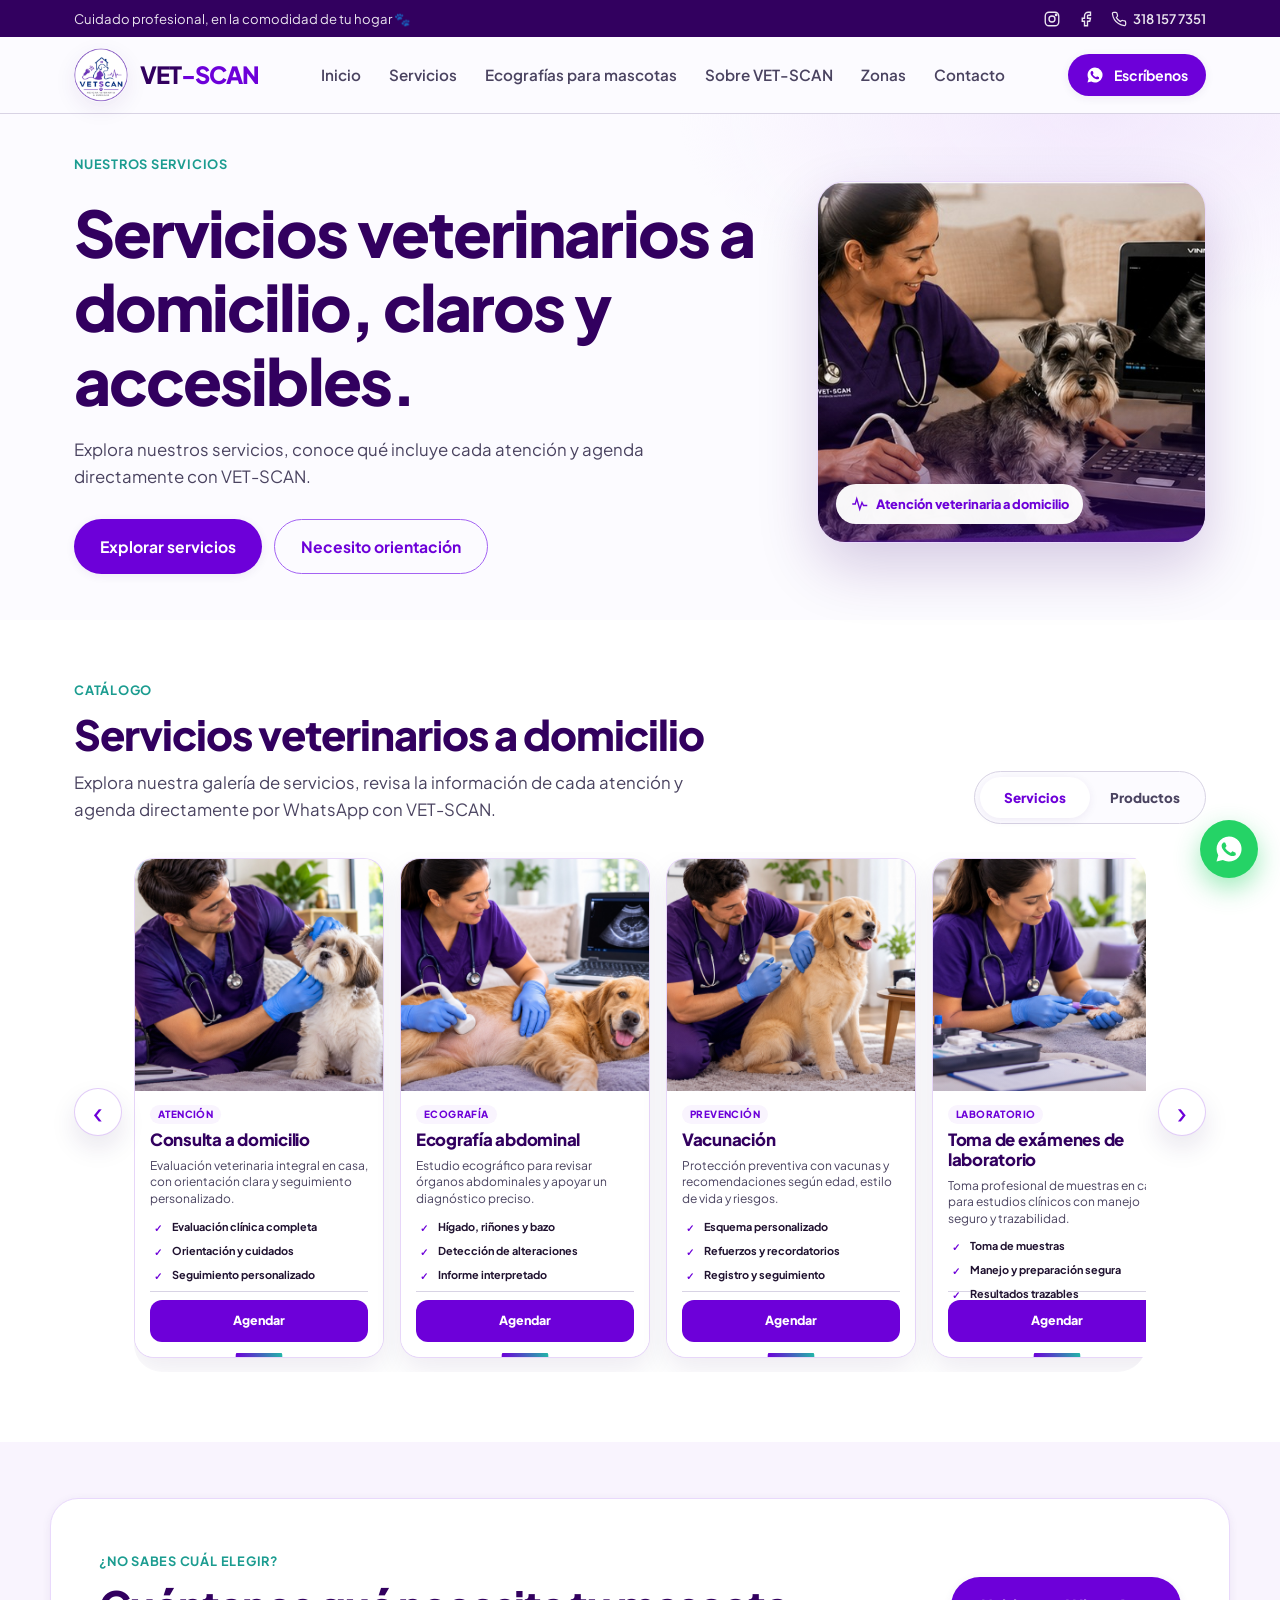
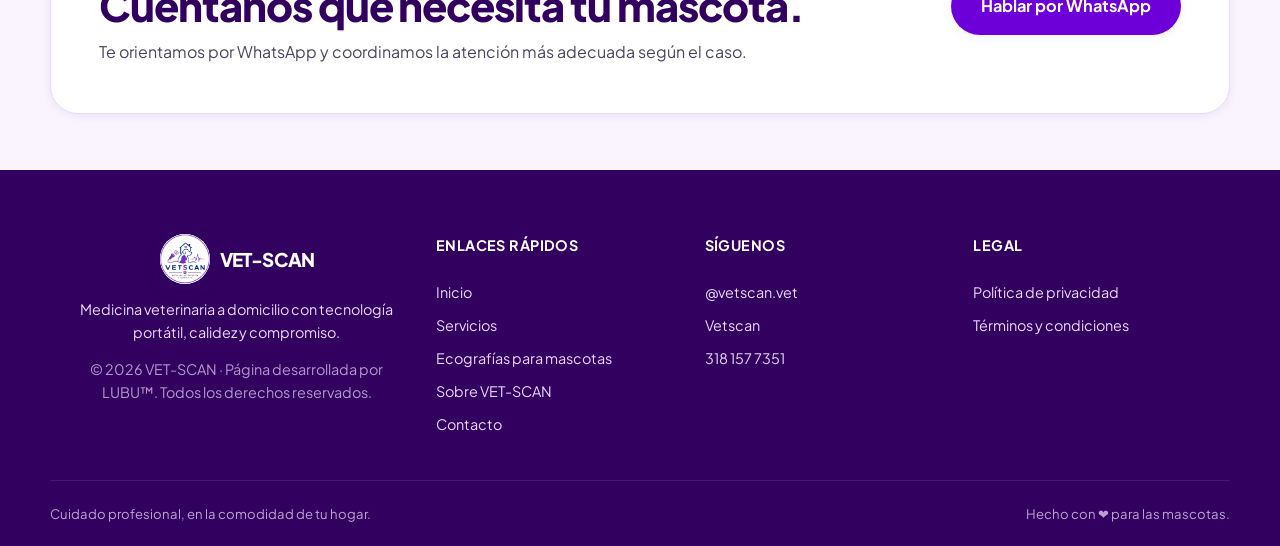
==== commit b403e0f3: "Add files via upload" ====
--- a/servicios.html
+++ b/servicios.html
@@ -4,13 +4,13 @@
 <meta charset="UTF-8">
 <meta name="viewport" content="width=device-width, initial-scale=1.0">
 <title>Servicios | VET-SCAN</title>
-<meta name="description" content="Conoce los servicios veterinarios a domicilio de VET-SCAN, con diagnóstico, prevención y seguimiento personalizado.">
-<link rel="icon" href="data:image/svg+xml,%3Csvg xmlns='http://www.w3.org/2000/svg' viewBox='0 0 48 48'%3E%3Ccircle cx='24' cy='24' r='24' fill='%235B3E8E'/%3E%3Cpath d='M24 34c-6-4.2-10-7.9-10-12.3A5.7 5.7 0 0 1 24 18a5.7 5.7 0 0 1 10 3.7c0 4.4-4 8.1-10 12.3z' fill='none' stroke='%23fff' stroke-width='2'/%3E%3C/svg%3E">
+<meta name="description" content="Conoce nuestros servicios veterinarios a domicilio, pensados para cuidar a tu mascota con comodidad y confianza.">
+<link rel="icon" type="image/png" href="assets/branding/favicon.png">
 <link rel="preconnect" href="https://fonts.googleapis.com">
 <link rel="preconnect" href="https://fonts.gstatic.com" crossorigin>
 <link href="https://fonts.googleapis.com/css2?family=Plus+Jakarta+Sans:wght@400;500;600;700;800&display=swap" rel="stylesheet">
 <link href="https://fonts.googleapis.com/css2?family=Nunito+Sans:wght@600;700;800&display=swap" rel="stylesheet">
-<link rel="stylesheet" href="styles.css">
+<link rel="stylesheet" href="css/styles.css?v=29">
 </head>
 <body class="services-page">
 
@@ -34,14 +34,7 @@
 
 <header class="header" id="header">
   <div class="container header__inner">
-    <a href="index.html#inicio" class="logo" aria-label="VET-SCAN, ir a inicio">
-      <svg class="logo__mark" width="44" height="44" viewBox="0 0 48 48" fill="none">
-        <circle cx="24" cy="24" r="22" stroke="var(--violet-700)" stroke-width="2"/>
-        <path d="M24 34c-6-4.2-10-7.9-10-12.3A5.7 5.7 0 0 1 24 18a5.7 5.7 0 0 1 10 3.7c0 4.4-4 8.1-10 12.3z" fill="var(--violet-100)" stroke="var(--violet-700)" stroke-width="1.6"/>
-        <path d="M6 24h6l2-5 3 10 2.5-7 2 4h6.5l2.5-6 2 6H42" stroke="var(--teal-500)" stroke-width="2.1" stroke-linecap="round" stroke-linejoin="round" fill="none"/>
-      </svg>
-      <span class="logo__text">VET<b>-SCAN</b></span>
-    </a>
+    <a href="index.html#inicio" class="logo" aria-label="VET-SCAN, ir a inicio"><img class="logo__image" src="assets/branding/logo.jpeg" alt="VET-SCAN - Medicina veterinaria a domicilio"><span class="logo__word" aria-hidden="true"><span>VET</span><b>-SCAN</b></span></a>
 
     <nav class="nav" id="nav">
       <a href="index.html#inicio" class="nav__link">Inicio</a>
@@ -69,20 +62,20 @@
     <div class="container services-page__hero-inner">
       <div class="services-page__intro" data-reveal>
         <p class="eyebrow">Nuestros servicios</p>
-        <h1>Ecografía veterinaria a domicilio, clara y accesible.</h1>
-        <p class="section__lead">Consulta nuestras opciones de ecografía y apoyo diagnóstico, revisa el precio de cada servicio y agenda directamente con VET-SCAN.</p>
+        <h1>Servicios veterinarios a domicilio, claros y accesibles.</h1>
+        <p class="section__lead">Explora nuestros servicios, conoce qué incluye cada atención y agenda directamente con VET-SCAN.</p>
         <div class="services-page__hero-actions">
           <a class="btn btn--primary" href="#catalogo">Explorar servicios</a>
           <a class="btn btn--ghost" href="index.html#contacto">Necesito orientación</a>
         </div>
       </div>
 
-      <div class="services-page__hero-media" data-reveal aria-label="Ecografía veterinaria a domicilio">
+      <div class="services-page__hero-media" data-reveal aria-label="Atención veterinaria a domicilio">
         <img src="assets/vetscan-generated-hero.jpg" alt="Veterinaria realizando una ecografía a domicilio a una mascota">
         <div class="services-page__hero-media-overlay"></div>
         <div class="services-page__hero-media-badge">
           <svg width="18" height="18" viewBox="0 0 24 24" fill="none" stroke="currentColor" stroke-width="1.8"><path d="M3 12h4l2-7 4 14 3-9 2 4h5"/></svg>
-          Ecografía veterinaria a domicilio
+          Atención veterinaria a domicilio
         </div>
       </div>
     </div>
@@ -93,8 +86,8 @@
       <div class="services-catalog__head" data-reveal>
         <div>
           <p class="eyebrow">Catálogo</p>
-          <h2>Servicios de ecografía a domicilio</h2>
-          <p class="section__lead">Explora nuestra galería de servicios, consulta el valor de cada atención y agenda directamente por WhatsApp con VET-SCAN.</p>
+          <h2>Servicios veterinarios a domicilio</h2>
+          <p class="section__lead">Explora nuestra galería de servicios, revisa la información de cada atención y agenda directamente por WhatsApp con VET-SCAN.</p>
         </div>
         <div class="catalog-tabs" role="tablist" aria-label="Tipo de catálogo">
           <button class="catalog-tab is-active" type="button" role="tab" aria-selected="true" aria-controls="servicesPanel" data-catalog-tab="services">Servicios</button>
@@ -104,86 +97,67 @@
 
       <div class="catalog-panel is-active" id="servicesPanel" role="tabpanel" data-catalog-panel="services">
         <div class="services-gallery" data-services-gallery>
-          <div class="services-gallery__track" data-gallery-track>
-
-          <article class="catalog-card catalog-card--featured" data-service-id="ecografia-abdominal" data-gallery-card data-reveal>
-            <div class="catalog-card__visual catalog-card__visual--photo"><img class="catalog-card__image" src="assets/services/ecografia-abdominal.jpg" alt="ecografia abdominal" loading="lazy"></div>
-            <div class="catalog-card__body">
-              <span class="catalog-card__tag">Ecografía</span>
-              <h3>Ecografía abdominal básica</h3>
-              <p>Apoyo diagnóstico ecográfico a domicilio.</p>
-              <ul class="catalog-card__features"><li>Servicio a domicilio</li><li>Estudio abdominal</li><li>Agenda previa</li></ul>
-              <div class="catalog-card__bottom"><a class="btn btn--primary btn--sm catalog-card__action" href="https://wa.me/573181577351?text=Hola%20VET-SCAN%2C%20quiero%20agendar%20Ecograf%C3%ADa%20abdominal%20b%C3%A1sica" target="_blank" rel="noopener">Agendar</a></div>
-            </div>
-          </article>
-
-          <article class="catalog-card" data-service-id="ecografia-tfast" data-gallery-card data-reveal>
-            <div class="catalog-card__visual catalog-card__visual--photo"><img class="catalog-card__image" src="assets/services/ecografia-tfast.jpg" alt="ecografia tfast" loading="lazy"></div>
-            <div class="catalog-card__body">
-              <span class="catalog-card__tag">Ecografía</span>
-              <h3>Ecografía T-Fast / A-Fast</h3>
-              <p>Estudio ecográfico especializado para apoyo diagnóstico.</p>
-              <ul class="catalog-card__features"><li>Servicio a domicilio</li><li>Estudio T-Fast / A-Fast</li><li>Atención VET-SCAN</li></ul>
-              <div class="catalog-card__bottom"><a class="btn btn--primary btn--sm catalog-card__action" href="https://wa.me/573181577351?text=Hola%20VET-SCAN%2C%20quiero%20agendar%20Ecograf%C3%ADa%20T-Fast%20/%20A-Fast" target="_blank" rel="noopener">Agendar</a></div>
-            </div>
-          </article>
-
-          <article class="catalog-card" data-service-id="ecografia-control" data-gallery-card data-reveal>
-            <div class="catalog-card__visual catalog-card__visual--photo"><img class="catalog-card__image" src="assets/services/ecografia-control.jpg" alt="ecografia control" loading="lazy"></div>
-            <div class="catalog-card__body">
-              <span class="catalog-card__tag">Ecografía</span>
-              <h3>Ecografía de control</h3>
-              <p>Control ecográfico para seguimiento del paciente.</p>
-              <ul class="catalog-card__features"><li>Servicio a domicilio</li><li>Estudio de control</li><li>Resultados confiables</li></ul>
-              <div class="catalog-card__bottom"><a class="btn btn--primary btn--sm catalog-card__action" href="https://wa.me/573181577351?text=Hola%20VET-SCAN%2C%20quiero%20agendar%20Ecograf%C3%ADa%20de%20control" target="_blank" rel="noopener">Agendar</a></div>
-            </div>
-          </article>
-
-          <article class="catalog-card" data-service-id="ecografia-gestacional" data-gallery-card data-reveal>
-            <div class="catalog-card__visual catalog-card__visual--photo"><img class="catalog-card__image" src="assets/services/ecografia-gestacional.jpg" alt="ecografia gestacional" loading="lazy"></div>
-            <div class="catalog-card__body">
-              <span class="catalog-card__tag">Ecografía</span>
-              <h3>Ecografía gestacional</h3>
-              <p>Estudio ecográfico para seguimiento de gestación.</p>
-              <ul class="catalog-card__features"><li>Servicio a domicilio</li><li>Control gestacional</li><li>Atención profesional</li></ul>
-              <div class="catalog-card__bottom"><a class="btn btn--primary btn--sm catalog-card__action" href="https://wa.me/573181577351?text=Hola%20VET-SCAN%2C%20quiero%20agendar%20Ecograf%C3%ADa%20gestacional" target="_blank" rel="noopener">Agendar</a></div>
-            </div>
-          </article>
-
-          <article class="catalog-card" data-service-id="ecografia-control-gestacional" data-gallery-card data-reveal>
-            <div class="catalog-card__visual catalog-card__visual--photo"><img class="catalog-card__image" src="assets/services/ecografia-control-gestacional.jpg" alt="ecografia control gestacional" loading="lazy"></div>
-            <div class="catalog-card__body">
-              <span class="catalog-card__tag">Ecografía</span>
-              <h3>Ecografía de control gestacional</h3>
-              <p>Control ecográfico gestacional a domicilio.</p>
-              <ul class="catalog-card__features"><li>Servicio a domicilio</li><li>Control gestacional</li><li>Seguimiento del paciente</li></ul>
-              <div class="catalog-card__bottom"><a class="btn btn--primary btn--sm catalog-card__action" href="https://wa.me/573181577351?text=Hola%20VET-SCAN%2C%20quiero%20agendar%20Ecograf%C3%ADa%20de%20control%20gestacional" target="_blank" rel="noopener">Agendar</a></div>
-            </div>
-          </article>
-
-          <article class="catalog-card" data-service-id="procedimientos-eco-guiados" data-gallery-card data-reveal>
-            <div class="catalog-card__visual catalog-card__visual--soft"><span class="catalog-card__icon"><svg width="42" height="42" viewBox="0 0 24 24" fill="none" stroke="currentColor" stroke-width="1.8"><path d="M6 18l8.8-8.8"/><path d="M5 19l-1 1 1 1 1-1"/><path d="M14.8 9.2l2-2 2 2-2 2"/><path d="M3 12h4l2-7 4 14 3-9 2 4h3"/></svg></span></div>
-            <div class="catalog-card__body">
-              <span class="catalog-card__tag">Procedimientos</span>
-              <h3>Procedimientos eco-guiados simples</h3>
-              <p>Procedimientos simples guiados por ecografía.</p>
-              <ul class="catalog-card__features"><li>Servicio a domicilio</li><li>Guía ecográfica</li><li>Procedimiento simple</li></ul>
-              <div class="catalog-card__bottom"><a class="btn btn--primary btn--sm catalog-card__action" href="https://wa.me/573181577351?text=Hola%20VET-SCAN%2C%20quiero%20agendar%20Procedimientos%20eco-guiados%20simples" target="_blank" rel="noopener">Agendar</a></div>
-            </div>
-          </article>
-
-          <article class="catalog-card" data-service-id="presiones" data-gallery-card data-reveal>
-            <div class="catalog-card__visual catalog-card__visual--soft"><span class="catalog-card__icon"><svg width="42" height="42" viewBox="0 0 24 24" fill="none" stroke="currentColor" stroke-width="1.8"><path d="M3 12h4l2-7 4 14 3-9 2 4h3"/><circle cx="18" cy="5" r="2"/></svg></span></div>
-            <div class="catalog-card__body">
-              <span class="catalog-card__tag">Control</span>
-              <h3>Presiones arteriales</h3>
-              <p>Medición y seguimiento de presión arterial.</p>
-              <ul class="catalog-card__features"><li>Servicio a domicilio</li><li>Medición de presión</li><li>Seguimiento</li></ul>
-              <div class="catalog-card__bottom"><a class="btn btn--primary btn--sm catalog-card__action" href="https://wa.me/573181577351?text=Hola%20VET-SCAN%2C%20quiero%20agendar%20Presiones%20arteriales" target="_blank" rel="noopener">Agendar</a></div>
-            </div>
-          </article>
-
+          <button class="services-gallery__nav services-gallery__nav--prev" type="button" aria-label="Ver servicio anterior" data-gallery-prev>
+            <span aria-hidden="true">‹</span>
+          </button>
+          <div class="services-gallery__viewport" data-gallery-viewport tabindex="0" aria-label="Galería horizontal de servicios">
+            <div class="services-gallery__track" data-gallery-track>
+
+          <article class="catalog-card catalog-card--featured" data-service-id="consulta-domicilio" data-gallery-card data-reveal>
+            <div class="catalog-card__visual catalog-card__visual--photo"><img class="catalog-card__image" src="assets/services/consulta-domicilio.jpg" alt="Consulta a domicilio" loading="lazy"></div>
+            <div class="catalog-card__body">
+              <span class="catalog-card__tag">Atención</span><h3>Consulta a domicilio</h3>
+              <p>Evaluación veterinaria integral en casa, con orientación clara y seguimiento personalizado.</p>
+              <ul class="catalog-card__features"><li>Evaluación clínica completa</li><li>Orientación y cuidados</li><li>Seguimiento personalizado</li></ul>
+              <div class="catalog-card__bottom"><a class="btn btn--primary btn--sm catalog-card__action" href="https://wa.me/573181577351?text=Hola%20VET-SCAN%2C%20quiero%20agendar%20una%20consulta%20a%20domicilio" target="_blank" rel="noopener">Agendar</a></div>
+            </div>
+          </article>
+
+          <article class="catalog-card" data-service-id="ecografia-abdominal" data-gallery-card data-reveal>
+            <div class="catalog-card__visual catalog-card__visual--photo"><img class="catalog-card__image" src="assets/services/ecografia-abdominal.jpg" alt="Ecografía abdominal" loading="lazy"></div>
+            <div class="catalog-card__body">
+              <span class="catalog-card__tag">Ecografía</span><h3>Ecografía abdominal</h3>
+              <p>Estudio ecográfico para revisar órganos abdominales y apoyar un diagnóstico preciso.</p>
+              <ul class="catalog-card__features"><li>Hígado, riñones y bazo</li><li>Detección de alteraciones</li><li>Informe interpretado</li></ul>
+              <div class="catalog-card__bottom"><a class="btn btn--primary btn--sm catalog-card__action" href="https://wa.me/573181577351?text=Hola%20VET-SCAN%2C%20quiero%20agendar%20una%20ecograf%C3%ADa%20abdominal" target="_blank" rel="noopener">Agendar</a></div>
+            </div>
+          </article>
+
+          <article class="catalog-card" data-service-id="vacunacion" data-gallery-card data-reveal>
+            <div class="catalog-card__visual catalog-card__visual--photo"><img class="catalog-card__image" src="assets/services/vacunacion.jpg" alt="Vacunación para mascotas" loading="lazy"></div>
+            <div class="catalog-card__body">
+              <span class="catalog-card__tag">Prevención</span><h3>Vacunación</h3>
+              <p>Protección preventiva con vacunas y recomendaciones según edad, estilo de vida y riesgos.</p>
+              <ul class="catalog-card__features"><li>Esquema personalizado</li><li>Refuerzos y recordatorios</li><li>Registro y seguimiento</li></ul>
+              <div class="catalog-card__bottom"><a class="btn btn--primary btn--sm catalog-card__action" href="https://wa.me/573181577351?text=Hola%20VET-SCAN%2C%20quiero%20agendar%20vacunaci%C3%B3n%20para%20mi%20mascota" target="_blank" rel="noopener">Agendar</a></div>
+            </div>
+          </article>
+
+          <article class="catalog-card" data-service-id="laboratorio" data-gallery-card data-reveal>
+            <div class="catalog-card__visual catalog-card__visual--photo"><img class="catalog-card__image" src="assets/services/laboratorio.jpg" alt="Toma de exámenes de laboratorio" loading="lazy"></div>
+            <div class="catalog-card__body">
+              <span class="catalog-card__tag">Laboratorio</span><h3>Toma de exámenes de laboratorio</h3>
+              <p>Toma profesional de muestras en casa para estudios clínicos con manejo seguro y trazabilidad.</p>
+              <ul class="catalog-card__features"><li>Toma de muestras</li><li>Manejo y preparación segura</li><li>Resultados trazables</li></ul>
+              <div class="catalog-card__bottom"><a class="btn btn--primary btn--sm catalog-card__action" href="https://wa.me/573181577351?text=Hola%20VET-SCAN%2C%20quiero%20agendar%20toma%20de%20ex%C3%A1menes%20de%20laboratorio" target="_blank" rel="noopener">Agendar</a></div>
+            </div>
+          </article>
+
+          <article class="catalog-card" data-service-id="procedimientos-basicos" data-gallery-card data-reveal>
+            <div class="catalog-card__visual catalog-card__visual--photo"><img class="catalog-card__image" src="assets/services/procedimientos-basicos.jpg" alt="Procedimientos básicos para mascotas" loading="lazy"></div>
+            <div class="catalog-card__body">
+              <span class="catalog-card__tag">Cuidados básicos</span><h3>Procedimientos básicos</h3>
+              <p>Atenciones esenciales realizadas en casa para cuidar el bienestar de tu mascota y evitar traslados innecesarios.</p>
+              <ul class="catalog-card__features"><li>Inyectología</li><li>Desparasitación</li><li>Curaciones y manejo de heridas</li></ul>
+              <div class="catalog-card__bottom"><a class="btn btn--primary btn--sm catalog-card__action" href="https://wa.me/573181577351?text=Hola%20VET-SCAN%2C%20quiero%20agendar%20procedimientos%20b%C3%A1sicos" target="_blank" rel="noopener">Agendar</a></div>
+            </div>
+          </article>
+
+            </div>
           </div>
+          <button class="services-gallery__nav services-gallery__nav--next" type="button" aria-label="Ver siguiente servicio" data-gallery-next>
+            <span aria-hidden="true">›</span>
+          </button>
         </div>
       </div>
 
@@ -226,17 +200,14 @@
           <p id="lightboxDescription"></p>
           <ul class="service-lightbox__features" id="lightboxFeatures"></ul>
           <div class="service-lightbox__bottom">
-            <div>
-              <span class="catalog-card__price-label">Precio</span>
-              <strong id="lightboxPrice">Por confirmar</strong>
-            </div>
-            <a class="btn btn--primary" id="lightboxAction" href="#" target="_blank" rel="noopener">Agendar</a>
+            <a class="btn service-lightbox__quote" id="lightboxQuote" href="#" target="_blank" rel="noopener"><svg width="18" height="18" viewBox="0 0 24 24" fill="none" stroke="currentColor" stroke-width="2"><path d="M3 6h13v10H3z"/><path d="M16 9h3l2 3v4h-5z"/><circle cx="7" cy="19" r="2"/><circle cx="18" cy="19" r="2"/></svg><span>Cotiza ahora - Domicilio gratis</span></a>
+            <a class="btn btn--primary" id="lightboxAction" href="#" target="_blank" rel="noopener"><span>Agendar</span></a>
           </div>
         </div>
       </div><div class="service-lightbox__counter" aria-live="polite">
         <span id="lightboxIndex">1</span>
         <span>/</span>
-        <span id="lightboxTotal">7</span>
+        <span id="lightboxTotal">5</span>
       </div>
     </div>
   </div>
@@ -256,16 +227,9 @@
 <footer class="footer">
   <div class="container footer__grid">
     <div class="footer__brand">
-      <a href="index.html#inicio" class="logo logo--light">
-        <svg class="logo__mark" width="38" height="38" viewBox="0 0 48 48" fill="none">
-          <circle cx="24" cy="24" r="22" stroke="#fff" stroke-width="2"/>
-          <path d="M24 34c-6-4.2-10-7.9-10-12.3A5.7 5.7 0 0 1 24 18a5.7 5.7 0 0 1 10 3.7c0 4.4-4 8.1-10 12.3z" fill="none" stroke="#fff" stroke-width="1.6"/>
-          <path d="M6 24h6l2-5 3 10 2.5-7 2 4h6.5l2.5-6 2 6H42" stroke="var(--teal-500)" stroke-width="2.1" stroke-linecap="round" stroke-linejoin="round" fill="none"/>
-        </svg>
-        <span class="logo__text">VET<b>-SCAN</b></span>
-      </a>
+      <a href="index.html#inicio" class="logo logo--light"><img class="logo__image" src="assets/branding/logo.jpeg" alt="VET-SCAN - Medicina veterinaria a domicilio"><span class="logo__word" aria-hidden="true"><span>VET</span><b>-SCAN</b></span></a>
       <p>Medicina veterinaria a domicilio con tecnología portátil, calidez y compromiso.</p>
-      <p class="footer__copy">© <span id="year"></span> VET-SCAN. Todos los derechos reservados. · Página desarrollada por LUBU™.</p>
+      <p class="footer__copy">© <span id="year"></span> VET-SCAN · Página desarrollada por LUBU™. Todos los derechos reservados.</p>
     </div>
 
     <div class="footer__col">
@@ -304,6 +268,6 @@
   <svg width="20" height="20" viewBox="0 0 24 24" fill="none" stroke="currentColor" stroke-width="2"><path d="M12 19V5M5 12l7-7 7 7"/></svg>
 </button>
 
-<script src="main.js"></script>
+<script src="js/main.js?v=29"></script>
 </body>
 </html>
--- a/css/styles.css
+++ b/css/styles.css
@@ -0,0 +1,5694 @@
+/* ==========================================================================
+   VET-SCAN · Hoja de estilos principal
+   Sistema de diseño:
+   - Color: violeta (marca/confianza) + blanco + acento turquesa (tecnología/salud)
+   - Tipografía: Fraunces (display, cálida) + Plus Jakarta Sans (texto, clara)
+   - El elemento "firma" del sitio es el haz de escaneo animado del hero
+     y del panel de la sección de ecografía, que representa literalmente
+     el servicio diferencial del negocio.
+   ========================================================================== */
+
+/* ---------- 1. Tokens (variables de diseño) ---------- */
+:root{
+  /* Paleta violeta */
+  --violet-900:#32105F;
+  --violet-700:#6A2FD0;
+  --violet-500:#8750DA;
+  --violet-400:#A979E5;
+  --violet-300:#CEB5F0;
+  --violet-200:#E1D5F6;
+  --violet-100:#F1E9FC;
+  --violet-50:#F8F4FF;
+
+  /* Neutros */
+  --white:#FFFFFF;
+  --ink-900:#221A34;
+  --ink-700:#4A4360;
+  --gray-500:#77708A;
+  --gray-300:#D8D3E4;
+  --bg:#FCFBFF;
+
+  /* Acento (tecnología / escaneo) */
+  --teal-500:#22B6A8;
+  --teal-600:#1B9C90;
+
+  /* Tipografía */
+  --font-display:'Plus Jakarta Sans', -apple-system, BlinkMacSystemFont, 'Segoe UI', sans-serif;
+  --font-body:'Plus Jakarta Sans', -apple-system, BlinkMacSystemFont, 'Segoe UI', sans-serif;
+
+  /* Layout */
+  --container-w:1180px;
+  --radius-sm:10px;
+  --radius-md:16px;
+  --radius-lg:26px;
+  --shadow-sm:0 2px 10px rgba(43,30,77,0.06);
+  --shadow-md:0 12px 32px rgba(43,30,77,0.12);
+  --shadow-lg:0 24px 60px rgba(43,30,77,0.18);
+
+  --header-h:76px;
+}
+
+/* ---------- 2. Reset básico ---------- */
+*,*::before,*::after{box-sizing:border-box;margin:0;padding:0;}
+html{scroll-behavior:smooth;}
+body{
+  font-family:var(--font-body);
+  color:var(--ink-900);
+  background:var(--bg);
+  line-height:1.6;
+  -webkit-font-smoothing:antialiased;
+  overflow-x:hidden;
+}
+img,svg{display:block;max-width:100%;}
+a{color:inherit;text-decoration:none;}
+ul{list-style:none;}
+button{font:inherit;cursor:pointer;border:none;background:none;color:inherit;}
+input,select,textarea{font:inherit;color:inherit;}
+
+/* Accesibilidad: foco visible siempre */
+a:focus-visible,
+button:focus-visible,
+input:focus-visible,
+select:focus-visible,
+textarea:focus-visible{
+  outline:3px solid var(--teal-500);
+  outline-offset:2px;
+  border-radius:4px;
+}
+
+/* Respeta preferencia de movimiento reducido */
+@media (prefers-reduced-motion: reduce){
+  *{animation-duration:0.001ms !important;animation-iteration-count:1 !important;transition-duration:0.001ms !important;scroll-behavior:auto !important;}
+}
+
+.container{
+  width:100%;
+  max-width:var(--container-w);
+  margin-inline:auto;
+  padding-inline:24px;
+}
+
+/* ---------- 3. Tipografía ---------- */
+h1,h2,h3,h4{
+  font-family:var(--font-display);
+  font-weight:600;
+  color:var(--violet-900);
+  line-height:1.15;
+  letter-spacing:-0.01em;
+}
+h2{font-size:clamp(1.9rem,3.4vw,2.6rem);}
+h3{font-size:1.25rem;}
+h4{font-size:1.05rem;}
+
+.eyebrow{
+  display:inline-block;
+  font-size:0.8rem;
+  font-weight:700;
+  letter-spacing:0.06em;
+  text-transform:uppercase;
+  color:var(--teal-600);
+  margin-bottom:10px;
+}
+
+.section__lead{
+  color:var(--ink-700);
+  font-size:1.05rem;
+  max-width:56ch;
+}
+
+/* ---------- 4. Botones ---------- */
+.btn{
+  display:inline-flex;
+  align-items:center;
+  justify-content:center;
+  gap:10px;
+  padding:14px 26px;
+  border-radius:999px;
+  font-weight:700;
+  font-size:0.98rem;
+  transition:transform .18s ease, box-shadow .18s ease, background .18s ease;
+  white-space:nowrap;
+}
+.btn--primary{
+  background:var(--violet-700);
+  color:#fff;
+  box-shadow:var(--shadow-sm);
+}
+.btn--primary:hover{background:var(--violet-900);transform:translateY(-2px);box-shadow:var(--shadow-md);}
+.btn--ghost{
+  background:transparent;
+  color:var(--violet-700);
+  border:1.6px solid var(--violet-400);
+}
+.btn--ghost:hover{background:var(--violet-100);transform:translateY(-2px);}
+.btn--lg{padding:16px 30px;font-size:1.02rem;}
+.btn--sm{padding:10px 18px;font-size:0.88rem;}
+.btn--block{width:100%;}
+
+/* ---------- 5. Barra superior ---------- */
+.topbar{
+  background:var(--violet-900);
+  color:#fff;
+  font-size:0.82rem;
+}
+.topbar__inner{
+  display:flex;
+  align-items:center;
+  justify-content:space-between;
+  padding-block:8px;
+  gap:16px;
+}
+.topbar__text{opacity:.9;}
+.topbar__links{display:flex;align-items:center;gap:16px;}
+.topbar__links a{opacity:.9;transition:opacity .15s;}
+.topbar__links a:hover{opacity:1;color:var(--teal-500);}
+.topbar__phone{display:flex;align-items:center;gap:6px;font-weight:600;}
+
+/* ---------- 6. Encabezado ---------- */
+.header{
+  position:sticky;
+  top:0;
+  z-index:100;
+  background:rgba(252,251,255,0.9);
+  backdrop-filter:blur(10px);
+  border-bottom:1px solid var(--gray-300);
+}
+.header__inner{
+  display:flex;
+  align-items:center;
+  gap:24px;
+  height:var(--header-h);
+}
+.logo{display:flex;align-items:center;gap:10px;flex-shrink:0;}
+.logo__text{
+  font-family:var(--font-display);
+  font-size:1.25rem;
+  color:var(--violet-900);
+  font-weight:500;
+}
+.logo__text b{font-weight:700;color:var(--violet-700);}
+.logo--light .logo__text{color:#fff;}
+.logo--light .logo__text b{color:var(--teal-500);}
+
+.nav{
+  display:flex;
+  align-items:center;
+  gap:28px;
+  margin-inline:auto;
+}
+.nav__link{
+  font-size:0.95rem;
+  font-weight:600;
+  color:var(--ink-700);
+  position:relative;
+  padding-block:6px;
+  transition:color .15s;
+}
+.nav__link:hover,
+.nav__link.active-link{color:var(--violet-700);}
+.nav__link.active-link::after{
+  content:'';
+  position:absolute;
+  left:0;right:0;bottom:-2px;
+  height:2px;
+  background:var(--teal-500);
+  border-radius:2px;
+}
+
+.header__cta{flex-shrink:0;}
+
+.nav__toggle{
+  display:none;
+  flex-direction:column;
+  justify-content:center;
+  gap:5px;
+  width:38px;height:38px;
+  flex-shrink:0;
+}
+.nav__toggle span{
+  display:block;height:2px;width:100%;
+  background:var(--violet-900);
+  border-radius:2px;
+  transition:transform .25s ease, opacity .25s ease;
+}
+.nav__toggle[aria-expanded="true"] span:nth-child(1){transform:translateY(7px) rotate(45deg);}
+.nav__toggle[aria-expanded="true"] span:nth-child(2){opacity:0;}
+.nav__toggle[aria-expanded="true"] span:nth-child(3){transform:translateY(-7px) rotate(-45deg);}
+
+/* ---------- 7. Hero ---------- */
+.hero{
+  padding-block:64px 90px;
+  background:
+    radial-gradient(560px 380px at 88% 8%, var(--violet-100), transparent 60%),
+    var(--bg);
+  position:relative;
+  overflow:hidden;
+}
+.hero__inner{
+  display:grid;
+  grid-template-columns:1.05fr 0.95fr;
+  gap:56px;
+  align-items:center;
+}
+.hero__title{
+  font-size:clamp(2.2rem,4.4vw,3.4rem);
+  margin-block:14px 20px;
+}
+.hero__title span{color:var(--violet-700);}
+.hero__lead{
+  color:var(--ink-700);
+  font-size:1.08rem;
+  max-width:52ch;
+  margin-bottom:30px;
+}
+.hero__actions{display:flex;flex-wrap:wrap;align-items:stretch;gap:14px;margin-bottom:34px;}
+.hero__actions .btn{min-height:54px;}
+
+.hero__badges{
+  display:flex;flex-wrap:wrap;gap:22px;
+  color:var(--ink-700);
+  font-size:0.92rem;
+  font-weight:600;
+}
+.hero__badges li{display:flex;align-items:center;gap:8px;}
+.hero__badges svg{color:var(--violet-500);flex-shrink:0;}
+
+/* --- Visual del hero: tarjeta de escaneo (elemento firma) --- */
+.hero__visual{position:relative;display:flex;justify-content:center;}
+.scan-card{
+  background:#fff;
+  border-radius:var(--radius-lg);
+  box-shadow:var(--shadow-lg);
+  padding:20px;
+  width:100%;
+  max-width:400px;
+  border:1px solid var(--violet-100);
+}
+.scan-card__frame{
+  position:relative;
+  background:var(--violet-50);
+  border-radius:var(--radius-md);
+  overflow:hidden;
+  aspect-ratio:340/260;
+}
+.scan-card__pet{width:100%;height:100%;}
+.scan-card__frame--photo{background:#eeeaf8;}
+.scan-card__photo{width:100%;height:100%;object-fit:cover;object-position:center center;}
+.scan-beam--photo{height:28%;background:linear-gradient(180deg, rgba(34,182,168,0) 0%, rgba(34,182,168,0.10) 45%, rgba(34,182,168,0.34) 100%);border-bottom:2px solid rgba(34,182,168,0.9);}
+
+/* Haz de escaneo: barra turquesa que recorre la tarjeta verticalmente */
+.scan-beam{
+  position:absolute;
+  left:0;right:0;top:0;
+  height:34%;
+  background:linear-gradient(180deg, rgba(34,182,168,0) 0%, rgba(34,182,168,0.22) 45%, rgba(34,182,168,0.55) 100%);
+  border-bottom:2px solid var(--teal-500);
+  animation:scanSweep 3.2s ease-in-out infinite;
+}
+@keyframes scanSweep{
+  0%{transform:translateY(-10%);}
+  50%{transform:translateY(190%);}
+  100%{transform:translateY(-10%);}
+}
+
+.scan-card__readout{
+  display:flex;
+  align-items:center;
+  gap:10px;
+  margin-top:16px;
+  font-size:0.85rem;
+  font-weight:700;
+  color:var(--violet-900);
+}
+.scan-card__wave{margin-left:auto;}
+.dot{width:9px;height:9px;border-radius:50%;background:var(--gray-300);flex-shrink:0;}
+.dot--live{background:var(--teal-500);box-shadow:0 0 0 4px rgba(34,182,168,0.2);animation:pulse 1.6s ease-in-out infinite;}
+@keyframes pulse{
+  0%,100%{box-shadow:0 0 0 4px rgba(34,182,168,0.2);}
+  50%{box-shadow:0 0 0 8px rgba(34,182,168,0.08);}
+}
+
+.floating-chip{
+  position:absolute;
+  display:flex;
+  align-items:center;
+  gap:8px;
+  background:#fff;
+  padding:10px 16px;
+  border-radius:999px;
+  font-size:0.82rem;
+  font-weight:700;
+  color:var(--ink-900);
+  box-shadow:var(--shadow-md);
+}
+.floating-chip--top{top:6%;left:-6%;}
+.floating-chip--bottom{bottom:8%;right:-8%;}
+
+/* ---------- 8. Secciones genéricas ---------- */
+.section{padding-block:88px;}
+.section--muted{background:var(--violet-50);}
+.section__head{max-width:680px;margin-bottom:48px;}
+.section__head h2{margin-bottom:14px;}
+
+/* ---------- 9. Grid de servicios ---------- */
+.services-grid{
+  display:grid;
+  grid-template-columns:repeat(auto-fit,minmax(240px,1fr));
+  gap:22px;
+}
+.service-card{
+  background:#fff;
+  border:1px solid var(--gray-300);
+  border-radius:var(--radius-md);
+  padding:28px 24px;
+  transition:transform .2s ease, box-shadow .2s ease, border-color .2s ease;
+}
+.service-card:hover{
+  transform:translateY(-4px);
+  box-shadow:var(--shadow-md);
+  border-color:var(--violet-300);
+}
+.service-card--highlight{
+  background:linear-gradient(160deg, var(--violet-700), var(--violet-900));
+  border-color:transparent;
+  color:#fff;
+}
+.service-card--highlight h3,
+.service-card--highlight p{color:#fff;}
+.service-card--highlight .service-card__icon{background:rgba(255,255,255,0.14);color:#fff;}
+.service-card__icon{
+  width:52px;height:52px;
+  border-radius:14px;
+  background:var(--violet-100);
+  color:var(--violet-700);
+  display:flex;align-items:center;justify-content:center;
+  margin-bottom:16px;
+}
+.service-card h3{margin-bottom:8px;font-size:1.12rem;}
+.service-card p{color:var(--ink-700);font-size:0.94rem;}
+.service-card--highlight p{opacity:.9;}
+.service-card__link{
+  display:inline-block;
+  margin-top:14px;
+  font-weight:700;
+  font-size:0.9rem;
+  color:var(--teal-500);
+}
+
+/* ---------- 10. Sección de ecografía destacada ---------- */
+.section--scan{
+  background:var(--violet-900);
+  color:#fff;
+  position:relative;
+  overflow:hidden;
+}
+.section--scan::before{
+  content:'';
+  position:absolute;
+  inset:0;
+  background:radial-gradient(700px 400px at 10% 90%, rgba(34,182,168,0.14), transparent 60%);
+  pointer-events:none;
+}
+.scan-section__grid{
+  display:grid;
+  grid-template-columns:1fr 1fr;
+  gap:60px;
+  align-items:center;
+  position:relative;
+}
+.section--scan h2{color:#fff;}
+.section--scan .eyebrow{color:var(--teal-500);}
+.section--scan .section__lead{color:var(--violet-200);}
+
+.check-list{margin-block:26px;display:flex;flex-direction:column;gap:12px;}
+.check-list li{display:flex;align-items:flex-start;gap:10px;font-size:0.98rem;color:var(--violet-100);}
+.check-icon{
+  flex-shrink:0;
+  width:22px;height:22px;
+  border-radius:50%;
+  background:var(--teal-500);
+  color:var(--violet-900);
+  font-size:0.75rem;
+  font-weight:900;
+  display:flex;align-items:center;justify-content:center;
+}
+
+.scan-panel{
+  background:#181129;
+  border-radius:var(--radius-lg);
+  padding:18px;
+  border:1px solid rgba(255,255,255,0.08);
+  box-shadow:var(--shadow-lg);
+}
+.scan-panel__header{
+  display:flex;align-items:center;gap:8px;
+  font-size:0.82rem;font-weight:700;
+  color:var(--violet-200);
+  margin-bottom:14px;
+}
+.scan-panel__body{border-radius:var(--radius-md);overflow:hidden;}
+.scan-panel__img{width:100%;height:auto;}
+.scan-panel__scanline{animation:scanline 2.6s linear infinite;}
+@keyframes scanline{
+  0%{transform:translateY(-70px);opacity:0;}
+  15%{opacity:.9;}
+  85%{opacity:.9;}
+  100%{transform:translateY(70px);opacity:0;}
+}
+.scan-panel__footer{
+  display:flex;justify-content:space-between;
+  margin-top:14px;
+  font-size:0.82rem;
+  color:var(--violet-200);
+}
+.scan-panel__footer strong{color:#fff;}
+
+/* ---------- 11. Sobre nosotros ---------- */
+.about__grid{
+  display:grid;
+  grid-template-columns:1.2fr 0.8fr;
+  gap:60px;
+  align-items:start;
+}
+.reasons{margin-top:28px;display:flex;flex-direction:column;gap:17px;}
+.reason{display:flex;gap:16px;}
+.reason__num{
+  font-family:var(--font-display);
+  font-size:1.4rem;
+  color:var(--violet-300);
+  font-weight:700;
+  flex-shrink:0;
+  width:40px;
+}
+.reason h4{margin-bottom:4px;}
+.reason p{color:var(--ink-700);font-size:0.94rem;}
+
+.about__stats{
+  display:grid;
+  grid-template-columns:1fr 1fr;
+  gap:18px;
+  margin-top:148px;
+  align-self:start;
+}
+.stat-card{
+  background:var(--violet-50);
+  border:1px solid var(--violet-200);
+  border-radius:var(--radius-md);
+  padding:26px 20px;
+  text-align:center;
+}
+.stat-card__num{
+  display:block;
+  font-family:var(--font-body);
+  font-size:2.15rem;
+  color:var(--violet-700);
+  font-weight:800;
+  letter-spacing:-.03em;
+  font-variant-numeric:tabular-nums;
+}
+.stat-card__label{font-size:0.86rem;color:var(--ink-700);font-weight:600;}
+
+/* ---------- 12. Zonas de cobertura ---------- */
+.zones__grid{
+  display:grid;
+  grid-template-columns:1fr 0.85fr;
+  gap:56px;
+  align-items:center;
+}
+.zones-list{
+  display:grid;
+  grid-template-columns:repeat(2,1fr);
+  gap:12px 18px;
+  margin-block:26px;
+}
+.zones-list li{
+  padding:12px 16px;
+  background:#fff;
+  border:1px solid var(--gray-300);
+  border-radius:10px;
+  font-weight:600;
+  font-size:0.92rem;
+}
+.zones__map{display:flex;justify-content:center;}
+.zones__map-svg{width:100%;max-width:320px;}
+.pin{animation:bob 2.4s ease-in-out infinite;transform-origin:160px 194px;}
+@keyframes bob{
+  0%,100%{transform:translateY(0);}
+  50%{transform:translateY(-6px);}
+}
+
+/* ---------- 13. Booking / formulario ---------- */
+.booking{
+  background:linear-gradient(150deg, var(--violet-700), var(--violet-900));
+  color:#fff;
+}
+.booking__grid{
+  display:grid;
+  grid-template-columns:0.9fr 1.1fr;
+  gap:56px;
+  align-items:center;
+}
+.booking__copy h2{color:#fff;margin-bottom:14px;}
+.booking__copy p{color:var(--violet-200);max-width:44ch;}
+.booking__phone{
+  display:inline-flex;align-items:center;gap:12px;
+  font-size:1.6rem;font-weight:800;
+  color:#fff;
+  margin-block:22px 10px;
+}
+.booking__phone svg{color:var(--teal-500);}
+.booking__note{font-size:0.9rem;color:var(--violet-200);}
+
+.booking-form{
+  background:#fff;
+  border-radius:var(--radius-lg);
+  padding:32px;
+  color:var(--ink-900);
+  box-shadow:var(--shadow-lg);
+}
+.booking-form h3{margin-bottom:18px;}
+.booking-form__row{
+  display:grid;
+  grid-template-columns:1fr 1fr;
+  gap:16px;
+}
+.field{margin-bottom:16px;}
+.field label{
+  display:block;
+  font-size:0.85rem;
+  font-weight:700;
+  margin-bottom:6px;
+  color:var(--ink-700);
+}
+.field input,
+.field select,
+.field textarea{
+  width:100%;
+  padding:12px 14px;
+  border:1.5px solid var(--gray-300);
+  border-radius:10px;
+  background:var(--bg);
+  transition:border-color .15s;
+}
+.field input:focus,
+.field select:focus,
+.field textarea:focus{
+  border-color:var(--violet-500);
+  outline:none;
+}
+.field textarea{resize:vertical;min-height:80px;}
+.booking-form__privacy{
+  text-align:center;
+  font-size:0.8rem;
+  color:var(--gray-500);
+  margin-top:12px;
+}
+
+/* ---------- 14. Footer ---------- */
+.footer{background:var(--violet-900);color:var(--violet-200);padding-top:64px;}
+.footer__grid{
+  display:grid;
+  grid-template-columns:1.4fr 1fr 1fr 1fr;
+  gap:36px;
+  padding-bottom:44px;
+  border-bottom:1px solid rgba(255,255,255,0.1);
+}
+.footer__brand p{font-size:0.9rem;margin-top:14px;max-width:32ch;}
+.footer__copy{margin-top:18px;font-size:0.8rem;opacity:.7;}
+.footer__col h5{color:#fff;font-size:0.9rem;margin-bottom:14px;letter-spacing:.03em;text-transform:uppercase;}
+.footer__col{display:flex;flex-direction:column;gap:10px;font-size:0.9rem;}
+.footer__col a:hover{color:var(--teal-500);}
+.footer__bottom{
+  display:flex;
+  justify-content:space-between;
+  flex-wrap:wrap;
+  gap:8px;
+  padding-block:22px;
+  font-size:0.82rem;
+  opacity:.75;
+}
+
+/* ---------- 15. Flotantes ---------- */
+.whatsapp-float{
+  position:fixed;
+  right:22px;bottom:22px;
+  width:58px;height:58px;
+  border-radius:50%;
+  background:#25D366;
+  color:#fff;
+  display:flex;align-items:center;justify-content:center;
+  box-shadow:0 10px 26px rgba(37,211,102,0.45);
+  z-index:90;
+  transition:transform .2s ease;
+}
+.whatsapp-float:hover{transform:scale(1.08);}
+
+.back-to-top{
+  position:fixed;
+  right:22px;bottom:92px;
+  width:44px;height:44px;
+  border-radius:50%;
+  background:#fff;
+  color:var(--violet-700);
+  display:flex;align-items:center;justify-content:center;
+  box-shadow:var(--shadow-md);
+  z-index:90;
+  opacity:0;
+  pointer-events:none;
+  transform:translateY(10px);
+  transition:opacity .25s ease, transform .25s ease;
+}
+.back-to-top.is-visible{opacity:1;pointer-events:auto;transform:translateY(0);}
+
+/* ---------- 16. Animaciones de entrada (scroll reveal) ---------- */
+[data-reveal]{
+  opacity:0;
+  transform:translateY(24px);
+  transition:opacity .7s ease, transform .7s ease;
+}
+[data-reveal].is-visible{
+  opacity:1;
+  transform:translateY(0);
+}
+
+/* ==========================================================================
+   17. RESPONSIVE
+   ========================================================================== */
+
+/* Tablets */
+@media (max-width:1024px){
+  .about__stats{margin-top:10px;}
+  .hero__inner,
+  .scan-section__grid,
+  .about__grid,
+  .zones__grid,
+  .booking__grid{
+    grid-template-columns:1fr;
+  }
+  .hero__visual{order:-1;max-width:440px;margin-inline:auto;}
+  .about__stats{margin-top:10px;}
+  .floating-chip--top{left:2%;}
+  .floating-chip--bottom{right:2%;}
+}
+
+/* Menú móvil + ajustes generales */
+@media (max-width:860px){
+  .topbar__text{display:none;}
+
+  .nav{
+    position:fixed;
+    top:var(--header-h);
+    left:0;right:0;
+    background:#fff;
+    flex-direction:column;
+    align-items:flex-start;
+    gap:0;
+    padding:10px 24px 20px;
+    box-shadow:var(--shadow-md);
+    transform:translateY(-12px);
+    opacity:0;
+    visibility:hidden;
+    transition:opacity .2s ease, transform .2s ease, visibility .2s;
+  }
+  .nav.is-open{
+    transform:translateY(0);
+    opacity:1;
+    visibility:visible;
+  }
+  .nav__link{width:100%;padding-block:12px;border-bottom:1px solid var(--gray-300);}
+
+  .nav__toggle{display:flex;}
+  .header__cta{display:none;}
+
+  .hero{padding-block:44px 64px;}
+  .hero__actions{width:100%;}
+  .hero__actions .btn{width:100%;}
+  .scan-card__photo{object-position:center center;}
+  .section{padding-block:64px;}
+
+  .booking-form__row{grid-template-columns:1fr;}
+  .zones-list{grid-template-columns:1fr;}
+  .footer__grid{grid-template-columns:1fr 1fr;}
+}
+
+/* Móviles */
+@media (max-width:560px){
+  .container{padding-inline:18px;}
+  .hero__actions{flex-direction:column;align-items:stretch;}
+  .hero__actions .btn{width:100%;}
+  .hero__badges{flex-direction:column;gap:10px;}
+  .footer__grid{grid-template-columns:1fr;}
+  .booking-form{padding:22px;}
+  .floating-chip{font-size:0.72rem;padding:8px 12px;}
+  .floating-chip--top{top:-4%;}
+  .floating-chip--bottom{bottom:-4%;}
+  .whatsapp-float{width:52px;height:52px;right:16px;bottom:16px;}
+  .back-to-top{right:16px;bottom:80px;width:40px;height:40px;}
+}
+
+/* ========================================================================== 
+   18. CARRUSEL DE SERVICIOS — paso 1
+   ========================================================================== */
+.services-section{
+  overflow:hidden;
+}
+
+.services-section__head{
+  margin-bottom:34px;
+}
+
+.services-carousel{
+  position:relative;
+  width:100%;
+}
+
+.services-carousel__viewport{
+  position:relative;
+  overflow-x:auto;
+  overflow-y:hidden;
+  scroll-behavior:auto;
+  scrollbar-width:none;
+  -ms-overflow-style:none;
+  cursor:grab;
+  overscroll-behavior-x:contain;
+  touch-action:pan-x;
+  padding:4px 2px 18px;
+}
+
+.services-carousel__viewport::-webkit-scrollbar{
+  display:none;
+}
+
+.services-carousel__viewport.is-dragging{
+  cursor:grabbing;
+  scroll-behavior:auto;
+}
+
+.services-carousel__track{
+  display:flex;
+  align-items:stretch;
+  gap:18px;
+  width:max-content;
+  padding-right:2px;
+}
+
+.services-carousel .service-card{
+  display:flex;
+  flex:0 0 clamp(245px, 28vw, 315px);
+  min-height:292px;
+  flex-direction:column;
+  align-items:flex-start;
+  padding:22px 20px 20px;
+  border-radius:20px;
+  border:1px solid var(--gray-300);
+  box-shadow:none;
+  transform:none;
+  position:relative;
+  overflow:hidden;
+}
+
+.services-carousel .service-card::after{
+  content:'';
+  position:absolute;
+  inset:auto 18px 0;
+  height:2px;
+  background:linear-gradient(90deg, var(--teal-500), transparent);
+  opacity:.65;
+}
+
+.services-carousel .service-card:hover{
+  transform:translateY(-3px);
+  box-shadow:var(--shadow-md);
+  border-color:var(--violet-300);
+}
+
+.services-carousel .service-card:focus-visible{
+  outline:3px solid var(--teal-500);
+  outline-offset:3px;
+}
+
+.services-carousel .service-card__icon{
+  width:56px;
+  height:56px;
+  border-radius:16px;
+  margin-bottom:14px;
+  background:var(--violet-100);
+  color:var(--violet-700);
+}
+
+.services-carousel .service-card__tag{
+  display:inline-flex;
+  align-items:center;
+  min-height:24px;
+  margin-bottom:8px;
+  padding:4px 9px;
+  border-radius:999px;
+  background:var(--violet-50);
+  color:var(--violet-700);
+  font-size:.72rem;
+  font-weight:800;
+  letter-spacing:.04em;
+  text-transform:uppercase;
+}
+
+.services-carousel .service-card h3{
+  margin-bottom:8px;
+  font-size:1.13rem;
+}
+
+.services-carousel .service-card p{
+  color:var(--ink-700);
+  font-size:.89rem;
+  line-height:1.65;
+}
+
+.services-carousel .service-card__price{display:inline-flex;align-items:center;margin-top:12px;color:var(--violet-700);font-size:.98rem;font-weight:800;}
+
+.services-carousel .service-card--highlight .service-card__price{color:#fff;}
+
+.services-carousel .service-card__link{
+  margin-top:auto;
+  padding-top:16px;
+  color:var(--teal-600);
+  font-size:.86rem;
+  font-weight:800;
+}
+
+.services-carousel .service-card__link span{
+  display:inline-block;
+  margin-left:5px;
+  transition:transform .18s ease;
+}
+
+.services-carousel .service-card:hover .service-card__link span{
+  transform:translateX(4px);
+}
+
+.services-carousel .service-card--highlight{
+  background:linear-gradient(160deg, var(--violet-700), var(--violet-900));
+  border-color:transparent;
+}
+
+.services-carousel .service-card--highlight::after{
+  background:linear-gradient(90deg, var(--teal-500), rgba(255,255,255,.15), transparent);
+}
+
+.services-carousel .service-card--highlight .service-card__icon{
+  background:rgba(255,255,255,.14);
+  color:#fff;
+}
+
+.services-carousel .service-card--highlight .service-card__tag,
+.services-carousel .service-card--highlight h3,
+.services-carousel .service-card--highlight p{
+  color:#fff;
+}
+
+.services-carousel .service-card--highlight .service-card__tag{
+  background:rgba(255,255,255,.12);
+}
+
+.services-carousel .service-card--highlight p{
+  opacity:.9;
+}
+
+.services-carousel .service-card--highlight .service-card__link{
+  color:var(--teal-500);
+}
+
+.services-carousel__controls{
+  display:flex;
+  align-items:center;
+  justify-content:space-between;
+  gap:16px;
+  margin-top:2px;
+}
+
+.services-carousel__hint{
+  color:var(--gray-500);
+  font-size:.78rem;
+  font-weight:700;
+  text-align:center;
+  flex:1;
+}
+
+.services-carousel__button{
+  width:42px;
+  height:42px;
+  flex:0 0 42px;
+  display:flex;
+  align-items:center;
+  justify-content:center;
+  border:1px solid var(--gray-300);
+  border-radius:50%;
+  background:#fff;
+  color:var(--violet-700);
+  box-shadow:var(--shadow-sm);
+  transition:transform .18s ease, border-color .18s ease, background .18s ease;
+}
+
+.services-carousel__button:hover{
+  transform:translateY(-2px);
+  border-color:var(--violet-300);
+  background:var(--violet-50);
+}
+
+@media (max-width:1024px){
+  .services-carousel .service-card{
+    flex-basis:280px;
+  }
+}
+
+@media (max-width:860px){
+  .services-carousel__viewport{
+    padding-bottom:14px;
+  }
+
+  .services-carousel .service-card{
+    flex-basis:min(78vw, 292px);
+    min-height:278px;
+  }
+
+  .services-carousel__hint{
+    font-size:.72rem;
+  }
+}
+
+@media (max-width:560px){
+  .services-carousel__track{
+    gap:14px;
+  }
+
+  .services-carousel .service-card{
+    flex-basis:82vw;
+    min-height:270px;
+    padding:20px 18px 18px;
+  }
+
+  .services-carousel__controls{
+    gap:10px;
+  }
+
+  .services-carousel__button{
+    width:40px;
+    height:40px;
+    flex-basis:40px;
+  }
+
+  .services-carousel__hint{
+    padding-inline:4px;
+  }
+}
+
+
+/* ========================================================================
+   19. VISTA SERVICIOS — GALERÍA / CATÁLOGO
+   ======================================================================== */
+.services-page__hero{
+  padding-block:36px 46px;
+  background:
+    radial-gradient(680px 340px at 86% 0%, var(--violet-100), transparent 62%),
+    var(--bg);
+}
+
+.services-page__hero-inner{
+  display:grid;
+  grid-template-columns:minmax(0,1.15fr) minmax(300px,.65fr);
+  gap:54px;
+  align-items:center;
+}
+
+.services-page__intro h1{
+  max-width:760px;
+  font-size:clamp(2.35rem,5vw,4rem);
+  margin-block:12px 20px;
+}
+
+.services-page__hero-actions{
+  display:flex;
+  flex-wrap:wrap;
+  gap:12px;
+  margin-top:28px;
+}
+
+.services-page__hero-media{
+  position:relative;
+  min-height:360px;
+  border-radius:28px;
+  overflow:hidden;
+  border:1px solid var(--violet-200);
+  box-shadow:var(--shadow-lg);
+  background:var(--violet-50);
+}
+
+.services-page__hero-media img{
+  display:block;
+  width:100%;
+  height:100%;
+  min-height:360px;
+  object-fit:cover;
+  object-position:center;
+}
+
+.services-page__hero-media-overlay{
+  position:absolute;
+  inset:auto 0 0;
+  height:42%;
+  background:linear-gradient(180deg,transparent,rgba(48,0,112,.56));
+  pointer-events:none;
+}
+
+.services-page__hero-media-badge{
+  position:absolute;
+  left:18px;
+  bottom:18px;
+  display:inline-flex;
+  align-items:center;
+  gap:8px;
+  padding:10px 14px;
+  border-radius:999px;
+  background:rgba(255,255,255,.96);
+  color:var(--violet-700);
+  font-size:.8rem;
+  font-weight:800;
+  box-shadow:var(--shadow-sm);
+}
+
+.services-page__hero-card{
+  background:#fff;
+  border:1px solid var(--violet-200);
+  border-radius:28px;
+  padding:30px;
+  box-shadow:var(--shadow-lg);
+  position:relative;
+  overflow:hidden;
+}
+
+.services-page__hero-card::after{
+  content:'';
+  position:absolute;
+  width:180px;
+  height:180px;
+  border-radius:50%;
+  right:-80px;
+  bottom:-80px;
+  background:var(--violet-50);
+}
+
+.services-page__hero-card-icon{
+  width:68px;
+  height:68px;
+  border-radius:20px;
+  display:flex;
+  align-items:center;
+  justify-content:center;
+  margin-bottom:22px;
+  background:var(--violet-100);
+  color:var(--violet-700);
+}
+
+.services-page__hero-card-label{
+  display:block;
+  color:var(--teal-600);
+  font-size:.75rem;
+  font-weight:800;
+  letter-spacing:.07em;
+  text-transform:uppercase;
+  margin-bottom:7px;
+}
+
+.services-page__hero-card strong{
+  display:block;
+  font-family:var(--font-display);
+  font-size:1.75rem;
+  line-height:1.18;
+  color:var(--violet-900);
+  max-width:13ch;
+  position:relative;
+  z-index:1;
+}
+
+.services-page__hero-card p{
+  color:var(--ink-700);
+  font-size:.95rem;
+  margin-top:12px;
+  max-width:34ch;
+  position:relative;
+  z-index:1;
+}
+
+.services-catalog{
+  background:#fff;
+  padding-top:46px;
+}
+
+.services-catalog__head{
+  display:flex;
+  align-items:flex-end;
+  justify-content:space-between;
+  gap:28px;
+  margin-bottom:30px;
+}
+
+.services-catalog__head h2{margin-bottom:12px;}
+
+.catalog-tabs{
+  display:inline-flex;
+  padding:5px;
+  border:1px solid var(--gray-300);
+  border-radius:999px;
+  background:var(--bg);
+  flex-shrink:0;
+}
+
+.catalog-tab{
+  min-width:110px;
+  padding:10px 16px;
+  border-radius:999px;
+  color:var(--ink-700);
+  font-size:.84rem;
+  font-weight:800;
+  transition:background .18s ease,color .18s ease,box-shadow .18s ease;
+}
+
+.catalog-tab:hover{color:var(--violet-700);}
+
+.catalog-tab.is-active{
+  background:#fff;
+  color:var(--violet-700);
+  box-shadow:var(--shadow-sm);
+}
+
+.catalog-panel[hidden]{display:none;}
+
+.services-gallery{
+  display:grid;
+  grid-template-columns:48px minmax(0,1fr) 48px;
+  gap:16px;
+  align-items:center;
+}
+
+.services-gallery__viewport{
+  overflow-x:auto;
+  overflow-y:hidden;
+  scrollbar-width:none;
+  -ms-overflow-style:none;
+  scroll-behavior:smooth;
+  overscroll-behavior-x:contain;
+  scroll-snap-type:x mandatory;
+  cursor:grab;
+  touch-action:pan-x;
+  border-radius:24px;
+}
+
+.services-gallery__viewport::-webkit-scrollbar{display:none;}
+.services-gallery__viewport.is-dragging{cursor:grabbing;scroll-behavior:auto;}
+
+.services-gallery__track{
+  display:flex;
+  gap:22px;
+  width:max-content;
+  padding:5px 2px 16px;
+}
+
+.catalog-card{
+  width:min(390px,calc(85vw - 30px));
+  min-height:500px;
+  flex:0 0 min(390px,calc(85vw - 30px));
+  display:flex;
+  flex-direction:column;
+  overflow:hidden;
+  background:#fff;
+  border:1px solid var(--gray-300);
+  border-radius:24px;
+  box-shadow:0 12px 34px rgba(43,30,77,.08);
+  scroll-snap-align:start;
+  transition:transform .22s ease,box-shadow .22s ease,border-color .22s ease;
+}
+
+.catalog-card:hover{
+  transform:translateY(-5px);
+  border-color:var(--violet-300);
+  box-shadow:var(--shadow-md);
+}
+
+.catalog-card__visual{
+  min-height:190px;
+  display:flex;
+  align-items:center;
+  justify-content:space-between;
+  gap:12px;
+  padding:26px;
+  position:relative;
+  background:linear-gradient(145deg,var(--violet-700),var(--violet-900));
+  color:#fff;
+  overflow:hidden;
+}
+
+.catalog-card__visual::before{
+  content:'';
+  position:absolute;
+  width:220px;
+  height:220px;
+  border-radius:50%;
+  right:-85px;
+  top:-100px;
+  border:1px solid rgba(255,255,255,.14);
+}
+
+.catalog-card__visual--soft{
+  background:var(--violet-50);
+  color:var(--violet-700);
+}
+
+.catalog-card__visual--soft::before{border-color:var(--violet-200);}
+
+.catalog-card__icon{
+  width:80px;
+  height:80px;
+  display:flex;
+  align-items:center;
+  justify-content:center;
+  border-radius:22px;
+  background:rgba(255,255,255,.14);
+  position:relative;
+  z-index:1;
+}
+
+.catalog-card__visual--soft .catalog-card__icon{background:#fff;box-shadow:var(--shadow-sm);}
+
+.catalog-card__badge{
+  align-self:flex-start;
+  padding:7px 11px;
+  border-radius:999px;
+  background:rgba(255,255,255,.12);
+  font-size:.68rem;
+  font-weight:800;
+  letter-spacing:.04em;
+  text-transform:uppercase;
+  position:relative;
+  z-index:1;
+}
+
+.catalog-card__body{
+  display:flex;
+  flex:1;
+  flex-direction:column;
+  padding:24px 24px 22px;
+}
+
+.catalog-card__tag{
+  display:inline-flex;
+  width:max-content;
+  margin-bottom:9px;
+  padding:5px 9px;
+  border-radius:999px;
+  background:var(--violet-50);
+  color:var(--violet-700);
+  font-size:.7rem;
+  font-weight:800;
+  text-transform:uppercase;
+  letter-spacing:.05em;
+}
+
+.catalog-card h3{
+  font-size:1.42rem;
+  margin-bottom:10px;
+}
+
+.catalog-card p{
+  color:var(--ink-700);
+  font-size:.9rem;
+  line-height:1.65;
+}
+
+.catalog-card__features{
+  display:flex;
+  flex-direction:column;
+  gap:7px;
+  margin-top:18px;
+}
+
+.catalog-card__features li{
+  display:flex;
+  align-items:center;
+  gap:8px;
+  color:var(--ink-700);
+  font-size:.78rem;
+  font-weight:700;
+}
+
+.catalog-card__features li::before{
+  content:'✓';
+  width:18px;
+  height:18px;
+  border-radius:50%;
+  display:inline-flex;
+  align-items:center;
+  justify-content:center;
+  flex:0 0 18px;
+  background:var(--violet-100);
+  color:var(--violet-700);
+  font-size:.65rem;
+  font-weight:900;
+}
+
+.catalog-card__bottom{
+  display:flex;
+  align-items:flex-end;
+  justify-content:space-between;
+  gap:16px;
+  margin-top:auto;
+  padding-top:22px;
+  border-top:1px solid var(--gray-300);
+}
+
+.catalog-card__price-label{
+  display:block;
+  margin-bottom:2px;
+  color:var(--gray-500);
+  font-size:.72rem;
+  font-weight:700;
+  text-transform:uppercase;
+  letter-spacing:.05em;
+}
+
+.catalog-card__bottom strong{
+  display:block;
+  color:var(--violet-900);
+  font-family:var(--font-display);
+  font-size:1.15rem;
+}
+
+.catalog-card__action{flex-shrink:0;}
+
+.catalog-card--featured{
+  border-color:var(--violet-300);
+}
+
+.services-gallery__arrow{
+  width:48px;
+  height:48px;
+  display:flex;
+  align-items:center;
+  justify-content:center;
+  border:1px solid var(--gray-300);
+  border-radius:50%;
+  background:#fff;
+  color:var(--violet-700);
+  box-shadow:var(--shadow-sm);
+  transition:transform .18s ease,background .18s ease,border-color .18s ease,opacity .18s ease;
+  z-index:2;
+}
+
+.services-gallery__arrow:hover:not(:disabled){
+  transform:translateY(-2px);
+  background:var(--violet-50);
+  border-color:var(--violet-300);
+}
+
+.services-gallery__arrow:disabled{opacity:.38;cursor:not-allowed;}
+
+.services-gallery__footer{
+  display:flex;
+  align-items:center;
+  justify-content:space-between;
+  gap:20px;
+  margin-top:14px;
+  padding-inline:66px;
+}
+
+.services-gallery__footer p{
+  color:var(--gray-500);
+  font-size:.76rem;
+  font-weight:700;
+  text-align:right;
+}
+
+.services-gallery__counter{
+  display:flex;
+  align-items:center;
+  gap:10px;
+  color:var(--violet-700);
+  font-family:var(--font-display);
+  font-weight:700;
+  font-size:.96rem;
+}
+
+.services-gallery__counter-line{
+  width:42px;
+  height:1px;
+  background:var(--violet-300);
+}
+
+.products-empty{
+  min-height:420px;
+  display:flex;
+  flex-direction:column;
+  align-items:center;
+  justify-content:center;
+  text-align:center;
+  padding:70px 24px;
+  border:1px dashed var(--violet-300);
+  border-radius:28px;
+  background:var(--violet-50);
+}
+
+.products-empty__icon{
+  width:78px;
+  height:78px;
+  display:flex;
+  align-items:center;
+  justify-content:center;
+  margin-bottom:20px;
+  border-radius:24px;
+  background:#fff;
+  color:var(--violet-700);
+  box-shadow:var(--shadow-sm);
+}
+
+.products-empty h3{font-size:1.65rem;margin-bottom:10px;}
+.products-empty p:not(.eyebrow){max-width:620px;color:var(--ink-700);font-size:.92rem;}
+.products-empty .btn{margin-top:22px;}
+
+.services-page__cta-section{background:var(--violet-50);}
+
+.services-page__cta{
+  display:flex;
+  align-items:center;
+  justify-content:space-between;
+  gap:30px;
+  padding:48px;
+  border:1px solid var(--violet-200);
+  border-radius:28px;
+  background:#fff;
+  box-shadow:var(--shadow-sm);
+}
+
+.services-page__cta h2{margin-bottom:10px;}
+.services-page__cta p:not(.eyebrow){color:var(--ink-700);max-width:55ch;}
+
+@media (max-width:1024px){
+  .services-page__hero-inner{grid-template-columns:1fr;}
+  .services-page__hero-card{max-width:520px;}
+  .services-catalog__head{align-items:flex-start;flex-direction:column;}
+  .services-gallery__footer{padding-inline:4px;}
+}
+
+@media (max-width:860px){
+  .services-page__hero{padding-block:54px 48px;}
+  .services-page__hero-actions{flex-direction:column;align-items:stretch;}
+  .services-page__hero-actions .btn{width:100%;}
+  .services-gallery{grid-template-columns:42px minmax(0,1fr) 42px;gap:10px;}
+  .services-gallery__arrow{width:42px;height:42px;}
+  .catalog-card{min-height:540px;}
+  .services-page__cta{flex-direction:column;align-items:flex-start;padding:34px 26px;}
+}
+
+@media (max-width:560px){
+  .services-page__intro h1{font-size:clamp(2.15rem,10vw,3rem);}
+  .services-page__hero-card{padding:24px;}
+  .catalog-tabs{width:100%;}
+  .catalog-tab{flex:1;min-width:0;}
+  .services-gallery{grid-template-columns:36px minmax(0,1fr) 36px;gap:6px;}
+  .services-gallery__arrow{width:36px;height:36px;}
+  .catalog-card{width:calc(100vw - 92px);flex-basis:calc(100vw - 92px);min-height:525px;border-radius:20px;}
+  .catalog-card__visual{min-height:164px;padding:20px;}
+  .catalog-card__icon{width:68px;height:68px;border-radius:18px;}
+  .catalog-card__body{padding:20px 18px 18px;}
+  .catalog-card h3{font-size:1.25rem;}
+  .catalog-card__bottom{align-items:stretch;flex-direction:column;}
+  .catalog-card__action{width:100%;}
+  .services-gallery__footer{align-items:flex-start;flex-direction:column;gap:9px;margin-top:10px;}
+  .services-gallery__footer p{text-align:left;}
+  .products-empty{padding:46px 18px;min-height:360px;}
+  .services-page__cta{padding:28px 20px;}
+}
+
+
+/* ========================================================================
+   20. GALERÍA DE SERVICIOS · COMPOSICIÓN 4 COLUMNAS / 7 TARJETAS
+   - La ecografía funciona como pieza principal 2x2.
+   - Dos tarjetas normales acompañan la primera fila.
+   - Las cuatro restantes completan una segunda fila simétrica.
+   ======================================================================== */
+.services-gallery{
+  display:block;
+  width:100%;
+}
+
+.services-gallery__track{
+  display:grid;
+  grid-template-columns:repeat(4,minmax(0,1fr));
+  grid-auto-rows:minmax(270px,auto);
+  gap:22px;
+  width:100%;
+  padding:4px 2px 10px;
+}
+
+.catalog-card{
+  width:auto;
+  min-width:0;
+  min-height:0;
+  height:100%;
+  flex:none;
+  scroll-snap-align:none;
+  border-radius:22px;
+}
+
+.catalog-card--featured{
+  grid-column:span 2;
+  grid-row:span 2;
+}
+
+.catalog-card--featured .catalog-card__visual{
+  min-height:235px;
+}
+
+.catalog-card--featured .catalog-card__icon{
+  width:92px;
+  height:92px;
+  border-radius:26px;
+}
+
+.catalog-card--featured .catalog-card__body{
+  padding:26px 26px 24px;
+}
+
+.catalog-card--featured h3{
+  font-size:1.65rem;
+}
+
+.catalog-card.is-selected{
+  border-color:var(--teal-500);
+  box-shadow:0 0 0 4px rgba(34,182,168,.12),var(--shadow-md);
+}
+
+@media (max-width:1024px){
+  .services-gallery__track{
+    grid-template-columns:repeat(2,minmax(0,1fr));
+    grid-auto-rows:minmax(250px,auto);
+  }
+
+  .catalog-card--featured{
+    grid-column:span 2;
+    grid-row:span 1;
+  }
+
+  .catalog-card--featured .catalog-card__visual{
+    min-height:205px;
+  }
+}
+
+@media (max-width:560px){
+  .services-gallery__track{
+    grid-template-columns:1fr;
+    grid-auto-rows:auto;
+    gap:16px;
+    padding-inline:0;
+  }
+
+  .catalog-card,
+  .catalog-card--featured{
+    grid-column:span 1;
+    grid-row:span 1;
+    width:100%;
+    min-height:0;
+  }
+
+  .catalog-card--featured .catalog-card__visual{
+    min-height:170px;
+  }
+
+  .catalog-card--featured .catalog-card__body{
+    padding:20px 18px 18px;
+  }
+
+  .catalog-card--featured h3{
+    font-size:1.3rem;
+  }
+}
+
+
+/* ========================================================================
+   21. GALERÍA FINAL · 4 COLUMNAS / ECÓGRAFIA DESTACADA SOLO EN ANCHO
+   - La ecografía ocupa 2 columnas y conserva una sola altura de tarjeta.
+   - Las tarjetas restantes completan la primera fila.
+   - Las otras cuatro tarjetas completan la segunda fila.
+   - Todas las tarjetas mantienen la misma altura en escritorio.
+   ======================================================================== */
+.services-gallery{
+  display:block;
+  width:100%;
+}
+
+.services-gallery__track{
+  display:grid;
+  grid-template-columns:repeat(4,minmax(0,1fr));
+  grid-auto-rows:555px;
+  gap:22px;
+  width:100%;
+  padding:4px 2px 10px;
+}
+
+.catalog-card,
+.catalog-card--featured{
+  width:auto;
+  min-width:0;
+  min-height:0;
+  height:100%;
+  flex:none;
+  border-radius:22px;
+}
+
+.catalog-card--featured{
+  grid-column:span 2;
+  grid-row:span 1;
+  border-color:var(--violet-300);
+  box-shadow:0 16px 40px rgba(43,30,77,.14);
+}
+
+.catalog-card--featured .catalog-card__visual{
+  min-height:190px;
+  background:linear-gradient(145deg,var(--violet-700),var(--violet-900));
+  color:#fff;
+}
+
+.catalog-card--featured .catalog-card__icon{
+  width:80px;
+  height:80px;
+  border-radius:22px;
+  background:rgba(255,255,255,.14);
+  box-shadow:none;
+}
+
+.catalog-card--featured .catalog-card__body{
+  padding:24px 24px 22px;
+}
+
+.catalog-card--featured .catalog-card__tag{
+  background:var(--violet-50);
+  color:var(--violet-700);
+}
+
+@media (max-width:1024px){
+  .services-gallery__track{
+    grid-template-columns:repeat(2,minmax(0,1fr));
+    grid-auto-rows:minmax(540px,auto);
+  }
+
+  .catalog-card--featured{
+    grid-column:span 2;
+    grid-row:span 1;
+  }
+}
+
+@media (max-width:560px){
+  .services-gallery__track{
+    grid-template-columns:1fr;
+    grid-auto-rows:auto;
+    gap:18px;
+    padding-inline:0;
+  }
+
+  .catalog-card,
+  .catalog-card--featured{
+    width:100%;
+    height:auto;
+    min-height:525px;
+  }
+
+  .catalog-card--featured{
+    grid-column:span 1;
+  }
+}
+
+/* ========================================================================
+   21. GALERÍA COMPACTA Y SIMÉTRICA · 7 TARJETAS
+   - Ecografía: única tarjeta protagonista, doble ancho pero misma altura.
+   - Primera fila: Ecografía (2 columnas) + 2 tarjetas normales.
+   - Segunda fila: 4 tarjetas normales.
+   - Todas las tarjetas comparten altura y estructura interna.
+   ======================================================================== */
+.services-page .services-gallery{
+  display:block;
+  width:100%;
+}
+
+.services-page .services-gallery__track{
+  display:grid;
+  grid-template-columns:repeat(4,minmax(0,1fr));
+  grid-template-rows:390px 390px;
+  grid-auto-rows:390px;
+  gap:18px;
+  width:100%;
+  padding:4px 2px 12px;
+}
+
+.services-page .catalog-card{
+  width:auto;
+  min-width:0;
+  min-height:0;
+  height:390px;
+  flex:none;
+  display:flex;
+  flex-direction:column;
+  overflow:hidden;
+  border-radius:20px;
+}
+
+.services-page .catalog-card--featured{
+  grid-column:span 2;
+  grid-row:auto;
+  border-color:var(--violet-300);
+  box-shadow:0 14px 34px rgba(43,30,77,.10);
+}
+
+.services-page .catalog-card__visual,
+.services-page .catalog-card--featured .catalog-card__visual{
+  height:112px;
+  min-height:112px;
+  flex:0 0 112px;
+  padding:18px;
+}
+
+.services-page .catalog-card__icon,
+.services-page .catalog-card--featured .catalog-card__icon{
+  width:60px;
+  height:60px;
+  border-radius:18px;
+}
+
+.services-page .catalog-card--featured .catalog-card__icon{
+  background:rgba(255,255,255,.14);
+}
+
+.services-page .catalog-card__badge{
+  padding:6px 9px;
+  font-size:.58rem;
+  line-height:1.1;
+}
+
+.services-page .catalog-card__body,
+.services-page .catalog-card--featured .catalog-card__body{
+  min-height:0;
+  height:278px;
+  padding:16px 17px 15px;
+}
+
+.services-page .catalog-card__tag{
+  margin-bottom:6px;
+  padding:4px 8px;
+  font-size:.61rem;
+  line-height:1.1;
+}
+
+.services-page .catalog-card h3,
+.services-page .catalog-card--featured h3{
+  margin-bottom:6px;
+  font-size:1.08rem;
+  line-height:1.16;
+  min-height:2.32em;
+}
+
+.services-page .catalog-card--featured h3{
+  font-size:1.34rem;
+}
+
+.services-page .catalog-card p{
+  font-size:.75rem;
+  line-height:1.43;
+  min-height:4.3em;
+}
+
+.services-page .catalog-card__features{
+  gap:5px;
+  margin-top:11px;
+  min-height:60px;
+}
+
+.services-page .catalog-card__features li{
+  gap:7px;
+  font-size:.67rem;
+  line-height:1.25;
+}
+
+.services-page .catalog-card__features li::before{
+  width:16px;
+  height:16px;
+  flex-basis:16px;
+  font-size:.58rem;
+}
+
+.services-page .catalog-card__bottom{
+  min-height:48px;
+  margin-top:auto;
+  padding-top:11px;
+  gap:10px;
+}
+
+.services-page .catalog-card__price-label{
+  font-size:.60rem;
+  line-height:1;
+  margin-bottom:3px;
+}
+
+.services-page .catalog-card__bottom strong{
+  font-size:.93rem;
+  line-height:1.05;
+}
+
+.services-page .catalog-card__action{
+  padding:9px 14px;
+  min-height:38px;
+  font-size:.75rem;
+}
+
+/* El protagonismo visual queda reservado a Ecografía. */
+.services-page .catalog-card:not(.catalog-card--featured) .catalog-card__visual{
+  background:var(--violet-50);
+  color:var(--violet-700);
+}
+
+.services-page .catalog-card:not(.catalog-card--featured) .catalog-card__visual::before{
+  border-color:var(--violet-200);
+}
+
+@media (max-width:1024px){
+  .services-page .services-gallery__track{
+    grid-template-columns:repeat(2,minmax(0,1fr));
+    grid-template-rows:auto;
+    grid-auto-rows:360px;
+  }
+
+  .services-page .catalog-card,
+  .services-page .catalog-card--featured{
+    height:360px;
+  }
+
+  .services-page .catalog-card--featured{
+    grid-column:span 2;
+  }
+
+  .services-page .catalog-card__visual,
+  .services-page .catalog-card--featured .catalog-card__visual{
+    height:108px;
+    min-height:108px;
+    flex-basis:108px;
+  }
+
+  .services-page .catalog-card__body,
+  .services-page .catalog-card--featured .catalog-card__body{
+    height:252px;
+  }
+}
+
+@media (max-width:640px){
+  .services-page__hero{
+    padding-block:46px 40px;
+  }
+
+  .services-page .services-gallery__track{
+    grid-template-columns:1fr;
+    gap:16px;
+  }
+
+  .services-page .catalog-card,
+  .services-page .catalog-card--featured{
+    grid-column:auto;
+    height:350px;
+  }
+
+  .services-page .catalog-card__visual,
+  .services-page .catalog-card--featured .catalog-card__visual{
+    height:102px;
+    min-height:102px;
+    flex-basis:102px;
+  }
+
+  .services-page .catalog-card__body,
+  .services-page .catalog-card--featured .catalog-card__body{
+    height:248px;
+    padding:15px 16px 14px;
+  }
+
+  .services-page .catalog-card h3,
+  .services-page .catalog-card--featured h3{
+    font-size:1.05rem;
+  }
+
+  .services-page .catalog-card--featured h3{
+    font-size:1.22rem;
+  }
+}
+
+
+
+/* ========================================================================
+   22. PULIDO VISUAL · HERO, SOBRE VET-SCAN, MAPA INTERACTIVO Y AGENDA
+   ======================================================================== */
+
+/* --- Hero: halo difuminado detrás del contenido textual --- */
+.hero{
+  isolation:isolate;
+  background:
+    radial-gradient(620px 420px at 18% 48%, rgba(255,255,255,.96), rgba(255,255,255,.80) 45%, transparent 72%),
+    radial-gradient(620px 420px at 88% 8%, var(--violet-100), transparent 62%),
+    var(--bg);
+}
+.hero::before{
+  content:'';
+  position:absolute;
+  left:-12%;
+  top:8%;
+  width:62%;
+  height:84%;
+  background:radial-gradient(ellipse at center, rgba(255,255,255,.94) 0%, rgba(255,255,255,.72) 48%, rgba(255,255,255,0) 76%);
+  filter:blur(14px);
+  pointer-events:none;
+  z-index:-1;
+}
+.hero__copy{position:relative;z-index:1;}
+.hero__actions--aligned .btn{
+  width:clamp(210px, 22vw, 248px);
+  min-width:210px;
+  min-height:54px;
+}
+.hero__actions--aligned{align-items:stretch;}
+.scan-card{
+  position:relative;
+  z-index:2;
+}
+.scan-beam--photo{
+  animation-duration:3.2s;
+}
+
+/* --- Sobre VET-SCAN: indicadores alineados visualmente con los puntos --- */
+.about__grid{
+  grid-template-columns:minmax(0,1.24fr) minmax(340px,.76fr);
+  align-items:start;
+}
+.about__stats{
+  align-self:start;
+  margin-top:clamp(108px, 8vw, 128px);
+  gap:20px;
+}
+.stat-card{
+  min-height:116px;
+  display:flex;
+  flex-direction:column;
+  align-items:center;
+  justify-content:center;
+}
+.reason{
+  min-height:54px;
+  align-items:flex-start;
+}
+
+/* --- Mapa interactivo de cobertura --- */
+.zones-section .section__lead{max-width:62ch;}
+.zones__grid--interactive{
+  grid-template-columns:minmax(0,.87fr) minmax(0,1.13fr);
+  gap:44px;
+  align-items:center;
+}
+.zones__copy{min-width:0;}
+.zones-legend{
+  display:flex;
+  flex-wrap:wrap;
+  gap:10px 18px;
+  margin:18px 0 16px;
+  color:var(--ink-700);
+  font-size:.78rem;
+  font-weight:700;
+}
+.zones-legend span{display:inline-flex;align-items:center;gap:7px;}
+.zones-legend__dot{
+  width:10px;height:10px;border-radius:50%;display:inline-block;flex:none;
+  border:1px solid var(--violet-300);
+}
+.zones-legend__dot--confirmed{background:var(--violet-500);}
+.zones-legend__dot--consult{background:var(--violet-100);}
+.zone-info{
+  background:#fff;
+  border:1px solid var(--violet-200);
+  border-radius:18px;
+  padding:18px 18px 16px;
+  box-shadow:var(--shadow-sm);
+  margin-bottom:14px;
+}
+.zone-info__eyebrow{
+  display:block;
+  text-transform:uppercase;
+  letter-spacing:.06em;
+  font-weight:800;
+  font-size:.66rem;
+  color:var(--teal-600);
+  margin-bottom:5px;
+}
+.zone-info h3{
+  font-size:1.32rem;
+  margin-bottom:4px;
+}
+.zone-info p{
+  font-size:.86rem;
+  color:var(--ink-700);
+  margin-bottom:12px;
+}
+.zone-info .btn{padding:10px 15px;font-size:.78rem;}
+.zones__question{margin-top:2px;}
+.zones__map--interactive{justify-content:stretch;}
+.coverage-map{
+  width:100%;
+  border:1px solid var(--violet-200);
+  border-radius:24px;
+  padding:12px;
+  background:rgba(255,255,255,.66);
+  box-shadow:var(--shadow-md);
+  backdrop-filter:blur(8px);
+}
+.coverage-map__header{
+  display:flex;
+  align-items:center;
+  justify-content:space-between;
+  gap:12px;
+  padding:7px 8px 10px;
+}
+.coverage-map__header strong{
+  display:block;
+  font-size:.86rem;
+  color:var(--violet-900);
+}
+.coverage-map__kicker{
+  display:block;
+  font-size:.63rem;
+  text-transform:uppercase;
+  letter-spacing:.08em;
+  font-weight:800;
+  color:var(--teal-600);
+  margin-bottom:2px;
+}
+.coverage-map__pulse{
+  display:inline-flex;
+  align-items:center;
+  gap:7px;
+  font-size:.68rem;
+  font-weight:800;
+  color:var(--ink-700);
+  white-space:nowrap;
+}
+.coverage-map__pulse i{
+  width:7px;height:7px;border-radius:50%;background:var(--teal-500);
+  box-shadow:0 0 0 5px rgba(34,182,168,.12);
+  animation:pulse 1.6s ease-in-out infinite;
+}
+.coverage-map__svg{display:block;width:100%;height:auto;}
+.coverage-map__region{cursor:pointer;outline:none;}
+.coverage-map__region path{
+  fill:url(#mapRegionConsult);
+  stroke:#c7b9e9;
+  stroke-width:1.7;
+  transition:fill .18s ease, stroke .18s ease, transform .18s ease, filter .18s ease;
+  transform-origin:center;
+}
+.coverage-map__region text{
+  pointer-events:none;
+  fill:var(--violet-900);
+  text-anchor:middle;
+  dominant-baseline:middle;
+  font-family:var(--font-body);
+  font-size:12px;
+  font-weight:800;
+}
+.coverage-map__region--confirmed path{fill:url(#mapRegionConfirmed);stroke:#8467c7;}
+.coverage-map__region--confirmed text{fill:#fff;}
+.coverage-map__region--bogota path{stroke:#5b3e8e;stroke-width:2.4;}
+.coverage-map__region--bogota text{font-size:13px;letter-spacing:.05em;}
+.coverage-map__region:hover path,
+.coverage-map__region:focus path,
+.coverage-map__region.is-active path{
+  stroke:var(--teal-500);
+  filter:drop-shadow(0 6px 10px rgba(43,30,77,.16));
+  transform:scale(1.035);
+}
+.coverage-map__region--confirmed:hover path,
+.coverage-map__region--confirmed:focus path,
+.coverage-map__region--confirmed.is-active path{fill:#6e4eab;}
+.coverage-map__region--consult:hover path,
+.coverage-map__region--consult:focus path,
+.coverage-map__region--consult.is-active path{fill:#c9b8ec;}
+.coverage-map__pulse-ring circle:first-child{animation:mapPulse 2.4s ease-out infinite;}
+@keyframes mapPulse{
+  0%{transform:scale(.82);opacity:.12;transform-origin:520px 387px;}
+  50%{transform:scale(1.08);opacity:.44;}
+  100%{transform:scale(1.28);opacity:0;}
+}
+
+/* --- Formulario más compacto --- */
+.booking{padding-block:56px;}
+.booking__grid{gap:42px;}
+.booking-form{
+  padding:23px 24px 19px;
+  border-radius:22px;
+}
+.booking-form h3{margin-bottom:12px;}
+.booking-form__row{gap:12px;}
+.booking-form__row--compact{margin-bottom:0;}
+.field{margin-bottom:10px;}
+.field label{font-size:.76rem;margin-bottom:4px;}
+.field input,
+.field select,
+.field textarea{padding:9px 11px;border-radius:9px;font-size:.84rem;}
+.field textarea{min-height:60px;}
+.booking-form__privacy{margin-top:8px;font-size:.72rem;}
+.booking-form .btn{min-height:44px;padding-block:10px;}
+
+@media (max-width:1024px){
+  .about__stats{margin-top:16px;}
+  .zones__grid--interactive{grid-template-columns:1fr;}
+  .zones__map--interactive{max-width:760px;margin-inline:auto;width:100%;}
+}
+
+@media (max-width:860px){
+  .hero__actions--aligned .btn{width:100%;min-width:0;}
+  .hero::before{left:-28%;width:92%;height:74%;top:4%;}
+  .about__stats{margin-top:18px;}
+  .booking{padding-block:48px;}
+  .booking-form{padding:21px 20px 17px;}
+}
+
+@media (max-width:560px){
+  .hero__actions--aligned{gap:10px;}
+  .hero__actions--aligned .btn{min-height:50px;}
+  .coverage-map{padding:8px;border-radius:20px;}
+  .coverage-map__header{padding-inline:6px;}
+  .coverage-map__header strong{font-size:.78rem;}
+  .coverage-map__svg{min-height:420px;}
+  .coverage-map__region text{font-size:10px;}
+  .coverage-map__region--bogota text{font-size:11px;}
+  .booking{padding-block:42px;}
+  .booking-form__row--compact{grid-template-columns:1fr 1fr;}
+  .booking-form{padding:18px 16px 15px;}
+}
+
+
+/* ========================================================================
+   23. VET-SCAN · PULIDO VISUAL AVANZADO
+   - Morado más puro y profundo
+   - Hero fotográfico detrás del contenido
+   - Animación de escaneo conservada sobre la fotografía
+   - Indicadores de Sobre VET-SCAN perfectamente alineados
+   - Mapa real con Leaflet + límites municipales IGAC
+   - Agenda compacta
+   ======================================================================== */
+
+:root{
+  --violet-900:#2D145C;
+  --violet-700:#6D00D9;
+  --violet-500:#8A2BE2;
+  --violet-400:#A95CFF;
+  --violet-300:#CDB0FF;
+  --violet-200:#E2D4FA;
+  --violet-100:#F0E6FF;
+  --violet-50:#FAF6FF;
+}
+
+/* --- Hero: fotografía protagonista, integrada al fondo --- */
+.hero{
+  min-height:clamp(500px, 62vw, 620px);
+  padding-block:54px 74px;
+  background:
+    radial-gradient(600px 440px at 12% 50%, rgba(255,255,255,.99) 0%, rgba(255,255,255,.95) 44%, rgba(255,255,255,0) 78%),
+    radial-gradient(500px 320px at 74% 0%, rgba(240,233,252,.92), transparent 72%),
+    var(--bg);
+  overflow:hidden;
+}
+.hero__inner{
+  position:relative;
+  min-height:clamp(370px, 49vw, 510px);
+  display:block;
+}
+.hero__copy{
+  position:relative;
+  z-index:4;
+  width:min(560px, 53%);
+  padding-top:clamp(20px, 4vw, 52px);
+}
+.hero__title{max-width:13ch;}
+.hero__lead{max-width:50ch;}
+.hero__actions--aligned{gap:12px;}
+.hero__actions--aligned .btn{
+  width:auto;
+  min-width:238px;
+  min-height:52px;
+  padding-inline:22px;
+}
+.hero__visual--background{
+  position:absolute;
+  inset:-16px -10vw -20px 38%;
+  z-index:1;
+  display:block;
+  max-width:none;
+  margin:0;
+  pointer-events:none;
+}
+.hero-photo-stage{
+  position:absolute;
+  inset:0;
+  overflow:hidden;
+  border-radius:0;
+}
+.hero-photo{
+  width:100%;
+  height:100%;
+  object-fit:cover;
+  object-position:center 42%;
+  filter:saturate(.94) contrast(1.02);
+  -webkit-mask-image:linear-gradient(90deg, transparent 0%, rgba(0,0,0,.4) 7%, #000 24%, #000 100%);
+  mask-image:linear-gradient(90deg, transparent 0%, rgba(0,0,0,.4) 7%, #000 24%, #000 100%);
+}
+.hero-photo-overlay{
+  position:absolute;
+  inset:0;
+  background:
+    linear-gradient(90deg, rgba(252,251,255,1) 0%, rgba(252,251,255,.95) 8%, rgba(252,251,255,.34) 31%, rgba(45,20,92,0) 58%),
+    linear-gradient(0deg, rgba(45,20,92,.15), rgba(255,255,255,0) 34%, rgba(255,255,255,.08));
+}
+.hero-photo-stage::after{
+  content:'';
+  position:absolute;
+  inset:auto 0 0 0;
+  height:18%;
+  background:linear-gradient(180deg, rgba(255,255,255,0), rgba(252,251,255,.78));
+}
+.scan-beam--photo{
+  left:18%;
+  right:0;
+  height:26%;
+  background:linear-gradient(180deg, rgba(34,182,168,0) 0%, rgba(34,182,168,.07) 38%, rgba(34,182,168,.26) 86%, rgba(34,182,168,.48) 100%);
+  border-bottom:2px solid rgba(34,182,168,.88);
+  animation-duration:3.4s;
+}
+.hero__visual--background .floating-chip{pointer-events:auto;}
+.hero__visual--background .floating-chip--top{left:2%;top:10%;}
+.hero__visual--background .floating-chip--bottom{right:4%;bottom:8%;}
+
+/* --- Sobre VET-SCAN: indicadores a la altura visual de los motivos --- */
+#nosotros .about__grid{
+  grid-template-columns:minmax(0,1.2fr) minmax(360px,.8fr);
+  column-gap:48px;
+  align-items:start;
+}
+#nosotros .about__copy{min-width:0;}
+#nosotros .reasons{margin-top:34px;gap:20px;}
+#nosotros .reason{min-height:66px;align-items:flex-start;}
+#nosotros .about__stats{
+  align-self:start;
+  margin-top:108px;
+  gap:18px;
+}
+#nosotros .stat-card{
+  min-height:122px;
+  padding:22px 18px;
+}
+
+/* --- Mapa real --- */
+.zones-section{overflow:hidden;}
+.zones__grid--interactive{
+  grid-template-columns:minmax(0,.82fr) minmax(520px,1.18fr);
+  gap:38px;
+  align-items:center;
+}
+.coverage-map--leaflet{
+  padding:10px;
+  border-radius:24px;
+  background:rgba(255,255,255,.78);
+}
+.coverage-map__canvas{
+  width:100%;
+  height:560px;
+  min-height:560px;
+  border:1px solid var(--violet-200);
+  border-radius:18px;
+  overflow:hidden;
+  background:#f6f3fa;
+}
+.coverage-map--leaflet .leaflet-container{
+  width:100%;
+  height:100%;
+  background:#f4f0fa;
+  font-family:var(--font-body);
+}
+.coverage-map--leaflet .leaflet-control-zoom{
+  border:1px solid rgba(103,61,183,.22)!important;
+  box-shadow:0 8px 18px rgba(45,20,92,.08)!important;
+}
+.coverage-map--leaflet .leaflet-control-zoom a{
+  color:var(--violet-700)!important;
+}
+.coverage-map--leaflet .leaflet-popup-content-wrapper,
+.coverage-map--leaflet .leaflet-popup-tip{
+  border:1px solid var(--violet-200);
+}
+.coverage-map--leaflet .leaflet-popup-content-wrapper{
+  border-radius:14px;
+  box-shadow:0 12px 32px rgba(45,20,92,.12);
+}
+.coverage-map--leaflet .leaflet-popup-content{
+  margin:14px 16px;
+  font-size:.82rem;
+  color:var(--ink-700);
+}
+.map-place-label{
+  background:rgba(255,255,255,.88);
+  border:0;
+  box-shadow:0 2px 8px rgba(45,20,92,.08);
+  border-radius:8px;
+  padding:3px 6px;
+  color:var(--violet-900);
+  font-size:10px;
+  font-weight:800;
+  letter-spacing:.01em;
+}
+.map-place-label::before{display:none;}
+.coverage-map__footer{
+  display:flex;
+  flex-wrap:wrap;
+  align-items:center;
+  gap:8px 16px;
+  padding:10px 6px 2px;
+  color:var(--ink-700);
+  font-size:.68rem;
+  font-weight:700;
+}
+.coverage-map__footer span{display:inline-flex;align-items:center;gap:6px;}
+.coverage-map__footer small{margin-left:auto;font-size:.62rem;color:var(--gray-500);font-weight:600;}
+.coverage-map__legend-dot{
+  width:9px;height:9px;border-radius:50%;display:inline-block;
+  border:1px solid var(--violet-300);
+}
+.coverage-map__legend-dot--confirmed{background:var(--violet-700);}
+.coverage-map__legend-dot--consult{background:#ece7f7;}
+
+/* --- Agenda: una tarjeta más compacta sin perder campos --- */
+.booking{padding-block:62px;}
+.booking__grid{gap:38px;}
+.booking-form{padding:24px 26px 20px;}
+.booking-form h3{margin-bottom:13px;}
+.booking-form__row{gap:12px;}
+.field{margin-bottom:10px;}
+.field label{font-size:.79rem;margin-bottom:4px;}
+.field input,.field select,.field textarea{padding:9px 12px;font-size:.84rem;}
+.field textarea{min-height:56px;}
+.booking-form__privacy{margin-top:8px;font-size:.72rem;}
+.booking-form .btn{min-height:44px;padding-block:9px;}
+
+@media (max-width:1100px){
+  .hero__copy{width:min(560px,56%);}
+  .hero__visual--background{inset:-16px -8vw -20px 34%;}
+  .zones__grid--interactive{grid-template-columns:1fr 1fr;}
+}
+
+@media (max-width:1024px){
+  #nosotros .about__stats{margin-top:22px;}
+  .zones__grid--interactive{grid-template-columns:1fr;}
+  .coverage-map__canvas{height:520px;min-height:520px;}
+}
+
+@media (max-width:860px){
+  .hero{min-height:auto;padding-block:34px 54px;}
+  .hero__inner{min-height:auto;display:grid;grid-template-columns:1fr;gap:24px;}
+  .hero__copy{width:100%;padding-top:8px;max-width:660px;}
+  .hero__title{max-width:none;}
+  .hero__visual--background{
+    position:relative;
+    inset:auto;
+    height:370px;
+    order:-1;
+    margin-inline:-24px;
+    pointer-events:none;
+  }
+  .hero-photo{
+    -webkit-mask-image:none;
+    mask-image:none;
+    object-position:center 42%;
+  }
+  .hero-photo-overlay{
+    background:
+      linear-gradient(180deg, rgba(252,251,255,.08) 0%, rgba(252,251,255,0) 46%, rgba(252,251,255,.95) 100%),
+      linear-gradient(90deg, rgba(252,251,255,.2), rgba(252,251,255,0) 55%);
+  }
+  .hero__visual--background .floating-chip--top{left:14px;top:18px;}
+  .hero__visual--background .floating-chip--bottom{right:14px;bottom:18px;}
+  .hero__actions--aligned .btn{width:100%;min-width:0;}
+  .coverage-map__canvas{height:450px;min-height:450px;}
+}
+
+@media (max-width:560px){
+  .hero__visual--background{height:300px;margin-inline:-18px;}
+  .floating-chip{padding:9px 12px;font-size:.72rem;}
+  .hero__visual--background .floating-chip--top{top:14px;left:10px;}
+  .hero__visual--background .floating-chip--bottom{right:10px;bottom:12px;}
+  #nosotros .about__stats{grid-template-columns:1fr 1fr;}
+  #nosotros .stat-card{min-height:102px;padding:18px 12px;}
+  .coverage-map__canvas{height:390px;min-height:390px;}
+  .coverage-map__footer small{width:100%;margin-left:0;}
+  .booking{padding-block:46px;}
+  .booking-form{padding:20px 17px 16px;}
+}
+
+.coverage-map__unavailable{position:absolute;inset:18px;display:flex;align-items:center;justify-content:center;z-index:700;background:rgba(248,245,254,.94);border:1px dashed var(--violet-300);border-radius:14px;color:var(--ink-700);font-size:.84rem;font-weight:700;text-align:center;padding:24px;}
+.coverage-map__canvas{position:relative;}
+
+
+/* Último ajuste: la fotografía también se percibe detrás del texto, pero muy suavizada. */
+.hero-photo-overlay{
+  background:
+    linear-gradient(90deg, rgba(252,251,255,1) 0%, rgba(252,251,255,.98) 11%, rgba(252,251,255,.82) 24%, rgba(252,251,255,.30) 44%, rgba(252,251,255,0) 63%),
+    linear-gradient(0deg, rgba(45,20,92,.18), rgba(255,255,255,0) 36%, rgba(255,255,255,.06));
+}
+.hero__visual--background::before{
+  content:'';
+  position:absolute;
+  inset:0 38% 0 0;
+  z-index:3;
+  pointer-events:none;
+  background:linear-gradient(90deg, rgba(252,251,255,.94), rgba(252,251,255,.76) 56%, rgba(252,251,255,0));
+  filter:blur(10px);
+}
+
+
+/* ========================================================================
+   24. AJUSTE FINAL · PÁGINA COMPACTA Y ZONAS VISIBLES
+   - Reduce espacios verticales entre secciones
+   - Hace el mapa visible desde el primer render
+   - Reduce la altura del mapa sin perder usabilidad
+   - Evita que las animaciones de reveal oculten la sección Zonas
+   ======================================================================== */
+.section{padding-block:62px;}
+
+.hero{
+  min-height:clamp(440px, 52vw, 570px);
+  padding-block:42px 54px;
+}
+.hero__inner{min-height:clamp(330px, 43vw, 460px);}
+.hero__copy{padding-top:clamp(16px, 3vw, 38px);}
+
+#nosotros.section{padding-block:58px 60px;}
+#nosotros .about__stats{margin-top:102px;}
+
+.zones-section{
+  padding-block:54px;
+  overflow:hidden;
+}
+.zones-section [data-reveal]{
+  opacity:1;
+  transform:none;
+}
+.zones__grid--interactive{
+  grid-template-columns:minmax(300px,.82fr) minmax(460px,1.18fr);
+  gap:30px;
+  align-items:center;
+}
+.zone-info{
+  padding:15px 16px 14px;
+  margin-bottom:12px;
+}
+.zone-info p{margin-bottom:9px;}
+.coverage-map{
+  padding:8px;
+  border-radius:20px;
+}
+.coverage-map__canvas{
+  height:430px;
+  min-height:430px;
+  border-radius:15px;
+}
+.coverage-map__header{padding:3px 4px 7px;}
+.coverage-map__footer{padding:8px 4px 0;}
+
+.booking{padding-block:50px;}
+.booking-form{padding:21px 22px 17px;}
+
+@media (max-width:1100px){
+  .zones__grid--interactive{grid-template-columns:1fr 1fr;}
+  .coverage-map__canvas{height:400px;min-height:400px;}
+}
+
+@media (max-width:1024px){
+  .section{padding-block:54px;}
+  .hero{min-height:auto;padding-block:38px 50px;}
+  .hero__inner{min-height:auto;}
+  .zones-section{padding-block:48px;}
+  .zones__grid--interactive{grid-template-columns:1fr;gap:28px;}
+  .zones__map--interactive{max-width:860px;margin-inline:auto;width:100%;}
+  .coverage-map__canvas{height:400px;min-height:400px;}
+  #nosotros .about__stats{margin-top:18px;}
+  #nosotros.section{padding-block:52px;}
+}
+
+@media (max-width:860px){
+  .section{padding-block:48px;}
+  .hero{padding-block:30px 46px;}
+  .hero__visual--background{height:330px;}
+  .zones-section{padding-block:44px;}
+  .coverage-map__canvas{height:380px;min-height:380px;}
+  .booking{padding-block:42px;}
+}
+
+@media (max-width:560px){
+  .section{padding-block:42px;}
+  .hero__visual--background{height:285px;}
+  .zones-section{padding-block:38px;}
+  .coverage-map__canvas{height:340px;min-height:340px;}
+  .coverage-map__header strong{font-size:.74rem;}
+  .coverage-map__footer{font-size:.62rem;}
+  .booking{padding-block:38px;}
+}
+
+
+/* ========================================================================
+   25. AJUSTE MAPA · compacto, estable y compatible con el reset global
+   ======================================================================== */
+.zones-section{
+  padding-block:44px 48px;
+}
+.zones__grid--interactive{
+  grid-template-columns:minmax(0,.9fr) minmax(440px,1.1fr);
+  gap:28px;
+  align-items:center;
+}
+.coverage-map--leaflet{
+  padding:8px;
+  border-radius:20px;
+  overflow:hidden;
+}
+.coverage-map__canvas{
+  width:100%;
+  height:390px;
+  min-height:390px;
+  position:relative;
+  border-radius:14px;
+  overflow:hidden;
+  background:#f4effc;
+}
+/* Leaflet CSS esencial: evita que el reset global de img rompa las teselas. */
+.coverage-map__canvas .leaflet-container{
+  width:100%;
+  height:100%;
+  position:relative;
+  overflow:hidden;
+  font-family:var(--font-body);
+  background:#f4effc;
+}
+.coverage-map__canvas .leaflet-pane,
+.coverage-map__canvas .leaflet-tile,
+.coverage-map__canvas .leaflet-marker-icon,
+.coverage-map__canvas .leaflet-marker-shadow,
+.coverage-map__canvas .leaflet-overlay-pane,
+.coverage-map__canvas .leaflet-shadow-pane,
+.coverage-map__canvas .leaflet-marker-pane,
+.coverage-map__canvas .leaflet-tooltip-pane,
+.coverage-map__canvas .leaflet-popup-pane{
+  position:absolute;
+  left:0;
+  top:0;
+}
+.coverage-map__canvas .leaflet-map-pane{position:absolute;left:0;top:0;}
+.coverage-map__canvas .leaflet-tile-pane,
+.coverage-map__canvas .leaflet-tile-container{
+  position:absolute;
+  left:0;
+  top:0;
+}
+.coverage-map__canvas .leaflet-tile{
+  position:absolute;
+  visibility:inherit;
+  width:256px;
+  height:256px;
+  max-width:none !important;
+  max-height:none !important;
+  display:block;
+}
+.coverage-map__canvas .leaflet-container img,
+.coverage-map__canvas .leaflet-container svg,
+.coverage-map__canvas .leaflet-container canvas{
+  max-width:none !important;
+}
+.coverage-map__canvas .leaflet-control-container{
+  position:absolute;
+  inset:0;
+  pointer-events:none;
+}
+.coverage-map__canvas .leaflet-top,
+.coverage-map__canvas .leaflet-bottom{
+  position:absolute;
+  z-index:1000;
+  pointer-events:none;
+}
+.coverage-map__canvas .leaflet-top{top:0;}
+.coverage-map__canvas .leaflet-bottom{bottom:0;}
+.coverage-map__canvas .leaflet-left{left:0;}
+.coverage-map__canvas .leaflet-right{right:0;}
+.coverage-map__canvas .leaflet-control{float:left;clear:both;pointer-events:auto;}
+.coverage-map__canvas .leaflet-right .leaflet-control{float:right;}
+.coverage-map__canvas .leaflet-control-zoom a{
+  width:30px !important;
+  height:30px !important;
+  line-height:30px !important;
+  text-align:center;
+  display:block;
+}
+.coverage-map__canvas .leaflet-control-attribution{
+  font-size:9px;
+  line-height:1.3;
+  padding:2px 5px;
+}
+.coverage-map__footer{
+  padding:7px 5px 1px;
+  font-size:.64rem;
+  gap:7px 13px;
+}
+.coverage-map__footer small{font-size:.58rem;}
+.zone-info{
+  padding:15px 16px 13px;
+  margin-bottom:11px;
+}
+.zones-legend{margin:15px 0 13px;}
+
+@media (max-width:1100px){
+  .zones__grid--interactive{grid-template-columns:1fr 1fr;gap:22px;}
+  .coverage-map__canvas{height:360px;min-height:360px;}
+}
+@media (max-width:1024px){
+  .zones-section{padding-block:42px 44px;}
+  .zones__grid--interactive{grid-template-columns:1fr;gap:24px;}
+  .zones__map--interactive{max-width:800px;width:100%;margin-inline:auto;}
+  .coverage-map__canvas{height:360px;min-height:360px;}
+}
+@media (max-width:860px){
+  .zones-section{padding-block:38px 40px;}
+  .coverage-map__canvas{height:350px;min-height:350px;}
+}
+@media (max-width:560px){
+  .zones-section{padding-block:34px 36px;}
+  .coverage-map__canvas{height:315px;min-height:315px;}
+  .coverage-map{padding:6px;border-radius:18px;}
+  .coverage-map__header{padding:2px 3px 6px;}
+}
+
+
+/* ========================================================================
+   PASO 11 · ACABADO FINAL DE MARCA Y HERO
+   - Morado más puro/violeta, menos azulado
+   - Fotografía propia generada para VET-SCAN (sin recurso externo)
+   - Chips del hero fuera del foco principal de la fotografía
+   - Cabecera de mapa estable al hacer zoom / usar anclas
+   - Bordes municipales uniformemente morados
+   ======================================================================== */
+:root{
+  --violet-900:#3B0A75;
+  --violet-700:#6D28D9;
+  --violet-500:#8B5CF6;
+  --violet-400:#A970F2;
+  --violet-300:#D0B8FA;
+  --violet-200:#E5D7FC;
+  --violet-100:#F0E7FE;
+  --violet-50:#F8F5FF;
+  --ink-900:#201230;
+  --shadow-sm:0 2px 10px rgba(59,10,117,.07);
+  --shadow-md:0 12px 32px rgba(59,10,117,.14);
+  --shadow-lg:0 24px 60px rgba(59,10,117,.20);
+}
+
+.hero-photo{
+  object-position:center center;
+  filter:saturate(1.02) contrast(1.02);
+}
+.hero-photo-overlay{
+  background:
+    linear-gradient(90deg,
+      rgba(252,251,255,1) 0%,
+      rgba(252,251,255,.985) 9%,
+      rgba(252,251,255,.88) 21%,
+      rgba(252,251,255,.46) 36%,
+      rgba(252,251,255,.08) 56%,
+      rgba(252,251,255,0) 70%),
+    linear-gradient(0deg,
+      rgba(59,10,117,.14),
+      rgba(255,255,255,0) 38%,
+      rgba(255,255,255,.05));
+}
+.hero__visual--background::before{
+  inset:0 44% 0 0;
+  background:linear-gradient(90deg, rgba(252,251,255,.97), rgba(252,251,255,.80) 62%, rgba(252,251,255,0));
+  filter:blur(13px);
+}
+.hero__visual--background .floating-chip{
+  background:rgba(255,255,255,.96);
+  color:var(--violet-900);
+  box-shadow:0 12px 30px rgba(59,10,117,.15);
+  z-index:8;
+}
+.hero__visual--background .floating-chip--top{
+  left:50%;
+  top:10%;
+  transform:translateX(-8%);
+}
+.hero__visual--background .floating-chip--bottom{
+  right:4%;
+  bottom:8%;
+}
+.hero__visual--background .floating-chip svg{color:var(--violet-700)!important;}
+
+/* Evita que el ancla de Zonas quede debajo del header sticky al cambiar zoom. */
+#zonas,
+#nosotros,
+#ecografias,
+#servicios,
+#contacto{scroll-margin-top:calc(var(--header-h) + 18px);}
+
+/* Mapa compacto, con cabecera siempre visible y consistente. */
+.coverage-map{
+  display:flex;
+  flex-direction:column;
+  overflow:visible;
+  border:1px solid var(--violet-200);
+  background:rgba(255,255,255,.86);
+}
+.coverage-map__header{
+  position:relative;
+  z-index:5;
+  min-height:44px;
+  display:flex;
+  align-items:center;
+  justify-content:space-between;
+  gap:14px;
+  padding:5px 8px 9px;
+  color:var(--violet-900);
+  background:rgba(255,255,255,.96);
+}
+.coverage-map__header > div{min-width:0;}
+.coverage-map__header strong{
+  display:block;
+  white-space:nowrap;
+  overflow:hidden;
+  text-overflow:ellipsis;
+  color:var(--violet-700);
+  font-size:clamp(.82rem,1vw,.98rem);
+}
+.coverage-map__kicker{color:var(--teal-600);}
+.coverage-map__pulse{flex:0 0 auto;}
+.coverage-map__canvas{
+  flex:0 0 auto;
+  height:410px;
+  min-height:410px;
+  width:100%;
+  border:1px solid var(--violet-300);
+}
+.coverage-map__canvas .leaflet-container{font-size:inherit;}
+.coverage-map__canvas .leaflet-tile{max-width:none!important;height:auto!important;display:block!important;}
+.coverage-map__canvas .leaflet-container img{max-width:none!important;}
+
+/* Todos los municipios tienen borde violeta, incluso los de consulta. */
+.coverage-map--leaflet .leaflet-interactive{
+  stroke:var(--violet-700)!important;
+  stroke-opacity:1!important;
+}
+.map-place-label{
+  color:var(--violet-900);
+  border:1px solid rgba(109,40,217,.18);
+}
+.coverage-map__footer{color:var(--ink-700);}
+.coverage-map__legend-dot--confirmed{background:var(--violet-700);border-color:var(--violet-700);}
+.coverage-map__legend-dot--consult{background:var(--violet-100);border-color:var(--violet-400);}
+
+/* Reduce un poco más la distancia visual entre bloques. */
+.section{padding-block:56px;}
+.zones-section{padding-block:52px;}
+
+@media (max-width:1100px){
+  .coverage-map__canvas{height:390px;min-height:390px;}
+}
+@media (max-width:860px){
+  .hero__visual--background .floating-chip--top{
+    left:16px;
+    top:16px;
+    transform:none;
+  }
+  .hero__visual--background .floating-chip--bottom{
+    right:16px;
+    bottom:14px;
+  }
+  .coverage-map__canvas{height:370px;min-height:370px;}
+}
+@media (max-width:560px){
+  .coverage-map__header{align-items:flex-start;}
+  .coverage-map__pulse{display:none;}
+  .coverage-map__canvas{height:340px;min-height:340px;}
+  .hero__visual--background .floating-chip--top{top:12px;left:10px;}
+  .hero__visual--background .floating-chip--bottom{right:10px;bottom:10px;}
+}
+
+
+/* ========================================================================
+   24. VET-SCAN · AJUSTE FINAL DE CONTRASTE, BADGES Y ZONAS
+   ======================================================================== */
+:root{
+  --violet-900:#32005E;
+  --violet-700:#6D00D9;
+  --violet-500:#8A2BE2;
+  --violet-400:#A95CFF;
+  --violet-300:#CDB0FF;
+  --violet-200:#E2D4FA;
+  --violet-100:#F0E6FF;
+  --violet-50:#FAF6FF;
+}
+
+.hero__top-notes{
+  display:flex;
+  flex-wrap:wrap;
+  align-items:center;
+  gap:10px;
+  margin-bottom:14px;
+}
+.hero-note{
+  display:inline-flex;
+  align-items:center;
+  gap:9px;
+  min-height:38px;
+  padding:8px 14px;
+  border:1px solid rgba(109,0,217,.16);
+  border-radius:999px;
+  background:rgba(255,255,255,.88);
+  box-shadow:0 8px 24px rgba(50,0,94,.08);
+  color:var(--violet-900);
+  font-size:.79rem;
+  font-weight:800;
+  backdrop-filter:blur(8px);
+}
+.hero-note svg{flex:none;}
+
+.hero__visual--background .floating-chip{display:none!important;}
+
+.coverage-map{
+  display:flex;
+  flex-direction:column;
+  min-height:0;
+}
+.coverage-map__header{
+  min-height:42px;
+  padding:4px 8px 8px;
+}
+.coverage-map__header > div{
+  flex:1 1 auto;
+  display:flex;
+  justify-content:center;
+}
+.coverage-map__header strong{
+  width:100%;
+  text-align:center;
+  font-size:.92rem;
+  color:var(--violet-700);
+}
+.coverage-map__kicker{display:none;}
+.coverage-map__pulse{flex:0 0 auto;}
+.coverage-map__canvas{
+  height:clamp(340px, 49vh, 430px);
+  min-height:0;
+  flex:1 1 auto;
+}
+.coverage-map__footer{
+  min-height:34px;
+  padding-top:7px;
+}
+
+.zone-info__status{
+  display:inline-flex;
+  align-items:center;
+  gap:6px;
+  margin:1px 0 8px;
+  padding:5px 9px;
+  border-radius:999px;
+  font-size:.67rem;
+  font-weight:800;
+  letter-spacing:.01em;
+}
+.zone-info__status::before{
+  content:'';
+  width:7px;
+  height:7px;
+  border-radius:50%;
+  background:currentColor;
+  flex:none;
+}
+.zone-info__status--confirmed{
+  color:var(--violet-700);
+  background:var(--violet-100);
+}
+.zone-info__status--consult{
+  color:var(--gray-500);
+  background:#F1EDF7;
+}
+
+.coverage-map--leaflet .leaflet-interactive{
+  stroke:var(--violet-700)!important;
+  stroke-width:2px!important;
+  stroke-opacity:1!important;
+}
+.coverage-map--leaflet .leaflet-interactive:hover{
+  stroke:var(--violet-500)!important;
+  stroke-width:3px!important;
+}
+
+.zones-section{
+  padding-block:30px 34px;
+  min-height:calc(100vh - var(--header-h) - 34px);
+  display:flex;
+  align-items:center;
+}
+.zones-section > .container{width:100%;}
+.zones__grid--interactive{
+  align-items:center;
+  gap:32px;
+}
+.zone-info{
+  padding:15px 16px 14px;
+  margin-bottom:10px;
+}
+.zones-legend{
+  margin:14px 0 12px;
+}
+.zones__question{
+  margin-top:0;
+}
+
+@media (max-width:1024px){
+  .zones-section{min-height:auto;display:block;}
+  .coverage-map__canvas{height:clamp(390px, 58vh, 500px);}
+}
+
+@media (max-width:860px){
+  .hero__top-notes{margin-bottom:10px;}
+  .hero-note{font-size:.74rem;padding:7px 11px;min-height:36px;}
+  .zones-section{padding-block:42px 44px;}
+}
+
+@media (max-width:560px){
+  .hero__top-notes{gap:8px;}
+  .hero-note{width:100%;justify-content:center;}
+  .coverage-map__header strong{font-size:.8rem;}
+  .coverage-map__pulse{font-size:.6rem;}
+  .coverage-map__canvas{height:390px;}
+}
+
+
+/* PASO 13 · Mapa resiliente: fallback local si el CDN de Leaflet no está disponible. */
+.coverage-map__stage{position:relative;width:100%;height:clamp(330px,48vh,410px);min-height:330px;border:1px solid var(--violet-300);border-radius:14px;overflow:hidden;background:#f4effc;}
+.coverage-map__canvas{position:absolute !important;inset:0;width:100% !important;height:100% !important;min-height:0 !important;border:0 !important;border-radius:0 !important;background:transparent;z-index:1;}
+.coverage-map__fallback{position:absolute;inset:0;z-index:2;background:#f4effc;transition:opacity .25s ease;pointer-events:none;}
+.coverage-map__fallback img{width:100% !important;height:100% !important;max-width:none !important;object-fit:cover;object-position:center 54%;display:block;filter:saturate(.82) contrast(.97);}
+.coverage-map__fallback-badge{position:absolute;left:12px;bottom:12px;padding:6px 10px;border-radius:999px;background:rgba(255,255,255,.92);color:var(--violet-900);border:1px solid var(--violet-200);box-shadow:0 8px 20px rgba(50,0,94,.12);font-size:.68rem;font-weight:800;}
+.coverage-map__stage.is-live .coverage-map__fallback{opacity:0;visibility:hidden;}
+.coverage-map__stage.is-live .coverage-map__canvas{z-index:3;}
+@media (max-width:860px){.coverage-map__stage{height:360px;min-height:360px;}}
+@media (max-width:560px){.coverage-map__stage{height:315px;min-height:315px;}}
+
+
+/* ========================================================================
+   26. AJUSTE DE TIPOGRAFÍA + HERO COMPACTO + GALERÍA DE SERVICIOS
+   ======================================================================== */
+:root{
+  /* La jerarquía serif se reemplaza por una sans moderna, más limpia y digital. */
+  --font-display:var(--font-body);
+}
+
+h1,h2,h3,h4,
+.logo__text,
+.reason__num,
+.stat-card__num,
+.catalog-card__bottom strong,
+.services-gallery__counter,
+.services-page__hero-card strong{
+  font-family:var(--font-body);
+}
+
+/* Elimina el espacio muerto entre header y portada y arranca el hero inmediatamente. */
+.hero{
+  padding-block:0 40px;
+  min-height:0;
+}
+.hero__inner{
+  min-height:clamp(430px,45vw,540px);
+  align-items:start;
+}
+.hero__copy{
+  padding-top:24px;
+}
+.hero__visual--background{
+  inset:0 -10vw 0 38%;
+}
+
+/* Las tarjetas de servicios del inicio se sienten y responden como enlaces. */
+.services-carousel .service-card{
+  cursor:pointer;
+  user-select:none;
+}
+
+/* ========================================================================
+   LIGHTBOX / GALERÍA TIPO FOTO
+   ======================================================================== */
+body.lightbox-open{overflow:hidden;}
+
+.service-lightbox{
+  position:fixed;
+  inset:0;
+  z-index:1000;
+  display:grid;
+  place-items:center;
+  padding:24px;
+  opacity:0;
+  visibility:hidden;
+  pointer-events:none;
+  transition:opacity .22s ease,visibility .22s ease;
+}
+
+.service-lightbox.is-open{
+  opacity:1;
+  visibility:visible;
+  pointer-events:auto;
+}
+
+.service-lightbox__backdrop{
+  position:absolute;
+  inset:0;
+  background:rgba(24,8,52,.76);
+  backdrop-filter:blur(8px);
+}
+
+.service-lightbox__dialog{
+  position:relative;
+  z-index:1;
+  width:min(980px,calc(100vw - 48px));
+  max-height:min(760px,calc(100vh - 48px));
+  display:grid;
+  align-items:stretch;
+  background:#fff;
+  border:1px solid rgba(255,255,255,.2);
+  border-radius:28px;
+  box-shadow:0 30px 80px rgba(24,8,52,.35);
+  outline:none;
+  overflow:hidden;
+}
+
+.service-lightbox__grid{
+  min-height:520px;
+  display:grid;
+  grid-template-columns:.88fr 1.12fr;
+}
+
+.service-lightbox__visual{
+  min-height:100%;
+  display:flex;
+  align-items:center;
+  justify-content:center;
+  padding:44px;
+  position:relative;
+  overflow:hidden;
+  background:linear-gradient(145deg,var(--violet-700),var(--violet-900));
+  color:#fff;
+}
+
+.service-lightbox__visual::before{
+  content:'';
+  position:absolute;
+  width:360px;
+  height:360px;
+  border-radius:50%;
+  right:-170px;
+  top:-170px;
+  border:1px solid rgba(255,255,255,.18);
+}
+
+.service-lightbox__visual--soft{
+  background:var(--violet-50);
+  color:var(--violet-700);
+}
+
+.service-lightbox__visual--soft::before{border-color:var(--violet-200);}
+
+.service-lightbox__visual .catalog-card__icon{
+  width:120px;
+  height:120px;
+  border-radius:32px;
+  position:relative;
+  z-index:1;
+  transform:scale(1.05);
+}
+
+.service-lightbox__visual--soft .catalog-card__icon{
+  box-shadow:0 14px 30px rgba(45,20,92,.08);
+}
+
+.service-lightbox__visual .catalog-card__badge{
+  position:absolute;
+  top:34px;
+  right:34px;
+  z-index:2;
+  font-size:.72rem;
+  padding:8px 12px;
+}
+
+.service-lightbox__content{
+  min-width:0;
+  display:flex;
+  flex-direction:column;
+  padding:42px 48px 40px;
+  overflow:auto;
+}
+
+.service-lightbox__eyebrow{
+  margin-bottom:10px;
+  color:var(--teal-600);
+  font-size:.72rem;
+  font-weight:800;
+  text-transform:uppercase;
+  letter-spacing:.08em;
+}
+
+.service-lightbox__content h2{
+  margin-bottom:14px;
+  font-size:clamp(1.9rem,3.4vw,3rem);
+}
+
+.service-lightbox__content > p{
+  color:var(--ink-700);
+  font-size:1rem;
+  line-height:1.7;
+  max-width:52ch;
+}
+
+.service-lightbox__features{
+  display:flex;
+  flex-direction:column;
+  gap:9px;
+  margin-top:22px;
+}
+
+.service-lightbox__features li{
+  display:flex;
+  align-items:center;
+  gap:9px;
+  color:var(--ink-700);
+  font-size:.88rem;
+  font-weight:700;
+}
+
+.service-lightbox__features li::before{
+  content:'✓';
+  width:20px;
+  height:20px;
+  flex:0 0 20px;
+  display:inline-flex;
+  align-items:center;
+  justify-content:center;
+  border-radius:50%;
+  background:var(--violet-100);
+  color:var(--violet-700);
+  font-size:.7rem;
+  font-weight:900;
+}
+
+.service-lightbox__bottom{
+  display:flex;
+  align-items:flex-end;
+  justify-content:space-between;
+  gap:20px;
+  margin-top:auto;
+  padding-top:24px;
+  border-top:1px solid var(--gray-300);
+}
+
+.service-lightbox__bottom strong{
+  display:block;
+  color:var(--violet-900);
+  font-size:1.35rem;
+  font-weight:800;
+}
+
+.service-lightbox__close{
+  position:absolute;
+  top:16px;
+  right:16px;
+  z-index:4;
+  width:42px;
+  height:42px;
+  display:flex;
+  align-items:center;
+  justify-content:center;
+  border-radius:50%;
+  background:rgba(255,255,255,.94);
+  color:var(--violet-900);
+  box-shadow:0 8px 24px rgba(24,8,52,.12);
+}
+
+.service-lightbox__close:hover{background:#fff;transform:translateY(-1px);}
+
+.service-lightbox__arrow{
+  position:absolute;
+  top:50%;
+  z-index:4;
+  width:48px;
+  height:48px;
+  display:flex;
+  align-items:center;
+  justify-content:center;
+  border-radius:50%;
+  background:#fff;
+  color:var(--violet-700);
+  box-shadow:0 12px 28px rgba(24,8,52,.16);
+  transform:translateY(-50%);
+  transition:transform .18s ease,background .18s ease,opacity .18s ease;
+}
+
+.service-lightbox__arrow:hover:not(:disabled){
+  transform:translateY(-50%) scale(1.04);
+  background:var(--violet-50);
+}
+
+.service-lightbox__arrow:disabled{opacity:.35;cursor:not-allowed;}
+.service-lightbox__arrow--prev{left:-24px;}
+.service-lightbox__arrow--next{right:-24px;}
+
+.service-lightbox__counter{
+  position:absolute;
+  left:50%;
+  bottom:12px;
+  z-index:4;
+  transform:translateX(-50%);
+  display:flex;
+  align-items:center;
+  gap:6px;
+  padding:6px 11px;
+  border-radius:999px;
+  background:rgba(255,255,255,.93);
+  color:var(--violet-900);
+  font-size:.75rem;
+  font-weight:800;
+  box-shadow:0 8px 24px rgba(24,8,52,.1);
+}
+
+@media (max-width:860px){
+  .hero{padding-bottom:28px;}
+  .hero__inner{min-height:0;align-items:start;}
+  .hero__copy{padding-top:12px;}
+  .hero__visual--background{inset:auto;height:360px;margin-inline:-24px;}
+
+  .service-lightbox{padding:12px;}
+  .service-lightbox__dialog{width:100%;max-height:calc(100vh - 24px);border-radius:24px;}
+  .service-lightbox__grid{grid-template-columns:1fr;min-height:0;}
+  .service-lightbox__visual{min-height:220px;padding:34px;}
+  .service-lightbox__visual .catalog-card__icon{width:88px;height:88px;border-radius:24px;}
+  .service-lightbox__visual .catalog-card__badge{top:18px;right:56px;}
+  .service-lightbox__content{padding:28px 24px 26px;max-height:58vh;}
+  .service-lightbox__arrow--prev{left:10px;}
+  .service-lightbox__arrow--next{right:10px;}
+}
+
+@media (max-width:560px){
+  .hero{padding-bottom:18px;}
+  .hero__visual--background{height:300px;margin-inline:-18px;}
+  .service-lightbox__content h2{font-size:1.75rem;}
+  .service-lightbox__content > p{font-size:.92rem;}
+  .service-lightbox__bottom{align-items:stretch;flex-direction:column;gap:14px;}
+  .service-lightbox__bottom .btn{width:100%;}
+  .service-lightbox__visual{min-height:190px;}
+}
+
+
+/* ========================================================================
+   PASO 15 · HERO MÁS COMPACTO · TIPOGRAFÍA MODERNA · NAVEGACIÓN DIRECTA
+   ======================================================================== */
+:root{
+  /* Violeta más saturado y contemporáneo, manteniendo el contraste de marca. */
+  --violet-700:#6D00D9;
+  --violet-500:#8127EE;
+  --violet-900:#31005F;
+  --violet-400:#9C63F2;
+  --violet-300:#C9A8F7;
+  --violet-200:#E3D2FA;
+  --violet-100:#F0E7FC;
+  --violet-50:#F7F2FE;
+
+  /* Plus Jakarta Sans para toda la interfaz: moderna, más gruesa y legible. */
+  --font-display:var(--font-body);
+}
+
+h1,h2,h3,h4,
+.logo__text,
+.reason__num,
+.stat-card__num,
+.catalog-card__bottom strong,
+.services-gallery__counter,
+.services-page__hero-card strong{
+  font-family:var(--font-body);
+}
+
+h1,h2,h3,h4{font-weight:800;}
+h1{letter-spacing:-0.03em;}
+h2{letter-spacing:-0.025em;}
+h3,h4{letter-spacing:-0.015em;}
+
+.hero{
+  padding:0 0 30px;
+  min-height:0;
+}
+.hero__inner{
+  min-height:clamp(430px, 45vw, 520px);
+  align-items:start;
+}
+.hero__copy{
+  padding-top:18px;
+}
+.hero__title{
+  font-size:clamp(2.55rem,4vw,3.15rem);
+  line-height:1.04;
+  margin-block:12px 17px;
+  font-weight:800;
+}
+.hero__lead{
+  font-size:1rem;
+  line-height:1.58;
+  margin-bottom:24px;
+}
+.hero__visual--background{
+  inset:0 -10vw 0 38%;
+}
+
+/* Los indicadores del hero viven fuera de la fotografía. */
+.hero__top-notes{
+  display:flex;
+  flex-wrap:wrap;
+  gap:10px;
+  margin-bottom:14px;
+}
+.hero-note{
+  display:inline-flex;
+  align-items:center;
+  gap:8px;
+  min-height:42px;
+  padding:8px 13px;
+  border:1px solid var(--violet-200);
+  border-radius:999px;
+  background:#fff;
+  color:var(--violet-900);
+  box-shadow:0 8px 22px rgba(49,0,95,.06);
+  font-size:.78rem;
+  font-weight:800;
+}
+
+/* La llamada "Ver servicio" siempre se percibe como acción y navega al catálogo. */
+.services-carousel .service-card,
+.services-carousel .service-card__link{
+  cursor:pointer;
+}
+.services-carousel .service-card__link{
+  user-select:none;
+}
+
+/* Sobre VET-SCAN: enumeraciones más juntas y alineadas. */
+#nosotros .reasons{
+  margin-top:26px;
+  gap:12px;
+}
+#nosotros .reason{
+  min-height:0;
+  gap:14px;
+  align-items:flex-start;
+  padding-block:3px;
+}
+#nosotros .reason__num{
+  line-height:1;
+  padding-top:2px;
+}
+#nosotros .reason p{
+  line-height:1.45;
+}
+#nosotros .about__stats{
+  margin-top:92px;
+}
+
+/* Evita que el enlace interno del carousel sea tratado como un simple gesto. */
+.services-carousel__viewport{
+  -webkit-tap-highlight-color:transparent;
+}
+
+@media (max-width:1024px){
+  .hero__inner{min-height:auto;}
+  .hero__visual--background{inset:auto;}
+  #nosotros .about__stats{margin-top:18px;}
+}
+
+@media (max-width:860px){
+  .services-page__hero-media{min-height:290px;}
+  .services-page__hero-media img{min-height:290px;}
+}
+
+@media (max-width:860px){
+  .hero{padding:0 0 34px;}
+  .hero__copy{padding-top:12px;}
+  .hero__top-notes{margin-bottom:10px;}
+  .hero__title{font-size:clamp(2.1rem,7vw,2.7rem);}
+  #nosotros .reasons{gap:10px;}
+}
+
+@media (max-width:560px){
+  .hero__top-notes{gap:8px;}
+  .hero-note{width:auto;min-height:38px;padding:7px 11px;font-size:.72rem;}
+  .hero__title{font-size:clamp(2rem,9vw,2.45rem);}
+  #nosotros .reason{gap:11px;}
+}
+
+
+/* ========================================================================
+   PASO 17 · SERVICIOS SIN PRECIO EN INICIO · INDICADORES · ZONAS SIMÉTRICAS
+   ======================================================================== */
+
+/* En el inicio el precio vive únicamente en servicios.html. */
+.services-carousel .service-card__price{display:none !important;}
+
+/* La tarjeta sigue siendo un enlace completo; el CTA es su acción visible. */
+.services-carousel .service-card{
+  text-decoration:none;
+  -webkit-user-select:none;
+  user-select:none;
+}
+.services-carousel .service-card__link{
+  margin-top:auto;
+}
+
+/* Indicadores: un poco más abajo para alinearlos visualmente con el bloque 01. */
+#nosotros .about__stats{
+  margin-top:170px;
+}
+
+/* Mantiene el conteo numérico legible durante la animación. */
+#nosotros .stat-card__num{
+  min-width:5ch;
+  font-variant-numeric:tabular-nums;
+}
+
+/* Botones de zona: misma dimensión, colores diferentes y siempre en una fila. */
+.zones-actions{
+  display:grid;
+  grid-template-columns:repeat(2,minmax(0,1fr));
+  gap:10px;
+  width:100%;
+  margin-top:2px;
+}
+.zones-actions .btn{
+  width:100%;
+  min-height:46px;
+  padding:10px 12px;
+  font-size:.78rem;
+}
+.zones__question{margin-top:0 !important;}
+
+/* Mapa verdaderamente cuadrado para una composición visual simétrica. */
+.zones__map--interactive{
+  justify-content:flex-end;
+  align-self:center;
+}
+.coverage-map{
+  width:min(100%, 500px);
+  margin-left:auto;
+  margin-right:0;
+}
+.coverage-map__stage{
+  width:100%;
+  height:auto !important;
+  min-height:0 !important;
+  aspect-ratio:1 / 1;
+}
+.coverage-map__canvas{
+  width:100% !important;
+  height:100% !important;
+  min-height:0 !important;
+}
+.coverage-map__footer{
+  min-height:34px;
+}
+
+@media (max-width:1100px){
+  #nosotros .about__stats{margin-top:150px;}
+  .coverage-map{width:min(100%,460px);}
+}
+
+@media (max-width:1024px){
+  #nosotros .about__stats{margin-top:20px;}
+  .zones__map--interactive{justify-content:center;}
+  .coverage-map{width:min(100%,500px);margin-inline:auto;}
+}
+
+@media (max-width:860px){
+  .zones-actions{gap:8px;}
+  .zones-actions .btn{min-height:44px;padding:9px 10px;font-size:.72rem;}
+  .coverage-map{width:min(100%,460px);}
+}
+
+@media (max-width:560px){
+  .zones-actions{grid-template-columns:repeat(2,minmax(0,1fr));}
+  .zones-actions .btn{font-size:.68rem;padding-inline:8px;}
+  .coverage-map{width:100%;}
+}
+
+
+/* ========================================================================
+   31. IMÁGENES DE LOS SERVICIOS DE ECOGRAFÍA
+   - Fotografías generadas para VET-SCAN en la vista de servicios.
+   - La imagen ocupa todo el encabezado de la tarjeta sin perder proporción.
+   ======================================================================== */
+.catalog-card__visual--photo{
+  padding:0 !important;
+  background:#eeeaf8;
+}
+.catalog-card__visual--photo::before{
+  display:none;
+}
+.catalog-card__image{
+  display:block;
+  width:100%;
+  height:100%;
+  object-fit:cover;
+  object-position:center;
+}
+.services-page .catalog-card__visual--photo{
+  min-height:112px;
+  height:112px;
+  flex:0 0 112px;
+}
+
+.service-lightbox__visual--photo{
+  padding:0;
+  background:#eeeaf8;
+}
+.service-lightbox__visual--photo::before{
+  display:none;
+}
+.service-lightbox__visual--photo .catalog-card__image{
+  width:100%;
+  height:100%;
+  min-height:100%;
+  object-fit:cover;
+  object-position:center;
+}
+
+/* La navegación del carrusel deja que los enlaces HTML funcionen de forma
+   nativa en cada carga; solo se suprime el clic sintético posterior al drag. */
+.services-carousel .service-card__link{
+  pointer-events:none;
+}
+
+
+/* ========================================================================
+   PASO 19 · TARJETAS DE SERVICIO, IMÁGENES Y TYPO REDONDEADA
+   - CTA "Ver servicio" navegable con clic normal y sin depender del drag.
+   - Imagen ocupa más de la mitad de la tarjeta en la galería.
+   - Estadísticas con Nunito Sans para un acabado más redondeado.
+   ======================================================================== */
+:root{
+  --font-rounded:'Nunito Sans',var(--font-body);
+}
+
+.services-carousel .service-card__link{
+  pointer-events:auto !important;
+  cursor:pointer;
+  position:relative;
+  z-index:4;
+}
+
+#nosotros .stat-card__num,
+#nosotros .stat-card__label{
+  font-family:var(--font-rounded);
+  font-weight:800;
+  letter-spacing:-0.02em;
+}
+#nosotros .stat-card__label{font-weight:700;letter-spacing:-0.01em;}
+
+/* Galería de servicios: foto dominante, información compacta y siempre contenida. */
+.services-page .services-gallery__track{
+  align-items:stretch;
+}
+.services-page .catalog-card,
+.services-page .catalog-card--featured{
+  height:450px;
+  min-height:450px;
+}
+.services-page .catalog-card__visual,
+.services-page .catalog-card--featured .catalog-card__visual,
+.services-page .catalog-card__visual--photo{
+  height:240px;
+  min-height:240px;
+  flex:0 0 240px;
+}
+.services-page .catalog-card__body,
+.services-page .catalog-card--featured .catalog-card__body{
+  height:210px;
+  min-height:210px;
+  padding:13px 16px 12px;
+}
+.services-page .catalog-card__tag{
+  margin-bottom:5px;
+  padding:4px 8px;
+  font-size:.60rem;
+}
+.services-page .catalog-card h3,
+.services-page .catalog-card--featured h3{
+  margin-bottom:4px;
+  font-size:1.03rem;
+  line-height:1.12;
+  min-height:2.24em;
+}
+.services-page .catalog-card--featured h3{font-size:1.18rem;}
+.services-page .catalog-card p{
+  font-size:.70rem;
+  line-height:1.32;
+  min-height:2.64em;
+}
+.services-page .catalog-card__features{
+  gap:3px;
+  margin-top:7px;
+  min-height:49px;
+}
+.services-page .catalog-card__features li{
+  gap:6px;
+  font-size:.62rem;
+  line-height:1.18;
+}
+.services-page .catalog-card__features li::before{
+  width:15px;
+  height:15px;
+  flex-basis:15px;
+  font-size:.55rem;
+}
+.services-page .catalog-card__bottom{
+  min-height:38px;
+  padding-top:8px;
+  gap:8px;
+}
+.services-page .catalog-card__price-label{
+  font-size:.58rem;
+  margin-bottom:2px;
+}
+.services-page .catalog-card__bottom strong{font-size:1.0rem;}
+.services-page .catalog-card__action{
+  padding:8px 13px;
+  min-height:36px;
+  font-size:.72rem;
+}
+.services-page .catalog-card__image{
+  image-rendering:auto;
+}
+
+@media (max-width:1024px){
+  .services-page .catalog-card,
+  .services-page .catalog-card--featured{
+    height:430px;
+    min-height:430px;
+  }
+  .services-page .catalog-card__visual,
+  .services-page .catalog-card--featured .catalog-card__visual,
+  .services-page .catalog-card__visual--photo{
+    height:225px;
+    min-height:225px;
+    flex-basis:225px;
+  }
+  .services-page .catalog-card__body,
+  .services-page .catalog-card--featured .catalog-card__body{
+    height:205px;
+    min-height:205px;
+  }
+}
+
+@media (max-width:640px){
+  .services-page .catalog-card,
+  .services-page .catalog-card--featured{
+    height:395px;
+    min-height:395px;
+  }
+  .services-page .catalog-card__visual,
+  .services-page .catalog-card--featured .catalog-card__visual,
+  .services-page .catalog-card__visual--photo{
+    height:210px;
+    min-height:210px;
+    flex-basis:210px;
+  }
+  .services-page .catalog-card__body,
+  .services-page .catalog-card--featured .catalog-card__body{
+    height:185px;
+    min-height:185px;
+    padding:12px 14px 11px;
+  }
+  .services-page .catalog-card h3,
+  .services-page .catalog-card--featured h3{font-size:1.0rem;}
+  .services-page .catalog-card--featured h3{font-size:1.12rem;}
+}
+
+/* ========================================================================
+   FIX GALERÍA SERVICIOS · FILAS SIN DESBORDES / TARJETAS SIMÉTRICAS
+   - La altura real de las tarjetas coincide con la altura de cada fila.
+   - La imagen ocupa ligeramente más de la mitad de la tarjeta.
+   - Precio + Agendar quedan siempre contenidos en la parte inferior.
+   ======================================================================== */
+.services-page .services-gallery__track{
+  grid-template-rows:450px 450px;
+  grid-auto-rows:450px;
+  align-items:stretch;
+}
+
+.services-page .catalog-card,
+.services-page .catalog-card--featured{
+  height:450px;
+  min-height:450px;
+  max-height:450px;
+  overflow:hidden;
+}
+
+.services-page .catalog-card__visual,
+.services-page .catalog-card--featured .catalog-card__visual,
+.services-page .catalog-card__visual--photo{
+  height:252px;
+  min-height:252px;
+  flex:0 0 252px;
+}
+
+.services-page .catalog-card__body,
+.services-page .catalog-card--featured .catalog-card__body{
+  height:198px;
+  min-height:198px;
+  max-height:198px;
+  display:flex;
+  flex-direction:column;
+  overflow:hidden;
+}
+
+.services-page .catalog-card__bottom{
+  margin-top:auto;
+  flex-shrink:0;
+}
+
+@media (max-width:1024px){
+  .services-page .services-gallery__track{
+    grid-template-rows:430px 430px;
+    grid-auto-rows:430px;
+  }
+
+  .services-page .catalog-card,
+  .services-page .catalog-card--featured{
+    height:430px;
+    min-height:430px;
+    max-height:430px;
+  }
+
+  .services-page .catalog-card__visual,
+  .services-page .catalog-card--featured .catalog-card__visual,
+  .services-page .catalog-card__visual--photo{
+    height:238px;
+    min-height:238px;
+    flex-basis:238px;
+  }
+
+  .services-page .catalog-card__body,
+  .services-page .catalog-card--featured .catalog-card__body{
+    height:192px;
+    min-height:192px;
+    max-height:192px;
+  }
+}
+
+@media (max-width:560px){
+  .services-page .services-gallery__track{
+    grid-template-rows:none;
+    grid-auto-rows:auto;
+  }
+
+  .services-page .catalog-card,
+  .services-page .catalog-card--featured{
+    height:395px;
+    min-height:395px;
+    max-height:395px;
+  }
+
+  .services-page .catalog-card__visual,
+  .services-page .catalog-card--featured .catalog-card__visual,
+  .services-page .catalog-card__visual--photo{
+    height:220px;
+    min-height:220px;
+    flex-basis:220px;
+  }
+
+  .services-page .catalog-card__body,
+  .services-page .catalog-card--featured .catalog-card__body{
+    height:175px;
+    min-height:175px;
+    max-height:175px;
+  }
+}
+
+/* ========================================================================
+   AJUSTE FINAL DE TARJETAS · INFORMACIÓN COMPACTA Y SIN SUPERPOSICIONES
+   ======================================================================== */
+.services-page .services-gallery__track{
+  grid-template-rows:450px 450px;
+  grid-auto-rows:450px;
+}
+
+.services-page .catalog-card,
+.services-page .catalog-card--featured{
+  height:450px;
+  min-height:450px;
+  max-height:450px;
+  overflow:hidden;
+  display:flex;
+  flex-direction:column;
+}
+
+.services-page .catalog-card__visual,
+.services-page .catalog-card--featured .catalog-card__visual,
+.services-page .catalog-card__visual--photo{
+  height:248px;
+  min-height:248px;
+  flex:0 0 248px;
+  overflow:hidden;
+}
+
+.services-page .catalog-card__body,
+.services-page .catalog-card--featured .catalog-card__body{
+  height:202px;
+  min-height:202px;
+  max-height:202px;
+  padding:12px 16px 10px;
+  overflow:hidden;
+}
+
+.services-page .catalog-card__tag{
+  margin-bottom:4px;
+  padding:4px 8px;
+  font-size:.60rem;
+  line-height:1;
+}
+
+.services-page .catalog-card h3,
+.services-page .catalog-card--featured h3{
+  margin-bottom:4px;
+  font-size:1.02rem;
+  line-height:1.12;
+  min-height:0;
+  max-height:2.28em;
+  overflow:hidden;
+  display:-webkit-box;
+  -webkit-box-orient:vertical;
+  -webkit-line-clamp:2;
+}
+
+.services-page .catalog-card--featured h3{
+  font-size:1.14rem;
+}
+
+.services-page .catalog-card p{
+  font-size:.70rem;
+  line-height:1.28;
+  min-height:0;
+  max-height:2.56em;
+  overflow:hidden;
+  display:-webkit-box;
+  -webkit-box-orient:vertical;
+  -webkit-line-clamp:2;
+}
+
+.services-page .catalog-card__features{
+  gap:2px;
+  margin-top:6px;
+  min-height:0;
+}
+
+.services-page .catalog-card__features li{
+  gap:6px;
+  font-size:.61rem;
+  line-height:1.12;
+  min-height:15px;
+}
+
+.services-page .catalog-card__features li::before{
+  width:14px;
+  height:14px;
+  flex-basis:14px;
+  font-size:.52rem;
+}
+
+.services-page .catalog-card__bottom{
+  margin-top:auto;
+  min-height:36px;
+  padding-top:7px;
+  gap:8px;
+}
+
+.services-page .catalog-card__price-label{
+  font-size:.57rem;
+  line-height:1;
+  margin-bottom:2px;
+}
+
+.services-page .catalog-card__bottom strong{
+  font-size:1.0rem;
+  line-height:1.1;
+}
+
+.services-page .catalog-card__action{
+  padding:8px 13px;
+  min-height:36px;
+  font-size:.70rem;
+}
+
+@media (max-width:1024px){
+  .services-page .services-gallery__track{
+    grid-template-rows:430px 430px;
+    grid-auto-rows:430px;
+  }
+
+  .services-page .catalog-card,
+  .services-page .catalog-card--featured{
+    height:430px;
+    min-height:430px;
+    max-height:430px;
+  }
+
+  .services-page .catalog-card__visual,
+  .services-page .catalog-card--featured .catalog-card__visual,
+  .services-page .catalog-card__visual--photo{
+    height:235px;
+    min-height:235px;
+    flex-basis:235px;
+  }
+
+  .services-page .catalog-card__body,
+  .services-page .catalog-card--featured .catalog-card__body{
+    height:195px;
+    min-height:195px;
+    max-height:195px;
+  }
+}
+
+@media (max-width:560px){
+  .services-page .services-gallery__track{
+    grid-template-rows:none;
+    grid-auto-rows:auto;
+  }
+
+  .services-page .catalog-card,
+  .services-page .catalog-card--featured{
+    height:400px;
+    min-height:400px;
+    max-height:400px;
+  }
+
+  .services-page .catalog-card__visual,
+  .services-page .catalog-card--featured .catalog-card__visual,
+  .services-page .catalog-card__visual--photo{
+    height:220px;
+    min-height:220px;
+    flex-basis:220px;
+  }
+
+  .services-page .catalog-card__body,
+  .services-page .catalog-card--featured .catalog-card__body{
+    height:180px;
+    min-height:180px;
+    max-height:180px;
+    padding:11px 14px 10px;
+  }
+
+  .services-page .catalog-card--featured h3{font-size:1.06rem;}
+}
+
+/* ========================================================================
+   PASO 21 · CORRECCIONES FINALES DE RESPONSIVE
+   ======================================================================== */
+@media (max-width: 860px){
+  /* Barra móvil: marca centrada y hamburguesa a la derecha */
+  .header__inner{
+    position:relative;
+    justify-content:center;
+    height:var(--header-h);
+    padding-inline:18px;
+  }
+  .header__inner > .logo{
+    position:absolute;
+    left:50%;
+    top:50%;
+    transform:translate(-50%,-50%);
+    z-index:3;
+  }
+  .header__inner > .logo .logo__text{font-size:1.06rem;}
+  .header__inner > .logo .logo__mark{width:42px;height:42px;}
+  .header__cta{display:none !important;}
+  .nav__toggle{
+    display:flex;
+    position:absolute;
+    right:17px;
+    top:50%;
+    transform:translateY(-50%);
+    width:42px;
+    height:42px;
+    padding:7px;
+    z-index:5;
+  }
+  .nav__toggle span{height:2.5px;}
+
+  /* Hero: primero el mensaje, después la fotografía */
+  .hero__inner{
+    display:flex;
+    flex-direction:column;
+    align-items:stretch;
+    min-height:0;
+  }
+  .hero__copy{
+    order:1;
+    width:100%;
+    max-width:none;
+    padding-top:14px;
+  }
+  .hero__visual--background{
+    order:2;
+    position:relative;
+    inset:auto;
+    width:calc(100% + 36px);
+    height:270px;
+    margin:28px -18px 0;
+    max-width:none;
+    z-index:1;
+  }
+  .hero-photo-stage{
+    position:relative;
+    inset:auto;
+    width:100%;
+    height:100%;
+    border-radius:20px 20px 0 0;
+  }
+  .hero-photo{
+    width:100%;
+    height:100%;
+    object-fit:cover;
+    object-position:center 42%;
+    -webkit-mask-image:none;
+    mask-image:none;
+  }
+  .hero-photo-overlay{
+    background:linear-gradient(180deg,rgba(255,255,255,0) 58%,rgba(252,251,255,.78) 100%);
+  }
+  .scan-beam--photo{left:0;right:0;height:20%;}
+
+  /* Sobre VET-SCAN: copy + razones arriba, indicadores en bloque debajo */
+  #nosotros .about__grid{
+    display:flex;
+    flex-direction:column;
+    align-items:stretch;
+    gap:28px;
+  }
+  #nosotros .about__copy,
+  #nosotros .about__stats{width:100%;min-width:0;}
+  #nosotros .about__stats{
+    order:2;
+    margin-top:0;
+    grid-template-columns:repeat(2,minmax(0,1fr));
+    gap:12px;
+  }
+  #nosotros .stat-card{min-height:108px;padding:18px 12px;}
+  #nosotros .stat-card__num{font-size:1.8rem;}
+  #nosotros .stat-card__label{font-size:.78rem;}
+
+  /* Flotantes */
+  .whatsapp-float{
+    width:64px;
+    height:64px;
+    right:14px;
+    bottom:20px;
+  }
+  .back-to-top{
+    width:42px;
+    height:42px;
+    right:14px;
+    bottom:96px;
+  }
+
+  /* Footer: pie centrado y con respiración */
+  .footer__bottom{
+    display:flex;
+    flex-direction:column;
+    justify-content:center;
+    align-items:center;
+    text-align:center;
+    gap:8px;
+    padding:24px 18px 32px;
+  }
+  .footer__bottom p{max-width:34ch;}
+}
+
+@media (max-width: 560px){
+  .hero{padding:0 0 20px;}
+  .hero__title{
+    max-width:100%;
+    font-size:clamp(2rem,9vw,2.35rem);
+    line-height:1.06;
+  }
+  .hero__lead{font-size:.94rem;line-height:1.55;}
+  .hero__visual--background{
+    height:245px;
+    margin-top:24px;
+  }
+
+  /* Tarjetas de servicios: imagen dominante + cuerpo legible + un solo CTA */
+  .services-page .services-gallery__track{
+    grid-template-columns:1fr;
+    grid-template-rows:none;
+    grid-auto-rows:auto;
+    gap:16px;
+    padding-inline:0;
+  }
+  .services-page .catalog-card,
+  .services-page .catalog-card--featured{
+    width:100%;
+    height:560px;
+    min-height:560px;
+    max-height:560px;
+    grid-column:auto;
+    overflow:hidden;
+  }
+  .services-page .catalog-card__visual,
+  .services-page .catalog-card--featured .catalog-card__visual,
+  .services-page .catalog-card__visual--photo{
+    height:300px;
+    min-height:300px;
+    max-height:300px;
+    flex:0 0 300px;
+    padding:0;
+  }
+  .services-page .catalog-card__body,
+  .services-page .catalog-card--featured .catalog-card__body{
+    height:260px;
+    min-height:260px;
+    max-height:260px;
+    padding:14px 16px 14px;
+    overflow:hidden;
+  }
+  .services-page .catalog-card h3,
+  .services-page .catalog-card--featured h3{
+    font-size:1.12rem;
+    line-height:1.16;
+    min-height:0;
+    max-height:2.34em;
+    margin-bottom:6px;
+  }
+  .services-page .catalog-card--featured h3{font-size:1.28rem;}
+  .services-page .catalog-card p{
+    font-size:.80rem;
+    line-height:1.38;
+    max-height:2.76em;
+  }
+  .services-page .catalog-card__features{
+    gap:6px;
+    margin-top:10px;
+  }
+  .services-page .catalog-card__features li{
+    font-size:.70rem;
+    line-height:1.24;
+    min-height:17px;
+  }
+  .services-page .catalog-card__bottom{
+    margin-top:auto;
+    min-height:42px;
+    padding-top:9px;
+    border-top:1px solid var(--gray-300);
+    justify-content:flex-end;
+  }
+  .services-page .catalog-card__action{
+    width:100%;
+    min-height:42px;
+    padding:10px 14px;
+    border-radius:12px;
+    font-size:.80rem;
+  }
+
+  /* Visor: flechas dentro de la zona de foto y nunca sobre el título */
+  .service-lightbox{padding:10px;}
+  .service-lightbox__dialog{
+    width:100%;
+    max-height:calc(100vh - 20px);
+    border-radius:24px;
+  }
+  .service-lightbox__visual,
+  .service-lightbox__visual--photo{
+    height:260px;
+    min-height:260px;
+    padding:0;
+  }
+  .service-lightbox__content{
+    padding:24px 20px 22px;
+    max-height:58vh;
+    overflow:auto;
+  }
+  .service-lightbox__content h2{font-size:1.72rem;line-height:1.12;}
+  .service-lightbox__content > p{font-size:.92rem;line-height:1.52;}
+  .service-lightbox__features{gap:8px;margin-top:16px;}
+  .service-lightbox__features li{font-size:.82rem;line-height:1.25;}
+  .service-lightbox__arrow{
+    top:238px;
+    width:42px;
+    height:42px;
+    background:rgba(255,255,255,.90);
+    box-shadow:0 8px 20px rgba(24,8,52,.13);
+    backdrop-filter:blur(6px);
+  }
+  .service-lightbox__arrow--prev{left:12px;}
+  .service-lightbox__arrow--next{right:12px;}
+
+  #nosotros .about__stats{grid-template-columns:repeat(2,minmax(0,1fr));}
+  #nosotros .stat-card{min-height:104px;padding:16px 10px;}
+  #nosotros .stat-card__num{font-size:1.62rem;}
+  #nosotros .stat-card__label{font-size:.74rem;line-height:1.25;}
+
+  .footer__bottom{padding-inline:14px;}
+  .whatsapp-float{width:64px;height:64px;right:14px;bottom:18px;}
+}
+
+
+/* ========================================================================
+   PASO 22 · SERVICIOS ACTUALIZADOS · LOGO REAL · COTIZACIÓN · ECÓGRAFO
+   ======================================================================== */
+:root{
+  --violet-700:#6D00D9;
+  --violet-500:#8424F0;
+  --violet-900:#32005F;
+  --violet-400:#A463F3;
+  --violet-300:#D1B7FA;
+  --violet-200:#E9D9FC;
+  --violet-100:#F3E9FD;
+  --violet-50:#F9F4FE;
+}
+
+.logo{display:inline-flex;align-items:center;justify-content:center;}
+.logo__image{display:block;width:58px;height:58px;object-fit:contain;border-radius:50%;background:#fff;box-shadow:0 7px 22px rgba(70,0,120,.08);}
+.logo--light .logo__image{background:rgba(255,255,255,.96);}
+
+/* El escaneo continúa animándose, ahora sobre una fotografía profesional del ecógrafo. */
+.scan-panel__body{position:relative;overflow:hidden;min-height:280px;}
+.scan-panel__image-wrap{position:relative;width:100%;height:100%;min-height:280px;border-radius:18px;overflow:hidden;background:#160c25;}
+.scan-panel__photo{display:block;width:100%;height:100%;min-height:280px;object-fit:cover;object-position:center;filter:saturate(.98) contrast(1.04);}
+.scan-panel__image-wrap::after{content:"";position:absolute;inset:0;background:linear-gradient(90deg,rgba(109,0,217,.20),transparent 45%,rgba(34,182,168,.10));pointer-events:none;}
+.scan-panel__scan-beam{position:absolute;left:4%;right:4%;top:-8%;height:3px;background:linear-gradient(90deg,transparent,var(--teal-500),#86FFF2,var(--teal-500),transparent);box-shadow:0 0 16px rgba(34,182,168,.72);animation:scanBeam 2.6s ease-in-out infinite;z-index:3;}
+@keyframes scanBeam{0%{transform:translateY(0);opacity:.45}50%{transform:translateY(280px);opacity:1}100%{transform:translateY(0);opacity:.45}}
+
+/* Visor: el cierre y flechas se integran en la composición sin tapar la lectura. */
+.service-lightbox__dialog{overflow:hidden;position:relative;}
+.service-lightbox__content{position:relative;isolation:isolate;}
+.service-lightbox__content::after{content:"";position:absolute;right:18px;bottom:18px;width:150px;height:150px;background:url('../assets/branding/logo.jpeg') center/contain no-repeat;opacity:.045;pointer-events:none;z-index:-1;}
+.service-lightbox__close{width:38px;height:38px;top:12px;right:12px;background:rgba(255,255,255,.82);backdrop-filter:blur(10px);border:1px solid rgba(109,0,217,.10);box-shadow:0 8px 22px rgba(24,8,52,.10);}
+.service-lightbox__arrow{width:44px;height:44px;background:rgba(255,255,255,.84);backdrop-filter:blur(10px);box-shadow:0 10px 24px rgba(24,8,52,.12);border:1px solid rgba(109,0,217,.10);}
+.service-lightbox__arrow--prev{left:14px;}
+.service-lightbox__arrow--next{right:14px;}
+.service-lightbox__bottom{display:grid;grid-template-columns:1fr 1fr;gap:12px;align-items:stretch;}
+.service-lightbox__bottom .btn{width:100%;min-height:48px;display:flex;align-items:center;justify-content:center;border-radius:14px;font-weight:800;}
+.service-lightbox__quote{background:#fff;color:var(--violet-700);border:1.5px solid var(--violet-400);box-shadow:0 7px 18px rgba(109,0,217,.06);}
+.service-lightbox__quote:hover{background:var(--violet-50);}
+
+/* Tarjetas del catálogo: imagen dominante + contenido compacto y respirable. */
+.services-page .catalog-card__visual--photo{height:250px;min-height:250px;flex:0 0 250px;background:var(--violet-50);}
+.services-page .catalog-card__image{object-fit:cover;width:100%;height:100%;display:block;}
+.services-page .catalog-card{height:454px;min-height:454px;}
+.services-page .catalog-card__body{height:204px;min-height:204px;display:flex;flex-direction:column;padding:13px 16px 12px;overflow:hidden;}
+.services-page .catalog-card h3{font-size:1.06rem;line-height:1.12;margin-bottom:4px;}
+.services-page .catalog-card p{font-size:.73rem;line-height:1.34;margin-bottom:5px;}
+.services-page .catalog-card__features{gap:5px;margin-top:5px;}
+.services-page .catalog-card__features li{font-size:.70rem;line-height:1.2;}
+.services-page .catalog-card__bottom{margin-top:auto;border-top:1px solid var(--gray-300);padding-top:9px;}
+.services-page .catalog-card__action{min-height:40px;width:100%;border-radius:12px;}
+
+@media (max-width:860px){
+  .header__inner{position:relative;min-height:72px;}
+  .header .logo{position:absolute;left:50%;transform:translateX(-50%);}
+  .header .logo__image{width:60px;height:60px;}
+  .services-page .catalog-card{height:520px;min-height:520px;}
+  .services-page .catalog-card__visual--photo{height:300px;min-height:300px;flex-basis:300px;}
+  .services-page .catalog-card__body{height:220px;min-height:220px;padding:14px 16px 13px;}
+  .service-lightbox__dialog{max-height:calc(100vh - 20px);}
+  .service-lightbox__bottom{grid-template-columns:1fr;gap:10px;}
+  .service-lightbox__arrow{width:40px;height:40px;top:240px;}
+  .service-lightbox__arrow--prev{left:12px;}
+  .service-lightbox__arrow--next{right:12px;}
+  .service-lightbox__close{top:10px;right:10px;}
+}
+
+@media (max-width:560px){
+  .logo__image{width:56px;height:56px;}
+  .services-page .catalog-card{height:540px;min-height:540px;}
+  .services-page .catalog-card__visual--photo{height:318px;min-height:318px;flex-basis:318px;}
+  .services-page .catalog-card__body{height:222px;min-height:222px;padding:13px 15px 12px;}
+  .services-page .catalog-card h3{font-size:1.08rem;}
+  .services-page .catalog-card p{font-size:.76rem;}
+  .services-page .catalog-card__features li{font-size:.72rem;}
+  .service-lightbox__content{padding:23px 18px 20px;}
+  .service-lightbox__content h2{font-size:1.62rem;}
+  .service-lightbox__arrow{top:calc(260px - 22px);}
+}
+
+
+/* Ajuste final del visor: cotización arriba y agendamiento debajo, en una composición clara. */
+.service-lightbox__bottom{grid-template-columns:1fr;gap:10px;}
+.service-lightbox__bottom .btn{min-height:48px;}
+.service-lightbox__quote{display:flex;gap:9px;align-items:center;justify-content:center;}
+.service-lightbox__quote svg{flex:0 0 auto;}
+.service-lightbox__content::after{right:16px;bottom:12px;width:128px;height:128px;}
+
+/* Servicios actualizados: cinco categorías con imágenes claramente diferenciadas. */
+.services-page .services-gallery__track{grid-template-columns:repeat(3,minmax(0,1fr));}
+@media (max-width:1024px){
+  .services-page .services-gallery__track{grid-template-columns:repeat(2,minmax(0,1fr));}
+}
+@media (max-width:700px){
+  .services-page .services-gallery__track{grid-template-columns:1fr;}
+  .services-page .catalog-card{height:536px;min-height:536px;}
+  .services-page .catalog-card__visual--photo{height:318px;min-height:318px;flex-basis:318px;}
+  .services-page .catalog-card__body{height:218px;min-height:218px;}
+}
+
+/* ========================================================================
+   PASO 23 · IDENTIDAD, IMÁGENES REALISTAS Y AJUSTES FINALES
+   ======================================================================== */
+
+/* Identidad del encabezado: logo real + nombre textual */
+.header .logo{
+  gap:12px;
+}
+.logo__image{
+  width:54px;
+  height:54px;
+  flex:0 0 54px;
+  object-fit:contain;
+  border-radius:50%;
+  background:#fff;
+}
+.logo__word{
+  display:inline-flex;
+  align-items:baseline;
+  white-space:nowrap;
+  font-family:'Plus Jakarta Sans',-apple-system,BlinkMacSystemFont,'Segoe UI',sans-serif;
+  font-size:1.48rem;
+  line-height:1;
+  font-weight:800;
+  letter-spacing:-.045em;
+}
+.logo__word span{color:var(--violet-900);}
+.logo__word b{color:var(--violet-700);font-weight:800;}
+
+.logo--light .logo__word span,
+.logo--light .logo__word b{color:#fff;}
+
+/* El footer se siente centrado y no pegado a los bordes en escritorio. */
+.footer__brand{
+  display:flex;
+  flex-direction:column;
+  align-items:center;
+  text-align:center;
+}
+.footer__brand .logo{
+  justify-content:center;
+}
+.footer__brand .logo__image{
+  width:50px;
+  height:50px;
+  flex-basis:50px;
+}
+.footer__brand .logo__word{
+  font-size:1.18rem;
+}
+.footer__brand p{
+  max-width:34ch;
+}
+.footer__copy{
+  max-width:36ch;
+}
+
+@media (min-width:861px){
+  .footer__bottom{
+    width:min(var(--container-w),calc(100% - 64px));
+    margin-inline:auto;
+    padding-inline:0;
+  }
+
+  /* Los indicadores suben visualmente para alinearse con el bloque textual. */
+  #nosotros .about__stats{
+    transform:translateY(-48px);
+  }
+}
+
+@media (max-width:860px){
+  .header .logo__image{
+    width:48px;
+    height:48px;
+    flex-basis:48px;
+  }
+  .header .logo__word{
+    font-size:1.12rem;
+  }
+  .header__inner > .logo{
+    gap:9px;
+  }
+  #nosotros .about__stats{
+    transform:none;
+  }
+  .footer__brand{
+    align-items:center;
+    text-align:center;
+  }
+  .footer__brand .logo__word{
+    font-size:1.08rem;
+  }
+  .footer__brand .logo__image{
+    width:46px;
+    height:46px;
+    flex-basis:46px;
+  }
+}
+
+/* Formulario: labels e inputs del par de selección/ubicación con la misma altura. */
+@media (min-width:861px){
+  .booking-form__row--compact{
+    align-items:stretch;
+  }
+  .booking-form__row--compact .field{
+    display:flex;
+    flex-direction:column;
+    min-width:0;
+  }
+  .booking-form__row--compact .field label{
+    min-height:44px;
+    display:flex;
+    align-items:flex-start;
+  }
+  .booking-form__row--compact .field input,
+  .booking-form__row--compact .field select{
+    min-height:48px;
+    margin-top:auto;
+  }
+}
+
+/* Galería: fotografía real, nítida y consistente en cada servicio. */
+.services-page .catalog-card__visual--photo{
+  background:#f4eefc;
+}
+.services-page .catalog-card__image{
+  width:100%;
+  height:100%;
+  display:block;
+  object-fit:cover;
+  object-position:center;
+  image-rendering:auto;
+}
+
+/* En el visor, la fotografía ocupa todo el panel visual sin perder proporción. */
+.service-lightbox__visual--photo{
+  padding:0;
+  background:#170b2a;
+}
+.service-lightbox__visual--photo .catalog-card__image{
+  width:100%;
+  height:100%;
+  object-fit:cover;
+}
+.service-lightbox__visual--photo::after{
+  content:'';
+  position:absolute;
+  inset:0;
+  background:linear-gradient(180deg,rgba(50,0,95,0) 55%,rgba(50,0,95,.16) 100%);
+  pointer-events:none;
+}
+
+/* Mejora visual de los ítems de servicio */
+.services-page .catalog-card__features li::before,
+.service-lightbox__features li::before{
+  background:var(--teal-500);
+  color:#fff;
+}
+.services-page .catalog-card__features li{
+  color:var(--ink-900);
+  font-weight:700;
+}
+
+/* Visor: controles discretos integrados sobre la fotografía. */
+@media (max-width:560px){
+  .service-lightbox__close{
+    width:36px;
+    height:36px;
+    top:10px;
+    right:10px;
+    background:rgba(255,255,255,.72);
+    border-color:rgba(255,255,255,.75);
+  }
+  .service-lightbox__arrow{
+    width:40px;
+    height:40px;
+    top:226px;
+    background:rgba(255,255,255,.72);
+    border-color:rgba(255,255,255,.72);
+  }
+  .service-lightbox__arrow--prev{left:10px;}
+  .service-lightbox__arrow--next{right:10px;}
+}
+
+/* ========================================================================
+   PASO 24 · GALERÍA PREMIUM DE 5 SERVICIOS
+   - Cinco tarjetas altas y simétricas en escritorio.
+   - Imagen protagonista (más de la mitad de la tarjeta).
+   - Hover elegante sin deformar el layout.
+   - Scroll horizontal con snap en móvil/tablet.
+   ======================================================================== */
+.services-page .services-catalog{
+  padding-top:56px;
+  padding-bottom:70px;
+  overflow:hidden;
+}
+
+.services-page .services-catalog__head{
+  margin-bottom:28px;
+}
+
+.services-page .services-gallery{
+  display:block;
+  width:100%;
+  overflow:visible;
+}
+
+.services-page .services-gallery__track{
+  display:grid;
+  grid-template-columns:repeat(5,minmax(0,1fr));
+  gap:18px;
+  width:100%;
+  padding:8px 4px 18px;
+  align-items:stretch;
+  overflow:visible;
+}
+
+.services-page .catalog-card,
+.services-page .catalog-card.catalog-card--featured{
+  position:relative;
+  width:100%;
+  height:680px;
+  min-height:680px;
+  min-width:0;
+  display:flex;
+  flex-direction:column;
+  overflow:hidden;
+  border:1px solid rgba(109,0,217,.16);
+  border-radius:26px;
+  background:#fff;
+  box-shadow:0 12px 28px rgba(44,18,86,.08);
+  cursor:pointer;
+  transition:transform .28s ease, box-shadow .28s ease, border-color .28s ease, background-color .28s ease;
+}
+
+.services-page .catalog-card:hover,
+.services-page .catalog-card:focus-within{
+  transform:translateY(-8px);
+  border-color:rgba(109,0,217,.42);
+  box-shadow:0 22px 42px rgba(73,18,126,.16);
+}
+
+.services-page .catalog-card::after{
+  content:"";
+  position:absolute;
+  inset:auto 18px 0;
+  height:4px;
+  border-radius:999px 999px 0 0;
+  background:linear-gradient(90deg,var(--violet-700),var(--teal-500));
+  transform:scaleX(.22);
+  transform-origin:center;
+  transition:transform .28s ease;
+}
+
+.services-page .catalog-card:hover::after,
+.services-page .catalog-card:focus-within::after{
+  transform:scaleX(1);
+}
+
+.services-page .catalog-card__visual,
+.services-page .catalog-card--featured .catalog-card__visual{
+  position:relative;
+  height:390px;
+  min-height:390px;
+  flex:0 0 390px;
+  padding:0;
+  overflow:hidden;
+  background:var(--violet-50);
+}
+
+.services-page .catalog-card__visual::after{
+  content:"";
+  position:absolute;
+  inset:auto 0 0;
+  height:28%;
+  background:linear-gradient(180deg,transparent,rgba(34,12,64,.18));
+  pointer-events:none;
+  transition:height .28s ease;
+}
+
+.services-page .catalog-card:hover .catalog-card__visual::after{
+  height:38%;
+}
+
+.services-page .catalog-card__image{
+  width:100%;
+  height:100%;
+  display:block;
+  object-fit:cover;
+  object-position:center;
+  transition:transform .5s cubic-bezier(.22,.61,.36,1),filter .35s ease;
+}
+
+.services-page .catalog-card:hover .catalog-card__image{
+  transform:scale(1.055);
+  filter:saturate(1.06) contrast(1.03);
+}
+
+.services-page .catalog-card__body,
+.services-page .catalog-card--featured .catalog-card__body{
+  height:auto;
+  min-height:290px;
+  flex:1 1 auto;
+  display:flex;
+  flex-direction:column;
+  padding:20px 20px 22px;
+  background:#fff;
+}
+
+.services-page .catalog-card__tag{
+  align-self:flex-start;
+  margin-bottom:8px;
+  padding:6px 10px;
+  border-radius:999px;
+  background:var(--violet-50);
+  color:var(--violet-700);
+  font-size:.68rem;
+  font-weight:900;
+  letter-spacing:.04em;
+  text-transform:uppercase;
+}
+
+.services-page .catalog-card h3,
+.services-page .catalog-card--featured h3{
+  margin:0 0 10px;
+  color:var(--violet-900);
+  font-size:1.17rem;
+  line-height:1.18;
+  letter-spacing:-.02em;
+}
+
+.services-page .catalog-card p{
+  margin:0 0 12px;
+  color:var(--ink-700);
+  font-size:.82rem;
+  line-height:1.46;
+}
+
+.services-page .catalog-card__features{
+  display:grid;
+  gap:7px;
+  margin:0 0 16px;
+  padding:0;
+  list-style:none;
+}
+
+.services-page .catalog-card__features li{
+  position:relative;
+  display:grid;
+  grid-template-columns:18px minmax(0,1fr);
+  align-items:start;
+  gap:7px;
+  color:var(--ink-800);
+  font-size:.73rem;
+  font-weight:700;
+  line-height:1.33;
+}
+
+.services-page .catalog-card__features li::before{
+  content:"✓";
+  width:18px;
+  height:18px;
+  display:grid;
+  place-items:center;
+  border-radius:50%;
+  background:var(--teal-100);
+  color:var(--violet-700);
+  font-size:.66rem;
+  font-weight:900;
+}
+
+.services-page .catalog-card__bottom{
+  margin-top:auto;
+  display:flex;
+  align-items:center;
+}
+
+.services-page .catalog-card__action{
+  width:100%;
+  justify-content:center;
+  min-height:44px;
+  border-radius:14px;
+  font-size:.84rem;
+  font-weight:900;
+  box-shadow:none;
+}
+
+.services-page .catalog-card:hover .catalog-card__action{
+  box-shadow:0 10px 20px rgba(109,0,217,.16);
+}
+
+/* Reducimos la distinción anterior de tarjeta destacada: ahora las cinco
+   comparten el mismo lenguaje visual y el hover hace la jerarquía. */
+.services-page .catalog-card--featured{
+  border-color:rgba(109,0,217,.16);
+  box-shadow:0 12px 28px rgba(44,18,86,.08);
+}
+
+.services-page .catalog-card--featured .catalog-card__icon,
+.services-page .catalog-card__icon,
+.services-page .catalog-card__badge{
+  display:none;
+}
+
+/* En pantallas más estrechas, mantenemos la galería horizontal para evitar
+   tarjetas angostas y conservar la sensación de catálogo. */
+@media (max-width:1200px){
+  .services-page .services-gallery__track{
+    grid-template-columns:repeat(3,minmax(250px,1fr));
+  }
+  .services-page .catalog-card,
+  .services-page .catalog-card.catalog-card--featured{
+    height:650px;
+    min-height:650px;
+  }
+  .services-page .catalog-card__visual,
+  .services-page .catalog-card--featured .catalog-card__visual{
+    height:360px;
+    min-height:360px;
+    flex-basis:360px;
+  }
+}
+
+@media (max-width:860px){
+  .services-page .services-catalog{
+    padding-top:46px;
+    padding-bottom:54px;
+  }
+
+  .services-page .services-gallery{
+    overflow-x:auto;
+    overflow-y:visible;
+    scroll-snap-type:x mandatory;
+    scrollbar-width:none;
+    -webkit-overflow-scrolling:touch;
+    padding-inline:6px;
+  }
+
+  .services-page .services-gallery::-webkit-scrollbar{display:none;}
+
+  .services-page .services-gallery__track{
+    display:flex;
+    gap:16px;
+    width:max-content;
+    padding:8px 4px 18px;
+  }
+
+  .services-page .catalog-card,
+  .services-page .catalog-card.catalog-card--featured{
+    flex:0 0 min(78vw,420px);
+    width:min(78vw,420px);
+    height:620px;
+    min-height:620px;
+    scroll-snap-align:start;
+  }
+
+  .services-page .catalog-card__visual,
+  .services-page .catalog-card--featured .catalog-card__visual{
+    height:350px;
+    min-height:350px;
+    flex-basis:350px;
+  }
+
+  .services-page .catalog-card__body,
+  .services-page .catalog-card--featured .catalog-card__body{
+    min-height:270px;
+    padding:18px 18px 20px;
+  }
+
+  .services-page .catalog-card:hover,
+  .services-page .catalog-card:focus-within{
+    transform:none;
+  }
+}
+
+@media (max-width:560px){
+  .services-page .services-catalog__head{
+    margin-bottom:20px;
+  }
+
+  .services-page .catalog-card,
+  .services-page .catalog-card.catalog-card--featured{
+    flex-basis:86vw;
+    width:86vw;
+    height:610px;
+    min-height:610px;
+    border-radius:22px;
+  }
+
+  .services-page .catalog-card__visual,
+  .services-page .catalog-card--featured .catalog-card__visual{
+    height:338px;
+    min-height:338px;
+    flex-basis:338px;
+  }
+
+  .services-page .catalog-card__body,
+  .services-page .catalog-card--featured .catalog-card__body{
+    min-height:272px;
+    padding:17px 17px 18px;
+  }
+
+  .services-page .catalog-card h3,
+  .services-page .catalog-card--featured h3{
+    font-size:1.1rem;
+  }
+
+  .services-page .catalog-card p{
+    font-size:.78rem;
+  }
+
+  .services-page .catalog-card__features li{
+    font-size:.71rem;
+  }
+
+  .services-page .catalog-card__action{
+    min-height:46px;
+  }
+}
+
+/* ========================================================================
+   PASO 24 · PANEL DE ECOGRAFÍA CON FONDO BLANCO
+   ======================================================================== */
+.scan-panel__body{
+  background:#fff;
+  border:1px solid rgba(109,0,217,.08);
+}
+
+.scan-panel__photo{
+  background:#fff;
+  object-fit:contain;
+  object-position:center;
+  mix-blend-mode:multiply;
+}
+
+@media (max-width:860px){
+  .scan-panel__photo{object-fit:contain;}
+}
+
+
+/* Refuerzo de interacción visual: el hover cambia sutilmente el tono sin
+   alterar las dimensiones de las tarjetas. */
+.services-page .catalog-card:hover .catalog-card__body,
+.services-page .catalog-card:focus-within .catalog-card__body{
+  background:linear-gradient(180deg,#fff 0%,#fcf8ff 100%);
+}
+
+.services-page .catalog-card:hover .catalog-card__tag,
+.services-page .catalog-card:focus-within .catalog-card__tag{
+  background:rgba(109,0,217,.10);
+  color:var(--violet-700);
+}
+
+.services-page .catalog-card:hover h3,
+.services-page .catalog-card:focus-within h3{
+  color:var(--violet-700);
+}
+
+@media (prefers-reduced-motion:reduce){
+  .services-page .catalog-card,
+  .services-page .catalog-card__image,
+  .services-page .catalog-card__visual::after,
+  .services-page .catalog-card::after{
+    transition:none;
+  }
+}
+
+
+/* ========================================================================
+   PASO 25 · GALERÍA DE SERVICIOS EN UNA SOLA HILERA
+   - Cinco tarjetas con la misma proporción y ancho legible.
+   - Carrusel horizontal real en desktop, tablet y móvil.
+   - Flechas discretas fuera del contenido de las tarjetas.
+   ======================================================================== */
+.services-page .services-gallery{
+  position:relative;
+  display:grid;
+  grid-template-columns:48px minmax(0,1fr) 48px;
+  align-items:center;
+  gap:12px;
+  width:100%;
+  overflow:visible;
+}
+
+.services-page .services-gallery__viewport{
+  width:100%;
+  min-width:0;
+  overflow-x:auto;
+  overflow-y:hidden;
+  scrollbar-width:none;
+  -ms-overflow-style:none;
+  scroll-behavior:smooth;
+  scroll-snap-type:x proximity;
+  overscroll-behavior-x:contain;
+  border-radius:28px;
+  cursor:grab;
+  touch-action:pan-x;
+}
+.services-page .services-gallery__viewport::-webkit-scrollbar{display:none;}
+.services-page .services-gallery__viewport.is-dragging{cursor:grabbing;scroll-behavior:auto;}
+
+.services-page .services-gallery__track{
+  display:flex !important;
+  flex-wrap:nowrap;
+  align-items:stretch;
+  gap:20px;
+  width:max-content !important;
+  min-width:max-content;
+  padding:8px 4px 18px;
+  overflow:visible;
+}
+
+.services-page .catalog-card,
+.services-page .catalog-card.catalog-card--featured{
+  flex:0 0 320px !important;
+  width:320px !important;
+  min-width:320px !important;
+  height:620px !important;
+  min-height:620px !important;
+  max-height:620px !important;
+  scroll-snap-align:start;
+  overflow:hidden;
+}
+
+.services-page .catalog-card__visual,
+.services-page .catalog-card.catalog-card--featured .catalog-card__visual{
+  height:350px !important;
+  min-height:350px !important;
+  flex:0 0 350px !important;
+}
+
+.services-page .catalog-card__body,
+.services-page .catalog-card.catalog-card--featured .catalog-card__body{
+  min-height:270px !important;
+  height:270px !important;
+  padding:18px 18px 20px !important;
+}
+
+.services-page .catalog-card h3,
+.services-page .catalog-card.catalog-card--featured h3{
+  font-size:1.14rem;
+  line-height:1.2;
+}
+
+.services-page .catalog-card p{
+  font-size:.80rem;
+  line-height:1.42;
+}
+
+.services-page .catalog-card__features{
+  gap:6px;
+  margin-top:8px;
+  margin-bottom:12px;
+}
+
+.services-page .catalog-card__features li{
+  font-size:.71rem;
+  line-height:1.26;
+}
+
+.services-page .catalog-card__bottom{margin-top:auto;}
+
+.services-page .services-gallery__nav{
+  width:48px;
+  height:48px;
+  display:grid;
+  place-items:center;
+  border:1px solid rgba(109,0,217,.20);
+  border-radius:50%;
+  background:#fff;
+  color:var(--violet-700);
+  box-shadow:0 12px 26px rgba(44,18,86,.10);
+  font-size:2rem;
+  line-height:1;
+  cursor:pointer;
+  z-index:5;
+  transition:transform .18s ease,background-color .18s ease,box-shadow .18s ease,opacity .18s ease;
+}
+.services-page .services-gallery__nav:hover:not(:disabled){
+  transform:translateY(-2px);
+  background:var(--violet-50);
+  box-shadow:0 16px 28px rgba(44,18,86,.14);
+}
+.services-page .services-gallery__nav:disabled{opacity:.35;cursor:not-allowed;}
+.services-page .services-gallery__nav span{transform:translateY(-1px);}
+
+@media (max-width:1200px){
+  .services-page .services-gallery{grid-template-columns:44px minmax(0,1fr) 44px;gap:10px;}
+  .services-page .catalog-card,
+  .services-page .catalog-card.catalog-card--featured{
+    flex-basis:300px !important;
+    width:300px !important;
+    min-width:300px !important;
+    height:600px !important;
+    min-height:600px !important;
+    max-height:600px !important;
+  }
+  .services-page .catalog-card__visual,
+  .services-page .catalog-card.catalog-card--featured .catalog-card__visual{
+    height:338px !important;
+    min-height:338px !important;
+    flex-basis:338px !important;
+  }
+  .services-page .catalog-card__body,
+  .services-page .catalog-card.catalog-card--featured .catalog-card__body{
+    height:262px !important;
+    min-height:262px !important;
+  }
+}
+
+@media (max-width:860px){
+  .services-page .services-gallery{grid-template-columns:40px minmax(0,1fr) 40px;gap:8px;}
+  .services-page .services-gallery__nav{width:40px;height:40px;font-size:1.7rem;}
+  .services-page .services-gallery__track{gap:16px;padding-inline:2px 8px;}
+  .services-page .catalog-card,
+  .services-page .catalog-card.catalog-card--featured{
+    flex-basis:min(82vw,380px) !important;
+    width:min(82vw,380px) !important;
+    min-width:min(82vw,380px) !important;
+    height:590px !important;
+    min-height:590px !important;
+    max-height:590px !important;
+  }
+  .services-page .catalog-card__visual,
+  .services-page .catalog-card.catalog-card--featured .catalog-card__visual{
+    height:330px !important;
+    min-height:330px !important;
+    flex-basis:330px !important;
+  }
+  .services-page .catalog-card__body,
+  .services-page .catalog-card.catalog-card--featured .catalog-card__body{
+    height:260px !important;
+    min-height:260px !important;
+    padding:16px 16px 18px !important;
+  }
+}
+
+@media (max-width:560px){
+  .services-page .services-gallery{grid-template-columns:34px minmax(0,1fr) 34px;gap:6px;}
+  .services-page .services-gallery__nav{width:34px;height:34px;font-size:1.5rem;}
+  .services-page .catalog-card,
+  .services-page .catalog-card.catalog-card--featured{
+    flex-basis:calc(100vw - 76px) !important;
+    width:calc(100vw - 76px) !important;
+    min-width:calc(100vw - 76px) !important;
+    height:570px !important;
+    min-height:570px !important;
+    max-height:570px !important;
+    border-radius:22px;
+  }
+  .services-page .catalog-card__visual,
+  .services-page .catalog-card.catalog-card--featured .catalog-card__visual{
+    height:315px !important;
+    min-height:315px !important;
+    flex-basis:315px !important;
+  }
+  .services-page .catalog-card__body,
+  .services-page .catalog-card.catalog-card--featured .catalog-card__body{
+    height:255px !important;
+    min-height:255px !important;
+    padding:15px 15px 17px !important;
+  }
+  .services-page .catalog-card h3,
+  .services-page .catalog-card.catalog-card--featured h3{font-size:1.08rem;}
+  .services-page .catalog-card p{font-size:.77rem;}
+  .services-page .catalog-card__features li{font-size:.69rem;}
+}
+
+/* ========================================================================
+   PASO 25 · ECOGRAFO PROFESIONAL CON FONDO BLANCO REAL
+   Sin película morada: la única superposición es la línea de escaneo.
+   ======================================================================== */
+.scan-panel__image-wrap{
+  position:relative;
+  background:#fff !important;
+  overflow:hidden;
+}
+.scan-panel__image-wrap::after{display:none !important;}
+.scan-panel__photo{
+  display:block;
+  width:100%;
+  height:100%;
+  object-fit:contain !important;
+  object-position:center;
+  background:#fff;
+  mix-blend-mode:normal !important;
+  filter:none !important;
+}
+.scan-panel__scan-beam{
+  z-index:3;
+  opacity:.95;
+}
+\n/* ========================================================================\n   PASO 26 · GALERÍA FINAL + VISOR REACTIVADO + ESCÁNER LIMPIO\n   - Cinco tarjetas en una sola hilera cuando el ancho lo permite.\n   - Si no caben: carrusel horizontal, nunca segunda fila ni solapamiento.\n   - Alturas legibles y contenido completo.\n   - Visor con botones de Cotizar y Agendar apilados.\n   - Fotografía del ecógrafo limpia, fondo blanco y solo línea de escaneo.\n   ======================================================================== */\n\n.services-page .services-gallery{\n  display:grid !important;\n  grid-template-columns:42px minmax(0,1fr) 42px !important;\n  gap:10px !important;\n  width:100% !important;\n  align-items:center !important;\n}\n\n.services-page .services-gallery__viewport{\n  width:100% !important;\n  min-width:0 !important;\n  overflow-x:auto !important;\n  overflow-y:hidden !important;\n  scrollbar-width:none !important;\n  -ms-overflow-style:none !important;\n  scroll-snap-type:x proximity !important;\n  overscroll-behavior-x:contain !important;\n  cursor:grab !important;\n  touch-action:pan-x !important;\n}\n.services-page .services-gallery__viewport::-webkit-scrollbar{display:none !important;}\n.services-page .services-gallery__viewport.is-dragging{cursor:grabbing !important;}\n\n.services-page .services-gallery__track{\n  display:flex !important;\n  flex-wrap:nowrap !important;\n  align-items:stretch !important;\n  gap:18px !important;\n  width:max-content !important;\n  min-width:100% !important;\n  padding:8px 4px 18px !important;\n}\n\n.services-page .catalog-card,\n.services-page .catalog-card.catalog-card--featured{\n  flex:0 0 272px !important;\n  width:272px !important;\n  min-width:272px !important;\n  height:548px !important;\n  min-height:548px !important;\n  max-height:548px !important;\n  border-radius:22px !important;\n  overflow:hidden !important;\n  scroll-snap-align:start !important;\n}\n\n.services-page .catalog-card__visual,\n.services-page .catalog-card.catalog-card--featured .catalog-card__visual{\n  height:248px !important;\n  min-height:248px !important;\n  flex:0 0 248px !important;\n  padding:0 !important;\n}\n\n.services-page .catalog-card__visual--photo .catalog-card__image{\n  width:100% !important;\n  height:100% !important;\n  object-fit:cover !important;\n  object-position:center !important;\n  display:block !important;\n}\n\n.services-page .catalog-card__visual::before{\n  pointer-events:none !important;\n}\n\n.services-page .catalog-card__body,\n.services-page .catalog-card.catalog-card--featured .catalog-card__body{\n  height:300px !important;\n  min-height:300px !important;\n  padding:17px 18px 18px !important;\n  display:flex !important;\n  flex-direction:column !important;\n  overflow:hidden !important;\n}\n\n.services-page .catalog-card__tag{\n  margin-bottom:7px !important;\n  padding:5px 9px !important;\n  font-size:.66rem !important;\n}\n\n.services-page .catalog-card h3,\n.services-page .catalog-card.catalog-card--featured h3{\n  margin-bottom:7px !important;\n  font-size:1.13rem !important;\n  line-height:1.18 !important;\n  display:-webkit-box !important;\n  -webkit-line-clamp:2 !important;\n  -webkit-box-orient:vertical !important;\n  overflow:hidden !important;\n}\n\n.services-page .catalog-card p{\n  margin-bottom:6px !important;\n  font-size:.79rem !important;\n  line-height:1.42 !important;\n  display:-webkit-box !important;\n  -webkit-line-clamp:3 !important;\n  -webkit-box-orient:vertical !important;\n  overflow:hidden !important;\n}\n\n.services-page .catalog-card__features{\n  gap:5px !important;\n  margin:4px 0 10px !important;\n  overflow:hidden !important;\n}\n.services-page .catalog-card__features li{\n  font-size:.70rem !important;\n  line-height:1.22 !important;\n  display:flex !important;\n  align-items:flex-start !important;\n}\n\n.services-page .catalog-card__bottom{\n  margin-top:auto !important;\n  padding-top:8px !important;\n  border-top:1px solid var(--gray-300) !important;\n}\n.services-page .catalog-card__action{\n  width:100% !important;\n  min-height:44px !important;\n  border-radius:13px !important;\n}\n\n/* Desktop grande: las 5 tarjetas entran en una sola vista, simétricas. */\n@media (min-width:1320px){\n  .services-page .services-gallery{grid-template-columns:34px minmax(0,1fr) 34px !important;}\n  .services-page .services-gallery__track{\n    width:100% !important;\n    min-width:100% !important;\n    justify-content:space-between !important;\n    gap:14px !important;\n  }\n  .services-page .catalog-card,\n  .services-page .catalog-card.catalog-card--featured{\n    flex:1 1 0 !important;\n    width:auto !important;\n    min-width:0 !important;\n    max-width:calc((100% - 56px)/5) !important;\n  }\n}\n\n/* Anchos medios: carrusel, manteniendo tarjetas completas. */\n@media (max-width:1319px) and (min-width:861px){\n  .services-page .catalog-card,\n  .services-page .catalog-card.catalog-card--featured{\n    flex-basis:300px !important;\n    width:300px !important;\n    min-width:300px !important;\n  }\n}\n\n@media (max-width:860px){\n  .services-page .services-gallery{\n    grid-template-columns:36px minmax(0,1fr) 36px !important;\n    gap:6px !important;\n  }\n  .services-page .services-gallery__nav{\n    width:36px !important;\n    height:36px !important;\n    font-size:1.4rem !important;\n  }\n  .services-page .services-gallery__track{gap:14px !important;padding:6px 2px 16px !important;}\n  .services-page .catalog-card,\n  .services-page .catalog-card.catalog-card--featured{\n    flex-basis:min(84vw,360px) !important;\n    width:min(84vw,360px) !important;\n    min-width:min(84vw,360px) !important;\n    height:560px !important;\n    min-height:560px !important;\n    max-height:560px !important;\n  }\n  .services-page .catalog-card__visual,\n  .services-page .catalog-card.catalog-card--featured .catalog-card__visual{\n    height:300px !important;\n    min-height:300px !important;\n    flex-basis:300px !important;\n  }\n  .services-page .catalog-card__body,\n  .services-page .catalog-card.catalog-card--featured .catalog-card__body{\n    height:260px !important;\n    min-height:260px !important;\n    padding:15px 16px 16px !important;\n  }\n}\n\n@media (max-width:560px){\n  .services-page .services-gallery{\n    grid-template-columns:34px minmax(0,1fr) 34px !important;\n  }\n  .services-page .services-gallery__nav{\n    width:34px !important;\n    height:34px !important;\n    font-size:1.3rem !important;\n  }\n  .services-page .catalog-card,\n  .services-page .catalog-card.catalog-card--featured{\n    flex-basis:calc(100vw - 68px) !important;\n    width:calc(100vw - 68px) !important;\n    min-width:calc(100vw - 68px) !important;\n    height:540px !important;\n    min-height:540px !important;\n    max-height:540px !important;\n  }\n  .services-page .catalog-card__visual,\n  .services-page .catalog-card.catalog-card--featured .catalog-card__visual{\n    height:292px !important;\n    min-height:292px !important;\n    flex-basis:292px !important;\n  }\n  .services-page .catalog-card__body,\n  .services-page .catalog-card.catalog-card--featured .catalog-card__body{\n    height:248px !important;\n    min-height:248px !important;\n    padding:14px 15px 15px !important;\n  }\n  .services-page .catalog-card h3,\n  .services-page .catalog-card.catalog-card--featured h3{font-size:1.06rem !important;}\n  .services-page .catalog-card p{font-size:.76rem !important;}\n  .services-page .catalog-card__features li{font-size:.68rem !important;}\n}\n\n/* Visor: dos acciones siempre una encima de la otra, como pidió el diseño final. */\n.service-lightbox__bottom{\n  display:flex !important;\n  flex-direction:column !important;\n  align-items:stretch !important;\n  gap:10px !important;\n  margin-top:auto !important;\n}\n.service-lightbox__bottom .btn{\n  width:100% !important;\n  min-height:48px !important;\n  justify-content:center !important;\n}\n.service-lightbox__quote{\n  display:flex !important;\n  align-items:center !important;\n  justify-content:center !important;\n  gap:9px !important;\n  background:#fff !important;\n}\n\n/* Scanner: blanco auténtico, sin overlay violeta ni blend mode. */\n.scan-panel__body{\n  background:#fff !important;\n  border-radius:var(--radius-md) !important;\n  overflow:hidden !important;\n}\n.scan-panel__image-wrap{\n  background:#fff !important;\n  isolation:isolate !important;\n  opacity:1 !important;\n}\n.scan-panel__image-wrap::after{display:none !important;content:none !important;}\n.scan-panel__photo{\n  background:#fff !important;\n  filter:none !important;\n  mix-blend-mode:normal !important;\n  opacity:1 !important;\n  object-fit:contain !important;\n}\n.scan-panel__scan-beam{\n  mix-blend-mode:normal !important;\n  opacity:.9 !important;\n  z-index:4 !important;\n}\n\n/* El hover solo eleva el panel; nunca altera su altura ni el flujo. */\n.services-page .catalog-card:hover{transform:translateY(-5px) !important;}\n\n@media (prefers-reduced-motion:reduce){\n  .services-page .catalog-card,\n  .services-page .catalog-card__image,\n  .service-lightbox__arrow,\n  .service-lightbox__close{transition:none !important;}\n}\n
+
+/* ========================================================================
+   PASO 27 · GALERÍA COMPACTA + INTERACCIÓN DE PRECISIÓN
+   ======================================================================== */
+.services-page .services-gallery__viewport{
+  overflow-x:auto !important;
+  overflow-y:hidden !important;
+  touch-action:pan-x !important;
+}
+.services-page .services-gallery__track{
+  display:flex !important;
+  flex-wrap:nowrap !important;
+  align-items:stretch !important;
+  gap:16px !important;
+  width:max-content !important;
+  min-width:max-content !important;
+  padding:6px 4px 14px !important;
+}
+.services-page .catalog-card,
+.services-page .catalog-card.catalog-card--featured{
+  flex:0 0 268px !important;
+  width:268px !important;
+  min-width:268px !important;
+  height:530px !important;
+  min-height:530px !important;
+  max-height:530px !important;
+  border-radius:20px !important;
+}
+.services-page .catalog-card__visual,
+.services-page .catalog-card.catalog-card--featured .catalog-card__visual{
+  height:255px !important;
+  min-height:255px !important;
+  flex:0 0 255px !important;
+}
+.services-page .catalog-card__body,
+.services-page .catalog-card.catalog-card--featured .catalog-card__body{
+  height:275px !important;
+  min-height:275px !important;
+  padding:14px 16px 15px !important;
+  overflow:hidden !important;
+}
+.services-page .catalog-card__tag{
+  margin-bottom:6px !important;
+  padding:4px 8px !important;
+  font-size:.62rem !important;
+}
+.services-page .catalog-card h3,
+.services-page .catalog-card.catalog-card--featured h3{
+  margin:0 0 7px !important;
+  font-size:1.06rem !important;
+  line-height:1.18 !important;
+  letter-spacing:-.015em !important;
+  display:block !important;
+  overflow:visible !important;
+}
+.services-page .catalog-card p{
+  margin:0 0 8px !important;
+  font-size:.76rem !important;
+  line-height:1.36 !important;
+  display:block !important;
+  overflow:visible !important;
+}
+.services-page .catalog-card__features{
+  gap:5px !important;
+  margin:2px 0 8px !important;
+  overflow:visible !important;
+}
+.services-page .catalog-card__features li{
+  font-size:.68rem !important;
+  line-height:1.2 !important;
+}
+.services-page .catalog-card__features li::before{
+  width:16px !important;
+  height:16px !important;
+  font-size:.62rem !important;
+}
+.services-page .catalog-card__bottom{
+  margin-top:auto !important;
+  padding-top:8px !important;
+}
+.services-page .catalog-card__action{
+  min-height:42px !important;
+  border-radius:12px !important;
+  font-size:.79rem !important;
+}
+
+@media (min-width:1500px){
+  .services-page .services-gallery{
+    grid-template-columns:32px minmax(0,1fr) 32px !important;
+    gap:8px !important;
+  }
+  .services-page .services-gallery__track{
+    width:100% !important;
+    min-width:100% !important;
+    justify-content:space-between !important;
+    gap:12px !important;
+  }
+  .services-page .catalog-card,
+  .services-page .catalog-card.catalog-card--featured{
+    flex:1 1 0 !important;
+    width:auto !important;
+    min-width:0 !important;
+    max-width:none !important;
+  }
+}
+
+@media (max-width:900px){
+  .services-page .services-gallery{
+    grid-template-columns:32px minmax(0,1fr) 32px !important;
+    gap:6px !important;
+  }
+  .services-page .services-gallery__track{gap:12px !important;}
+  .services-page .catalog-card,
+  .services-page .catalog-card.catalog-card--featured{
+    flex-basis:min(78vw,330px) !important;
+    width:min(78vw,330px) !important;
+    min-width:min(78vw,330px) !important;
+    height:515px !important;
+    min-height:515px !important;
+    max-height:515px !important;
+  }
+  .services-page .catalog-card__visual,
+  .services-page .catalog-card.catalog-card--featured .catalog-card__visual{
+    height:265px !important;
+    min-height:265px !important;
+    flex-basis:265px !important;
+  }
+  .services-page .catalog-card__body,
+  .services-page .catalog-card.catalog-card--featured .catalog-card__body{
+    height:250px !important;
+    min-height:250px !important;
+    padding:13px 15px 14px !important;
+  }
+}
+
+@media (max-width:560px){
+  .services-page .services-gallery{grid-template-columns:30px minmax(0,1fr) 30px !important;}
+  .services-page .services-gallery__nav{width:30px !important;height:30px !important;font-size:1.2rem !important;}
+  .services-page .catalog-card,
+  .services-page .catalog-card.catalog-card--featured{
+    flex-basis:calc(100vw - 62px) !important;
+    width:calc(100vw - 62px) !important;
+    min-width:calc(100vw - 62px) !important;
+    height:515px !important;
+    min-height:515px !important;
+    max-height:515px !important;
+  }
+  .services-page .catalog-card__visual,
+  .services-page .catalog-card.catalog-card--featured .catalog-card__visual{
+    height:265px !important;
+    min-height:265px !important;
+    flex-basis:265px !important;
+  }
+  .services-page .catalog-card__body,
+  .services-page .catalog-card.catalog-card--featured .catalog-card__body{
+    height:250px !important;
+    min-height:250px !important;
+  }
+  .services-page .catalog-card h3,
+  .services-page .catalog-card.catalog-card--featured h3{font-size:1.02rem !important;}
+  .services-page .catalog-card p{font-size:.74rem !important;}
+  .services-page .catalog-card__features li{font-size:.67rem !important;}
+}
+
+/* For touch-capable computers: ordinary mouse clicks remain native and open the lightbox. */
+@media (pointer:fine){
+  .services-page .services-gallery__viewport{cursor:grab !important;}
+  .services-page .services-gallery__viewport.is-dragging{cursor:grabbing !important;}
+}
+
+/* Scanner: preserve the pure-white product photo and only the animated beam. */
+.scan-panel__image-wrap{background:#fff !important;}
+.scan-panel__photo{background:#fff !important;opacity:1 !important;filter:none !important;mix-blend-mode:normal !important;}
+.scan-panel__image-wrap::after{display:none !important;content:none !important;}
+
+/* ========================================================================
+   PASO 28 · GALERÍA DE SERVICIOS REEQUILIBRADA
+   Tarjetas iguales, compactas y con contenido sin solapamientos.
+   ======================================================================== */
+.services-page .services-gallery__track{
+  display:flex !important;
+  flex-wrap:nowrap !important;
+  align-items:stretch !important;
+  gap:16px !important;
+  width:max-content !important;
+  min-width:max-content !important;
+  padding:6px 4px 14px !important;
+}
+
+.services-page .catalog-card,
+.services-page .catalog-card.catalog-card--featured{
+  flex:0 0 250px !important;
+  width:250px !important;
+  min-width:250px !important;
+  max-width:250px !important;
+  height:500px !important;
+  min-height:500px !important;
+  max-height:500px !important;
+  display:flex !important;
+  flex-direction:column !important;
+  overflow:hidden !important;
+  border-radius:20px !important;
+}
+
+.services-page .catalog-card__visual,
+.services-page .catalog-card.catalog-card--featured .catalog-card__visual{
+  height:232px !important;
+  min-height:232px !important;
+  flex:0 0 232px !important;
+  overflow:hidden !important;
+}
+
+.services-page .catalog-card__body,
+.services-page .catalog-card.catalog-card--featured .catalog-card__body{
+  flex:1 1 auto !important;
+  min-height:0 !important;
+  height:auto !important;
+  padding:14px 15px 15px !important;
+  display:flex !important;
+  flex-direction:column !important;
+  overflow:hidden !important;
+}
+
+.services-page .catalog-card__tag{
+  width:max-content;
+  margin:0 0 6px !important;
+  padding:4px 8px !important;
+  font-size:.62rem !important;
+  line-height:1.1 !important;
+}
+
+.services-page .catalog-card h3,
+.services-page .catalog-card.catalog-card--featured h3{
+  margin:0 0 7px !important;
+  font-size:1.05rem !important;
+  line-height:1.18 !important;
+  letter-spacing:-.015em !important;
+}
+
+.services-page .catalog-card p{
+  margin:0 0 9px !important;
+  font-size:.75rem !important;
+  line-height:1.34 !important;
+}
+
+.services-page .catalog-card__features{
+  display:flex !important;
+  flex-direction:column !important;
+  gap:5px !important;
+  margin:0 0 10px !important;
+  padding:0 !important;
+}
+
+.services-page .catalog-card__features li{
+  display:grid !important;
+  grid-template-columns:16px minmax(0,1fr) !important;
+  gap:6px !important;
+  align-items:start !important;
+  font-size:.68rem !important;
+  line-height:1.22 !important;
+  overflow:visible !important;
+}
+
+.services-page .catalog-card__features li::before{
+  width:16px !important;
+  height:16px !important;
+  font-size:.6rem !important;
+}
+
+.services-page .catalog-card__bottom{
+  margin-top:auto !important;
+  padding-top:6px !important;
+  flex-shrink:0 !important;
+}
+
+.services-page .catalog-card__action{
+  width:100% !important;
+  min-height:42px !important;
+  padding-inline:12px !important;
+  border-radius:12px !important;
+  font-size:.78rem !important;
+}
+
+@media (min-width:1500px){
+  .services-page .catalog-card,
+  .services-page .catalog-card.catalog-card--featured{
+    flex:0 0 250px !important;
+    width:250px !important;
+    min-width:250px !important;
+    max-width:250px !important;
+  }
+  .services-page .services-gallery__track{
+    width:max-content !important;
+    min-width:max-content !important;
+    justify-content:flex-start !important;
+  }
+}
+
+@media (max-width:1200px){
+  .services-page .services-gallery__track{gap:12px !important;}
+  .services-page .catalog-card,
+  .services-page .catalog-card.catalog-card--featured{
+    flex-basis:238px !important;
+    width:238px !important;
+    min-width:238px !important;
+    max-width:238px !important;
+    height:485px !important;
+    min-height:485px !important;
+    max-height:485px !important;
+  }
+  .services-page .catalog-card__visual,
+  .services-page .catalog-card.catalog-card--featured .catalog-card__visual{
+    height:220px !important;
+    min-height:220px !important;
+    flex-basis:220px !important;
+  }
+}
+
+@media (max-width:860px){
+  .services-page .catalog-card,
+  .services-page .catalog-card.catalog-card--featured{
+    flex-basis:min(78vw,330px) !important;
+    width:min(78vw,330px) !important;
+    min-width:min(78vw,330px) !important;
+    max-width:min(78vw,330px) !important;
+    height:500px !important;
+    min-height:500px !important;
+    max-height:500px !important;
+  }
+  .services-page .catalog-card__visual,
+  .services-page .catalog-card.catalog-card--featured .catalog-card__visual{
+    height:248px !important;
+    min-height:248px !important;
+    flex-basis:248px !important;
+  }
+  .services-page .catalog-card__body,
+  .services-page .catalog-card.catalog-card--featured .catalog-card__body{
+    padding:14px 16px 15px !important;
+  }
+  .services-page .catalog-card h3,
+  .services-page .catalog-card.catalog-card--featured h3{font-size:1.08rem !important;}
+  .services-page .catalog-card p{font-size:.77rem !important;line-height:1.36 !important;}
+  .services-page .catalog-card__features li{font-size:.7rem !important;line-height:1.24 !important;}
+}
+
+@media (max-width:560px){
+  .services-page .services-gallery{grid-template-columns:30px minmax(0,1fr) 30px !important;gap:6px !important;}
+  .services-page .services-gallery__track{gap:12px !important;padding:4px 2px 12px !important;}
+  .services-page .catalog-card,
+  .services-page .catalog-card.catalog-card--featured{
+    flex-basis:calc(100vw - 70px) !important;
+    width:calc(100vw - 70px) !important;
+    min-width:calc(100vw - 70px) !important;
+    max-width:calc(100vw - 70px) !important;
+    height:485px !important;
+    min-height:485px !important;
+    max-height:485px !important;
+    border-radius:20px !important;
+  }
+  .services-page .catalog-card__visual,
+  .services-page .catalog-card.catalog-card--featured .catalog-card__visual{
+    height:236px !important;
+    min-height:236px !important;
+    flex-basis:236px !important;
+  }
+  .services-page .catalog-card__body,
+  .services-page .catalog-card.catalog-card--featured .catalog-card__body{
+    padding:13px 14px 14px !important;
+  }
+  .services-page .catalog-card h3,
+  .services-page .catalog-card.catalog-card--featured h3{font-size:1.02rem !important;}
+  .services-page .catalog-card p{font-size:.74rem !important;line-height:1.32 !important;margin-bottom:8px !important;}
+  .services-page .catalog-card__features{gap:4px !important;margin-bottom:8px !important;}
+  .services-page .catalog-card__features li{font-size:.67rem !important;line-height:1.2 !important;}
+  .services-page .catalog-card__action{min-height:40px !important;font-size:.76rem !important;}
+}
+
+/* ========================================================================
+   PASO 29 · CORRECCIÓN DEFINITIVA DE ESPACIADO EN TARJETAS
+   - La descripción conserva su altura real y nunca comparte línea con los checks.
+   - El contenido utiliza un flujo de cuatro bloques: tag, título, descripción/
+     beneficios y CTA.
+   - Se eliminan clamps heredados que estaban cortando el párrafo y provocando
+     el solapamiento visual observado.
+   ======================================================================== */
+.services-page .catalog-card__body,
+.services-page .catalog-card.catalog-card--featured .catalog-card__body{
+  box-sizing:border-box !important;
+  display:grid !important;
+  grid-template-rows:auto auto auto 1fr auto !important;
+  align-content:start !important;
+  gap:0 !important;
+  height:auto !important;
+  min-height:0 !important;
+  max-height:none !important;
+  overflow:hidden !important;
+}
+
+.services-page .catalog-card__tag{
+  grid-row:1 !important;
+  align-self:start !important;
+  margin:0 0 6px !important;
+}
+
+.services-page .catalog-card h3,
+.services-page .catalog-card.catalog-card--featured h3{
+  grid-row:2 !important;
+  display:block !important;
+  max-height:none !important;
+  overflow:visible !important;
+  -webkit-line-clamp:unset !important;
+  -webkit-box-orient:initial !important;
+  white-space:normal !important;
+  margin:0 0 8px !important;
+}
+
+.services-page .catalog-card p{
+  grid-row:3 !important;
+  display:block !important;
+  max-height:none !important;
+  height:auto !important;
+  overflow:visible !important;
+  -webkit-line-clamp:unset !important;
+  -webkit-box-orient:initial !important;
+  white-space:normal !important;
+  margin:0 0 12px !important;
+  line-height:1.38 !important;
+}
+
+.services-page .catalog-card__features{
+  grid-row:4 !important;
+  align-self:start !important;
+  display:flex !important;
+  flex-direction:column !important;
+  width:100% !important;
+  min-height:0 !important;
+  height:auto !important;
+  max-height:none !important;
+  overflow:visible !important;
+  gap:6px !important;
+  margin:0 !important;
+  padding:0 !important;
+}
+
+.services-page .catalog-card__features li{
+  display:grid !important;
+  grid-template-columns:16px minmax(0,1fr) !important;
+  width:100% !important;
+  min-height:18px !important;
+  height:auto !important;
+  overflow:visible !important;
+  white-space:normal !important;
+  line-height:1.25 !important;
+  margin:0 !important;
+}
+
+.services-page .catalog-card__bottom{
+  grid-row:5 !important;
+  align-self:end !important;
+  width:100% !important;
+  margin-top:14px !important;
+  padding-top:8px !important;
+  flex-shrink:0 !important;
+}
+
+.services-page .catalog-card__action{
+  display:flex !important;
+  align-items:center !important;
+  justify-content:center !important;
+  width:100% !important;
+}
+
+@media (max-width:1200px){
+  .services-page .catalog-card__body,
+  .services-page .catalog-card.catalog-card--featured .catalog-card__body{
+    padding:14px 15px 15px !important;
+  }
+  .services-page .catalog-card p{font-size:.77rem !important;}
+  .services-page .catalog-card__features li{font-size:.69rem !important;}
+}
+
+@media (max-width:860px){
+  .services-page .catalog-card__body,
+  .services-page .catalog-card.catalog-card--featured .catalog-card__body{
+    padding:14px 16px 15px !important;
+  }
+  .services-page .catalog-card h3,
+  .services-page .catalog-card.catalog-card--featured h3{
+    font-size:1.06rem !important;
+    line-height:1.18 !important;
+  }
+  .services-page .catalog-card p{
+    font-size:.76rem !important;
+    line-height:1.36 !important;
+  }
+  .services-page .catalog-card__features li{
+    font-size:.69rem !important;
+    line-height:1.23 !important;
+  }
+}
+
+@media (max-width:560px){
+  .services-page .catalog-card__body,
+  .services-page .catalog-card.catalog-card--featured .catalog-card__body{
+    padding:13px 14px 14px !important;
+  }
+  .services-page .catalog-card p{
+    font-size:.74rem !important;
+    line-height:1.34 !important;
+  }
+  .services-page .catalog-card__features{
+    gap:5px !important;
+  }
+  .services-page .catalog-card__features li{
+    font-size:.68rem !important;
+    line-height:1.22 !important;
+  }
+}
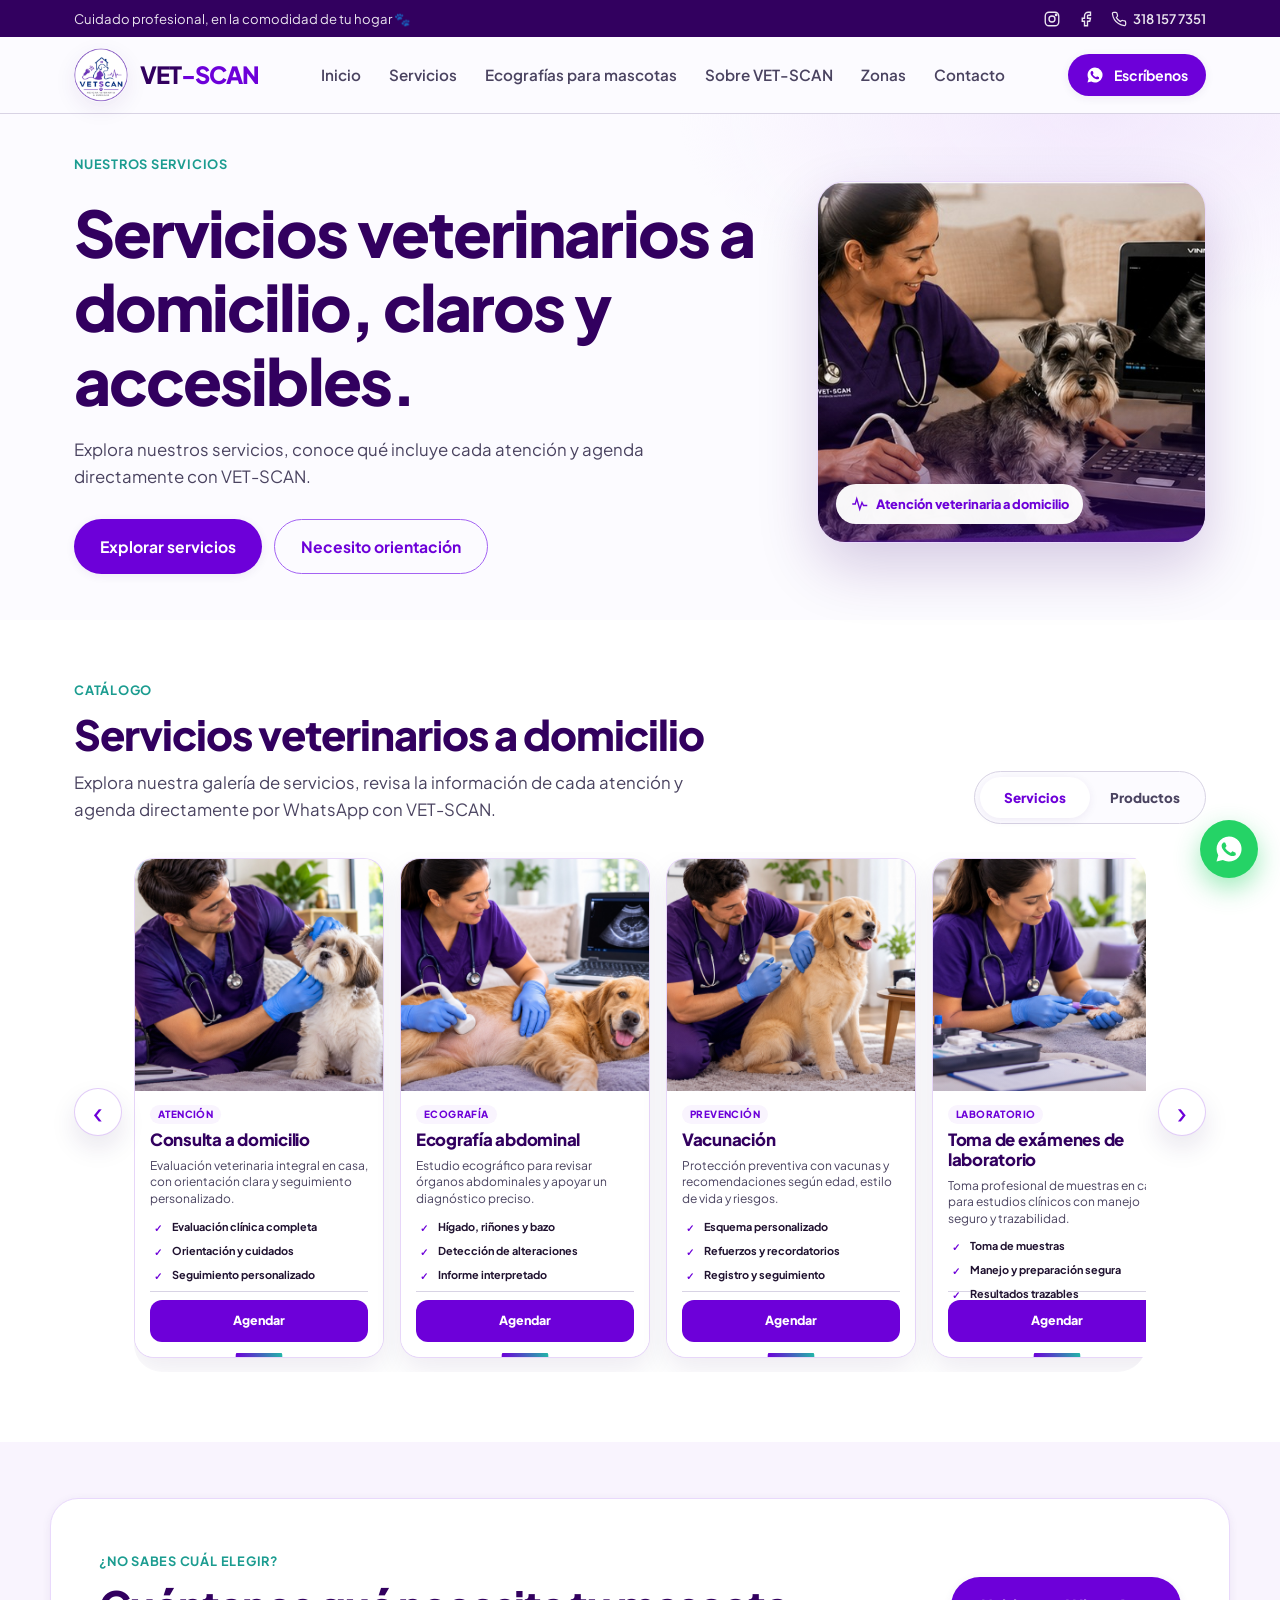
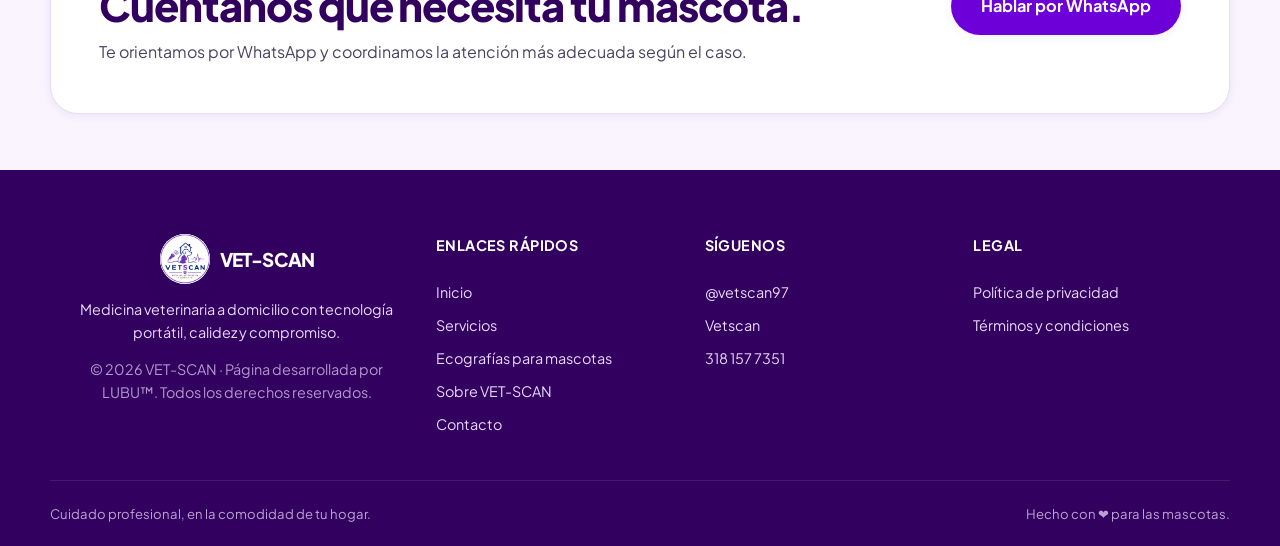
==== commit 53bf3235: "Add files via upload" ====
--- a/servicios.html
+++ b/servicios.html
@@ -10,7 +10,7 @@
 <link rel="preconnect" href="https://fonts.gstatic.com" crossorigin>
 <link href="https://fonts.googleapis.com/css2?family=Plus+Jakarta+Sans:wght@400;500;600;700;800&display=swap" rel="stylesheet">
 <link href="https://fonts.googleapis.com/css2?family=Nunito+Sans:wght@600;700;800&display=swap" rel="stylesheet">
-<link rel="stylesheet" href="css/styles.css?v=29">
+<link rel="stylesheet" href="css/styles.css?v=33">
 </head>
 <body class="services-page">
 
@@ -18,10 +18,10 @@
   <div class="container topbar__inner">
     <p class="topbar__text">Cuidado profesional, en la comodidad de tu hogar 🐾</p>
     <div class="topbar__links">
-      <a href="https://instagram.com/vetscan.vet" target="_blank" rel="noopener" aria-label="Instagram de VET-SCAN">
+      <a href="https://www.instagram.com/vetscan97?bqrl=d3oxYTB5Z2wzaXRp" target="_blank" rel="noopener noreferrer" aria-label="Instagram de VET-SCAN">
         <svg width="18" height="18" viewBox="0 0 24 24" fill="none" stroke="currentColor" stroke-width="1.8"><rect x="3" y="3" width="18" height="18" rx="5"/><circle cx="12" cy="12" r="4"/><circle cx="17.5" cy="6.5" r="1"/></svg>
       </a>
-      <a href="https://facebook.com/vetscan" target="_blank" rel="noopener" aria-label="Facebook de VET-SCAN">
+      <a href="https://www.facebook.com/share/1K6rbERQoR/?mibextid=wwXIfr" target="_blank" rel="noopener noreferrer" aria-label="Facebook de VET-SCAN">
         <svg width="18" height="18" viewBox="0 0 24 24" fill="none" stroke="currentColor" stroke-width="1.8"><path d="M18 3h-3a5 5 0 0 0-5 5v3H7v4h3v6h4v-6h3l1-4h-4V8a1 1 0 0 1 1-1h3z"/></svg>
       </a>
       <a href="tel:+573181577351" class="topbar__phone">
@@ -100,7 +100,7 @@
           <button class="services-gallery__nav services-gallery__nav--prev" type="button" aria-label="Ver servicio anterior" data-gallery-prev>
             <span aria-hidden="true">‹</span>
           </button>
-          <div class="services-gallery__viewport" data-gallery-viewport tabindex="0" aria-label="Galería horizontal de servicios">
+          <div class="services-gallery__viewport" data-gallery-viewport tabindex="0" aria-label="Cuadrícula de seis servicios veterinarios">
             <div class="services-gallery__track" data-gallery-track>
 
           <article class="catalog-card catalog-card--featured" data-service-id="consulta-domicilio" data-gallery-card data-reveal>
@@ -150,6 +150,16 @@
               <p>Atenciones esenciales realizadas en casa para cuidar el bienestar de tu mascota y evitar traslados innecesarios.</p>
               <ul class="catalog-card__features"><li>Inyectología</li><li>Desparasitación</li><li>Curaciones y manejo de heridas</li></ul>
               <div class="catalog-card__bottom"><a class="btn btn--primary btn--sm catalog-card__action" href="https://wa.me/573181577351?text=Hola%20VET-SCAN%2C%20quiero%20agendar%20procedimientos%20b%C3%A1sicos" target="_blank" rel="noopener">Agendar</a></div>
+            </div>
+          </article>
+
+          <article class="catalog-card" data-service-id="certificado-viaje" data-gallery-card data-reveal>
+            <div class="catalog-card__visual catalog-card__visual--photo"><img class="catalog-card__image" src="assets/services/certificado-viaje.jpg" alt="Certificado veterinario para viaje de mascotas" loading="lazy"></div>
+            <div class="catalog-card__body">
+              <span class="catalog-card__tag">Viajes</span><h3>Certificado para viaje</h3>
+              <p>Orientación y certificación veterinaria para preparar la documentación sanitaria de tu mascota antes de viajar.</p>
+              <ul class="catalog-card__features"><li>Revisión de vacunas y antecedentes</li><li>Orientación para requisitos de viaje</li><li>Documentación sanitaria</li></ul>
+              <div class="catalog-card__bottom"><a class="btn btn--primary btn--sm catalog-card__action" href="https://wa.me/573181577351?text=Hola%20VET-SCAN%2C%20quiero%20cotizar%20un%20certificado%20para%20viajar%20con%20mi%20mascota" target="_blank" rel="noopener">Agendar</a></div>
             </div>
           </article>
 
@@ -243,8 +253,8 @@
 
     <div class="footer__col">
       <h5>Síguenos</h5>
-      <a href="https://instagram.com/vetscan.vet" target="_blank" rel="noopener">@vetscan.vet</a>
-      <a href="https://facebook.com/vetscan" target="_blank" rel="noopener">Vetscan</a>
+      <a href="https://www.instagram.com/vetscan97?bqrl=d3oxYTB5Z2wzaXRp" target="_blank" rel="noopener noreferrer">@vetscan97</a>
+      <a href="https://www.facebook.com/share/1K6rbERQoR/?mibextid=wwXIfr" target="_blank" rel="noopener noreferrer">Vetscan</a>
       <a href="https://wa.me/573181577351" target="_blank" rel="noopener">318 157 7351</a>
     </div>
 
@@ -268,6 +278,6 @@
   <svg width="20" height="20" viewBox="0 0 24 24" fill="none" stroke="currentColor" stroke-width="2"><path d="M12 19V5M5 12l7-7 7 7"/></svg>
 </button>
 
-<script src="js/main.js?v=29"></script>
+<script src="js/main.js?v=33"></script>
 </body>
 </html>
